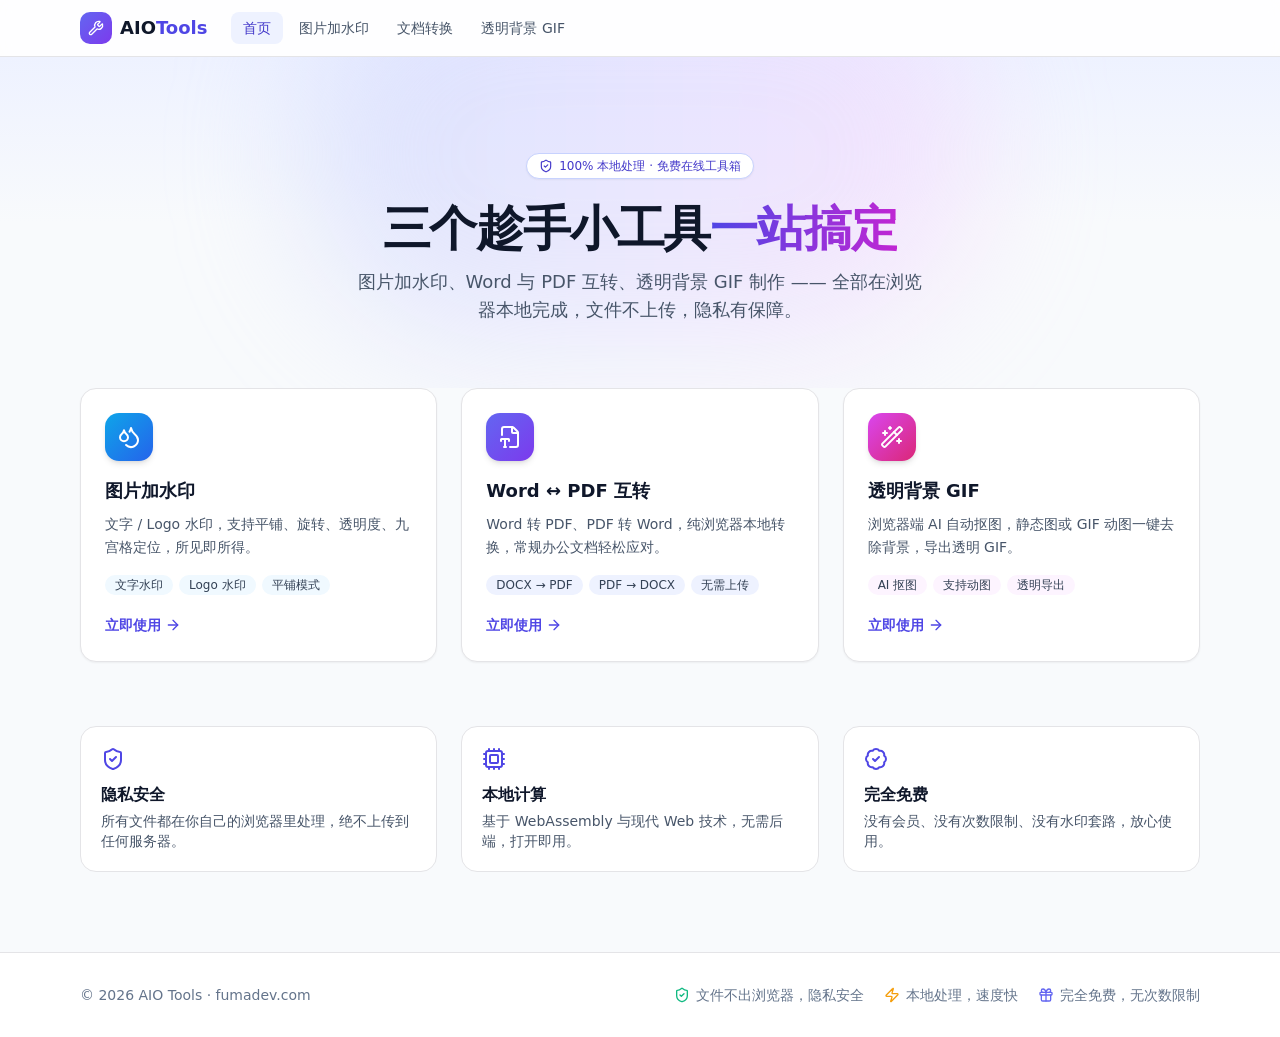
==== aio-tools/index.html @ 2b5b6613 "Add files via upload" ====
<!doctype html>
<html lang="zh-CN">
  <head>
    <meta charset="UTF-8" />
    <link rel="icon" href="data:image/svg+xml,<svg xmlns=%22http://www.w3.org/2000/svg%22 viewBox=%220 0 100 100%22><text y=%22.9em%22 font-size=%2290%22>🧰</text></svg>" />
    <meta name="viewport" content="width=device-width, initial-scale=1.0" />
    <meta name="description" content="AIO Tools 免费在线工具箱：图片加水印、Word 与 PDF 互转、透明背景 GIF 制作。全部浏览器本地处理，隐私安全。" />
    <title>AIO Tools · 免费在线工具箱</title>
    <script type="module" crossorigin src="./assets/index-DAiuye04.js"></script>
    <link rel="stylesheet" crossorigin href="./assets/index-CL8YTWqx.css">
  </head>
  <body>
    <div id="root"></div>
  </body>
</html>
---- aio-tools/assets/index-CL8YTWqx.css ----
*,:before,:after{--tw-border-spacing-x: 0;--tw-border-spacing-y: 0;--tw-translate-x: 0;--tw-translate-y: 0;--tw-rotate: 0;--tw-skew-x: 0;--tw-skew-y: 0;--tw-scale-x: 1;--tw-scale-y: 1;--tw-pan-x: ;--tw-pan-y: ;--tw-pinch-zoom: ;--tw-scroll-snap-strictness: proximity;--tw-gradient-from-position: ;--tw-gradient-via-position: ;--tw-gradient-to-position: ;--tw-ordinal: ;--tw-slashed-zero: ;--tw-numeric-figure: ;--tw-numeric-spacing: ;--tw-numeric-fraction: ;--tw-ring-inset: ;--tw-ring-offset-width: 0px;--tw-ring-offset-color: #fff;--tw-ring-color: rgb(59 130 246 / .5);--tw-ring-offset-shadow: 0 0 #0000;--tw-ring-shadow: 0 0 #0000;--tw-shadow: 0 0 #0000;--tw-shadow-colored: 0 0 #0000;--tw-blur: ;--tw-brightness: ;--tw-contrast: ;--tw-grayscale: ;--tw-hue-rotate: ;--tw-invert: ;--tw-saturate: ;--tw-sepia: ;--tw-drop-shadow: ;--tw-backdrop-blur: ;--tw-backdrop-brightness: ;--tw-backdrop-contrast: ;--tw-backdrop-grayscale: ;--tw-backdrop-hue-rotate: ;--tw-backdrop-invert: ;--tw-backdrop-opacity: ;--tw-backdrop-saturate: ;--tw-backdrop-sepia: ;--tw-contain-size: ;--tw-contain-layout: ;--tw-contain-paint: ;--tw-contain-style: }::backdrop{--tw-border-spacing-x: 0;--tw-border-spacing-y: 0;--tw-translate-x: 0;--tw-translate-y: 0;--tw-rotate: 0;--tw-skew-x: 0;--tw-skew-y: 0;--tw-scale-x: 1;--tw-scale-y: 1;--tw-pan-x: ;--tw-pan-y: ;--tw-pinch-zoom: ;--tw-scroll-snap-strictness: proximity;--tw-gradient-from-position: ;--tw-gradient-via-position: ;--tw-gradient-to-position: ;--tw-ordinal: ;--tw-slashed-zero: ;--tw-numeric-figure: ;--tw-numeric-spacing: ;--tw-numeric-fraction: ;--tw-ring-inset: ;--tw-ring-offset-width: 0px;--tw-ring-offset-color: #fff;--tw-ring-color: rgb(59 130 246 / .5);--tw-ring-offset-shadow: 0 0 #0000;--tw-ring-shadow: 0 0 #0000;--tw-shadow: 0 0 #0000;--tw-shadow-colored: 0 0 #0000;--tw-blur: ;--tw-brightness: ;--tw-contrast: ;--tw-grayscale: ;--tw-hue-rotate: ;--tw-invert: ;--tw-saturate: ;--tw-sepia: ;--tw-drop-shadow: ;--tw-backdrop-blur: ;--tw-backdrop-brightness: ;--tw-backdrop-contrast: ;--tw-backdrop-grayscale: ;--tw-backdrop-hue-rotate: ;--tw-backdrop-invert: ;--tw-backdrop-opacity: ;--tw-backdrop-saturate: ;--tw-backdrop-sepia: ;--tw-contain-size: ;--tw-contain-layout: ;--tw-contain-paint: ;--tw-contain-style: }*,:before,:after{box-sizing:border-box;border-width:0;border-style:solid;border-color:#e5e7eb}:before,:after{--tw-content: ""}html,:host{line-height:1.5;-webkit-text-size-adjust:100%;-moz-tab-size:4;-o-tab-size:4;tab-size:4;font-family:ui-sans-serif,system-ui,sans-serif,"Apple Color Emoji","Segoe UI Emoji",Segoe UI Symbol,"Noto Color Emoji";font-feature-settings:normal;font-variation-settings:normal;-webkit-tap-highlight-color:transparent}body{margin:0;line-height:inherit}hr{height:0;color:inherit;border-top-width:1px}abbr:where([title]){-webkit-text-decoration:underline dotted;text-decoration:underline dotted}h1,h2,h3,h4,h5,h6{font-size:inherit;font-weight:inherit}a{color:inherit;text-decoration:inherit}b,strong{font-weight:bolder}code,kbd,samp,pre{font-family:ui-monospace,SFMono-Regular,Menlo,Monaco,Consolas,Liberation Mono,Courier New,monospace;font-feature-settings:normal;font-variation-settings:normal;font-size:1em}small{font-size:80%}sub,sup{font-size:75%;line-height:0;position:relative;vertical-align:baseline}sub{bottom:-.25em}sup{top:-.5em}table{text-indent:0;border-color:inherit;border-collapse:collapse}button,input,optgroup,select,textarea{font-family:inherit;font-feature-settings:inherit;font-variation-settings:inherit;font-size:100%;font-weight:inherit;line-height:inherit;letter-spacing:inherit;color:inherit;margin:0;padding:0}button,select{text-transform:none}button,input:where([type=button]),input:where([type=reset]),input:where([type=submit]){-webkit-appearance:button;background-color:transparent;background-image:none}:-moz-focusring{outline:auto}:-moz-ui-invalid{box-shadow:none}progress{vertical-align:baseline}::-webkit-inner-spin-button,::-webkit-outer-spin-button{height:auto}[type=search]{-webkit-appearance:textfield;outline-offset:-2px}::-webkit-search-decoration{-webkit-appearance:none}::-webkit-file-upload-button{-webkit-appearance:button;font:inherit}summary{display:list-item}blockquote,dl,dd,h1,h2,h3,h4,h5,h6,hr,figure,p,pre{margin:0}fieldset{margin:0;padding:0}legend{padding:0}ol,ul,menu{list-style:none;margin:0;padding:0}dialog{padding:0}textarea{resize:vertical}input::-moz-placeholder,textarea::-moz-placeholder{opacity:1;color:#9ca3af}input::placeholder,textarea::placeholder{opacity:1;color:#9ca3af}button,[role=button]{cursor:pointer}:disabled{cursor:default}img,svg,video,canvas,audio,iframe,embed,object{display:block;vertical-align:middle}img,video{max-width:100%;height:auto}[hidden]:where(:not([hidden=until-found])){display:none}:root{--background: 0 0% 100%;--foreground: 240 10% 3.9%;--card: 0 0% 100%;--card-foreground: 240 10% 3.9%;--popover: 0 0% 100%;--popover-foreground: 240 10% 3.9%;--primary: 240 5.9% 10%;--primary-foreground: 0 0% 98%;--secondary: 240 4.8% 95.9%;--secondary-foreground: 240 5.9% 10%;--muted: 240 4.8% 95.9%;--muted-foreground: 240 3.8% 46.1%;--accent: 240 4.8% 95.9%;--accent-foreground: 240 5.9% 10%;--destructive: 0 84.2% 60.2%;--destructive-foreground: 0 0% 98%;--border: 240 5.9% 90%;--input: 240 5.9% 90%;--ring: 240 5.9% 10%;--radius: .625rem;--sidebar-background: 0 0% 98%;--sidebar-foreground: 240 5.3% 26.1%;--sidebar-primary: 240 5.9% 10%;--sidebar-primary-foreground: 0 0% 98%;--sidebar-accent: 240 4.8% 95.9%;--sidebar-accent-foreground: 240 5.9% 10%;--sidebar-border: 220 13% 91%;--sidebar-ring: 217.2 91.2% 59.8%}.dark{--background: 240 10% 3.9%;--foreground: 0 0% 98%;--card: 240 10% 3.9%;--card-foreground: 0 0% 98%;--popover: 240 10% 3.9%;--popover-foreground: 0 0% 98%;--primary: 0 0% 98%;--primary-foreground: 240 5.9% 10%;--secondary: 240 3.7% 15.9%;--secondary-foreground: 0 0% 98%;--muted: 240 3.7% 15.9%;--muted-foreground: 240 5% 64.9%;--accent: 240 3.7% 15.9%;--accent-foreground: 0 0% 98%;--destructive: 0 62.8% 30.6%;--destructive-foreground: 0 0% 98%;--border: 240 3.7% 15.9%;--input: 240 3.7% 15.9%;--ring: 240 4.9% 83.9%;--sidebar-background: 240 5.9% 10%;--sidebar-foreground: 240 4.8% 95.9%;--sidebar-primary: 224.3 76.3% 48%;--sidebar-primary-foreground: 0 0% 100%;--sidebar-accent: 240 3.7% 15.9%;--sidebar-accent-foreground: 240 4.8% 95.9%;--sidebar-border: 240 3.7% 15.9%;--sidebar-ring: 217.2 91.2% 59.8%}*{border-color:hsl(var(--border))}body{background-color:hsl(var(--background));color:hsl(var(--foreground))}.\!container{width:100%!important}.container{width:100%}@media(min-width:640px){.\!container{max-width:640px!important}.container{max-width:640px}}@media(min-width:768px){.\!container{max-width:768px!important}.container{max-width:768px}}@media(min-width:1024px){.\!container{max-width:1024px!important}.container{max-width:1024px}}@media(min-width:1280px){.\!container{max-width:1280px!important}.container{max-width:1280px}}@media(min-width:1536px){.\!container{max-width:1536px!important}.container{max-width:1536px}}.sr-only{position:absolute;width:1px;height:1px;padding:0;margin:-1px;overflow:hidden;clip:rect(0,0,0,0);white-space:nowrap;border-width:0}.pointer-events-none{pointer-events:none}.visible{visibility:visible}.invisible{visibility:hidden}.static{position:static}.fixed{position:fixed}.absolute{position:absolute}.relative{position:relative}.sticky{position:sticky}.inset-0{inset:0}.inset-x-0{left:0;right:0}.inset-y-0{top:0;bottom:0}.-bottom-12{bottom:-3rem}.-left-12{left:-3rem}.-right-12{right:-3rem}.-top-12{top:-3rem}.-top-24{top:-6rem}.bottom-0{bottom:0}.left-0{left:0}.left-1\/2{left:50%}.left-2{left:.5rem}.left-\[-99999px\]{left:-99999px}.left-\[50\%\]{left:50%}.right-0{right:0}.right-1{right:.25rem}.right-2{right:.5rem}.right-3{right:.75rem}.right-4{right:1rem}.top-0{top:0}.top-1\.5{top:.375rem}.top-1\/2{top:50%}.top-3\.5{top:.875rem}.top-4{top:1rem}.top-\[1px\]{top:1px}.top-\[50\%\]{top:50%}.top-\[60\%\]{top:60%}.top-full{top:100%}.isolate{isolation:isolate}.z-10{z-index:10}.z-20{z-index:20}.z-40{z-index:40}.z-50{z-index:50}.z-\[1\]{z-index:1}.order-first{order:-9999}.order-last{order:9999}.col-start-2{grid-column-start:2}.row-span-2{grid-row:span 2 / span 2}.row-start-1{grid-row-start:1}.\!m-0{margin:0!important}.-mx-1{margin-left:-.25rem;margin-right:-.25rem}.-my-2{margin-top:-.5rem;margin-bottom:-.5rem}.mx-2{margin-left:.5rem;margin-right:.5rem}.mx-3\.5{margin-left:.875rem;margin-right:.875rem}.mx-auto{margin-left:auto;margin-right:auto}.my-0{margin-top:0;margin-bottom:0}.my-0\.5{margin-top:.125rem;margin-bottom:.125rem}.my-1{margin-top:.25rem;margin-bottom:.25rem}.-ml-4{margin-left:-1rem}.-mt-4{margin-top:-1rem}.mb-2{margin-bottom:.5rem}.mb-3{margin-bottom:.75rem}.mb-6{margin-bottom:1.5rem}.ml-1{margin-left:.25rem}.ml-4{margin-left:1rem}.ml-auto{margin-left:auto}.mr-1\.5{margin-right:.375rem}.mr-2{margin-right:.5rem}.mt-0\.5{margin-top:.125rem}.mt-1{margin-top:.25rem}.mt-1\.5{margin-top:.375rem}.mt-16{margin-top:4rem}.mt-2{margin-top:.5rem}.mt-3{margin-top:.75rem}.mt-4{margin-top:1rem}.mt-5{margin-top:1.25rem}.mt-6{margin-top:1.5rem}.mt-auto{margin-top:auto}.line-clamp-1{overflow:hidden;display:-webkit-box;-webkit-box-orient:vertical;-webkit-line-clamp:1}.line-clamp-2{overflow:hidden;display:-webkit-box;-webkit-box-orient:vertical;-webkit-line-clamp:2}.block{display:block}.inline{display:inline}.flex{display:flex}.inline-flex{display:inline-flex}.table{display:table}.table-caption{display:table-caption}.table-cell{display:table-cell}.table-row{display:table-row}.grid{display:grid}.hidden{display:none}.aspect-square{aspect-ratio:1 / 1}.aspect-video{aspect-ratio:16 / 9}.size-10{width:2.5rem;height:2.5rem}.size-2{width:.5rem;height:.5rem}.size-2\.5{width:.625rem;height:.625rem}.size-3{width:.75rem;height:.75rem}.size-3\.5{width:.875rem;height:.875rem}.size-4{width:1rem;height:1rem}.size-6{width:1.5rem;height:1.5rem}.size-7{width:1.75rem;height:1.75rem}.size-8{width:2rem;height:2rem}.size-9{width:2.25rem;height:2.25rem}.size-auto{width:auto;height:auto}.size-full{width:100%;height:100%}.h-1\.5{height:.375rem}.h-10{height:2.5rem}.h-12{height:3rem}.h-14{height:3.5rem}.h-2{height:.5rem}.h-2\.5{height:.625rem}.h-3\.5{height:.875rem}.h-4{height:1rem}.h-5{height:1.25rem}.h-6{height:1.5rem}.h-7{height:1.75rem}.h-72{height:18rem}.h-8{height:2rem}.h-9{height:2.25rem}.h-96{height:24rem}.h-\[1\.15rem\]{height:1.15rem}.h-\[calc\(100\%-1px\)\]{height:calc(100% - 1px)}.h-\[var\(--radix-navigation-menu-viewport-height\)\]{height:var(--radix-navigation-menu-viewport-height)}.h-\[var\(--radix-select-trigger-height\)\]{height:var(--radix-select-trigger-height)}.h-auto{height:auto}.h-fit{height:-moz-fit-content;height:fit-content}.h-full{height:100%}.h-px{height:1px}.h-svh{height:100svh}.max-h-80{max-height:20rem}.max-h-\[300px\]{max-height:300px}.max-h-\[60vh\]{max-height:60vh}.min-h-0{min-height:0px}.min-h-16{min-height:4rem}.min-h-4{min-height:1rem}.min-h-64{min-height:16rem}.min-h-screen{min-height:100vh}.min-h-svh{min-height:100svh}.w-0{width:0px}.w-1{width:.25rem}.w-10{width:2.5rem}.w-12{width:3rem}.w-14{width:3.5rem}.w-2{width:.5rem}.w-2\.5{width:.625rem}.w-3{width:.75rem}.w-3\.5{width:.875rem}.w-3\/4{width:75%}.w-4{width:1rem}.w-5{width:1.25rem}.w-6{width:1.5rem}.w-64{width:16rem}.w-72{width:18rem}.w-8{width:2rem}.w-9{width:2.25rem}.w-\[100px\]{width:100px}.w-\[42rem\]{width:42rem}.w-auto{width:auto}.w-fit{width:-moz-fit-content;width:fit-content}.w-full{width:100%}.w-max{width:-moz-max-content;width:max-content}.w-px{width:1px}.min-w-0{min-width:0px}.min-w-10{min-width:2.5rem}.min-w-5{min-width:1.25rem}.min-w-8{min-width:2rem}.min-w-9{min-width:2.25rem}.min-w-\[12rem\]{min-width:12rem}.min-w-\[8rem\]{min-width:8rem}.min-w-\[var\(--radix-select-trigger-width\)\]{min-width:var(--radix-select-trigger-width)}.max-w-2xl{max-width:42rem}.max-w-4xl{max-width:56rem}.max-w-6xl{max-width:72rem}.max-w-\[calc\(100\%-2rem\)\]{max-width:calc(100% - 2rem)}.max-w-full{max-width:100%}.max-w-max{max-width:-moz-max-content;max-width:max-content}.max-w-sm{max-width:24rem}.max-w-xl{max-width:36rem}.flex-1{flex:1 1 0%}.shrink-0{flex-shrink:0}.grow{flex-grow:1}.grow-0{flex-grow:0}.basis-full{flex-basis:100%}.caption-bottom{caption-side:bottom}.border-collapse{border-collapse:collapse}.-translate-x-1\/2{--tw-translate-x: -50%;transform:translate(var(--tw-translate-x),var(--tw-translate-y)) rotate(var(--tw-rotate)) skew(var(--tw-skew-x)) skewY(var(--tw-skew-y)) scaleX(var(--tw-scale-x)) scaleY(var(--tw-scale-y))}.-translate-x-px{--tw-translate-x: -1px;transform:translate(var(--tw-translate-x),var(--tw-translate-y)) rotate(var(--tw-rotate)) skew(var(--tw-skew-x)) skewY(var(--tw-skew-y)) scaleX(var(--tw-scale-x)) scaleY(var(--tw-scale-y))}.-translate-y-1\/2{--tw-translate-y: -50%;transform:translate(var(--tw-translate-x),var(--tw-translate-y)) rotate(var(--tw-rotate)) skew(var(--tw-skew-x)) skewY(var(--tw-skew-y)) scaleX(var(--tw-scale-x)) scaleY(var(--tw-scale-y))}.translate-x-\[-50\%\]{--tw-translate-x: -50%;transform:translate(var(--tw-translate-x),var(--tw-translate-y)) rotate(var(--tw-rotate)) skew(var(--tw-skew-x)) skewY(var(--tw-skew-y)) scaleX(var(--tw-scale-x)) scaleY(var(--tw-scale-y))}.translate-x-px{--tw-translate-x: 1px;transform:translate(var(--tw-translate-x),var(--tw-translate-y)) rotate(var(--tw-rotate)) skew(var(--tw-skew-x)) skewY(var(--tw-skew-y)) scaleX(var(--tw-scale-x)) scaleY(var(--tw-scale-y))}.translate-y-0\.5{--tw-translate-y: .125rem;transform:translate(var(--tw-translate-x),var(--tw-translate-y)) rotate(var(--tw-rotate)) skew(var(--tw-skew-x)) skewY(var(--tw-skew-y)) scaleX(var(--tw-scale-x)) scaleY(var(--tw-scale-y))}.translate-y-\[-50\%\]{--tw-translate-y: -50%;transform:translate(var(--tw-translate-x),var(--tw-translate-y)) rotate(var(--tw-rotate)) skew(var(--tw-skew-x)) skewY(var(--tw-skew-y)) scaleX(var(--tw-scale-x)) scaleY(var(--tw-scale-y))}.translate-y-\[calc\(-50\%_-_2px\)\]{--tw-translate-y: calc(-50% - 2px) ;transform:translate(var(--tw-translate-x),var(--tw-translate-y)) rotate(var(--tw-rotate)) skew(var(--tw-skew-x)) skewY(var(--tw-skew-y)) scaleX(var(--tw-scale-x)) scaleY(var(--tw-scale-y))}.rotate-45{--tw-rotate: 45deg;transform:translate(var(--tw-translate-x),var(--tw-translate-y)) rotate(var(--tw-rotate)) skew(var(--tw-skew-x)) skewY(var(--tw-skew-y)) scaleX(var(--tw-scale-x)) scaleY(var(--tw-scale-y))}.rotate-90{--tw-rotate: 90deg;transform:translate(var(--tw-translate-x),var(--tw-translate-y)) rotate(var(--tw-rotate)) skew(var(--tw-skew-x)) skewY(var(--tw-skew-y)) scaleX(var(--tw-scale-x)) scaleY(var(--tw-scale-y))}.transform{transform:translate(var(--tw-translate-x),var(--tw-translate-y)) rotate(var(--tw-rotate)) skew(var(--tw-skew-x)) skewY(var(--tw-skew-y)) scaleX(var(--tw-scale-x)) scaleY(var(--tw-scale-y))}@keyframes caret-blink{0%,70%,to{opacity:1}20%,50%{opacity:0}}.animate-caret-blink{animation:caret-blink 1.25s ease-out infinite}@keyframes pulse{50%{opacity:.5}}.animate-pulse{animation:pulse 2s cubic-bezier(.4,0,.6,1) infinite}@keyframes spin{to{transform:rotate(360deg)}}.animate-spin{animation:spin 1s linear infinite}.cursor-default{cursor:default}.cursor-pointer{cursor:pointer}.cursor-text{cursor:text}.touch-none{touch-action:none}.select-none{-webkit-user-select:none;-moz-user-select:none;user-select:none}.resize-none{resize:none}.scroll-my-1{scroll-margin-top:.25rem;scroll-margin-bottom:.25rem}.scroll-py-1{scroll-padding-top:.25rem;scroll-padding-bottom:.25rem}.list-disc{list-style-type:disc}.list-none{list-style-type:none}.auto-rows-min{grid-auto-rows:min-content}.grid-cols-2{grid-template-columns:repeat(2,minmax(0,1fr))}.grid-cols-\[0_1fr\]{grid-template-columns:0 1fr}.grid-rows-\[auto_auto\]{grid-template-rows:auto auto}.flex-row{flex-direction:row}.flex-col{flex-direction:column}.flex-col-reverse{flex-direction:column-reverse}.flex-wrap{flex-wrap:wrap}.place-content-center{place-content:center}.items-start{align-items:flex-start}.items-end{align-items:flex-end}.items-center{align-items:center}.items-stretch{align-items:stretch}.justify-start{justify-content:flex-start}.justify-center{justify-content:center}.justify-between{justify-content:space-between}.justify-items-start{justify-items:start}.gap-0\.5{gap:.125rem}.gap-1{gap:.25rem}.gap-1\.5{gap:.375rem}.gap-2{gap:.5rem}.gap-2\.5{gap:.625rem}.gap-3{gap:.75rem}.gap-4{gap:1rem}.gap-6{gap:1.5rem}.gap-7{gap:1.75rem}.gap-\[--spacing\(var\(--gap\)\)\]{gap:var(--spacing(var(--gap)))}.gap-x-5{-moz-column-gap:1.25rem;column-gap:1.25rem}.gap-y-0\.5{row-gap:.125rem}.gap-y-1{row-gap:.25rem}.space-y-0>:not([hidden])~:not([hidden]){--tw-space-y-reverse: 0;margin-top:calc(0px * calc(1 - var(--tw-space-y-reverse)));margin-bottom:calc(0px * var(--tw-space-y-reverse))}.space-y-1\.5>:not([hidden])~:not([hidden]){--tw-space-y-reverse: 0;margin-top:calc(.375rem * calc(1 - var(--tw-space-y-reverse)));margin-bottom:calc(.375rem * var(--tw-space-y-reverse))}.space-y-2>:not([hidden])~:not([hidden]){--tw-space-y-reverse: 0;margin-top:calc(.5rem * calc(1 - var(--tw-space-y-reverse)));margin-bottom:calc(.5rem * var(--tw-space-y-reverse))}.space-y-4>:not([hidden])~:not([hidden]){--tw-space-y-reverse: 0;margin-top:calc(1rem * calc(1 - var(--tw-space-y-reverse)));margin-bottom:calc(1rem * var(--tw-space-y-reverse))}.space-y-5>:not([hidden])~:not([hidden]){--tw-space-y-reverse: 0;margin-top:calc(1.25rem * calc(1 - var(--tw-space-y-reverse)));margin-bottom:calc(1.25rem * var(--tw-space-y-reverse))}.self-start{align-self:flex-start}.self-stretch{align-self:stretch}.justify-self-end{justify-self:end}.overflow-auto{overflow:auto}.overflow-hidden{overflow:hidden}.overflow-x-auto{overflow-x:auto}.overflow-y-auto{overflow-y:auto}.overflow-x-hidden{overflow-x:hidden}.truncate{overflow:hidden;text-overflow:ellipsis;white-space:nowrap}.whitespace-nowrap{white-space:nowrap}.text-balance{text-wrap:balance}.break-words{overflow-wrap:break-word}.rounded{border-radius:.25rem}.rounded-2xl{border-radius:1rem}.rounded-\[2px\]{border-radius:2px}.rounded-\[4px\]{border-radius:4px}.rounded-\[calc\(var\(--radius\)-5px\)\]{border-radius:calc(var(--radius) - 5px)}.rounded-\[inherit\]{border-radius:inherit}.rounded-full{border-radius:9999px}.rounded-lg{border-radius:var(--radius)}.rounded-md{border-radius:calc(var(--radius) - 2px)}.rounded-none{border-radius:0}.rounded-sm{border-radius:calc(var(--radius) - 4px)}.rounded-xl{border-radius:calc(var(--radius) + 4px)}.rounded-xs{border-radius:calc(var(--radius) - 6px)}.rounded-l-md{border-top-left-radius:calc(var(--radius) - 2px);border-bottom-left-radius:calc(var(--radius) - 2px)}.rounded-r-md{border-top-right-radius:calc(var(--radius) - 2px);border-bottom-right-radius:calc(var(--radius) - 2px)}.rounded-tl-sm{border-top-left-radius:calc(var(--radius) - 4px)}.border{border-width:1px}.border-0{border-width:0px}.border-2{border-width:2px}.border-\[1\.5px\]{border-width:1.5px}.border-y{border-top-width:1px;border-bottom-width:1px}.border-b{border-bottom-width:1px}.border-l{border-left-width:1px}.border-r{border-right-width:1px}.border-t{border-top-width:1px}.border-dashed{border-style:dashed}.border-border{border-color:hsl(var(--border))}.border-border\/50{border-color:hsl(var(--border) / .5)}.border-indigo-200{--tw-border-opacity: 1;border-color:rgb(199 210 254 / var(--tw-border-opacity, 1))}.border-indigo-500{--tw-border-opacity: 1;border-color:rgb(99 102 241 / var(--tw-border-opacity, 1))}.border-input{border-color:hsl(var(--input))}.border-primary{border-color:hsl(var(--primary))}.border-red-200{--tw-border-opacity: 1;border-color:rgb(254 202 202 / var(--tw-border-opacity, 1))}.border-sidebar-border{border-color:hsl(var(--sidebar-border))}.border-slate-300{--tw-border-opacity: 1;border-color:rgb(203 213 225 / var(--tw-border-opacity, 1))}.border-transparent{border-color:transparent}.border-l-transparent{border-left-color:transparent}.border-t-transparent{border-top-color:transparent}.bg-accent{background-color:hsl(var(--accent))}.bg-background{background-color:hsl(var(--background))}.bg-black\/50{background-color:#00000080}.bg-border{background-color:hsl(var(--border))}.bg-card{background-color:hsl(var(--card))}.bg-destructive{--tw-bg-opacity: 1;background-color:hsl(var(--destructive) / var(--tw-bg-opacity, 1))}.bg-foreground{background-color:hsl(var(--foreground))}.bg-fuchsia-50{--tw-bg-opacity: 1;background-color:rgb(253 244 255 / var(--tw-bg-opacity, 1))}.bg-indigo-50{--tw-bg-opacity: 1;background-color:rgb(238 242 255 / var(--tw-bg-opacity, 1))}.bg-input{background-color:hsl(var(--input))}.bg-muted{background-color:hsl(var(--muted))}.bg-muted\/50{background-color:hsl(var(--muted) / .5)}.bg-popover{background-color:hsl(var(--popover))}.bg-primary{background-color:hsl(var(--primary))}.bg-primary\/20{background-color:hsl(var(--primary) / .2)}.bg-red-50{--tw-bg-opacity: 1;background-color:rgb(254 242 242 / var(--tw-bg-opacity, 1))}.bg-secondary{background-color:hsl(var(--secondary))}.bg-sidebar{background-color:hsl(var(--sidebar-background))}.bg-sidebar-border{background-color:hsl(var(--sidebar-border))}.bg-sky-50{--tw-bg-opacity: 1;background-color:rgb(240 249 255 / var(--tw-bg-opacity, 1))}.bg-slate-100{--tw-bg-opacity: 1;background-color:rgb(241 245 249 / var(--tw-bg-opacity, 1))}.bg-slate-50{--tw-bg-opacity: 1;background-color:rgb(248 250 252 / var(--tw-bg-opacity, 1))}.bg-transparent{background-color:transparent}.bg-white{--tw-bg-opacity: 1;background-color:rgb(255 255 255 / var(--tw-bg-opacity, 1))}.bg-white\/80{background-color:#fffc}.bg-gradient-to-b{background-image:linear-gradient(to bottom,var(--tw-gradient-stops))}.bg-gradient-to-br{background-image:linear-gradient(to bottom right,var(--tw-gradient-stops))}.bg-gradient-to-r{background-image:linear-gradient(to right,var(--tw-gradient-stops))}.from-fuchsia-500{--tw-gradient-from: #d946ef var(--tw-gradient-from-position);--tw-gradient-to: rgb(217 70 239 / 0) var(--tw-gradient-to-position);--tw-gradient-stops: var(--tw-gradient-from), var(--tw-gradient-to)}.from-indigo-200\/50{--tw-gradient-from: rgb(199 210 254 / .5) var(--tw-gradient-from-position);--tw-gradient-to: rgb(199 210 254 / 0) var(--tw-gradient-to-position);--tw-gradient-stops: var(--tw-gradient-from), var(--tw-gradient-to)}.from-indigo-50{--tw-gradient-from: #eef2ff var(--tw-gradient-from-position);--tw-gradient-to: rgb(238 242 255 / 0) var(--tw-gradient-to-position);--tw-gradient-stops: var(--tw-gradient-from), var(--tw-gradient-to)}.from-indigo-500{--tw-gradient-from: #6366f1 var(--tw-gradient-from-position);--tw-gradient-to: rgb(99 102 241 / 0) var(--tw-gradient-to-position);--tw-gradient-stops: var(--tw-gradient-from), var(--tw-gradient-to)}.from-indigo-600{--tw-gradient-from: #4f46e5 var(--tw-gradient-from-position);--tw-gradient-to: rgb(79 70 229 / 0) var(--tw-gradient-to-position);--tw-gradient-stops: var(--tw-gradient-from), var(--tw-gradient-to)}.from-sky-500{--tw-gradient-from: #0ea5e9 var(--tw-gradient-from-position);--tw-gradient-to: rgb(14 165 233 / 0) var(--tw-gradient-to-position);--tw-gradient-stops: var(--tw-gradient-from), var(--tw-gradient-to)}.via-slate-50{--tw-gradient-to: rgb(248 250 252 / 0) var(--tw-gradient-to-position);--tw-gradient-stops: var(--tw-gradient-from), #f8fafc var(--tw-gradient-via-position), var(--tw-gradient-to)}.via-violet-200\/50{--tw-gradient-to: rgb(221 214 254 / 0) var(--tw-gradient-to-position);--tw-gradient-stops: var(--tw-gradient-from), rgb(221 214 254 / .5) var(--tw-gradient-via-position), var(--tw-gradient-to)}.to-blue-600{--tw-gradient-to: #2563eb var(--tw-gradient-to-position)}.to-fuchsia-200\/50{--tw-gradient-to: rgb(245 208 254 / .5) var(--tw-gradient-to-position)}.to-fuchsia-600{--tw-gradient-to: #c026d3 var(--tw-gradient-to-position)}.to-pink-600{--tw-gradient-to: #db2777 var(--tw-gradient-to-position)}.to-slate-50{--tw-gradient-to: #f8fafc var(--tw-gradient-to-position)}.to-violet-600{--tw-gradient-to: #7c3aed var(--tw-gradient-to-position)}.bg-clip-text{-webkit-background-clip:text;background-clip:text}.fill-current{fill:currentColor}.fill-foreground{fill:hsl(var(--foreground))}.fill-primary{fill:hsl(var(--primary))}.object-contain{-o-object-fit:contain;object-fit:contain}.p-0{padding:0}.p-1{padding:.25rem}.p-2{padding:.5rem}.p-3{padding:.75rem}.p-4{padding:1rem}.p-5{padding:1.25rem}.p-6{padding:1.5rem}.p-\[3px\]{padding:3px}.p-px{padding:1px}.px-1{padding-left:.25rem;padding-right:.25rem}.px-1\.5{padding-left:.375rem;padding-right:.375rem}.px-2{padding-left:.5rem;padding-right:.5rem}.px-2\.5{padding-left:.625rem;padding-right:.625rem}.px-3{padding-left:.75rem;padding-right:.75rem}.px-4{padding-left:1rem;padding-right:1rem}.px-6{padding-left:1.5rem;padding-right:1.5rem}.py-0\.5{padding-top:.125rem;padding-bottom:.125rem}.py-1{padding-top:.25rem;padding-bottom:.25rem}.py-1\.5{padding-top:.375rem;padding-bottom:.375rem}.py-10{padding-top:2.5rem;padding-bottom:2.5rem}.py-2{padding-top:.5rem;padding-bottom:.5rem}.py-20{padding-top:5rem;padding-bottom:5rem}.py-3{padding-top:.75rem;padding-bottom:.75rem}.py-4{padding-top:1rem;padding-bottom:1rem}.py-6{padding-top:1.5rem;padding-bottom:1.5rem}.py-8{padding-top:2rem;padding-bottom:2rem}.pb-16{padding-bottom:4rem}.pb-20{padding-bottom:5rem}.pb-3{padding-bottom:.75rem}.pb-4{padding-bottom:1rem}.pl-2{padding-left:.5rem}.pl-3{padding-left:.75rem}.pl-4{padding-left:1rem}.pl-8{padding-left:2rem}.pr-1{padding-right:.25rem}.pr-2{padding-right:.5rem}.pr-2\.5{padding-right:.625rem}.pr-3{padding-right:.75rem}.pr-8{padding-right:2rem}.pt-0{padding-top:0}.pt-16{padding-top:4rem}.pt-2{padding-top:.5rem}.pt-3{padding-top:.75rem}.pt-4{padding-top:1rem}.text-left{text-align:left}.text-center{text-align:center}.align-middle{vertical-align:middle}.font-mono{font-family:ui-monospace,SFMono-Regular,Menlo,Monaco,Consolas,Liberation Mono,Courier New,monospace}.font-sans{font-family:ui-sans-serif,system-ui,sans-serif,"Apple Color Emoji","Segoe UI Emoji",Segoe UI Symbol,"Noto Color Emoji"}.text-2xl{font-size:1.5rem;line-height:2rem}.text-4xl{font-size:2.25rem;line-height:2.5rem}.text-\[0\.8rem\]{font-size:.8rem}.text-base{font-size:1rem;line-height:1.5rem}.text-lg{font-size:1.125rem;line-height:1.75rem}.text-sm{font-size:.875rem;line-height:1.25rem}.text-sm\/relaxed{font-size:.875rem;line-height:1.625}.text-xs{font-size:.75rem;line-height:1rem}.font-bold{font-weight:700}.font-extrabold{font-weight:800}.font-medium{font-weight:500}.font-normal{font-weight:400}.font-semibold{font-weight:600}.tabular-nums{--tw-numeric-spacing: tabular-nums;font-variant-numeric:var(--tw-ordinal) var(--tw-slashed-zero) var(--tw-numeric-figure) var(--tw-numeric-spacing) var(--tw-numeric-fraction)}.leading-none{line-height:1}.leading-normal{line-height:1.5}.leading-relaxed{line-height:1.625}.leading-snug{line-height:1.375}.tracking-tight{letter-spacing:-.025em}.tracking-widest{letter-spacing:.1em}.text-accent-foreground{color:hsl(var(--accent-foreground))}.text-amber-500{--tw-text-opacity: 1;color:rgb(245 158 11 / var(--tw-text-opacity, 1))}.text-amber-600{--tw-text-opacity: 1;color:rgb(217 119 6 / var(--tw-text-opacity, 1))}.text-background{color:hsl(var(--background))}.text-black{--tw-text-opacity: 1;color:rgb(0 0 0 / var(--tw-text-opacity, 1))}.text-card-foreground{color:hsl(var(--card-foreground))}.text-current{color:currentColor}.text-destructive{--tw-text-opacity: 1;color:hsl(var(--destructive) / var(--tw-text-opacity, 1))}.text-emerald-500{--tw-text-opacity: 1;color:rgb(16 185 129 / var(--tw-text-opacity, 1))}.text-emerald-600{--tw-text-opacity: 1;color:rgb(5 150 105 / var(--tw-text-opacity, 1))}.text-foreground{color:hsl(var(--foreground))}.text-indigo-500{--tw-text-opacity: 1;color:rgb(99 102 241 / var(--tw-text-opacity, 1))}.text-indigo-600{--tw-text-opacity: 1;color:rgb(79 70 229 / var(--tw-text-opacity, 1))}.text-indigo-700{--tw-text-opacity: 1;color:rgb(67 56 202 / var(--tw-text-opacity, 1))}.text-muted-foreground{color:hsl(var(--muted-foreground))}.text-popover-foreground{color:hsl(var(--popover-foreground))}.text-primary{color:hsl(var(--primary))}.text-primary-foreground{color:hsl(var(--primary-foreground))}.text-red-700{--tw-text-opacity: 1;color:rgb(185 28 28 / var(--tw-text-opacity, 1))}.text-secondary-foreground{color:hsl(var(--secondary-foreground))}.text-sidebar-foreground{color:hsl(var(--sidebar-foreground))}.text-sidebar-foreground\/70{color:hsl(var(--sidebar-foreground) / .7)}.text-slate-400{--tw-text-opacity: 1;color:rgb(148 163 184 / var(--tw-text-opacity, 1))}.text-slate-500{--tw-text-opacity: 1;color:rgb(100 116 139 / var(--tw-text-opacity, 1))}.text-slate-600{--tw-text-opacity: 1;color:rgb(71 85 105 / var(--tw-text-opacity, 1))}.text-slate-700{--tw-text-opacity: 1;color:rgb(51 65 85 / var(--tw-text-opacity, 1))}.text-slate-900{--tw-text-opacity: 1;color:rgb(15 23 42 / var(--tw-text-opacity, 1))}.text-transparent{color:transparent}.text-violet-600{--tw-text-opacity: 1;color:rgb(124 58 237 / var(--tw-text-opacity, 1))}.text-white{--tw-text-opacity: 1;color:rgb(255 255 255 / var(--tw-text-opacity, 1))}.underline-offset-4{text-underline-offset:4px}.opacity-0{opacity:0}.opacity-50{opacity:.5}.opacity-70{opacity:.7}.shadow{--tw-shadow: 0 1px 3px 0 rgb(0 0 0 / .1), 0 1px 2px -1px rgb(0 0 0 / .1);--tw-shadow-colored: 0 1px 3px 0 var(--tw-shadow-color), 0 1px 2px -1px var(--tw-shadow-color);box-shadow:var(--tw-ring-offset-shadow, 0 0 #0000),var(--tw-ring-shadow, 0 0 #0000),var(--tw-shadow)}.shadow-\[0_0_0_1px_hsl\(var\(--sidebar-border\)\)\]{--tw-shadow: 0 0 0 1px hsl(var(--sidebar-border));--tw-shadow-colored: 0 0 0 1px var(--tw-shadow-color);box-shadow:var(--tw-ring-offset-shadow, 0 0 #0000),var(--tw-ring-shadow, 0 0 #0000),var(--tw-shadow)}.shadow-lg{--tw-shadow: 0 10px 15px -3px rgb(0 0 0 / .1), 0 4px 6px -4px rgb(0 0 0 / .1);--tw-shadow-colored: 0 10px 15px -3px var(--tw-shadow-color), 0 4px 6px -4px var(--tw-shadow-color);box-shadow:var(--tw-ring-offset-shadow, 0 0 #0000),var(--tw-ring-shadow, 0 0 #0000),var(--tw-shadow)}.shadow-md{--tw-shadow: 0 4px 6px -1px rgb(0 0 0 / .1), 0 2px 4px -2px rgb(0 0 0 / .1);--tw-shadow-colored: 0 4px 6px -1px var(--tw-shadow-color), 0 2px 4px -2px var(--tw-shadow-color);box-shadow:var(--tw-ring-offset-shadow, 0 0 #0000),var(--tw-ring-shadow, 0 0 #0000),var(--tw-shadow)}.shadow-none{--tw-shadow: 0 0 #0000;--tw-shadow-colored: 0 0 #0000;box-shadow:var(--tw-ring-offset-shadow, 0 0 #0000),var(--tw-ring-shadow, 0 0 #0000),var(--tw-shadow)}.shadow-sm{--tw-shadow: 0 1px 2px 0 rgb(0 0 0 / .05);--tw-shadow-colored: 0 1px 2px 0 var(--tw-shadow-color);box-shadow:var(--tw-ring-offset-shadow, 0 0 #0000),var(--tw-ring-shadow, 0 0 #0000),var(--tw-shadow)}.shadow-xl{--tw-shadow: 0 20px 25px -5px rgb(0 0 0 / .1), 0 8px 10px -6px rgb(0 0 0 / .1);--tw-shadow-colored: 0 20px 25px -5px var(--tw-shadow-color), 0 8px 10px -6px var(--tw-shadow-color);box-shadow:var(--tw-ring-offset-shadow, 0 0 #0000),var(--tw-ring-shadow, 0 0 #0000),var(--tw-shadow)}.shadow-xs{--tw-shadow: 0 1px 2px 0 rgb(0 0 0 / .05);--tw-shadow-colored: 0 1px 2px 0 var(--tw-shadow-color);box-shadow:var(--tw-ring-offset-shadow, 0 0 #0000),var(--tw-ring-shadow, 0 0 #0000),var(--tw-shadow)}.outline-none{outline:2px solid transparent;outline-offset:2px}.outline{outline-style:solid}.ring-0{--tw-ring-offset-shadow: var(--tw-ring-inset) 0 0 0 var(--tw-ring-offset-width) var(--tw-ring-offset-color);--tw-ring-shadow: var(--tw-ring-inset) 0 0 0 calc(0px + var(--tw-ring-offset-width)) var(--tw-ring-color);box-shadow:var(--tw-ring-offset-shadow),var(--tw-ring-shadow),var(--tw-shadow, 0 0 #0000)}.ring-ring\/50{--tw-ring-color: hsl(var(--ring) / .5)}.ring-sidebar-ring{--tw-ring-color: hsl(var(--sidebar-ring))}.ring-offset-background{--tw-ring-offset-color: hsl(var(--background))}.blur-3xl{--tw-blur: blur(64px);filter:var(--tw-blur) var(--tw-brightness) var(--tw-contrast) var(--tw-grayscale) var(--tw-hue-rotate) var(--tw-invert) var(--tw-saturate) var(--tw-sepia) var(--tw-drop-shadow)}.filter{filter:var(--tw-blur) var(--tw-brightness) var(--tw-contrast) var(--tw-grayscale) var(--tw-hue-rotate) var(--tw-invert) var(--tw-saturate) var(--tw-sepia) var(--tw-drop-shadow)}.backdrop-blur{--tw-backdrop-blur: blur(8px);-webkit-backdrop-filter:var(--tw-backdrop-blur) var(--tw-backdrop-brightness) var(--tw-backdrop-contrast) var(--tw-backdrop-grayscale) var(--tw-backdrop-hue-rotate) var(--tw-backdrop-invert) var(--tw-backdrop-opacity) var(--tw-backdrop-saturate) var(--tw-backdrop-sepia);backdrop-filter:var(--tw-backdrop-blur) var(--tw-backdrop-brightness) var(--tw-backdrop-contrast) var(--tw-backdrop-grayscale) var(--tw-backdrop-hue-rotate) var(--tw-backdrop-invert) var(--tw-backdrop-opacity) var(--tw-backdrop-saturate) var(--tw-backdrop-sepia)}.transition{transition-property:color,background-color,border-color,text-decoration-color,fill,stroke,opacity,box-shadow,transform,filter,backdrop-filter;transition-timing-function:cubic-bezier(.4,0,.2,1);transition-duration:.15s}.transition-\[color\,box-shadow\]{transition-property:color,box-shadow;transition-timing-function:cubic-bezier(.4,0,.2,1);transition-duration:.15s}.transition-\[left\,right\,width\]{transition-property:left,right,width;transition-timing-function:cubic-bezier(.4,0,.2,1);transition-duration:.15s}.transition-\[margin\,opacity\]{transition-property:margin,opacity;transition-timing-function:cubic-bezier(.4,0,.2,1);transition-duration:.15s}.transition-\[width\,height\,padding\]{transition-property:width,height,padding;transition-timing-function:cubic-bezier(.4,0,.2,1);transition-duration:.15s}.transition-\[width\]{transition-property:width;transition-timing-function:cubic-bezier(.4,0,.2,1);transition-duration:.15s}.transition-all{transition-property:all;transition-timing-function:cubic-bezier(.4,0,.2,1);transition-duration:.15s}.transition-colors{transition-property:color,background-color,border-color,text-decoration-color,fill,stroke;transition-timing-function:cubic-bezier(.4,0,.2,1);transition-duration:.15s}.transition-none{transition-property:none}.transition-opacity{transition-property:opacity;transition-timing-function:cubic-bezier(.4,0,.2,1);transition-duration:.15s}.transition-shadow{transition-property:box-shadow;transition-timing-function:cubic-bezier(.4,0,.2,1);transition-duration:.15s}.transition-transform{transition-property:transform;transition-timing-function:cubic-bezier(.4,0,.2,1);transition-duration:.15s}.duration-100{transition-duration:.1s}.duration-1000{transition-duration:1s}.duration-200{transition-duration:.2s}.duration-300{transition-duration:.3s}.ease-in-out{transition-timing-function:cubic-bezier(.4,0,.2,1)}.ease-linear{transition-timing-function:linear}@keyframes enter{0%{opacity:var(--tw-enter-opacity, 1);transform:translate3d(var(--tw-enter-translate-x, 0),var(--tw-enter-translate-y, 0),0) scale3d(var(--tw-enter-scale, 1),var(--tw-enter-scale, 1),var(--tw-enter-scale, 1)) rotate(var(--tw-enter-rotate, 0))}}@keyframes exit{to{opacity:var(--tw-exit-opacity, 1);transform:translate3d(var(--tw-exit-translate-x, 0),var(--tw-exit-translate-y, 0),0) scale3d(var(--tw-exit-scale, 1),var(--tw-exit-scale, 1),var(--tw-exit-scale, 1)) rotate(var(--tw-exit-rotate, 0))}}.animate-in{animation-name:enter;animation-duration:.15s;--tw-enter-opacity: initial;--tw-enter-scale: initial;--tw-enter-rotate: initial;--tw-enter-translate-x: initial;--tw-enter-translate-y: initial}.fade-in-0{--tw-enter-opacity: 0}.zoom-in-95{--tw-enter-scale: .95}.duration-100{animation-duration:.1s}.duration-1000{animation-duration:1s}.duration-200{animation-duration:.2s}.duration-300{animation-duration:.3s}.ease-in-out{animation-timing-function:cubic-bezier(.4,0,.2,1)}.ease-linear{animation-timing-function:linear}.\[--cell-size\:--spacing\(8\)\]{--cell-size: var(--spacing(8))}.selection\:bg-primary *::-moz-selection{background-color:hsl(var(--primary))}.selection\:bg-primary *::selection{background-color:hsl(var(--primary))}.selection\:text-primary-foreground *::-moz-selection{color:hsl(var(--primary-foreground))}.selection\:text-primary-foreground *::selection{color:hsl(var(--primary-foreground))}.selection\:bg-primary::-moz-selection{background-color:hsl(var(--primary))}.selection\:bg-primary::selection{background-color:hsl(var(--primary))}.selection\:text-primary-foreground::-moz-selection{color:hsl(var(--primary-foreground))}.selection\:text-primary-foreground::selection{color:hsl(var(--primary-foreground))}.file\:inline-flex::file-selector-button{display:inline-flex}.file\:h-7::file-selector-button{height:1.75rem}.file\:border-0::file-selector-button{border-width:0px}.file\:bg-transparent::file-selector-button{background-color:transparent}.file\:text-sm::file-selector-button{font-size:.875rem;line-height:1.25rem}.file\:font-medium::file-selector-button{font-weight:500}.file\:text-foreground::file-selector-button{color:hsl(var(--foreground))}.placeholder\:text-muted-foreground::-moz-placeholder{color:hsl(var(--muted-foreground))}.placeholder\:text-muted-foreground::placeholder{color:hsl(var(--muted-foreground))}.after\:absolute:after{content:var(--tw-content);position:absolute}.after\:-inset-2:after{content:var(--tw-content);inset:-.5rem}.after\:inset-y-0:after{content:var(--tw-content);top:0;bottom:0}.after\:left-1\/2:after{content:var(--tw-content);left:50%}.after\:w-1:after{content:var(--tw-content);width:.25rem}.after\:w-\[2px\]:after{content:var(--tw-content);width:2px}.after\:-translate-x-1\/2:after{content:var(--tw-content);--tw-translate-x: -50%;transform:translate(var(--tw-translate-x),var(--tw-translate-y)) rotate(var(--tw-rotate)) skew(var(--tw-skew-x)) skewY(var(--tw-skew-y)) scaleX(var(--tw-scale-x)) scaleY(var(--tw-scale-y))}.first\:rounded-l-md:first-child{border-top-left-radius:calc(var(--radius) - 2px);border-bottom-left-radius:calc(var(--radius) - 2px)}.first\:border-l:first-child{border-left-width:1px}.last\:mt-0:last-child{margin-top:0}.last\:rounded-r-md:last-child{border-top-right-radius:calc(var(--radius) - 2px);border-bottom-right-radius:calc(var(--radius) - 2px)}.last\:border-b-0:last-child{border-bottom-width:0px}.hover\:-translate-y-1:hover{--tw-translate-y: -.25rem;transform:translate(var(--tw-translate-x),var(--tw-translate-y)) rotate(var(--tw-rotate)) skew(var(--tw-skew-x)) skewY(var(--tw-skew-y)) scaleX(var(--tw-scale-x)) scaleY(var(--tw-scale-y))}.hover\:border-indigo-400:hover{--tw-border-opacity: 1;border-color:rgb(129 140 248 / var(--tw-border-opacity, 1))}.hover\:bg-accent:hover{background-color:hsl(var(--accent))}.hover\:bg-destructive\/90:hover{background-color:hsl(var(--destructive) / .9)}.hover\:bg-muted:hover{background-color:hsl(var(--muted))}.hover\:bg-muted\/50:hover{background-color:hsl(var(--muted) / .5)}.hover\:bg-primary\/90:hover{background-color:hsl(var(--primary) / .9)}.hover\:bg-secondary\/80:hover{background-color:hsl(var(--secondary) / .8)}.hover\:bg-sidebar-accent:hover{background-color:hsl(var(--sidebar-accent))}.hover\:bg-slate-100:hover{--tw-bg-opacity: 1;background-color:rgb(241 245 249 / var(--tw-bg-opacity, 1))}.hover\:text-accent-foreground:hover{color:hsl(var(--accent-foreground))}.hover\:text-foreground:hover{color:hsl(var(--foreground))}.hover\:text-muted-foreground:hover{color:hsl(var(--muted-foreground))}.hover\:text-sidebar-accent-foreground:hover{color:hsl(var(--sidebar-accent-foreground))}.hover\:text-slate-900:hover{--tw-text-opacity: 1;color:rgb(15 23 42 / var(--tw-text-opacity, 1))}.hover\:underline:hover{text-decoration-line:underline}.hover\:opacity-100:hover{opacity:1}.hover\:shadow-\[0_0_0_1px_hsl\(var\(--sidebar-accent\)\)\]:hover{--tw-shadow: 0 0 0 1px hsl(var(--sidebar-accent));--tw-shadow-colored: 0 0 0 1px var(--tw-shadow-color);box-shadow:var(--tw-ring-offset-shadow, 0 0 #0000),var(--tw-ring-shadow, 0 0 #0000),var(--tw-shadow)}.hover\:shadow-lg:hover{--tw-shadow: 0 10px 15px -3px rgb(0 0 0 / .1), 0 4px 6px -4px rgb(0 0 0 / .1);--tw-shadow-colored: 0 10px 15px -3px var(--tw-shadow-color), 0 4px 6px -4px var(--tw-shadow-color);box-shadow:var(--tw-ring-offset-shadow, 0 0 #0000),var(--tw-ring-shadow, 0 0 #0000),var(--tw-shadow)}.hover\:ring-4:hover{--tw-ring-offset-shadow: var(--tw-ring-inset) 0 0 0 var(--tw-ring-offset-width) var(--tw-ring-offset-color);--tw-ring-shadow: var(--tw-ring-inset) 0 0 0 calc(4px + var(--tw-ring-offset-width)) var(--tw-ring-color);box-shadow:var(--tw-ring-offset-shadow),var(--tw-ring-shadow),var(--tw-shadow, 0 0 #0000)}.hover\:after\:bg-sidebar-border:hover:after{content:var(--tw-content);background-color:hsl(var(--sidebar-border))}.focus\:z-10:focus{z-index:10}.focus\:bg-accent:focus{background-color:hsl(var(--accent))}.focus\:text-accent-foreground:focus{color:hsl(var(--accent-foreground))}.focus\:ring-2:focus{--tw-ring-offset-shadow: var(--tw-ring-inset) 0 0 0 var(--tw-ring-offset-width) var(--tw-ring-offset-color);--tw-ring-shadow: var(--tw-ring-inset) 0 0 0 calc(2px + var(--tw-ring-offset-width)) var(--tw-ring-color);box-shadow:var(--tw-ring-offset-shadow),var(--tw-ring-shadow),var(--tw-shadow, 0 0 #0000)}.focus\:ring-ring:focus{--tw-ring-color: hsl(var(--ring))}.focus\:ring-offset-2:focus{--tw-ring-offset-width: 2px}.focus-visible\:z-10:focus-visible{z-index:10}.focus-visible\:border-ring:focus-visible{border-color:hsl(var(--ring))}.focus-visible\:outline-1:focus-visible{outline-width:1px}.focus-visible\:outline-ring:focus-visible{outline-color:hsl(var(--ring))}.focus-visible\:ring-0:focus-visible{--tw-ring-offset-shadow: var(--tw-ring-inset) 0 0 0 var(--tw-ring-offset-width) var(--tw-ring-offset-color);--tw-ring-shadow: var(--tw-ring-inset) 0 0 0 calc(0px + var(--tw-ring-offset-width)) var(--tw-ring-color);box-shadow:var(--tw-ring-offset-shadow),var(--tw-ring-shadow),var(--tw-shadow, 0 0 #0000)}.focus-visible\:ring-1:focus-visible{--tw-ring-offset-shadow: var(--tw-ring-inset) 0 0 0 var(--tw-ring-offset-width) var(--tw-ring-offset-color);--tw-ring-shadow: var(--tw-ring-inset) 0 0 0 calc(1px + var(--tw-ring-offset-width)) var(--tw-ring-color);box-shadow:var(--tw-ring-offset-shadow),var(--tw-ring-shadow),var(--tw-shadow, 0 0 #0000)}.focus-visible\:ring-2:focus-visible{--tw-ring-offset-shadow: var(--tw-ring-inset) 0 0 0 var(--tw-ring-offset-width) var(--tw-ring-offset-color);--tw-ring-shadow: var(--tw-ring-inset) 0 0 0 calc(2px + var(--tw-ring-offset-width)) var(--tw-ring-color);box-shadow:var(--tw-ring-offset-shadow),var(--tw-ring-shadow),var(--tw-shadow, 0 0 #0000)}.focus-visible\:ring-4:focus-visible{--tw-ring-offset-shadow: var(--tw-ring-inset) 0 0 0 var(--tw-ring-offset-width) var(--tw-ring-offset-color);--tw-ring-shadow: var(--tw-ring-inset) 0 0 0 calc(4px + var(--tw-ring-offset-width)) var(--tw-ring-color);box-shadow:var(--tw-ring-offset-shadow),var(--tw-ring-shadow),var(--tw-shadow, 0 0 #0000)}.focus-visible\:ring-\[3px\]:focus-visible{--tw-ring-offset-shadow: var(--tw-ring-inset) 0 0 0 var(--tw-ring-offset-width) var(--tw-ring-offset-color);--tw-ring-shadow: var(--tw-ring-inset) 0 0 0 calc(3px + var(--tw-ring-offset-width)) var(--tw-ring-color);box-shadow:var(--tw-ring-offset-shadow),var(--tw-ring-shadow),var(--tw-shadow, 0 0 #0000)}.focus-visible\:ring-destructive\/20:focus-visible{--tw-ring-color: hsl(var(--destructive) / .2)}.focus-visible\:ring-ring:focus-visible{--tw-ring-color: hsl(var(--ring))}.focus-visible\:ring-ring\/50:focus-visible{--tw-ring-color: hsl(var(--ring) / .5)}.focus-visible\:ring-offset-1:focus-visible{--tw-ring-offset-width: 1px}.active\:bg-sidebar-accent:active{background-color:hsl(var(--sidebar-accent))}.active\:text-sidebar-accent-foreground:active{color:hsl(var(--sidebar-accent-foreground))}.disabled\:pointer-events-none:disabled{pointer-events:none}.disabled\:cursor-not-allowed:disabled{cursor:not-allowed}.disabled\:opacity-50:disabled{opacity:.5}.group\/menu-item:focus-within .group-focus-within\/menu-item\:opacity-100{opacity:1}.group:hover .group-hover\:translate-x-1{--tw-translate-x: .25rem;transform:translate(var(--tw-translate-x),var(--tw-translate-y)) rotate(var(--tw-rotate)) skew(var(--tw-skew-x)) skewY(var(--tw-skew-y)) scaleX(var(--tw-scale-x)) scaleY(var(--tw-scale-y))}.group\/menu-item:hover .group-hover\/menu-item\:opacity-100{opacity:1}.peer\/menu-button:hover~.peer-hover\/menu-button\:text-sidebar-accent-foreground{color:hsl(var(--sidebar-accent-foreground))}.peer:disabled~.peer-disabled\:cursor-not-allowed{cursor:not-allowed}.peer:disabled~.peer-disabled\:opacity-50{opacity:.5}.has-\[\>button\]\:ml-\[-0\.45rem\]:has(>button){margin-left:-.45rem}.has-\[\>button\]\:mr-\[-0\.45rem\]:has(>button){margin-right:-.45rem}.has-\[\>kbd\]\:ml-\[-0\.35rem\]:has(>kbd){margin-left:-.35rem}.has-\[\>kbd\]\:mr-\[-0\.35rem\]:has(>kbd){margin-right:-.35rem}.has-\[\>\[data-align\=block-end\]\]\:h-auto:has(>[data-align=block-end]){height:auto}.has-\[\>\[data-align\=block-start\]\]\:h-auto:has(>[data-align=block-start]){height:auto}.has-\[\>textarea\]\:h-auto:has(>textarea){height:auto}.has-\[\>\[data-slot\=field\]\]\:w-full:has(>[data-slot=field]){width:100%}.has-\[\>svg\]\:grid-cols-\[calc\(var\(--spacing\)\*4\)_1fr\]:has(>svg){grid-template-columns:calc(var(--spacing) * 4) 1fr}.has-\[\>\[data-align\=block-end\]\]\:flex-col:has(>[data-align=block-end]){flex-direction:column}.has-\[\>\[data-align\=block-start\]\]\:flex-col:has(>[data-align=block-start]){flex-direction:column}.has-\[\>\[data-slot\=field\]\]\:flex-col:has(>[data-slot=field]){flex-direction:column}.has-\[\>\[data-slot\=field-content\]\]\:items-start:has(>[data-slot=field-content]){align-items:flex-start}.has-\[\>\[data-slot\=button-group\]\]\:gap-2:has(>[data-slot=button-group]){gap:.5rem}.has-\[\>\[data-slot\=checkbox-group\]\]\:gap-3:has(>[data-slot=checkbox-group]){gap:.75rem}.has-\[\>\[data-slot\=radio-group\]\]\:gap-3:has(>[data-slot=radio-group]){gap:.75rem}.has-\[\>svg\]\:gap-x-3:has(>svg){-moz-column-gap:.75rem;column-gap:.75rem}.has-\[\>\[data-slot\=field\]\]\:rounded-md:has(>[data-slot=field]){border-radius:calc(var(--radius) - 2px)}.has-\[\>\[data-slot\=field\]\]\:border:has(>[data-slot=field]){border-width:1px}.has-\[\[data-slot\=input-group-control\]\:focus-visible\]\:border-ring:has([data-slot=input-group-control]:focus-visible){border-color:hsl(var(--ring))}.has-\[\[data-slot\]\[aria-invalid\=true\]\]\:border-destructive:has([data-slot][aria-invalid=true]){--tw-border-opacity: 1;border-color:hsl(var(--destructive) / var(--tw-border-opacity, 1))}.has-\[\>svg\]\:p-0:has(>svg){padding:0}.has-\[\>svg\]\:px-2:has(>svg){padding-left:.5rem;padding-right:.5rem}.has-\[\>svg\]\:px-2\.5:has(>svg){padding-left:.625rem;padding-right:.625rem}.has-\[\>svg\]\:px-3:has(>svg){padding-left:.75rem;padding-right:.75rem}.has-\[\>svg\]\:px-4:has(>svg){padding-left:1rem;padding-right:1rem}.has-\[\[data-slot\=input-group-control\]\:focus-visible\]\:ring-\[3px\]:has([data-slot=input-group-control]:focus-visible){--tw-ring-offset-shadow: var(--tw-ring-inset) 0 0 0 var(--tw-ring-offset-width) var(--tw-ring-offset-color);--tw-ring-shadow: var(--tw-ring-inset) 0 0 0 calc(3px + var(--tw-ring-offset-width)) var(--tw-ring-color);box-shadow:var(--tw-ring-offset-shadow),var(--tw-ring-shadow),var(--tw-shadow, 0 0 #0000)}.has-\[\[data-slot\=input-group-control\]\:focus-visible\]\:ring-ring\/50:has([data-slot=input-group-control]:focus-visible){--tw-ring-color: hsl(var(--ring) / .5)}.has-\[\[data-slot\]\[aria-invalid\=true\]\]\:ring-destructive\/20:has([data-slot][aria-invalid=true]){--tw-ring-color: hsl(var(--destructive) / .2)}.group\/item:has([data-slot=item-description]) .group-has-\[\[data-slot\=item-description\]\]\/item\:translate-y-0\.5{--tw-translate-y: .125rem;transform:translate(var(--tw-translate-x),var(--tw-translate-y)) rotate(var(--tw-rotate)) skew(var(--tw-skew-x)) skewY(var(--tw-skew-y)) scaleX(var(--tw-scale-x)) scaleY(var(--tw-scale-y))}.group\/item:has([data-slot=item-description]) .group-has-\[\[data-slot\=item-description\]\]\/item\:self-start{align-self:flex-start}.group\/field:has([data-orientation=horizontal]) .group-has-\[\[data-orientation\=horizontal\]\]\/field\:text-balance{text-wrap:balance}.group\/input-group:has(>input) .group-has-\[\>input\]\/input-group\:pb-2\.5{padding-bottom:.625rem}.group\/input-group:has(>input) .group-has-\[\>input\]\/input-group\:pt-2\.5{padding-top:.625rem}.aria-disabled\:pointer-events-none[aria-disabled=true]{pointer-events:none}.aria-disabled\:opacity-50[aria-disabled=true]{opacity:.5}.aria-selected\:text-muted-foreground[aria-selected=true]{color:hsl(var(--muted-foreground))}.data-\[disabled\=true\]\:pointer-events-none[data-disabled=true],.data-\[disabled\]\:pointer-events-none[data-disabled]{pointer-events:none}.data-\[vaul-drawer-direction\=bottom\]\:inset-x-0[data-vaul-drawer-direction=bottom]{left:0;right:0}.data-\[vaul-drawer-direction\=left\]\:inset-y-0[data-vaul-drawer-direction=left],.data-\[vaul-drawer-direction\=right\]\:inset-y-0[data-vaul-drawer-direction=right]{top:0;bottom:0}.data-\[vaul-drawer-direction\=top\]\:inset-x-0[data-vaul-drawer-direction=top]{left:0;right:0}.data-\[vaul-drawer-direction\=bottom\]\:bottom-0[data-vaul-drawer-direction=bottom]{bottom:0}.data-\[vaul-drawer-direction\=left\]\:left-0[data-vaul-drawer-direction=left]{left:0}.data-\[vaul-drawer-direction\=right\]\:right-0[data-vaul-drawer-direction=right]{right:0}.data-\[vaul-drawer-direction\=top\]\:top-0[data-vaul-drawer-direction=top]{top:0}.data-\[active\=true\]\:z-10[data-active=true]{z-index:10}.data-\[vaul-drawer-direction\=bottom\]\:mt-24[data-vaul-drawer-direction=bottom]{margin-top:6rem}.data-\[vaul-drawer-direction\=top\]\:mb-24[data-vaul-drawer-direction=top]{margin-bottom:6rem}.data-\[orientation\=horizontal\]\:h-1\.5[data-orientation=horizontal]{height:.375rem}.data-\[orientation\=horizontal\]\:h-full[data-orientation=horizontal]{height:100%}.data-\[orientation\=horizontal\]\:h-px[data-orientation=horizontal]{height:1px}.data-\[orientation\=vertical\]\:h-auto[data-orientation=vertical]{height:auto}.data-\[orientation\=vertical\]\:h-full[data-orientation=vertical]{height:100%}.data-\[panel-group-direction\=vertical\]\:h-px[data-panel-group-direction=vertical]{height:1px}.data-\[size\=default\]\:h-9[data-size=default]{height:2.25rem}.data-\[size\=sm\]\:h-8[data-size=sm]{height:2rem}.data-\[vaul-drawer-direction\=bottom\]\:max-h-\[80vh\][data-vaul-drawer-direction=bottom],.data-\[vaul-drawer-direction\=top\]\:max-h-\[80vh\][data-vaul-drawer-direction=top]{max-height:80vh}.data-\[orientation\=vertical\]\:min-h-44[data-orientation=vertical]{min-height:11rem}.data-\[orientation\=horizontal\]\:w-full[data-orientation=horizontal]{width:100%}.data-\[orientation\=vertical\]\:w-1\.5[data-orientation=vertical]{width:.375rem}.data-\[orientation\=vertical\]\:w-auto[data-orientation=vertical]{width:auto}.data-\[orientation\=vertical\]\:w-full[data-orientation=vertical]{width:100%}.data-\[orientation\=vertical\]\:w-px[data-orientation=vertical]{width:1px}.data-\[panel-group-direction\=vertical\]\:w-full[data-panel-group-direction=vertical]{width:100%}.data-\[vaul-drawer-direction\=left\]\:w-3\/4[data-vaul-drawer-direction=left],.data-\[vaul-drawer-direction\=right\]\:w-3\/4[data-vaul-drawer-direction=right]{width:75%}.data-\[side\=bottom\]\:translate-y-1[data-side=bottom]{--tw-translate-y: .25rem;transform:translate(var(--tw-translate-x),var(--tw-translate-y)) rotate(var(--tw-rotate)) skew(var(--tw-skew-x)) skewY(var(--tw-skew-y)) scaleX(var(--tw-scale-x)) scaleY(var(--tw-scale-y))}.data-\[side\=left\]\:-translate-x-1[data-side=left]{--tw-translate-x: -.25rem;transform:translate(var(--tw-translate-x),var(--tw-translate-y)) rotate(var(--tw-rotate)) skew(var(--tw-skew-x)) skewY(var(--tw-skew-y)) scaleX(var(--tw-scale-x)) scaleY(var(--tw-scale-y))}.data-\[side\=right\]\:translate-x-1[data-side=right]{--tw-translate-x: .25rem;transform:translate(var(--tw-translate-x),var(--tw-translate-y)) rotate(var(--tw-rotate)) skew(var(--tw-skew-x)) skewY(var(--tw-skew-y)) scaleX(var(--tw-scale-x)) scaleY(var(--tw-scale-y))}.data-\[side\=top\]\:-translate-y-1[data-side=top]{--tw-translate-y: -.25rem;transform:translate(var(--tw-translate-x),var(--tw-translate-y)) rotate(var(--tw-rotate)) skew(var(--tw-skew-x)) skewY(var(--tw-skew-y)) scaleX(var(--tw-scale-x)) scaleY(var(--tw-scale-y))}.data-\[state\=checked\]\:translate-x-\[calc\(100\%-2px\)\][data-state=checked]{--tw-translate-x: calc(100% - 2px) ;transform:translate(var(--tw-translate-x),var(--tw-translate-y)) rotate(var(--tw-rotate)) skew(var(--tw-skew-x)) skewY(var(--tw-skew-y)) scaleX(var(--tw-scale-x)) scaleY(var(--tw-scale-y))}.data-\[state\=unchecked\]\:translate-x-0[data-state=unchecked]{--tw-translate-x: 0px;transform:translate(var(--tw-translate-x),var(--tw-translate-y)) rotate(var(--tw-rotate)) skew(var(--tw-skew-x)) skewY(var(--tw-skew-y)) scaleX(var(--tw-scale-x)) scaleY(var(--tw-scale-y))}@keyframes accordion-up{0%{height:var(--radix-accordion-content-height)}to{height:0}}.data-\[state\=closed\]\:animate-accordion-up[data-state=closed]{animation:accordion-up .2s ease-out}@keyframes accordion-down{0%{height:0}to{height:var(--radix-accordion-content-height)}}.data-\[state\=open\]\:animate-accordion-down[data-state=open]{animation:accordion-down .2s ease-out}.data-\[orientation\=vertical\]\:flex-col[data-orientation=vertical],.data-\[panel-group-direction\=vertical\]\:flex-col[data-panel-group-direction=vertical]{flex-direction:column}.data-\[slot\=checkbox-group\]\:gap-3[data-slot=checkbox-group]{gap:.75rem}.data-\[range-end\=true\]\:rounded-md[data-range-end=true]{border-radius:calc(var(--radius) - 2px)}.data-\[range-middle\=true\]\:rounded-none[data-range-middle=true]{border-radius:0}.data-\[range-start\=true\]\:rounded-md[data-range-start=true]{border-radius:calc(var(--radius) - 2px)}.data-\[selected\=true\]\:rounded-none[data-selected=true],.data-\[spacing\=0\]\:rounded-none[data-spacing="0"]{border-radius:0}.data-\[range-end\=true\]\:rounded-r-md[data-range-end=true]{border-top-right-radius:calc(var(--radius) - 2px);border-bottom-right-radius:calc(var(--radius) - 2px)}.data-\[range-start\=true\]\:rounded-l-md[data-range-start=true]{border-top-left-radius:calc(var(--radius) - 2px);border-bottom-left-radius:calc(var(--radius) - 2px)}.data-\[vaul-drawer-direction\=bottom\]\:rounded-t-lg[data-vaul-drawer-direction=bottom]{border-top-left-radius:var(--radius);border-top-right-radius:var(--radius)}.data-\[vaul-drawer-direction\=top\]\:rounded-b-lg[data-vaul-drawer-direction=top]{border-bottom-right-radius:var(--radius);border-bottom-left-radius:var(--radius)}.data-\[spacing\=0\]\:data-\[variant\=outline\]\:border-l-0[data-variant=outline][data-spacing="0"]{border-left-width:0px}.data-\[vaul-drawer-direction\=bottom\]\:border-t[data-vaul-drawer-direction=bottom]{border-top-width:1px}.data-\[vaul-drawer-direction\=left\]\:border-r[data-vaul-drawer-direction=left]{border-right-width:1px}.data-\[vaul-drawer-direction\=right\]\:border-l[data-vaul-drawer-direction=right]{border-left-width:1px}.data-\[vaul-drawer-direction\=top\]\:border-b[data-vaul-drawer-direction=top]{border-bottom-width:1px}.data-\[active\=true\]\:border-ring[data-active=true]{border-color:hsl(var(--ring))}.data-\[state\=checked\]\:border-primary[data-state=checked]{border-color:hsl(var(--primary))}.data-\[active\=true\]\:bg-accent\/50[data-active=true]{background-color:hsl(var(--accent) / .5)}.data-\[active\=true\]\:bg-sidebar-accent[data-active=true]{background-color:hsl(var(--sidebar-accent))}.data-\[range-end\=true\]\:bg-primary[data-range-end=true]{background-color:hsl(var(--primary))}.data-\[range-middle\=true\]\:bg-accent[data-range-middle=true]{background-color:hsl(var(--accent))}.data-\[range-start\=true\]\:bg-primary[data-range-start=true],.data-\[selected-single\=true\]\:bg-primary[data-selected-single=true]{background-color:hsl(var(--primary))}.data-\[selected\=true\]\:bg-accent[data-selected=true]{background-color:hsl(var(--accent))}.data-\[state\=active\]\:bg-background[data-state=active]{background-color:hsl(var(--background))}.data-\[state\=checked\]\:bg-primary[data-state=checked]{background-color:hsl(var(--primary))}.data-\[state\=on\]\:bg-accent[data-state=on],.data-\[state\=open\]\:bg-accent[data-state=open]{background-color:hsl(var(--accent))}.data-\[state\=open\]\:bg-accent\/50[data-state=open]{background-color:hsl(var(--accent) / .5)}.data-\[state\=open\]\:bg-secondary[data-state=open]{background-color:hsl(var(--secondary))}.data-\[state\=selected\]\:bg-muted[data-state=selected]{background-color:hsl(var(--muted))}.data-\[state\=unchecked\]\:bg-input[data-state=unchecked]{background-color:hsl(var(--input))}.data-\[inset\]\:pl-8[data-inset]{padding-left:2rem}.data-\[variant\=label\]\:text-sm[data-variant=label]{font-size:.875rem;line-height:1.25rem}.data-\[variant\=legend\]\:text-base[data-variant=legend]{font-size:1rem;line-height:1.5rem}.data-\[active\=true\]\:font-medium[data-active=true]{font-weight:500}.data-\[active\=true\]\:text-accent-foreground[data-active=true]{color:hsl(var(--accent-foreground))}.data-\[active\=true\]\:text-sidebar-accent-foreground[data-active=true]{color:hsl(var(--sidebar-accent-foreground))}.data-\[error\=true\]\:text-destructive[data-error=true],.data-\[invalid\=true\]\:text-destructive[data-invalid=true]{--tw-text-opacity: 1;color:hsl(var(--destructive) / var(--tw-text-opacity, 1))}.data-\[placeholder\]\:text-muted-foreground[data-placeholder]{color:hsl(var(--muted-foreground))}.data-\[range-end\=true\]\:text-primary-foreground[data-range-end=true]{color:hsl(var(--primary-foreground))}.data-\[range-middle\=true\]\:text-accent-foreground[data-range-middle=true]{color:hsl(var(--accent-foreground))}.data-\[range-start\=true\]\:text-primary-foreground[data-range-start=true],.data-\[selected-single\=true\]\:text-primary-foreground[data-selected-single=true]{color:hsl(var(--primary-foreground))}.data-\[selected\=true\]\:text-accent-foreground[data-selected=true]{color:hsl(var(--accent-foreground))}.data-\[state\=checked\]\:text-primary-foreground[data-state=checked]{color:hsl(var(--primary-foreground))}.data-\[state\=on\]\:text-accent-foreground[data-state=on],.data-\[state\=open\]\:text-accent-foreground[data-state=open]{color:hsl(var(--accent-foreground))}.data-\[state\=open\]\:text-muted-foreground[data-state=open]{color:hsl(var(--muted-foreground))}.data-\[variant\=destructive\]\:text-destructive[data-variant=destructive]{--tw-text-opacity: 1;color:hsl(var(--destructive) / var(--tw-text-opacity, 1))}.data-\[disabled\=true\]\:opacity-50[data-disabled=true],.data-\[disabled\]\:opacity-50[data-disabled]{opacity:.5}.data-\[state\=open\]\:opacity-100[data-state=open]{opacity:1}.data-\[spacing\=0\]\:shadow-none[data-spacing="0"]{--tw-shadow: 0 0 #0000;--tw-shadow-colored: 0 0 #0000;box-shadow:var(--tw-ring-offset-shadow, 0 0 #0000),var(--tw-ring-shadow, 0 0 #0000),var(--tw-shadow)}.data-\[spacing\=default\]\:data-\[variant\=outline\]\:shadow-xs[data-variant=outline][data-spacing=default],.data-\[state\=active\]\:shadow-sm[data-state=active]{--tw-shadow: 0 1px 2px 0 rgb(0 0 0 / .05);--tw-shadow-colored: 0 1px 2px 0 var(--tw-shadow-color);box-shadow:var(--tw-ring-offset-shadow, 0 0 #0000),var(--tw-ring-shadow, 0 0 #0000),var(--tw-shadow)}.data-\[active\=true\]\:ring-\[3px\][data-active=true]{--tw-ring-offset-shadow: var(--tw-ring-inset) 0 0 0 var(--tw-ring-offset-width) var(--tw-ring-offset-color);--tw-ring-shadow: var(--tw-ring-inset) 0 0 0 calc(3px + var(--tw-ring-offset-width)) var(--tw-ring-color);box-shadow:var(--tw-ring-offset-shadow),var(--tw-ring-shadow),var(--tw-shadow, 0 0 #0000)}.data-\[active\=true\]\:ring-ring\/50[data-active=true]{--tw-ring-color: hsl(var(--ring) / .5)}.data-\[state\=closed\]\:duration-300[data-state=closed]{transition-duration:.3s}.data-\[state\=open\]\:duration-500[data-state=open]{transition-duration:.5s}.data-\[motion\^\=from-\]\:animate-in[data-motion^=from-],.data-\[state\=open\]\:animate-in[data-state=open],.data-\[state\=visible\]\:animate-in[data-state=visible]{animation-name:enter;animation-duration:.15s;--tw-enter-opacity: initial;--tw-enter-scale: initial;--tw-enter-rotate: initial;--tw-enter-translate-x: initial;--tw-enter-translate-y: initial}.data-\[motion\^\=to-\]\:animate-out[data-motion^=to-],.data-\[state\=closed\]\:animate-out[data-state=closed],.data-\[state\=hidden\]\:animate-out[data-state=hidden]{animation-name:exit;animation-duration:.15s;--tw-exit-opacity: initial;--tw-exit-scale: initial;--tw-exit-rotate: initial;--tw-exit-translate-x: initial;--tw-exit-translate-y: initial}.data-\[motion\^\=from-\]\:fade-in[data-motion^=from-]{--tw-enter-opacity: 0}.data-\[motion\^\=to-\]\:fade-out[data-motion^=to-],.data-\[state\=closed\]\:fade-out-0[data-state=closed],.data-\[state\=hidden\]\:fade-out[data-state=hidden]{--tw-exit-opacity: 0}.data-\[state\=open\]\:fade-in-0[data-state=open],.data-\[state\=visible\]\:fade-in[data-state=visible]{--tw-enter-opacity: 0}.data-\[state\=closed\]\:zoom-out-95[data-state=closed]{--tw-exit-scale: .95}.data-\[state\=open\]\:zoom-in-90[data-state=open]{--tw-enter-scale: .9}.data-\[state\=open\]\:zoom-in-95[data-state=open]{--tw-enter-scale: .95}.data-\[motion\=from-end\]\:slide-in-from-right-52[data-motion=from-end]{--tw-enter-translate-x: 13rem}.data-\[motion\=from-start\]\:slide-in-from-left-52[data-motion=from-start]{--tw-enter-translate-x: -13rem}.data-\[motion\=to-end\]\:slide-out-to-right-52[data-motion=to-end]{--tw-exit-translate-x: 13rem}.data-\[motion\=to-start\]\:slide-out-to-left-52[data-motion=to-start]{--tw-exit-translate-x: -13rem}.data-\[side\=bottom\]\:slide-in-from-top-2[data-side=bottom]{--tw-enter-translate-y: -.5rem}.data-\[side\=left\]\:slide-in-from-right-2[data-side=left]{--tw-enter-translate-x: .5rem}.data-\[side\=right\]\:slide-in-from-left-2[data-side=right]{--tw-enter-translate-x: -.5rem}.data-\[side\=top\]\:slide-in-from-bottom-2[data-side=top]{--tw-enter-translate-y: .5rem}.data-\[state\=closed\]\:slide-out-to-bottom[data-state=closed]{--tw-exit-translate-y: 100%}.data-\[state\=closed\]\:slide-out-to-left[data-state=closed]{--tw-exit-translate-x: -100%}.data-\[state\=closed\]\:slide-out-to-right[data-state=closed]{--tw-exit-translate-x: 100%}.data-\[state\=closed\]\:slide-out-to-top[data-state=closed]{--tw-exit-translate-y: -100%}.data-\[state\=open\]\:slide-in-from-bottom[data-state=open]{--tw-enter-translate-y: 100%}.data-\[state\=open\]\:slide-in-from-left[data-state=open]{--tw-enter-translate-x: -100%}.data-\[state\=open\]\:slide-in-from-right[data-state=open]{--tw-enter-translate-x: 100%}.data-\[state\=open\]\:slide-in-from-top[data-state=open]{--tw-enter-translate-y: -100%}.data-\[state\=closed\]\:duration-300[data-state=closed]{animation-duration:.3s}.data-\[state\=open\]\:duration-500[data-state=open]{animation-duration:.5s}.\*\:data-\[slot\=select-value\]\:line-clamp-1[data-slot=select-value]>*{overflow:hidden;display:-webkit-box;-webkit-box-orient:vertical;-webkit-line-clamp:1}.\*\:data-\[slot\=select-value\]\:flex[data-slot=select-value]>*{display:flex}.\*\:data-\[slot\=select-value\]\:items-center[data-slot=select-value]>*{align-items:center}.\*\:data-\[slot\=select-value\]\:gap-2[data-slot=select-value]>*{gap:.5rem}.\*\:data-\[slot\=alert-description\]\:text-destructive\/90[data-slot=alert-description]>*{color:hsl(var(--destructive) / .9)}.data-\[panel-group-direction\=vertical\]\:after\:left-0[data-panel-group-direction=vertical]:after{content:var(--tw-content);left:0}.data-\[panel-group-direction\=vertical\]\:after\:h-1[data-panel-group-direction=vertical]:after{content:var(--tw-content);height:.25rem}.data-\[panel-group-direction\=vertical\]\:after\:w-full[data-panel-group-direction=vertical]:after{content:var(--tw-content);width:100%}.data-\[panel-group-direction\=vertical\]\:after\:-translate-y-1\/2[data-panel-group-direction=vertical]:after{content:var(--tw-content);--tw-translate-y: -50%;transform:translate(var(--tw-translate-x),var(--tw-translate-y)) rotate(var(--tw-rotate)) skew(var(--tw-skew-x)) skewY(var(--tw-skew-y)) scaleX(var(--tw-scale-x)) scaleY(var(--tw-scale-y))}.data-\[panel-group-direction\=vertical\]\:after\:translate-x-0[data-panel-group-direction=vertical]:after{content:var(--tw-content);--tw-translate-x: 0px;transform:translate(var(--tw-translate-x),var(--tw-translate-y)) rotate(var(--tw-rotate)) skew(var(--tw-skew-x)) skewY(var(--tw-skew-y)) scaleX(var(--tw-scale-x)) scaleY(var(--tw-scale-y))}.data-\[spacing\=0\]\:first\:rounded-l-md:first-child[data-spacing="0"]{border-top-left-radius:calc(var(--radius) - 2px);border-bottom-left-radius:calc(var(--radius) - 2px)}.data-\[spacing\=0\]\:data-\[variant\=outline\]\:first\:border-l:first-child[data-variant=outline][data-spacing="0"]{border-left-width:1px}.data-\[spacing\=0\]\:last\:rounded-r-md:last-child[data-spacing="0"]{border-top-right-radius:calc(var(--radius) - 2px);border-bottom-right-radius:calc(var(--radius) - 2px)}.data-\[active\=true\]\:hover\:bg-accent:hover[data-active=true],.data-\[state\=open\]\:hover\:bg-accent:hover[data-state=open]{background-color:hsl(var(--accent))}.data-\[state\=open\]\:hover\:bg-sidebar-accent:hover[data-state=open]{background-color:hsl(var(--sidebar-accent))}.data-\[state\=open\]\:hover\:text-sidebar-accent-foreground:hover[data-state=open]{color:hsl(var(--sidebar-accent-foreground))}.data-\[active\=true\]\:focus\:bg-accent:focus[data-active=true]{background-color:hsl(var(--accent))}.data-\[state\=open\]\:focus\:bg-accent:focus[data-state=open]{background-color:hsl(var(--accent))}.data-\[variant\=destructive\]\:focus\:bg-destructive\/10:focus[data-variant=destructive]{background-color:hsl(var(--destructive) / .1)}.data-\[variant\=destructive\]\:focus\:text-destructive:focus[data-variant=destructive]{--tw-text-opacity: 1;color:hsl(var(--destructive) / var(--tw-text-opacity, 1))}.group[data-disabled=true] .group-data-\[disabled\=true\]\:pointer-events-none{pointer-events:none}.group\/day[data-focused=true] .group-data-\[focused\=true\]\/day\:relative{position:relative}.group[data-collapsible=offcanvas] .group-data-\[collapsible\=offcanvas\]\:left-\[calc\(var\(--sidebar-width\)\*-1\)\]{left:calc(var(--sidebar-width) * -1)}.group[data-collapsible=offcanvas] .group-data-\[collapsible\=offcanvas\]\:right-\[calc\(var\(--sidebar-width\)\*-1\)\]{right:calc(var(--sidebar-width) * -1)}.group[data-side=left] .group-data-\[side\=left\]\:-right-4{right:-1rem}.group[data-side=right] .group-data-\[side\=right\]\:left-0{left:0}.group\/navigation-menu[data-viewport=false] .group-data-\[viewport\=false\]\/navigation-menu\:top-full{top:100%}.group\/day[data-focused=true] .group-data-\[focused\=true\]\/day\:z-10{z-index:10}.group[data-collapsible=icon] .group-data-\[collapsible\=icon\]\:-mt-8{margin-top:-2rem}.group\/field-group[data-variant=outline] .group-data-\[variant\=outline\]\/field-group\:-mb-2{margin-bottom:-.5rem}.group\/navigation-menu[data-viewport=false] .group-data-\[viewport\=false\]\/navigation-menu\:mt-1\.5{margin-top:.375rem}.group\/drawer-content[data-vaul-drawer-direction=bottom] .group-data-\[vaul-drawer-direction\=bottom\]\/drawer-content\:block{display:block}.group[data-collapsible=icon] .group-data-\[collapsible\=icon\]\:hidden{display:none}.group[data-collapsible=icon] .group-data-\[collapsible\=icon\]\:w-\[calc\(var\(--sidebar-width-icon\)\+\(--spacing\(4\)\)\)\]{width:calc(var(--sidebar-width-icon) + (--spacing(4)))}.group[data-collapsible=icon] .group-data-\[collapsible\=icon\]\:w-\[calc\(var\(--sidebar-width-icon\)\+\(--spacing\(4\)\)\+2px\)\]{width:calc(var(--sidebar-width-icon) + (--spacing(4)) + 2px)}.group[data-collapsible=offcanvas] .group-data-\[collapsible\=offcanvas\]\:w-0{width:0px}.group[data-collapsible=offcanvas] .group-data-\[collapsible\=offcanvas\]\:translate-x-0{--tw-translate-x: 0px;transform:translate(var(--tw-translate-x),var(--tw-translate-y)) rotate(var(--tw-rotate)) skew(var(--tw-skew-x)) skewY(var(--tw-skew-y)) scaleX(var(--tw-scale-x)) scaleY(var(--tw-scale-y))}.group[data-side=right] .group-data-\[side\=right\]\:rotate-180,.group[data-state=open] .group-data-\[state\=open\]\:rotate-180{--tw-rotate: 180deg;transform:translate(var(--tw-translate-x),var(--tw-translate-y)) rotate(var(--tw-rotate)) skew(var(--tw-skew-x)) skewY(var(--tw-skew-y)) scaleX(var(--tw-scale-x)) scaleY(var(--tw-scale-y))}.group[data-collapsible=icon] .group-data-\[collapsible\=icon\]\:overflow-hidden,.group\/navigation-menu[data-viewport=false] .group-data-\[viewport\=false\]\/navigation-menu\:overflow-hidden{overflow:hidden}.group[data-variant=floating] .group-data-\[variant\=floating\]\:rounded-lg{border-radius:var(--radius)}.group\/navigation-menu[data-viewport=false] .group-data-\[viewport\=false\]\/navigation-menu\:rounded-md{border-radius:calc(var(--radius) - 2px)}.group[data-variant=floating] .group-data-\[variant\=floating\]\:border,.group\/navigation-menu[data-viewport=false] .group-data-\[viewport\=false\]\/navigation-menu\:border{border-width:1px}.group[data-side=left] .group-data-\[side\=left\]\:border-r{border-right-width:1px}.group[data-side=right] .group-data-\[side\=right\]\:border-l{border-left-width:1px}.group\/day[data-focused=true] .group-data-\[focused\=true\]\/day\:border-ring{border-color:hsl(var(--ring))}.group[data-variant=floating] .group-data-\[variant\=floating\]\:border-sidebar-border{border-color:hsl(var(--sidebar-border))}.group\/navigation-menu[data-viewport=false] .group-data-\[viewport\=false\]\/navigation-menu\:bg-popover{background-color:hsl(var(--popover))}.group\/drawer-content[data-vaul-drawer-direction=bottom] .group-data-\[vaul-drawer-direction\=bottom\]\/drawer-content\:text-center,.group\/drawer-content[data-vaul-drawer-direction=top] .group-data-\[vaul-drawer-direction\=top\]\/drawer-content\:text-center{text-align:center}.group\/navigation-menu[data-viewport=false] .group-data-\[viewport\=false\]\/navigation-menu\:text-popover-foreground{color:hsl(var(--popover-foreground))}.group[data-collapsible=icon] .group-data-\[collapsible\=icon\]\:opacity-0{opacity:0}.group\/field[data-disabled=true] .group-data-\[disabled\=true\]\/field\:opacity-50,.group\/input-group[data-disabled=true] .group-data-\[disabled\=true\]\/input-group\:opacity-50,.group[data-disabled=true] .group-data-\[disabled\=true\]\:opacity-50{opacity:.5}.group[data-variant=floating] .group-data-\[variant\=floating\]\:shadow-sm{--tw-shadow: 0 1px 2px 0 rgb(0 0 0 / .05);--tw-shadow-colored: 0 1px 2px 0 var(--tw-shadow-color);box-shadow:var(--tw-ring-offset-shadow, 0 0 #0000),var(--tw-ring-shadow, 0 0 #0000),var(--tw-shadow)}.group\/navigation-menu[data-viewport=false] .group-data-\[viewport\=false\]\/navigation-menu\:shadow{--tw-shadow: 0 1px 3px 0 rgb(0 0 0 / .1), 0 1px 2px -1px rgb(0 0 0 / .1);--tw-shadow-colored: 0 1px 3px 0 var(--tw-shadow-color), 0 1px 2px -1px var(--tw-shadow-color);box-shadow:var(--tw-ring-offset-shadow, 0 0 #0000),var(--tw-ring-shadow, 0 0 #0000),var(--tw-shadow)}.group\/day[data-focused=true] .group-data-\[focused\=true\]\/day\:ring-\[3px\]{--tw-ring-offset-shadow: var(--tw-ring-inset) 0 0 0 var(--tw-ring-offset-width) var(--tw-ring-offset-color);--tw-ring-shadow: var(--tw-ring-inset) 0 0 0 calc(3px + var(--tw-ring-offset-width)) var(--tw-ring-color);box-shadow:var(--tw-ring-offset-shadow),var(--tw-ring-shadow),var(--tw-shadow, 0 0 #0000)}.group\/day[data-focused=true] .group-data-\[focused\=true\]\/day\:ring-ring\/50{--tw-ring-color: hsl(var(--ring) / .5)}.group\/navigation-menu[data-viewport=false] .group-data-\[viewport\=false\]\/navigation-menu\:duration-200{transition-duration:.2s;animation-duration:.2s}.group[data-collapsible=offcanvas] .group-data-\[collapsible\=offcanvas\]\:after\:left-full:after{content:var(--tw-content);left:100%}.group[data-collapsible=offcanvas] .hover\:group-data-\[collapsible\=offcanvas\]\:bg-sidebar:hover{background-color:hsl(var(--sidebar-background))}.group\/navigation-menu[data-viewport=false] .group-data-\[viewport\=false\]\/navigation-menu\:data-\[state\=open\]\:animate-in[data-state=open]{animation-name:enter;animation-duration:.15s;--tw-enter-opacity: initial;--tw-enter-scale: initial;--tw-enter-rotate: initial;--tw-enter-translate-x: initial;--tw-enter-translate-y: initial}.group\/navigation-menu[data-viewport=false] .group-data-\[viewport\=false\]\/navigation-menu\:data-\[state\=closed\]\:animate-out[data-state=closed]{animation-name:exit;animation-duration:.15s;--tw-exit-opacity: initial;--tw-exit-scale: initial;--tw-exit-rotate: initial;--tw-exit-translate-x: initial;--tw-exit-translate-y: initial}.group\/navigation-menu[data-viewport=false] .group-data-\[viewport\=false\]\/navigation-menu\:data-\[state\=closed\]\:fade-out-0[data-state=closed]{--tw-exit-opacity: 0}.group\/navigation-menu[data-viewport=false] .group-data-\[viewport\=false\]\/navigation-menu\:data-\[state\=open\]\:fade-in-0[data-state=open]{--tw-enter-opacity: 0}.group\/navigation-menu[data-viewport=false] .group-data-\[viewport\=false\]\/navigation-menu\:data-\[state\=closed\]\:zoom-out-95[data-state=closed]{--tw-exit-scale: .95}.group\/navigation-menu[data-viewport=false] .group-data-\[viewport\=false\]\/navigation-menu\:data-\[state\=open\]\:zoom-in-95[data-state=open]{--tw-enter-scale: .95}.peer\/menu-button[data-size=default]~.peer-data-\[size\=default\]\/menu-button\:top-1\.5{top:.375rem}.peer\/menu-button[data-size=lg]~.peer-data-\[size\=lg\]\/menu-button\:top-2\.5{top:.625rem}.peer\/menu-button[data-size=sm]~.peer-data-\[size\=sm\]\/menu-button\:top-1{top:.25rem}.peer\/menu-button[data-active=true]~.peer-data-\[active\=true\]\/menu-button\:text-sidebar-accent-foreground{color:hsl(var(--sidebar-accent-foreground))}.dark\:border-input:is(.dark *){border-color:hsl(var(--input))}.dark\:bg-destructive\/60:is(.dark *){background-color:hsl(var(--destructive) / .6)}.dark\:bg-input\/30:is(.dark *){background-color:hsl(var(--input) / .3)}.dark\:bg-transparent:is(.dark *){background-color:transparent}.dark\:text-muted-foreground:is(.dark *){color:hsl(var(--muted-foreground))}.dark\:hover\:bg-accent\/50:hover:is(.dark *){background-color:hsl(var(--accent) / .5)}.dark\:hover\:bg-input\/50:hover:is(.dark *){background-color:hsl(var(--input) / .5)}.dark\:hover\:text-accent-foreground:hover:is(.dark *){color:hsl(var(--accent-foreground))}.dark\:focus-visible\:ring-destructive\/40:focus-visible:is(.dark *){--tw-ring-color: hsl(var(--destructive) / .4)}.dark\:has-\[\[data-slot\]\[aria-invalid\=true\]\]\:ring-destructive\/40:has([data-slot][aria-invalid=true]):is(.dark *){--tw-ring-color: hsl(var(--destructive) / .4)}.dark\:data-\[state\=active\]\:border-input[data-state=active]:is(.dark *){border-color:hsl(var(--input))}.dark\:data-\[state\=active\]\:bg-input\/30[data-state=active]:is(.dark *){background-color:hsl(var(--input) / .3)}.dark\:data-\[state\=checked\]\:bg-primary[data-state=checked]:is(.dark *){background-color:hsl(var(--primary))}.dark\:data-\[state\=checked\]\:bg-primary-foreground[data-state=checked]:is(.dark *){background-color:hsl(var(--primary-foreground))}.dark\:data-\[state\=unchecked\]\:bg-foreground[data-state=unchecked]:is(.dark *){background-color:hsl(var(--foreground))}.dark\:data-\[state\=unchecked\]\:bg-input\/80[data-state=unchecked]:is(.dark *){background-color:hsl(var(--input) / .8)}.dark\:data-\[state\=active\]\:text-foreground[data-state=active]:is(.dark *){color:hsl(var(--foreground))}.dark\:data-\[variant\=destructive\]\:focus\:bg-destructive\/20:focus[data-variant=destructive]:is(.dark *){background-color:hsl(var(--destructive) / .2)}@media(min-width:640px){.sm\:block{display:block}.sm\:flex{display:flex}.sm\:max-w-lg{max-width:32rem}.sm\:max-w-sm{max-width:24rem}.sm\:grid-cols-3{grid-template-columns:repeat(3,minmax(0,1fr))}.sm\:flex-row{flex-direction:row}.sm\:justify-end{justify-content:flex-end}.sm\:justify-between{justify-content:space-between}.sm\:gap-2\.5{gap:.625rem}.sm\:pl-2\.5{padding-left:.625rem}.sm\:pr-2\.5{padding-right:.625rem}.sm\:pt-24{padding-top:6rem}.sm\:text-left{text-align:left}.sm\:text-5xl{font-size:3rem;line-height:1}.sm\:text-lg{font-size:1.125rem;line-height:1.75rem}.data-\[vaul-drawer-direction\=left\]\:sm\:max-w-sm[data-vaul-drawer-direction=left],.data-\[vaul-drawer-direction\=right\]\:sm\:max-w-sm[data-vaul-drawer-direction=right]{max-width:24rem}}@media(min-width:768px){.md\:absolute{position:absolute}.md\:block{display:block}.md\:flex{display:flex}.md\:w-\[var\(--radix-navigation-menu-viewport-width\)\]{width:var(--radix-navigation-menu-viewport-width)}.md\:w-auto{width:auto}.md\:grid-cols-3{grid-template-columns:repeat(3,minmax(0,1fr))}.md\:flex-row{flex-direction:row}.md\:gap-1\.5{gap:.375rem}.md\:p-12{padding:3rem}.md\:text-left{text-align:left}.md\:text-sm{font-size:.875rem;line-height:1.25rem}.md\:opacity-0{opacity:0}.md\:after\:hidden:after{content:var(--tw-content);display:none}.peer[data-variant=inset]~.md\:peer-data-\[variant\=inset\]\:m-2{margin:.5rem}.peer[data-variant=inset]~.md\:peer-data-\[variant\=inset\]\:ml-0{margin-left:0}.peer[data-variant=inset][data-state=collapsed]~.md\:peer-data-\[variant\=inset\]\:peer-data-\[state\=collapsed\]\:ml-2{margin-left:.5rem}.peer[data-variant=inset]~.md\:peer-data-\[variant\=inset\]\:rounded-xl{border-radius:calc(var(--radius) + 4px)}.peer[data-variant=inset]~.md\:peer-data-\[variant\=inset\]\:shadow-sm{--tw-shadow: 0 1px 2px 0 rgb(0 0 0 / .05);--tw-shadow-colored: 0 1px 2px 0 var(--tw-shadow-color);box-shadow:var(--tw-ring-offset-shadow, 0 0 #0000),var(--tw-ring-shadow, 0 0 #0000),var(--tw-shadow)}}@media(min-width:1024px){.lg\:grid-cols-2{grid-template-columns:repeat(2,minmax(0,1fr))}.lg\:grid-cols-\[1fr_360px\]{grid-template-columns:1fr 360px}}.\[\&\+\[data-slot\=item-content\]\]\:flex-none+[data-slot=item-content]{flex:none}.\[\&\:first-child\[data-selected\=true\]_button\]\:rounded-l-md:first-child[data-selected=true] button{border-top-left-radius:calc(var(--radius) - 2px);border-bottom-left-radius:calc(var(--radius) - 2px)}.\[\&\:has\(\[role\=checkbox\]\)\]\:pr-0:has([role=checkbox]){padding-right:0}.\[\&\:last-child\[data-selected\=true\]_button\]\:rounded-r-md:last-child[data-selected=true] button{border-top-right-radius:calc(var(--radius) - 2px);border-bottom-right-radius:calc(var(--radius) - 2px)}.\[\&\:nth-child\(2\)\[data-selected\=true\]_button\]\:rounded-l-md:nth-child(2)[data-selected=true] button{border-top-left-radius:calc(var(--radius) - 2px);border-bottom-left-radius:calc(var(--radius) - 2px)}.\[\&\>\*\:not\(\:first-child\)\]\:rounded-l-none>*:not(:first-child){border-top-left-radius:0;border-bottom-left-radius:0}.\[\&\>\*\:not\(\:first-child\)\]\:rounded-t-none>*:not(:first-child){border-top-left-radius:0;border-top-right-radius:0}.\[\&\>\*\:not\(\:first-child\)\]\:border-l-0>*:not(:first-child){border-left-width:0px}.\[\&\>\*\:not\(\:first-child\)\]\:border-t-0>*:not(:first-child){border-top-width:0px}.\[\&\>\*\:not\(\:last-child\)\]\:rounded-b-none>*:not(:last-child){border-bottom-right-radius:0;border-bottom-left-radius:0}.\[\&\>\*\:not\(\:last-child\)\]\:rounded-r-none>*:not(:last-child){border-top-right-radius:0;border-bottom-right-radius:0}.\[\&\>\*\]\:w-full>*{width:100%}.\[\&\>\*\]\:focus-visible\:relative:focus-visible>*{position:relative}.\[\&\>\*\]\:focus-visible\:z-10:focus-visible>*{z-index:10}.\[\&\>\*\]\:data-\[slot\=field\]\:p-4[data-slot=field]>*{padding:1rem}.\[\&\>\.sr-only\]\:w-auto>.sr-only{width:auto}.\[\&\>\[data-slot\=field-group\]\]\:gap-4>[data-slot=field-group]{gap:1rem}.\[\&\>\[data-slot\=field-label\]\]\:flex-auto>[data-slot=field-label]{flex:1 1 auto}.has-\[select\[aria-hidden\=true\]\:last-child\]\:\[\&\>\[data-slot\=select-trigger\]\:last-of-type\]\:rounded-r-md>[data-slot=select-trigger]:last-of-type:has(select[aria-hidden=true]:last-child){border-top-right-radius:calc(var(--radius) - 2px);border-bottom-right-radius:calc(var(--radius) - 2px)}.\[\&\>\[data-slot\=select-trigger\]\:not\(\[class\*\=\'w-\'\]\)\]\:w-fit>[data-slot=select-trigger]:not([class*=w-]){width:-moz-fit-content;width:fit-content}.\[\&\>\[role\=checkbox\]\]\:translate-y-\[2px\]>[role=checkbox]{--tw-translate-y: 2px;transform:translate(var(--tw-translate-x),var(--tw-translate-y)) rotate(var(--tw-rotate)) skew(var(--tw-skew-x)) skewY(var(--tw-skew-y)) scaleX(var(--tw-scale-x)) scaleY(var(--tw-scale-y))}.\[\&\>a\:hover\]\:text-primary>a:hover{color:hsl(var(--primary))}.\[\&\>a\]\:underline>a{text-decoration-line:underline}.\[\&\>a\]\:underline-offset-4>a{text-underline-offset:4px}.\[\&\>button\]\:hidden>button{display:none}.\[\&\>input\]\:flex-1>input{flex:1 1 0%}.has-\[\>\[data-align\=block-end\]\]\:\[\&\>input\]\:pt-3>input:has(>[data-align=block-end]){padding-top:.75rem}.has-\[\>\[data-align\=block-start\]\]\:\[\&\>input\]\:pb-3>input:has(>[data-align=block-start]){padding-bottom:.75rem}.has-\[\>\[data-align\=inline-end\]\]\:\[\&\>input\]\:pr-2>input:has(>[data-align=inline-end]){padding-right:.5rem}.has-\[\>\[data-align\=inline-start\]\]\:\[\&\>input\]\:pl-2>input:has(>[data-align=inline-start]){padding-left:.5rem}.\[\&\>kbd\]\:rounded-\[calc\(var\(--radius\)-5px\)\]>kbd{border-radius:calc(var(--radius) - 5px)}.\[\&\>span\:last-child\]\:truncate>span:last-child{overflow:hidden;text-overflow:ellipsis;white-space:nowrap}.\[\&\>span\]\:text-xs>span{font-size:.75rem;line-height:1rem}.\[\&\>span\]\:opacity-70>span{opacity:.7}.\[\&\>svg\:not\(\[class\*\=\'size-\'\]\)\]\:size-3\.5>svg:not([class*=size-]){width:.875rem;height:.875rem}.\[\&\>svg\:not\(\[class\*\=\'size-\'\]\)\]\:size-4>svg:not([class*=size-]){width:1rem;height:1rem}.\[\&\>svg\]\:pointer-events-none>svg{pointer-events:none}.\[\&\>svg\]\:size-3>svg{width:.75rem;height:.75rem}.\[\&\>svg\]\:size-3\.5>svg{width:.875rem;height:.875rem}.\[\&\>svg\]\:size-4>svg{width:1rem;height:1rem}.\[\&\>svg\]\:h-2\.5>svg{height:.625rem}.\[\&\>svg\]\:h-3>svg{height:.75rem}.\[\&\>svg\]\:w-2\.5>svg{width:.625rem}.\[\&\>svg\]\:w-3>svg{width:.75rem}.\[\&\>svg\]\:shrink-0>svg{flex-shrink:0}.\[\&\>svg\]\:translate-y-0\.5>svg{--tw-translate-y: .125rem;transform:translate(var(--tw-translate-x),var(--tw-translate-y)) rotate(var(--tw-rotate)) skew(var(--tw-skew-x)) skewY(var(--tw-skew-y)) scaleX(var(--tw-scale-x)) scaleY(var(--tw-scale-y))}.\[\&\>svg\]\:text-current>svg{color:currentColor}.\[\&\>svg\]\:text-muted-foreground>svg{color:hsl(var(--muted-foreground))}.\[\&\>svg\]\:text-sidebar-accent-foreground>svg{color:hsl(var(--sidebar-accent-foreground))}.\[\&\>tr\]\:last\:border-b-0:last-child>tr{border-bottom-width:0px}.\[\&\[data-panel-group-direction\=vertical\]\>div\]\:rotate-90[data-panel-group-direction=vertical]>div{--tw-rotate: 90deg;transform:translate(var(--tw-translate-x),var(--tw-translate-y)) rotate(var(--tw-rotate)) skew(var(--tw-skew-x)) skewY(var(--tw-skew-y)) scaleX(var(--tw-scale-x)) scaleY(var(--tw-scale-y))}.\[\&\[data-state\=open\]\>svg\]\:rotate-180[data-state=open]>svg{--tw-rotate: 180deg;transform:translate(var(--tw-translate-x),var(--tw-translate-y)) rotate(var(--tw-rotate)) skew(var(--tw-skew-x)) skewY(var(--tw-skew-y)) scaleX(var(--tw-scale-x)) scaleY(var(--tw-scale-y))}.\[\&_\.recharts-cartesian-axis-tick_text\]\:fill-muted-foreground .recharts-cartesian-axis-tick text{fill:hsl(var(--muted-foreground))}.\[\&_\.recharts-cartesian-grid_line\[stroke\=\'\#ccc\'\]\]\:stroke-border\/50 .recharts-cartesian-grid line[stroke="#ccc"]{stroke:hsl(var(--border) / .5)}.\[\&_\.recharts-curve\.recharts-tooltip-cursor\]\:stroke-border .recharts-curve.recharts-tooltip-cursor{stroke:hsl(var(--border))}.\[\&_\.recharts-dot\[stroke\=\'\#fff\'\]\]\:stroke-transparent .recharts-dot[stroke="#fff"]{stroke:transparent}.\[\&_\.recharts-polar-grid_\[stroke\=\'\#ccc\'\]\]\:stroke-border .recharts-polar-grid [stroke="#ccc"]{stroke:hsl(var(--border))}.\[\&_\.recharts-radial-bar-background-sector\]\:fill-muted .recharts-radial-bar-background-sector,.\[\&_\.recharts-rectangle\.recharts-tooltip-cursor\]\:fill-muted .recharts-rectangle.recharts-tooltip-cursor{fill:hsl(var(--muted))}.\[\&_\.recharts-reference-line_\[stroke\=\'\#ccc\'\]\]\:stroke-border .recharts-reference-line [stroke="#ccc"]{stroke:hsl(var(--border))}.\[\&_\.recharts-sector\[stroke\=\'\#fff\'\]\]\:stroke-transparent .recharts-sector[stroke="#fff"]{stroke:transparent}.\[\&_\[cmdk-group-heading\]\]\:px-2 [cmdk-group-heading]{padding-left:.5rem;padding-right:.5rem}.\[\&_\[cmdk-group-heading\]\]\:py-1\.5 [cmdk-group-heading]{padding-top:.375rem;padding-bottom:.375rem}.\[\&_\[cmdk-group-heading\]\]\:text-xs [cmdk-group-heading]{font-size:.75rem;line-height:1rem}.\[\&_\[cmdk-group-heading\]\]\:font-medium [cmdk-group-heading]{font-weight:500}.\[\&_\[cmdk-group-heading\]\]\:text-muted-foreground [cmdk-group-heading]{color:hsl(var(--muted-foreground))}.\[\&_\[cmdk-group\]\:not\(\[hidden\]\)_\~\[cmdk-group\]\]\:pt-0 [cmdk-group]:not([hidden])~[cmdk-group]{padding-top:0}.\[\&_\[cmdk-group\]\]\:px-2 [cmdk-group]{padding-left:.5rem;padding-right:.5rem}.\[\&_\[cmdk-input-wrapper\]_svg\]\:h-5 [cmdk-input-wrapper] svg{height:1.25rem}.\[\&_\[cmdk-input-wrapper\]_svg\]\:w-5 [cmdk-input-wrapper] svg{width:1.25rem}.\[\&_\[cmdk-input\]\]\:h-12 [cmdk-input]{height:3rem}.\[\&_\[cmdk-item\]\]\:px-2 [cmdk-item]{padding-left:.5rem;padding-right:.5rem}.\[\&_\[cmdk-item\]\]\:py-3 [cmdk-item]{padding-top:.75rem;padding-bottom:.75rem}.\[\&_\[cmdk-item\]_svg\]\:h-5 [cmdk-item] svg{height:1.25rem}.\[\&_\[cmdk-item\]_svg\]\:w-5 [cmdk-item] svg{width:1.25rem}.\[\&_img\]\:size-full img{width:100%;height:100%}.\[\&_img\]\:object-cover img{-o-object-fit:cover;object-fit:cover}.\[\&_p\]\:leading-relaxed p{line-height:1.625}.\[\&_svg\:not\(\[class\*\=\'size-\'\]\)\]\:size-3 svg:not([class*=size-]){width:.75rem;height:.75rem}.\[\&_svg\:not\(\[class\*\=\'size-\'\]\)\]\:size-4 svg:not([class*=size-]){width:1rem;height:1rem}.\[\&_svg\:not\(\[class\*\=\'size-\'\]\)\]\:size-6 svg:not([class*=size-]){width:1.5rem;height:1.5rem}.\[\&_svg\:not\(\[class\*\=\'text-\'\]\)\]\:text-muted-foreground svg:not([class*=text-]){color:hsl(var(--muted-foreground))}.\[\&_svg\]\:pointer-events-none svg{pointer-events:none}.\[\&_svg\]\:shrink-0 svg{flex-shrink:0}.\[\&_tr\:last-child\]\:border-0 tr:last-child{border-width:0px}.\[\&_tr\]\:border-b tr{border-bottom-width:1px}[data-side=left][data-collapsible=offcanvas] .\[\[data-side\=left\]\[data-collapsible\=offcanvas\]_\&\]\:-right-2{right:-.5rem}[data-side=left][data-state=collapsed] .\[\[data-side\=left\]\[data-state\=collapsed\]_\&\]\:cursor-e-resize{cursor:e-resize}[data-side=right][data-collapsible=offcanvas] .\[\[data-side\=right\]\[data-collapsible\=offcanvas\]_\&\]\:-left-2{left:-.5rem}[data-side=right][data-state=collapsed] .\[\[data-side\=right\]\[data-state\=collapsed\]_\&\]\:cursor-w-resize{cursor:w-resize}[data-slot=card-content] .\[\[data-slot\=card-content\]_\&\]\:bg-transparent,[data-slot=popover-content] .\[\[data-slot\=popover-content\]_\&\]\:bg-transparent{background-color:transparent}[data-slot=tooltip-content] .\[\[data-slot\=tooltip-content\]_\&\]\:bg-background\/20{background-color:hsl(var(--background) / .2)}[data-slot=tooltip-content] .\[\[data-slot\=tooltip-content\]_\&\]\:text-background{color:hsl(var(--background))}[data-slot=tooltip-content] .dark\:\[\[data-slot\=tooltip-content\]_\&\]\:bg-background\/10:is(.dark *){background-color:hsl(var(--background) / .1)}[data-variant=legend]+.\[\[data-variant\=legend\]\+\&\]\:-mt-1\.5{margin-top:-.375rem}a.\[a\&\]\:hover\:bg-accent:hover{background-color:hsl(var(--accent))}a.\[a\&\]\:hover\:bg-destructive\/90:hover{background-color:hsl(var(--destructive) / .9)}a.\[a\&\]\:hover\:bg-primary\/90:hover{background-color:hsl(var(--primary) / .9)}a.\[a\&\]\:hover\:bg-secondary\/90:hover{background-color:hsl(var(--secondary) / .9)}a.\[a\&\]\:hover\:text-accent-foreground:hover{color:hsl(var(--accent-foreground))}
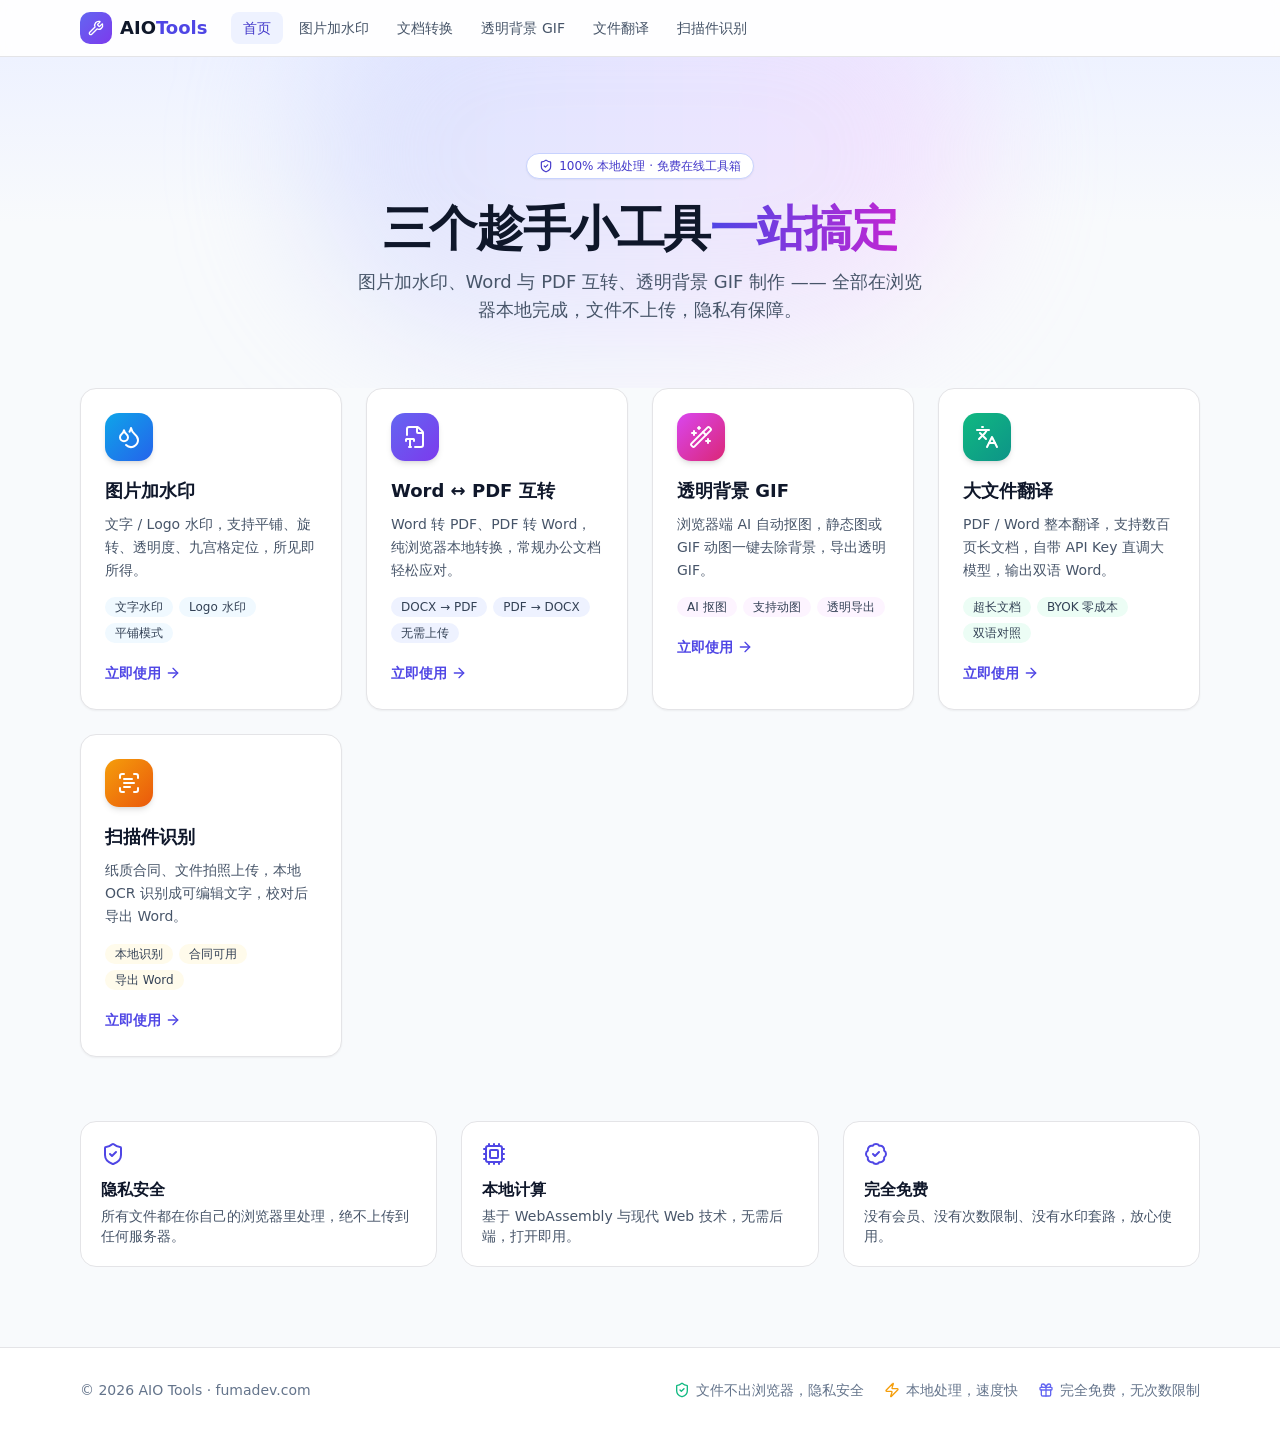
==== commit 7010cae1: "Add files via upload" ====
--- a/aio-tools/index.html
+++ b/aio-tools/index.html
@@ -6,8 +6,8 @@
     <meta name="viewport" content="width=device-width, initial-scale=1.0" />
     <meta name="description" content="AIO Tools 免费在线工具箱：图片加水印、Word 与 PDF 互转、透明背景 GIF 制作。全部浏览器本地处理，隐私安全。" />
     <title>AIO Tools · 免费在线工具箱</title>
-    <script type="module" crossorigin src="./assets/index-DAiuye04.js"></script>
-    <link rel="stylesheet" crossorigin href="./assets/index-CL8YTWqx.css">
+    <script type="module" crossorigin src="/aio-tools/assets/index-3BQN_mug.js"></script>
+    <link rel="stylesheet" crossorigin href="/aio-tools/assets/index-BnLZZxKl.css">
   </head>
   <body>
     <div id="root"></div>
--- a/aio-tools/assets/index-BnLZZxKl.css
+++ b/aio-tools/assets/index-BnLZZxKl.css
@@ -0,0 +1 @@
+*,:before,:after{--tw-border-spacing-x: 0;--tw-border-spacing-y: 0;--tw-translate-x: 0;--tw-translate-y: 0;--tw-rotate: 0;--tw-skew-x: 0;--tw-skew-y: 0;--tw-scale-x: 1;--tw-scale-y: 1;--tw-pan-x: ;--tw-pan-y: ;--tw-pinch-zoom: ;--tw-scroll-snap-strictness: proximity;--tw-gradient-from-position: ;--tw-gradient-via-position: ;--tw-gradient-to-position: ;--tw-ordinal: ;--tw-slashed-zero: ;--tw-numeric-figure: ;--tw-numeric-spacing: ;--tw-numeric-fraction: ;--tw-ring-inset: ;--tw-ring-offset-width: 0px;--tw-ring-offset-color: #fff;--tw-ring-color: rgb(59 130 246 / .5);--tw-ring-offset-shadow: 0 0 #0000;--tw-ring-shadow: 0 0 #0000;--tw-shadow: 0 0 #0000;--tw-shadow-colored: 0 0 #0000;--tw-blur: ;--tw-brightness: ;--tw-contrast: ;--tw-grayscale: ;--tw-hue-rotate: ;--tw-invert: ;--tw-saturate: ;--tw-sepia: ;--tw-drop-shadow: ;--tw-backdrop-blur: ;--tw-backdrop-brightness: ;--tw-backdrop-contrast: ;--tw-backdrop-grayscale: ;--tw-backdrop-hue-rotate: ;--tw-backdrop-invert: ;--tw-backdrop-opacity: ;--tw-backdrop-saturate: ;--tw-backdrop-sepia: ;--tw-contain-size: ;--tw-contain-layout: ;--tw-contain-paint: ;--tw-contain-style: }::backdrop{--tw-border-spacing-x: 0;--tw-border-spacing-y: 0;--tw-translate-x: 0;--tw-translate-y: 0;--tw-rotate: 0;--tw-skew-x: 0;--tw-skew-y: 0;--tw-scale-x: 1;--tw-scale-y: 1;--tw-pan-x: ;--tw-pan-y: ;--tw-pinch-zoom: ;--tw-scroll-snap-strictness: proximity;--tw-gradient-from-position: ;--tw-gradient-via-position: ;--tw-gradient-to-position: ;--tw-ordinal: ;--tw-slashed-zero: ;--tw-numeric-figure: ;--tw-numeric-spacing: ;--tw-numeric-fraction: ;--tw-ring-inset: ;--tw-ring-offset-width: 0px;--tw-ring-offset-color: #fff;--tw-ring-color: rgb(59 130 246 / .5);--tw-ring-offset-shadow: 0 0 #0000;--tw-ring-shadow: 0 0 #0000;--tw-shadow: 0 0 #0000;--tw-shadow-colored: 0 0 #0000;--tw-blur: ;--tw-brightness: ;--tw-contrast: ;--tw-grayscale: ;--tw-hue-rotate: ;--tw-invert: ;--tw-saturate: ;--tw-sepia: ;--tw-drop-shadow: ;--tw-backdrop-blur: ;--tw-backdrop-brightness: ;--tw-backdrop-contrast: ;--tw-backdrop-grayscale: ;--tw-backdrop-hue-rotate: ;--tw-backdrop-invert: ;--tw-backdrop-opacity: ;--tw-backdrop-saturate: ;--tw-backdrop-sepia: ;--tw-contain-size: ;--tw-contain-layout: ;--tw-contain-paint: ;--tw-contain-style: }*,:before,:after{box-sizing:border-box;border-width:0;border-style:solid;border-color:#e5e7eb}:before,:after{--tw-content: ""}html,:host{line-height:1.5;-webkit-text-size-adjust:100%;-moz-tab-size:4;-o-tab-size:4;tab-size:4;font-family:ui-sans-serif,system-ui,sans-serif,"Apple Color Emoji","Segoe UI Emoji",Segoe UI Symbol,"Noto Color Emoji";font-feature-settings:normal;font-variation-settings:normal;-webkit-tap-highlight-color:transparent}body{margin:0;line-height:inherit}hr{height:0;color:inherit;border-top-width:1px}abbr:where([title]){-webkit-text-decoration:underline dotted;text-decoration:underline dotted}h1,h2,h3,h4,h5,h6{font-size:inherit;font-weight:inherit}a{color:inherit;text-decoration:inherit}b,strong{font-weight:bolder}code,kbd,samp,pre{font-family:ui-monospace,SFMono-Regular,Menlo,Monaco,Consolas,Liberation Mono,Courier New,monospace;font-feature-settings:normal;font-variation-settings:normal;font-size:1em}small{font-size:80%}sub,sup{font-size:75%;line-height:0;position:relative;vertical-align:baseline}sub{bottom:-.25em}sup{top:-.5em}table{text-indent:0;border-color:inherit;border-collapse:collapse}button,input,optgroup,select,textarea{font-family:inherit;font-feature-settings:inherit;font-variation-settings:inherit;font-size:100%;font-weight:inherit;line-height:inherit;letter-spacing:inherit;color:inherit;margin:0;padding:0}button,select{text-transform:none}button,input:where([type=button]),input:where([type=reset]),input:where([type=submit]){-webkit-appearance:button;background-color:transparent;background-image:none}:-moz-focusring{outline:auto}:-moz-ui-invalid{box-shadow:none}progress{vertical-align:baseline}::-webkit-inner-spin-button,::-webkit-outer-spin-button{height:auto}[type=search]{-webkit-appearance:textfield;outline-offset:-2px}::-webkit-search-decoration{-webkit-appearance:none}::-webkit-file-upload-button{-webkit-appearance:button;font:inherit}summary{display:list-item}blockquote,dl,dd,h1,h2,h3,h4,h5,h6,hr,figure,p,pre{margin:0}fieldset{margin:0;padding:0}legend{padding:0}ol,ul,menu{list-style:none;margin:0;padding:0}dialog{padding:0}textarea{resize:vertical}input::-moz-placeholder,textarea::-moz-placeholder{opacity:1;color:#9ca3af}input::placeholder,textarea::placeholder{opacity:1;color:#9ca3af}button,[role=button]{cursor:pointer}:disabled{cursor:default}img,svg,video,canvas,audio,iframe,embed,object{display:block;vertical-align:middle}img,video{max-width:100%;height:auto}[hidden]:where(:not([hidden=until-found])){display:none}:root{--background: 0 0% 100%;--foreground: 240 10% 3.9%;--card: 0 0% 100%;--card-foreground: 240 10% 3.9%;--popover: 0 0% 100%;--popover-foreground: 240 10% 3.9%;--primary: 240 5.9% 10%;--primary-foreground: 0 0% 98%;--secondary: 240 4.8% 95.9%;--secondary-foreground: 240 5.9% 10%;--muted: 240 4.8% 95.9%;--muted-foreground: 240 3.8% 46.1%;--accent: 240 4.8% 95.9%;--accent-foreground: 240 5.9% 10%;--destructive: 0 84.2% 60.2%;--destructive-foreground: 0 0% 98%;--border: 240 5.9% 90%;--input: 240 5.9% 90%;--ring: 240 5.9% 10%;--radius: .625rem;--sidebar-background: 0 0% 98%;--sidebar-foreground: 240 5.3% 26.1%;--sidebar-primary: 240 5.9% 10%;--sidebar-primary-foreground: 0 0% 98%;--sidebar-accent: 240 4.8% 95.9%;--sidebar-accent-foreground: 240 5.9% 10%;--sidebar-border: 220 13% 91%;--sidebar-ring: 217.2 91.2% 59.8%}.dark{--background: 240 10% 3.9%;--foreground: 0 0% 98%;--card: 240 10% 3.9%;--card-foreground: 0 0% 98%;--popover: 240 10% 3.9%;--popover-foreground: 0 0% 98%;--primary: 0 0% 98%;--primary-foreground: 240 5.9% 10%;--secondary: 240 3.7% 15.9%;--secondary-foreground: 0 0% 98%;--muted: 240 3.7% 15.9%;--muted-foreground: 240 5% 64.9%;--accent: 240 3.7% 15.9%;--accent-foreground: 0 0% 98%;--destructive: 0 62.8% 30.6%;--destructive-foreground: 0 0% 98%;--border: 240 3.7% 15.9%;--input: 240 3.7% 15.9%;--ring: 240 4.9% 83.9%;--sidebar-background: 240 5.9% 10%;--sidebar-foreground: 240 4.8% 95.9%;--sidebar-primary: 224.3 76.3% 48%;--sidebar-primary-foreground: 0 0% 100%;--sidebar-accent: 240 3.7% 15.9%;--sidebar-accent-foreground: 240 4.8% 95.9%;--sidebar-border: 240 3.7% 15.9%;--sidebar-ring: 217.2 91.2% 59.8%}*{border-color:hsl(var(--border))}body{background-color:hsl(var(--background));color:hsl(var(--foreground))}.\!container{width:100%!important}.container{width:100%}@media(min-width:640px){.\!container{max-width:640px!important}.container{max-width:640px}}@media(min-width:768px){.\!container{max-width:768px!important}.container{max-width:768px}}@media(min-width:1024px){.\!container{max-width:1024px!important}.container{max-width:1024px}}@media(min-width:1280px){.\!container{max-width:1280px!important}.container{max-width:1280px}}@media(min-width:1536px){.\!container{max-width:1536px!important}.container{max-width:1536px}}.sr-only{position:absolute;width:1px;height:1px;padding:0;margin:-1px;overflow:hidden;clip:rect(0,0,0,0);white-space:nowrap;border-width:0}.pointer-events-none{pointer-events:none}.visible{visibility:visible}.invisible{visibility:hidden}.static{position:static}.fixed{position:fixed}.absolute{position:absolute}.relative{position:relative}.sticky{position:sticky}.inset-0{inset:0}.inset-x-0{left:0;right:0}.inset-y-0{top:0;bottom:0}.-bottom-12{bottom:-3rem}.-left-12{left:-3rem}.-right-12{right:-3rem}.-top-12{top:-3rem}.-top-24{top:-6rem}.bottom-0{bottom:0}.left-0{left:0}.left-1\/2{left:50%}.left-2{left:.5rem}.left-\[-99999px\]{left:-99999px}.left-\[50\%\]{left:50%}.right-0{right:0}.right-1{right:.25rem}.right-2{right:.5rem}.right-3{right:.75rem}.right-4{right:1rem}.top-0{top:0}.top-1\.5{top:.375rem}.top-1\/2{top:50%}.top-3\.5{top:.875rem}.top-4{top:1rem}.top-\[1px\]{top:1px}.top-\[50\%\]{top:50%}.top-\[60\%\]{top:60%}.top-full{top:100%}.isolate{isolation:isolate}.z-10{z-index:10}.z-20{z-index:20}.z-40{z-index:40}.z-50{z-index:50}.z-\[1\]{z-index:1}.order-first{order:-9999}.order-last{order:9999}.col-start-2{grid-column-start:2}.row-span-2{grid-row:span 2 / span 2}.row-start-1{grid-row-start:1}.\!m-0{margin:0!important}.-mx-1{margin-left:-.25rem;margin-right:-.25rem}.-my-2{margin-top:-.5rem;margin-bottom:-.5rem}.mx-2{margin-left:.5rem;margin-right:.5rem}.mx-3\.5{margin-left:.875rem;margin-right:.875rem}.mx-auto{margin-left:auto;margin-right:auto}.my-0{margin-top:0;margin-bottom:0}.my-0\.5{margin-top:.125rem;margin-bottom:.125rem}.my-1{margin-top:.25rem;margin-bottom:.25rem}.-ml-4{margin-left:-1rem}.-mt-4{margin-top:-1rem}.mb-2{margin-bottom:.5rem}.mb-3{margin-bottom:.75rem}.mb-6{margin-bottom:1.5rem}.ml-1{margin-left:.25rem}.ml-4{margin-left:1rem}.ml-auto{margin-left:auto}.mr-1\.5{margin-right:.375rem}.mr-2{margin-right:.5rem}.mt-0\.5{margin-top:.125rem}.mt-1{margin-top:.25rem}.mt-1\.5{margin-top:.375rem}.mt-16{margin-top:4rem}.mt-2{margin-top:.5rem}.mt-3{margin-top:.75rem}.mt-4{margin-top:1rem}.mt-5{margin-top:1.25rem}.mt-6{margin-top:1.5rem}.mt-auto{margin-top:auto}.line-clamp-1{overflow:hidden;display:-webkit-box;-webkit-box-orient:vertical;-webkit-line-clamp:1}.line-clamp-2{overflow:hidden;display:-webkit-box;-webkit-box-orient:vertical;-webkit-line-clamp:2}.block{display:block}.inline{display:inline}.flex{display:flex}.inline-flex{display:inline-flex}.table{display:table}.table-caption{display:table-caption}.table-cell{display:table-cell}.table-row{display:table-row}.grid{display:grid}.hidden{display:none}.aspect-square{aspect-ratio:1 / 1}.aspect-video{aspect-ratio:16 / 9}.size-10{width:2.5rem;height:2.5rem}.size-2{width:.5rem;height:.5rem}.size-2\.5{width:.625rem;height:.625rem}.size-3{width:.75rem;height:.75rem}.size-3\.5{width:.875rem;height:.875rem}.size-4{width:1rem;height:1rem}.size-6{width:1.5rem;height:1.5rem}.size-7{width:1.75rem;height:1.75rem}.size-8{width:2rem;height:2rem}.size-9{width:2.25rem;height:2.25rem}.size-auto{width:auto;height:auto}.size-full{width:100%;height:100%}.h-1\.5{height:.375rem}.h-10{height:2.5rem}.h-12{height:3rem}.h-14{height:3.5rem}.h-2{height:.5rem}.h-2\.5{height:.625rem}.h-3\.5{height:.875rem}.h-4{height:1rem}.h-5{height:1.25rem}.h-6{height:1.5rem}.h-7{height:1.75rem}.h-72{height:18rem}.h-8{height:2rem}.h-9{height:2.25rem}.h-96{height:24rem}.h-\[1\.15rem\]{height:1.15rem}.h-\[calc\(100\%-1px\)\]{height:calc(100% - 1px)}.h-\[var\(--radix-navigation-menu-viewport-height\)\]{height:var(--radix-navigation-menu-viewport-height)}.h-\[var\(--radix-select-trigger-height\)\]{height:var(--radix-select-trigger-height)}.h-auto{height:auto}.h-fit{height:-moz-fit-content;height:fit-content}.h-full{height:100%}.h-px{height:1px}.h-svh{height:100svh}.max-h-80{max-height:20rem}.max-h-\[300px\]{max-height:300px}.max-h-\[60vh\]{max-height:60vh}.min-h-0{min-height:0px}.min-h-16{min-height:4rem}.min-h-4{min-height:1rem}.min-h-64{min-height:16rem}.min-h-72{min-height:18rem}.min-h-screen{min-height:100vh}.min-h-svh{min-height:100svh}.w-0{width:0px}.w-1{width:.25rem}.w-10{width:2.5rem}.w-12{width:3rem}.w-14{width:3.5rem}.w-2{width:.5rem}.w-2\.5{width:.625rem}.w-3{width:.75rem}.w-3\.5{width:.875rem}.w-3\/4{width:75%}.w-4{width:1rem}.w-5{width:1.25rem}.w-6{width:1.5rem}.w-64{width:16rem}.w-72{width:18rem}.w-8{width:2rem}.w-9{width:2.25rem}.w-\[100px\]{width:100px}.w-\[42rem\]{width:42rem}.w-auto{width:auto}.w-fit{width:-moz-fit-content;width:fit-content}.w-full{width:100%}.w-max{width:-moz-max-content;width:max-content}.w-px{width:1px}.min-w-0{min-width:0px}.min-w-10{min-width:2.5rem}.min-w-5{min-width:1.25rem}.min-w-8{min-width:2rem}.min-w-9{min-width:2.25rem}.min-w-\[12rem\]{min-width:12rem}.min-w-\[8rem\]{min-width:8rem}.min-w-\[var\(--radix-select-trigger-width\)\]{min-width:var(--radix-select-trigger-width)}.max-w-2xl{max-width:42rem}.max-w-4xl{max-width:56rem}.max-w-6xl{max-width:72rem}.max-w-\[calc\(100\%-2rem\)\]{max-width:calc(100% - 2rem)}.max-w-full{max-width:100%}.max-w-max{max-width:-moz-max-content;max-width:max-content}.max-w-sm{max-width:24rem}.max-w-xl{max-width:36rem}.flex-1{flex:1 1 0%}.shrink-0{flex-shrink:0}.grow{flex-grow:1}.grow-0{flex-grow:0}.basis-full{flex-basis:100%}.caption-bottom{caption-side:bottom}.border-collapse{border-collapse:collapse}.-translate-x-1\/2{--tw-translate-x: -50%;transform:translate(var(--tw-translate-x),var(--tw-translate-y)) rotate(var(--tw-rotate)) skew(var(--tw-skew-x)) skewY(var(--tw-skew-y)) scaleX(var(--tw-scale-x)) scaleY(var(--tw-scale-y))}.-translate-x-px{--tw-translate-x: -1px;transform:translate(var(--tw-translate-x),var(--tw-translate-y)) rotate(var(--tw-rotate)) skew(var(--tw-skew-x)) skewY(var(--tw-skew-y)) scaleX(var(--tw-scale-x)) scaleY(var(--tw-scale-y))}.-translate-y-1\/2{--tw-translate-y: -50%;transform:translate(var(--tw-translate-x),var(--tw-translate-y)) rotate(var(--tw-rotate)) skew(var(--tw-skew-x)) skewY(var(--tw-skew-y)) scaleX(var(--tw-scale-x)) scaleY(var(--tw-scale-y))}.translate-x-\[-50\%\]{--tw-translate-x: -50%;transform:translate(var(--tw-translate-x),var(--tw-translate-y)) rotate(var(--tw-rotate)) skew(var(--tw-skew-x)) skewY(var(--tw-skew-y)) scaleX(var(--tw-scale-x)) scaleY(var(--tw-scale-y))}.translate-x-px{--tw-translate-x: 1px;transform:translate(var(--tw-translate-x),var(--tw-translate-y)) rotate(var(--tw-rotate)) skew(var(--tw-skew-x)) skewY(var(--tw-skew-y)) scaleX(var(--tw-scale-x)) scaleY(var(--tw-scale-y))}.translate-y-0\.5{--tw-translate-y: .125rem;transform:translate(var(--tw-translate-x),var(--tw-translate-y)) rotate(var(--tw-rotate)) skew(var(--tw-skew-x)) skewY(var(--tw-skew-y)) scaleX(var(--tw-scale-x)) scaleY(var(--tw-scale-y))}.translate-y-\[-50\%\]{--tw-translate-y: -50%;transform:translate(var(--tw-translate-x),var(--tw-translate-y)) rotate(var(--tw-rotate)) skew(var(--tw-skew-x)) skewY(var(--tw-skew-y)) scaleX(var(--tw-scale-x)) scaleY(var(--tw-scale-y))}.translate-y-\[calc\(-50\%_-_2px\)\]{--tw-translate-y: calc(-50% - 2px) ;transform:translate(var(--tw-translate-x),var(--tw-translate-y)) rotate(var(--tw-rotate)) skew(var(--tw-skew-x)) skewY(var(--tw-skew-y)) scaleX(var(--tw-scale-x)) scaleY(var(--tw-scale-y))}.rotate-45{--tw-rotate: 45deg;transform:translate(var(--tw-translate-x),var(--tw-translate-y)) rotate(var(--tw-rotate)) skew(var(--tw-skew-x)) skewY(var(--tw-skew-y)) scaleX(var(--tw-scale-x)) scaleY(var(--tw-scale-y))}.rotate-90{--tw-rotate: 90deg;transform:translate(var(--tw-translate-x),var(--tw-translate-y)) rotate(var(--tw-rotate)) skew(var(--tw-skew-x)) skewY(var(--tw-skew-y)) scaleX(var(--tw-scale-x)) scaleY(var(--tw-scale-y))}.transform{transform:translate(var(--tw-translate-x),var(--tw-translate-y)) rotate(var(--tw-rotate)) skew(var(--tw-skew-x)) skewY(var(--tw-skew-y)) scaleX(var(--tw-scale-x)) scaleY(var(--tw-scale-y))}@keyframes caret-blink{0%,70%,to{opacity:1}20%,50%{opacity:0}}.animate-caret-blink{animation:caret-blink 1.25s ease-out infinite}@keyframes pulse{50%{opacity:.5}}.animate-pulse{animation:pulse 2s cubic-bezier(.4,0,.6,1) infinite}@keyframes spin{to{transform:rotate(360deg)}}.animate-spin{animation:spin 1s linear infinite}.cursor-default{cursor:default}.cursor-pointer{cursor:pointer}.cursor-text{cursor:text}.touch-none{touch-action:none}.select-none{-webkit-user-select:none;-moz-user-select:none;user-select:none}.resize-none{resize:none}.scroll-my-1{scroll-margin-top:.25rem;scroll-margin-bottom:.25rem}.scroll-py-1{scroll-padding-top:.25rem;scroll-padding-bottom:.25rem}.list-disc{list-style-type:disc}.list-none{list-style-type:none}.auto-rows-min{grid-auto-rows:min-content}.grid-cols-2{grid-template-columns:repeat(2,minmax(0,1fr))}.grid-cols-\[0_1fr\]{grid-template-columns:0 1fr}.grid-rows-\[auto_auto\]{grid-template-rows:auto auto}.flex-row{flex-direction:row}.flex-col{flex-direction:column}.flex-col-reverse{flex-direction:column-reverse}.flex-wrap{flex-wrap:wrap}.place-content-center{place-content:center}.items-start{align-items:flex-start}.items-end{align-items:flex-end}.items-center{align-items:center}.items-stretch{align-items:stretch}.justify-start{justify-content:flex-start}.justify-center{justify-content:center}.justify-between{justify-content:space-between}.justify-items-start{justify-items:start}.gap-0\.5{gap:.125rem}.gap-1{gap:.25rem}.gap-1\.5{gap:.375rem}.gap-2{gap:.5rem}.gap-2\.5{gap:.625rem}.gap-3{gap:.75rem}.gap-4{gap:1rem}.gap-6{gap:1.5rem}.gap-7{gap:1.75rem}.gap-\[--spacing\(var\(--gap\)\)\]{gap:var(--spacing(var(--gap)))}.gap-x-5{-moz-column-gap:1.25rem;column-gap:1.25rem}.gap-y-0\.5{row-gap:.125rem}.gap-y-1{row-gap:.25rem}.space-y-0>:not([hidden])~:not([hidden]){--tw-space-y-reverse: 0;margin-top:calc(0px * calc(1 - var(--tw-space-y-reverse)));margin-bottom:calc(0px * var(--tw-space-y-reverse))}.space-y-1\.5>:not([hidden])~:not([hidden]){--tw-space-y-reverse: 0;margin-top:calc(.375rem * calc(1 - var(--tw-space-y-reverse)));margin-bottom:calc(.375rem * var(--tw-space-y-reverse))}.space-y-2>:not([hidden])~:not([hidden]){--tw-space-y-reverse: 0;margin-top:calc(.5rem * calc(1 - var(--tw-space-y-reverse)));margin-bottom:calc(.5rem * var(--tw-space-y-reverse))}.space-y-4>:not([hidden])~:not([hidden]){--tw-space-y-reverse: 0;margin-top:calc(1rem * calc(1 - var(--tw-space-y-reverse)));margin-bottom:calc(1rem * var(--tw-space-y-reverse))}.space-y-5>:not([hidden])~:not([hidden]){--tw-space-y-reverse: 0;margin-top:calc(1.25rem * calc(1 - var(--tw-space-y-reverse)));margin-bottom:calc(1.25rem * var(--tw-space-y-reverse))}.self-start{align-self:flex-start}.self-stretch{align-self:stretch}.justify-self-end{justify-self:end}.overflow-auto{overflow:auto}.overflow-hidden{overflow:hidden}.overflow-x-auto{overflow-x:auto}.overflow-y-auto{overflow-y:auto}.overflow-x-hidden{overflow-x:hidden}.truncate{overflow:hidden;text-overflow:ellipsis;white-space:nowrap}.whitespace-nowrap{white-space:nowrap}.text-balance{text-wrap:balance}.break-words{overflow-wrap:break-word}.rounded{border-radius:.25rem}.rounded-2xl{border-radius:1rem}.rounded-\[2px\]{border-radius:2px}.rounded-\[4px\]{border-radius:4px}.rounded-\[calc\(var\(--radius\)-5px\)\]{border-radius:calc(var(--radius) - 5px)}.rounded-\[inherit\]{border-radius:inherit}.rounded-full{border-radius:9999px}.rounded-lg{border-radius:var(--radius)}.rounded-md{border-radius:calc(var(--radius) - 2px)}.rounded-none{border-radius:0}.rounded-sm{border-radius:calc(var(--radius) - 4px)}.rounded-xl{border-radius:calc(var(--radius) + 4px)}.rounded-xs{border-radius:calc(var(--radius) - 6px)}.rounded-l-md{border-top-left-radius:calc(var(--radius) - 2px);border-bottom-left-radius:calc(var(--radius) - 2px)}.rounded-r-md{border-top-right-radius:calc(var(--radius) - 2px);border-bottom-right-radius:calc(var(--radius) - 2px)}.rounded-tl-sm{border-top-left-radius:calc(var(--radius) - 4px)}.border{border-width:1px}.border-0{border-width:0px}.border-2{border-width:2px}.border-\[1\.5px\]{border-width:1.5px}.border-y{border-top-width:1px;border-bottom-width:1px}.border-b{border-bottom-width:1px}.border-l{border-left-width:1px}.border-r{border-right-width:1px}.border-t{border-top-width:1px}.border-dashed{border-style:dashed}.border-border{border-color:hsl(var(--border))}.border-border\/50{border-color:hsl(var(--border) / .5)}.border-indigo-200{--tw-border-opacity: 1;border-color:rgb(199 210 254 / var(--tw-border-opacity, 1))}.border-indigo-500{--tw-border-opacity: 1;border-color:rgb(99 102 241 / var(--tw-border-opacity, 1))}.border-input{border-color:hsl(var(--input))}.border-primary{border-color:hsl(var(--primary))}.border-red-200{--tw-border-opacity: 1;border-color:rgb(254 202 202 / var(--tw-border-opacity, 1))}.border-sidebar-border{border-color:hsl(var(--sidebar-border))}.border-slate-300{--tw-border-opacity: 1;border-color:rgb(203 213 225 / var(--tw-border-opacity, 1))}.border-transparent{border-color:transparent}.border-l-transparent{border-left-color:transparent}.border-t-transparent{border-top-color:transparent}.bg-accent{background-color:hsl(var(--accent))}.bg-amber-50{--tw-bg-opacity: 1;background-color:rgb(255 251 235 / var(--tw-bg-opacity, 1))}.bg-background{background-color:hsl(var(--background))}.bg-black\/50{background-color:#00000080}.bg-border{background-color:hsl(var(--border))}.bg-card{background-color:hsl(var(--card))}.bg-destructive{--tw-bg-opacity: 1;background-color:hsl(var(--destructive) / var(--tw-bg-opacity, 1))}.bg-emerald-50{--tw-bg-opacity: 1;background-color:rgb(236 253 245 / var(--tw-bg-opacity, 1))}.bg-foreground{background-color:hsl(var(--foreground))}.bg-fuchsia-50{--tw-bg-opacity: 1;background-color:rgb(253 244 255 / var(--tw-bg-opacity, 1))}.bg-indigo-50{--tw-bg-opacity: 1;background-color:rgb(238 242 255 / var(--tw-bg-opacity, 1))}.bg-input{background-color:hsl(var(--input))}.bg-muted{background-color:hsl(var(--muted))}.bg-muted\/50{background-color:hsl(var(--muted) / .5)}.bg-popover{background-color:hsl(var(--popover))}.bg-primary{background-color:hsl(var(--primary))}.bg-primary\/20{background-color:hsl(var(--primary) / .2)}.bg-red-50{--tw-bg-opacity: 1;background-color:rgb(254 242 242 / var(--tw-bg-opacity, 1))}.bg-secondary{background-color:hsl(var(--secondary))}.bg-sidebar{background-color:hsl(var(--sidebar-background))}.bg-sidebar-border{background-color:hsl(var(--sidebar-border))}.bg-sky-50{--tw-bg-opacity: 1;background-color:rgb(240 249 255 / var(--tw-bg-opacity, 1))}.bg-slate-100{--tw-bg-opacity: 1;background-color:rgb(241 245 249 / var(--tw-bg-opacity, 1))}.bg-slate-50{--tw-bg-opacity: 1;background-color:rgb(248 250 252 / var(--tw-bg-opacity, 1))}.bg-transparent{background-color:transparent}.bg-white{--tw-bg-opacity: 1;background-color:rgb(255 255 255 / var(--tw-bg-opacity, 1))}.bg-white\/80{background-color:#fffc}.bg-gradient-to-b{background-image:linear-gradient(to bottom,var(--tw-gradient-stops))}.bg-gradient-to-br{background-image:linear-gradient(to bottom right,var(--tw-gradient-stops))}.bg-gradient-to-r{background-image:linear-gradient(to right,var(--tw-gradient-stops))}.from-amber-500{--tw-gradient-from: #f59e0b var(--tw-gradient-from-position);--tw-gradient-to: rgb(245 158 11 / 0) var(--tw-gradient-to-position);--tw-gradient-stops: var(--tw-gradient-from), var(--tw-gradient-to)}.from-emerald-500{--tw-gradient-from: #10b981 var(--tw-gradient-from-position);--tw-gradient-to: rgb(16 185 129 / 0) var(--tw-gradient-to-position);--tw-gradient-stops: var(--tw-gradient-from), var(--tw-gradient-to)}.from-fuchsia-500{--tw-gradient-from: #d946ef var(--tw-gradient-from-position);--tw-gradient-to: rgb(217 70 239 / 0) var(--tw-gradient-to-position);--tw-gradient-stops: var(--tw-gradient-from), var(--tw-gradient-to)}.from-indigo-200\/50{--tw-gradient-from: rgb(199 210 254 / .5) var(--tw-gradient-from-position);--tw-gradient-to: rgb(199 210 254 / 0) var(--tw-gradient-to-position);--tw-gradient-stops: var(--tw-gradient-from), var(--tw-gradient-to)}.from-indigo-50{--tw-gradient-from: #eef2ff var(--tw-gradient-from-position);--tw-gradient-to: rgb(238 242 255 / 0) var(--tw-gradient-to-position);--tw-gradient-stops: var(--tw-gradient-from), var(--tw-gradient-to)}.from-indigo-500{--tw-gradient-from: #6366f1 var(--tw-gradient-from-position);--tw-gradient-to: rgb(99 102 241 / 0) var(--tw-gradient-to-position);--tw-gradient-stops: var(--tw-gradient-from), var(--tw-gradient-to)}.from-indigo-600{--tw-gradient-from: #4f46e5 var(--tw-gradient-from-position);--tw-gradient-to: rgb(79 70 229 / 0) var(--tw-gradient-to-position);--tw-gradient-stops: var(--tw-gradient-from), var(--tw-gradient-to)}.from-sky-500{--tw-gradient-from: #0ea5e9 var(--tw-gradient-from-position);--tw-gradient-to: rgb(14 165 233 / 0) var(--tw-gradient-to-position);--tw-gradient-stops: var(--tw-gradient-from), var(--tw-gradient-to)}.via-slate-50{--tw-gradient-to: rgb(248 250 252 / 0) var(--tw-gradient-to-position);--tw-gradient-stops: var(--tw-gradient-from), #f8fafc var(--tw-gradient-via-position), var(--tw-gradient-to)}.via-violet-200\/50{--tw-gradient-to: rgb(221 214 254 / 0) var(--tw-gradient-to-position);--tw-gradient-stops: var(--tw-gradient-from), rgb(221 214 254 / .5) var(--tw-gradient-via-position), var(--tw-gradient-to)}.to-blue-600{--tw-gradient-to: #2563eb var(--tw-gradient-to-position)}.to-fuchsia-200\/50{--tw-gradient-to: rgb(245 208 254 / .5) var(--tw-gradient-to-position)}.to-fuchsia-600{--tw-gradient-to: #c026d3 var(--tw-gradient-to-position)}.to-orange-600{--tw-gradient-to: #ea580c var(--tw-gradient-to-position)}.to-pink-600{--tw-gradient-to: #db2777 var(--tw-gradient-to-position)}.to-slate-50{--tw-gradient-to: #f8fafc var(--tw-gradient-to-position)}.to-teal-600{--tw-gradient-to: #0d9488 var(--tw-gradient-to-position)}.to-violet-600{--tw-gradient-to: #7c3aed var(--tw-gradient-to-position)}.bg-clip-text{-webkit-background-clip:text;background-clip:text}.fill-current{fill:currentColor}.fill-foreground{fill:hsl(var(--foreground))}.fill-primary{fill:hsl(var(--primary))}.object-contain{-o-object-fit:contain;object-fit:contain}.p-0{padding:0}.p-1{padding:.25rem}.p-2{padding:.5rem}.p-3{padding:.75rem}.p-4{padding:1rem}.p-5{padding:1.25rem}.p-6{padding:1.5rem}.p-\[3px\]{padding:3px}.p-px{padding:1px}.px-1{padding-left:.25rem;padding-right:.25rem}.px-1\.5{padding-left:.375rem;padding-right:.375rem}.px-2{padding-left:.5rem;padding-right:.5rem}.px-2\.5{padding-left:.625rem;padding-right:.625rem}.px-3{padding-left:.75rem;padding-right:.75rem}.px-4{padding-left:1rem;padding-right:1rem}.px-6{padding-left:1.5rem;padding-right:1.5rem}.py-0\.5{padding-top:.125rem;padding-bottom:.125rem}.py-1{padding-top:.25rem;padding-bottom:.25rem}.py-1\.5{padding-top:.375rem;padding-bottom:.375rem}.py-10{padding-top:2.5rem;padding-bottom:2.5rem}.py-2{padding-top:.5rem;padding-bottom:.5rem}.py-20{padding-top:5rem;padding-bottom:5rem}.py-3{padding-top:.75rem;padding-bottom:.75rem}.py-4{padding-top:1rem;padding-bottom:1rem}.py-6{padding-top:1.5rem;padding-bottom:1.5rem}.py-8{padding-top:2rem;padding-bottom:2rem}.pb-16{padding-bottom:4rem}.pb-2{padding-bottom:.5rem}.pb-20{padding-bottom:5rem}.pb-3{padding-bottom:.75rem}.pb-4{padding-bottom:1rem}.pl-2{padding-left:.5rem}.pl-3{padding-left:.75rem}.pl-4{padding-left:1rem}.pl-8{padding-left:2rem}.pr-1{padding-right:.25rem}.pr-2{padding-right:.5rem}.pr-2\.5{padding-right:.625rem}.pr-3{padding-right:.75rem}.pr-8{padding-right:2rem}.pt-0{padding-top:0}.pt-1{padding-top:.25rem}.pt-16{padding-top:4rem}.pt-2{padding-top:.5rem}.pt-3{padding-top:.75rem}.pt-4{padding-top:1rem}.text-left{text-align:left}.text-center{text-align:center}.align-middle{vertical-align:middle}.font-mono{font-family:ui-monospace,SFMono-Regular,Menlo,Monaco,Consolas,Liberation Mono,Courier New,monospace}.font-sans{font-family:ui-sans-serif,system-ui,sans-serif,"Apple Color Emoji","Segoe UI Emoji",Segoe UI Symbol,"Noto Color Emoji"}.text-2xl{font-size:1.5rem;line-height:2rem}.text-4xl{font-size:2.25rem;line-height:2.5rem}.text-\[0\.8rem\]{font-size:.8rem}.text-base{font-size:1rem;line-height:1.5rem}.text-lg{font-size:1.125rem;line-height:1.75rem}.text-sm{font-size:.875rem;line-height:1.25rem}.text-sm\/relaxed{font-size:.875rem;line-height:1.625}.text-xs{font-size:.75rem;line-height:1rem}.font-bold{font-weight:700}.font-extrabold{font-weight:800}.font-medium{font-weight:500}.font-normal{font-weight:400}.font-semibold{font-weight:600}.tabular-nums{--tw-numeric-spacing: tabular-nums;font-variant-numeric:var(--tw-ordinal) var(--tw-slashed-zero) var(--tw-numeric-figure) var(--tw-numeric-spacing) var(--tw-numeric-fraction)}.leading-none{line-height:1}.leading-normal{line-height:1.5}.leading-relaxed{line-height:1.625}.leading-snug{line-height:1.375}.tracking-tight{letter-spacing:-.025em}.tracking-widest{letter-spacing:.1em}.text-accent-foreground{color:hsl(var(--accent-foreground))}.text-amber-500{--tw-text-opacity: 1;color:rgb(245 158 11 / var(--tw-text-opacity, 1))}.text-amber-600{--tw-text-opacity: 1;color:rgb(217 119 6 / var(--tw-text-opacity, 1))}.text-background{color:hsl(var(--background))}.text-black{--tw-text-opacity: 1;color:rgb(0 0 0 / var(--tw-text-opacity, 1))}.text-card-foreground{color:hsl(var(--card-foreground))}.text-current{color:currentColor}.text-destructive{--tw-text-opacity: 1;color:hsl(var(--destructive) / var(--tw-text-opacity, 1))}.text-emerald-500{--tw-text-opacity: 1;color:rgb(16 185 129 / var(--tw-text-opacity, 1))}.text-emerald-600{--tw-text-opacity: 1;color:rgb(5 150 105 / var(--tw-text-opacity, 1))}.text-foreground{color:hsl(var(--foreground))}.text-indigo-500{--tw-text-opacity: 1;color:rgb(99 102 241 / var(--tw-text-opacity, 1))}.text-indigo-600{--tw-text-opacity: 1;color:rgb(79 70 229 / var(--tw-text-opacity, 1))}.text-indigo-700{--tw-text-opacity: 1;color:rgb(67 56 202 / var(--tw-text-opacity, 1))}.text-muted-foreground{color:hsl(var(--muted-foreground))}.text-popover-foreground{color:hsl(var(--popover-foreground))}.text-primary{color:hsl(var(--primary))}.text-primary-foreground{color:hsl(var(--primary-foreground))}.text-red-700{--tw-text-opacity: 1;color:rgb(185 28 28 / var(--tw-text-opacity, 1))}.text-secondary-foreground{color:hsl(var(--secondary-foreground))}.text-sidebar-foreground{color:hsl(var(--sidebar-foreground))}.text-sidebar-foreground\/70{color:hsl(var(--sidebar-foreground) / .7)}.text-slate-400{--tw-text-opacity: 1;color:rgb(148 163 184 / var(--tw-text-opacity, 1))}.text-slate-500{--tw-text-opacity: 1;color:rgb(100 116 139 / var(--tw-text-opacity, 1))}.text-slate-600{--tw-text-opacity: 1;color:rgb(71 85 105 / var(--tw-text-opacity, 1))}.text-slate-700{--tw-text-opacity: 1;color:rgb(51 65 85 / var(--tw-text-opacity, 1))}.text-slate-900{--tw-text-opacity: 1;color:rgb(15 23 42 / var(--tw-text-opacity, 1))}.text-transparent{color:transparent}.text-violet-600{--tw-text-opacity: 1;color:rgb(124 58 237 / var(--tw-text-opacity, 1))}.text-white{--tw-text-opacity: 1;color:rgb(255 255 255 / var(--tw-text-opacity, 1))}.underline-offset-4{text-underline-offset:4px}.opacity-0{opacity:0}.opacity-50{opacity:.5}.opacity-70{opacity:.7}.shadow{--tw-shadow: 0 1px 3px 0 rgb(0 0 0 / .1), 0 1px 2px -1px rgb(0 0 0 / .1);--tw-shadow-colored: 0 1px 3px 0 var(--tw-shadow-color), 0 1px 2px -1px var(--tw-shadow-color);box-shadow:var(--tw-ring-offset-shadow, 0 0 #0000),var(--tw-ring-shadow, 0 0 #0000),var(--tw-shadow)}.shadow-\[0_0_0_1px_hsl\(var\(--sidebar-border\)\)\]{--tw-shadow: 0 0 0 1px hsl(var(--sidebar-border));--tw-shadow-colored: 0 0 0 1px var(--tw-shadow-color);box-shadow:var(--tw-ring-offset-shadow, 0 0 #0000),var(--tw-ring-shadow, 0 0 #0000),var(--tw-shadow)}.shadow-lg{--tw-shadow: 0 10px 15px -3px rgb(0 0 0 / .1), 0 4px 6px -4px rgb(0 0 0 / .1);--tw-shadow-colored: 0 10px 15px -3px var(--tw-shadow-color), 0 4px 6px -4px var(--tw-shadow-color);box-shadow:var(--tw-ring-offset-shadow, 0 0 #0000),var(--tw-ring-shadow, 0 0 #0000),var(--tw-shadow)}.shadow-md{--tw-shadow: 0 4px 6px -1px rgb(0 0 0 / .1), 0 2px 4px -2px rgb(0 0 0 / .1);--tw-shadow-colored: 0 4px 6px -1px var(--tw-shadow-color), 0 2px 4px -2px var(--tw-shadow-color);box-shadow:var(--tw-ring-offset-shadow, 0 0 #0000),var(--tw-ring-shadow, 0 0 #0000),var(--tw-shadow)}.shadow-none{--tw-shadow: 0 0 #0000;--tw-shadow-colored: 0 0 #0000;box-shadow:var(--tw-ring-offset-shadow, 0 0 #0000),var(--tw-ring-shadow, 0 0 #0000),var(--tw-shadow)}.shadow-sm{--tw-shadow: 0 1px 2px 0 rgb(0 0 0 / .05);--tw-shadow-colored: 0 1px 2px 0 var(--tw-shadow-color);box-shadow:var(--tw-ring-offset-shadow, 0 0 #0000),var(--tw-ring-shadow, 0 0 #0000),var(--tw-shadow)}.shadow-xl{--tw-shadow: 0 20px 25px -5px rgb(0 0 0 / .1), 0 8px 10px -6px rgb(0 0 0 / .1);--tw-shadow-colored: 0 20px 25px -5px var(--tw-shadow-color), 0 8px 10px -6px var(--tw-shadow-color);box-shadow:var(--tw-ring-offset-shadow, 0 0 #0000),var(--tw-ring-shadow, 0 0 #0000),var(--tw-shadow)}.shadow-xs{--tw-shadow: 0 1px 2px 0 rgb(0 0 0 / .05);--tw-shadow-colored: 0 1px 2px 0 var(--tw-shadow-color);box-shadow:var(--tw-ring-offset-shadow, 0 0 #0000),var(--tw-ring-shadow, 0 0 #0000),var(--tw-shadow)}.outline-none{outline:2px solid transparent;outline-offset:2px}.outline{outline-style:solid}.ring-0{--tw-ring-offset-shadow: var(--tw-ring-inset) 0 0 0 var(--tw-ring-offset-width) var(--tw-ring-offset-color);--tw-ring-shadow: var(--tw-ring-inset) 0 0 0 calc(0px + var(--tw-ring-offset-width)) var(--tw-ring-color);box-shadow:var(--tw-ring-offset-shadow),var(--tw-ring-shadow),var(--tw-shadow, 0 0 #0000)}.ring-ring\/50{--tw-ring-color: hsl(var(--ring) / .5)}.ring-sidebar-ring{--tw-ring-color: hsl(var(--sidebar-ring))}.ring-offset-background{--tw-ring-offset-color: hsl(var(--background))}.blur-3xl{--tw-blur: blur(64px);filter:var(--tw-blur) var(--tw-brightness) var(--tw-contrast) var(--tw-grayscale) var(--tw-hue-rotate) var(--tw-invert) var(--tw-saturate) var(--tw-sepia) var(--tw-drop-shadow)}.filter{filter:var(--tw-blur) var(--tw-brightness) var(--tw-contrast) var(--tw-grayscale) var(--tw-hue-rotate) var(--tw-invert) var(--tw-saturate) var(--tw-sepia) var(--tw-drop-shadow)}.backdrop-blur{--tw-backdrop-blur: blur(8px);-webkit-backdrop-filter:var(--tw-backdrop-blur) var(--tw-backdrop-brightness) var(--tw-backdrop-contrast) var(--tw-backdrop-grayscale) var(--tw-backdrop-hue-rotate) var(--tw-backdrop-invert) var(--tw-backdrop-opacity) var(--tw-backdrop-saturate) var(--tw-backdrop-sepia);backdrop-filter:var(--tw-backdrop-blur) var(--tw-backdrop-brightness) var(--tw-backdrop-contrast) var(--tw-backdrop-grayscale) var(--tw-backdrop-hue-rotate) var(--tw-backdrop-invert) var(--tw-backdrop-opacity) var(--tw-backdrop-saturate) var(--tw-backdrop-sepia)}.transition{transition-property:color,background-color,border-color,text-decoration-color,fill,stroke,opacity,box-shadow,transform,filter,backdrop-filter;transition-timing-function:cubic-bezier(.4,0,.2,1);transition-duration:.15s}.transition-\[color\,box-shadow\]{transition-property:color,box-shadow;transition-timing-function:cubic-bezier(.4,0,.2,1);transition-duration:.15s}.transition-\[left\,right\,width\]{transition-property:left,right,width;transition-timing-function:cubic-bezier(.4,0,.2,1);transition-duration:.15s}.transition-\[margin\,opacity\]{transition-property:margin,opacity;transition-timing-function:cubic-bezier(.4,0,.2,1);transition-duration:.15s}.transition-\[width\,height\,padding\]{transition-property:width,height,padding;transition-timing-function:cubic-bezier(.4,0,.2,1);transition-duration:.15s}.transition-\[width\]{transition-property:width;transition-timing-function:cubic-bezier(.4,0,.2,1);transition-duration:.15s}.transition-all{transition-property:all;transition-timing-function:cubic-bezier(.4,0,.2,1);transition-duration:.15s}.transition-colors{transition-property:color,background-color,border-color,text-decoration-color,fill,stroke;transition-timing-function:cubic-bezier(.4,0,.2,1);transition-duration:.15s}.transition-none{transition-property:none}.transition-opacity{transition-property:opacity;transition-timing-function:cubic-bezier(.4,0,.2,1);transition-duration:.15s}.transition-shadow{transition-property:box-shadow;transition-timing-function:cubic-bezier(.4,0,.2,1);transition-duration:.15s}.transition-transform{transition-property:transform;transition-timing-function:cubic-bezier(.4,0,.2,1);transition-duration:.15s}.duration-100{transition-duration:.1s}.duration-1000{transition-duration:1s}.duration-200{transition-duration:.2s}.duration-300{transition-duration:.3s}.ease-in-out{transition-timing-function:cubic-bezier(.4,0,.2,1)}.ease-linear{transition-timing-function:linear}@keyframes enter{0%{opacity:var(--tw-enter-opacity, 1);transform:translate3d(var(--tw-enter-translate-x, 0),var(--tw-enter-translate-y, 0),0) scale3d(var(--tw-enter-scale, 1),var(--tw-enter-scale, 1),var(--tw-enter-scale, 1)) rotate(var(--tw-enter-rotate, 0))}}@keyframes exit{to{opacity:var(--tw-exit-opacity, 1);transform:translate3d(var(--tw-exit-translate-x, 0),var(--tw-exit-translate-y, 0),0) scale3d(var(--tw-exit-scale, 1),var(--tw-exit-scale, 1),var(--tw-exit-scale, 1)) rotate(var(--tw-exit-rotate, 0))}}.animate-in{animation-name:enter;animation-duration:.15s;--tw-enter-opacity: initial;--tw-enter-scale: initial;--tw-enter-rotate: initial;--tw-enter-translate-x: initial;--tw-enter-translate-y: initial}.fade-in-0{--tw-enter-opacity: 0}.zoom-in-95{--tw-enter-scale: .95}.duration-100{animation-duration:.1s}.duration-1000{animation-duration:1s}.duration-200{animation-duration:.2s}.duration-300{animation-duration:.3s}.ease-in-out{animation-timing-function:cubic-bezier(.4,0,.2,1)}.ease-linear{animation-timing-function:linear}.\[--cell-size\:--spacing\(8\)\]{--cell-size: var(--spacing(8))}.selection\:bg-primary *::-moz-selection{background-color:hsl(var(--primary))}.selection\:bg-primary *::selection{background-color:hsl(var(--primary))}.selection\:text-primary-foreground *::-moz-selection{color:hsl(var(--primary-foreground))}.selection\:text-primary-foreground *::selection{color:hsl(var(--primary-foreground))}.selection\:bg-primary::-moz-selection{background-color:hsl(var(--primary))}.selection\:bg-primary::selection{background-color:hsl(var(--primary))}.selection\:text-primary-foreground::-moz-selection{color:hsl(var(--primary-foreground))}.selection\:text-primary-foreground::selection{color:hsl(var(--primary-foreground))}.file\:inline-flex::file-selector-button{display:inline-flex}.file\:h-7::file-selector-button{height:1.75rem}.file\:border-0::file-selector-button{border-width:0px}.file\:bg-transparent::file-selector-button{background-color:transparent}.file\:text-sm::file-selector-button{font-size:.875rem;line-height:1.25rem}.file\:font-medium::file-selector-button{font-weight:500}.file\:text-foreground::file-selector-button{color:hsl(var(--foreground))}.placeholder\:text-muted-foreground::-moz-placeholder{color:hsl(var(--muted-foreground))}.placeholder\:text-muted-foreground::placeholder{color:hsl(var(--muted-foreground))}.after\:absolute:after{content:var(--tw-content);position:absolute}.after\:-inset-2:after{content:var(--tw-content);inset:-.5rem}.after\:inset-y-0:after{content:var(--tw-content);top:0;bottom:0}.after\:left-1\/2:after{content:var(--tw-content);left:50%}.after\:w-1:after{content:var(--tw-content);width:.25rem}.after\:w-\[2px\]:after{content:var(--tw-content);width:2px}.after\:-translate-x-1\/2:after{content:var(--tw-content);--tw-translate-x: -50%;transform:translate(var(--tw-translate-x),var(--tw-translate-y)) rotate(var(--tw-rotate)) skew(var(--tw-skew-x)) skewY(var(--tw-skew-y)) scaleX(var(--tw-scale-x)) scaleY(var(--tw-scale-y))}.first\:rounded-l-md:first-child{border-top-left-radius:calc(var(--radius) - 2px);border-bottom-left-radius:calc(var(--radius) - 2px)}.first\:border-l:first-child{border-left-width:1px}.last\:mt-0:last-child{margin-top:0}.last\:rounded-r-md:last-child{border-top-right-radius:calc(var(--radius) - 2px);border-bottom-right-radius:calc(var(--radius) - 2px)}.last\:border-b-0:last-child{border-bottom-width:0px}.hover\:-translate-y-1:hover{--tw-translate-y: -.25rem;transform:translate(var(--tw-translate-x),var(--tw-translate-y)) rotate(var(--tw-rotate)) skew(var(--tw-skew-x)) skewY(var(--tw-skew-y)) scaleX(var(--tw-scale-x)) scaleY(var(--tw-scale-y))}.hover\:border-indigo-400:hover{--tw-border-opacity: 1;border-color:rgb(129 140 248 / var(--tw-border-opacity, 1))}.hover\:bg-accent:hover{background-color:hsl(var(--accent))}.hover\:bg-destructive\/90:hover{background-color:hsl(var(--destructive) / .9)}.hover\:bg-muted:hover{background-color:hsl(var(--muted))}.hover\:bg-muted\/50:hover{background-color:hsl(var(--muted) / .5)}.hover\:bg-primary\/90:hover{background-color:hsl(var(--primary) / .9)}.hover\:bg-secondary\/80:hover{background-color:hsl(var(--secondary) / .8)}.hover\:bg-sidebar-accent:hover{background-color:hsl(var(--sidebar-accent))}.hover\:bg-slate-100:hover{--tw-bg-opacity: 1;background-color:rgb(241 245 249 / var(--tw-bg-opacity, 1))}.hover\:text-accent-foreground:hover{color:hsl(var(--accent-foreground))}.hover\:text-foreground:hover{color:hsl(var(--foreground))}.hover\:text-muted-foreground:hover{color:hsl(var(--muted-foreground))}.hover\:text-sidebar-accent-foreground:hover{color:hsl(var(--sidebar-accent-foreground))}.hover\:text-slate-900:hover{--tw-text-opacity: 1;color:rgb(15 23 42 / var(--tw-text-opacity, 1))}.hover\:underline:hover{text-decoration-line:underline}.hover\:opacity-100:hover{opacity:1}.hover\:shadow-\[0_0_0_1px_hsl\(var\(--sidebar-accent\)\)\]:hover{--tw-shadow: 0 0 0 1px hsl(var(--sidebar-accent));--tw-shadow-colored: 0 0 0 1px var(--tw-shadow-color);box-shadow:var(--tw-ring-offset-shadow, 0 0 #0000),var(--tw-ring-shadow, 0 0 #0000),var(--tw-shadow)}.hover\:shadow-lg:hover{--tw-shadow: 0 10px 15px -3px rgb(0 0 0 / .1), 0 4px 6px -4px rgb(0 0 0 / .1);--tw-shadow-colored: 0 10px 15px -3px var(--tw-shadow-color), 0 4px 6px -4px var(--tw-shadow-color);box-shadow:var(--tw-ring-offset-shadow, 0 0 #0000),var(--tw-ring-shadow, 0 0 #0000),var(--tw-shadow)}.hover\:ring-4:hover{--tw-ring-offset-shadow: var(--tw-ring-inset) 0 0 0 var(--tw-ring-offset-width) var(--tw-ring-offset-color);--tw-ring-shadow: var(--tw-ring-inset) 0 0 0 calc(4px + var(--tw-ring-offset-width)) var(--tw-ring-color);box-shadow:var(--tw-ring-offset-shadow),var(--tw-ring-shadow),var(--tw-shadow, 0 0 #0000)}.hover\:after\:bg-sidebar-border:hover:after{content:var(--tw-content);background-color:hsl(var(--sidebar-border))}.focus\:z-10:focus{z-index:10}.focus\:bg-accent:focus{background-color:hsl(var(--accent))}.focus\:text-accent-foreground:focus{color:hsl(var(--accent-foreground))}.focus\:ring-2:focus{--tw-ring-offset-shadow: var(--tw-ring-inset) 0 0 0 var(--tw-ring-offset-width) var(--tw-ring-offset-color);--tw-ring-shadow: var(--tw-ring-inset) 0 0 0 calc(2px + var(--tw-ring-offset-width)) var(--tw-ring-color);box-shadow:var(--tw-ring-offset-shadow),var(--tw-ring-shadow),var(--tw-shadow, 0 0 #0000)}.focus\:ring-ring:focus{--tw-ring-color: hsl(var(--ring))}.focus\:ring-offset-2:focus{--tw-ring-offset-width: 2px}.focus-visible\:z-10:focus-visible{z-index:10}.focus-visible\:border-ring:focus-visible{border-color:hsl(var(--ring))}.focus-visible\:outline-1:focus-visible{outline-width:1px}.focus-visible\:outline-ring:focus-visible{outline-color:hsl(var(--ring))}.focus-visible\:ring-0:focus-visible{--tw-ring-offset-shadow: var(--tw-ring-inset) 0 0 0 var(--tw-ring-offset-width) var(--tw-ring-offset-color);--tw-ring-shadow: var(--tw-ring-inset) 0 0 0 calc(0px + var(--tw-ring-offset-width)) var(--tw-ring-color);box-shadow:var(--tw-ring-offset-shadow),var(--tw-ring-shadow),var(--tw-shadow, 0 0 #0000)}.focus-visible\:ring-1:focus-visible{--tw-ring-offset-shadow: var(--tw-ring-inset) 0 0 0 var(--tw-ring-offset-width) var(--tw-ring-offset-color);--tw-ring-shadow: var(--tw-ring-inset) 0 0 0 calc(1px + var(--tw-ring-offset-width)) var(--tw-ring-color);box-shadow:var(--tw-ring-offset-shadow),var(--tw-ring-shadow),var(--tw-shadow, 0 0 #0000)}.focus-visible\:ring-2:focus-visible{--tw-ring-offset-shadow: var(--tw-ring-inset) 0 0 0 var(--tw-ring-offset-width) var(--tw-ring-offset-color);--tw-ring-shadow: var(--tw-ring-inset) 0 0 0 calc(2px + var(--tw-ring-offset-width)) var(--tw-ring-color);box-shadow:var(--tw-ring-offset-shadow),var(--tw-ring-shadow),var(--tw-shadow, 0 0 #0000)}.focus-visible\:ring-4:focus-visible{--tw-ring-offset-shadow: var(--tw-ring-inset) 0 0 0 var(--tw-ring-offset-width) var(--tw-ring-offset-color);--tw-ring-shadow: var(--tw-ring-inset) 0 0 0 calc(4px + var(--tw-ring-offset-width)) var(--tw-ring-color);box-shadow:var(--tw-ring-offset-shadow),var(--tw-ring-shadow),var(--tw-shadow, 0 0 #0000)}.focus-visible\:ring-\[3px\]:focus-visible{--tw-ring-offset-shadow: var(--tw-ring-inset) 0 0 0 var(--tw-ring-offset-width) var(--tw-ring-offset-color);--tw-ring-shadow: var(--tw-ring-inset) 0 0 0 calc(3px + var(--tw-ring-offset-width)) var(--tw-ring-color);box-shadow:var(--tw-ring-offset-shadow),var(--tw-ring-shadow),var(--tw-shadow, 0 0 #0000)}.focus-visible\:ring-destructive\/20:focus-visible{--tw-ring-color: hsl(var(--destructive) / .2)}.focus-visible\:ring-ring:focus-visible{--tw-ring-color: hsl(var(--ring))}.focus-visible\:ring-ring\/50:focus-visible{--tw-ring-color: hsl(var(--ring) / .5)}.focus-visible\:ring-offset-1:focus-visible{--tw-ring-offset-width: 1px}.active\:bg-sidebar-accent:active{background-color:hsl(var(--sidebar-accent))}.active\:text-sidebar-accent-foreground:active{color:hsl(var(--sidebar-accent-foreground))}.disabled\:pointer-events-none:disabled{pointer-events:none}.disabled\:cursor-not-allowed:disabled{cursor:not-allowed}.disabled\:opacity-50:disabled{opacity:.5}.group\/menu-item:focus-within .group-focus-within\/menu-item\:opacity-100{opacity:1}.group:hover .group-hover\:translate-x-1{--tw-translate-x: .25rem;transform:translate(var(--tw-translate-x),var(--tw-translate-y)) rotate(var(--tw-rotate)) skew(var(--tw-skew-x)) skewY(var(--tw-skew-y)) scaleX(var(--tw-scale-x)) scaleY(var(--tw-scale-y))}.group\/menu-item:hover .group-hover\/menu-item\:opacity-100{opacity:1}.peer\/menu-button:hover~.peer-hover\/menu-button\:text-sidebar-accent-foreground{color:hsl(var(--sidebar-accent-foreground))}.peer:disabled~.peer-disabled\:cursor-not-allowed{cursor:not-allowed}.peer:disabled~.peer-disabled\:opacity-50{opacity:.5}.has-\[\>button\]\:ml-\[-0\.45rem\]:has(>button){margin-left:-.45rem}.has-\[\>button\]\:mr-\[-0\.45rem\]:has(>button){margin-right:-.45rem}.has-\[\>kbd\]\:ml-\[-0\.35rem\]:has(>kbd){margin-left:-.35rem}.has-\[\>kbd\]\:mr-\[-0\.35rem\]:has(>kbd){margin-right:-.35rem}.has-\[\>\[data-align\=block-end\]\]\:h-auto:has(>[data-align=block-end]){height:auto}.has-\[\>\[data-align\=block-start\]\]\:h-auto:has(>[data-align=block-start]){height:auto}.has-\[\>textarea\]\:h-auto:has(>textarea){height:auto}.has-\[\>\[data-slot\=field\]\]\:w-full:has(>[data-slot=field]){width:100%}.has-\[\>svg\]\:grid-cols-\[calc\(var\(--spacing\)\*4\)_1fr\]:has(>svg){grid-template-columns:calc(var(--spacing) * 4) 1fr}.has-\[\>\[data-align\=block-end\]\]\:flex-col:has(>[data-align=block-end]){flex-direction:column}.has-\[\>\[data-align\=block-start\]\]\:flex-col:has(>[data-align=block-start]){flex-direction:column}.has-\[\>\[data-slot\=field\]\]\:flex-col:has(>[data-slot=field]){flex-direction:column}.has-\[\>\[data-slot\=field-content\]\]\:items-start:has(>[data-slot=field-content]){align-items:flex-start}.has-\[\>\[data-slot\=button-group\]\]\:gap-2:has(>[data-slot=button-group]){gap:.5rem}.has-\[\>\[data-slot\=checkbox-group\]\]\:gap-3:has(>[data-slot=checkbox-group]){gap:.75rem}.has-\[\>\[data-slot\=radio-group\]\]\:gap-3:has(>[data-slot=radio-group]){gap:.75rem}.has-\[\>svg\]\:gap-x-3:has(>svg){-moz-column-gap:.75rem;column-gap:.75rem}.has-\[\>\[data-slot\=field\]\]\:rounded-md:has(>[data-slot=field]){border-radius:calc(var(--radius) - 2px)}.has-\[\>\[data-slot\=field\]\]\:border:has(>[data-slot=field]){border-width:1px}.has-\[\[data-slot\=input-group-control\]\:focus-visible\]\:border-ring:has([data-slot=input-group-control]:focus-visible){border-color:hsl(var(--ring))}.has-\[\[data-slot\]\[aria-invalid\=true\]\]\:border-destructive:has([data-slot][aria-invalid=true]){--tw-border-opacity: 1;border-color:hsl(var(--destructive) / var(--tw-border-opacity, 1))}.has-\[\>svg\]\:p-0:has(>svg){padding:0}.has-\[\>svg\]\:px-2:has(>svg){padding-left:.5rem;padding-right:.5rem}.has-\[\>svg\]\:px-2\.5:has(>svg){padding-left:.625rem;padding-right:.625rem}.has-\[\>svg\]\:px-3:has(>svg){padding-left:.75rem;padding-right:.75rem}.has-\[\>svg\]\:px-4:has(>svg){padding-left:1rem;padding-right:1rem}.has-\[\[data-slot\=input-group-control\]\:focus-visible\]\:ring-\[3px\]:has([data-slot=input-group-control]:focus-visible){--tw-ring-offset-shadow: var(--tw-ring-inset) 0 0 0 var(--tw-ring-offset-width) var(--tw-ring-offset-color);--tw-ring-shadow: var(--tw-ring-inset) 0 0 0 calc(3px + var(--tw-ring-offset-width)) var(--tw-ring-color);box-shadow:var(--tw-ring-offset-shadow),var(--tw-ring-shadow),var(--tw-shadow, 0 0 #0000)}.has-\[\[data-slot\=input-group-control\]\:focus-visible\]\:ring-ring\/50:has([data-slot=input-group-control]:focus-visible){--tw-ring-color: hsl(var(--ring) / .5)}.has-\[\[data-slot\]\[aria-invalid\=true\]\]\:ring-destructive\/20:has([data-slot][aria-invalid=true]){--tw-ring-color: hsl(var(--destructive) / .2)}.group\/item:has([data-slot=item-description]) .group-has-\[\[data-slot\=item-description\]\]\/item\:translate-y-0\.5{--tw-translate-y: .125rem;transform:translate(var(--tw-translate-x),var(--tw-translate-y)) rotate(var(--tw-rotate)) skew(var(--tw-skew-x)) skewY(var(--tw-skew-y)) scaleX(var(--tw-scale-x)) scaleY(var(--tw-scale-y))}.group\/item:has([data-slot=item-description]) .group-has-\[\[data-slot\=item-description\]\]\/item\:self-start{align-self:flex-start}.group\/field:has([data-orientation=horizontal]) .group-has-\[\[data-orientation\=horizontal\]\]\/field\:text-balance{text-wrap:balance}.group\/input-group:has(>input) .group-has-\[\>input\]\/input-group\:pb-2\.5{padding-bottom:.625rem}.group\/input-group:has(>input) .group-has-\[\>input\]\/input-group\:pt-2\.5{padding-top:.625rem}.aria-disabled\:pointer-events-none[aria-disabled=true]{pointer-events:none}.aria-disabled\:opacity-50[aria-disabled=true]{opacity:.5}.aria-selected\:text-muted-foreground[aria-selected=true]{color:hsl(var(--muted-foreground))}.data-\[disabled\=true\]\:pointer-events-none[data-disabled=true],.data-\[disabled\]\:pointer-events-none[data-disabled]{pointer-events:none}.data-\[vaul-drawer-direction\=bottom\]\:inset-x-0[data-vaul-drawer-direction=bottom]{left:0;right:0}.data-\[vaul-drawer-direction\=left\]\:inset-y-0[data-vaul-drawer-direction=left],.data-\[vaul-drawer-direction\=right\]\:inset-y-0[data-vaul-drawer-direction=right]{top:0;bottom:0}.data-\[vaul-drawer-direction\=top\]\:inset-x-0[data-vaul-drawer-direction=top]{left:0;right:0}.data-\[vaul-drawer-direction\=bottom\]\:bottom-0[data-vaul-drawer-direction=bottom]{bottom:0}.data-\[vaul-drawer-direction\=left\]\:left-0[data-vaul-drawer-direction=left]{left:0}.data-\[vaul-drawer-direction\=right\]\:right-0[data-vaul-drawer-direction=right]{right:0}.data-\[vaul-drawer-direction\=top\]\:top-0[data-vaul-drawer-direction=top]{top:0}.data-\[active\=true\]\:z-10[data-active=true]{z-index:10}.data-\[vaul-drawer-direction\=bottom\]\:mt-24[data-vaul-drawer-direction=bottom]{margin-top:6rem}.data-\[vaul-drawer-direction\=top\]\:mb-24[data-vaul-drawer-direction=top]{margin-bottom:6rem}.data-\[orientation\=horizontal\]\:h-1\.5[data-orientation=horizontal]{height:.375rem}.data-\[orientation\=horizontal\]\:h-full[data-orientation=horizontal]{height:100%}.data-\[orientation\=horizontal\]\:h-px[data-orientation=horizontal]{height:1px}.data-\[orientation\=vertical\]\:h-auto[data-orientation=vertical]{height:auto}.data-\[orientation\=vertical\]\:h-full[data-orientation=vertical]{height:100%}.data-\[panel-group-direction\=vertical\]\:h-px[data-panel-group-direction=vertical]{height:1px}.data-\[size\=default\]\:h-9[data-size=default]{height:2.25rem}.data-\[size\=sm\]\:h-8[data-size=sm]{height:2rem}.data-\[vaul-drawer-direction\=bottom\]\:max-h-\[80vh\][data-vaul-drawer-direction=bottom],.data-\[vaul-drawer-direction\=top\]\:max-h-\[80vh\][data-vaul-drawer-direction=top]{max-height:80vh}.data-\[orientation\=vertical\]\:min-h-44[data-orientation=vertical]{min-height:11rem}.data-\[orientation\=horizontal\]\:w-full[data-orientation=horizontal]{width:100%}.data-\[orientation\=vertical\]\:w-1\.5[data-orientation=vertical]{width:.375rem}.data-\[orientation\=vertical\]\:w-auto[data-orientation=vertical]{width:auto}.data-\[orientation\=vertical\]\:w-full[data-orientation=vertical]{width:100%}.data-\[orientation\=vertical\]\:w-px[data-orientation=vertical]{width:1px}.data-\[panel-group-direction\=vertical\]\:w-full[data-panel-group-direction=vertical]{width:100%}.data-\[vaul-drawer-direction\=left\]\:w-3\/4[data-vaul-drawer-direction=left],.data-\[vaul-drawer-direction\=right\]\:w-3\/4[data-vaul-drawer-direction=right]{width:75%}.data-\[side\=bottom\]\:translate-y-1[data-side=bottom]{--tw-translate-y: .25rem;transform:translate(var(--tw-translate-x),var(--tw-translate-y)) rotate(var(--tw-rotate)) skew(var(--tw-skew-x)) skewY(var(--tw-skew-y)) scaleX(var(--tw-scale-x)) scaleY(var(--tw-scale-y))}.data-\[side\=left\]\:-translate-x-1[data-side=left]{--tw-translate-x: -.25rem;transform:translate(var(--tw-translate-x),var(--tw-translate-y)) rotate(var(--tw-rotate)) skew(var(--tw-skew-x)) skewY(var(--tw-skew-y)) scaleX(var(--tw-scale-x)) scaleY(var(--tw-scale-y))}.data-\[side\=right\]\:translate-x-1[data-side=right]{--tw-translate-x: .25rem;transform:translate(var(--tw-translate-x),var(--tw-translate-y)) rotate(var(--tw-rotate)) skew(var(--tw-skew-x)) skewY(var(--tw-skew-y)) scaleX(var(--tw-scale-x)) scaleY(var(--tw-scale-y))}.data-\[side\=top\]\:-translate-y-1[data-side=top]{--tw-translate-y: -.25rem;transform:translate(var(--tw-translate-x),var(--tw-translate-y)) rotate(var(--tw-rotate)) skew(var(--tw-skew-x)) skewY(var(--tw-skew-y)) scaleX(var(--tw-scale-x)) scaleY(var(--tw-scale-y))}.data-\[state\=checked\]\:translate-x-\[calc\(100\%-2px\)\][data-state=checked]{--tw-translate-x: calc(100% - 2px) ;transform:translate(var(--tw-translate-x),var(--tw-translate-y)) rotate(var(--tw-rotate)) skew(var(--tw-skew-x)) skewY(var(--tw-skew-y)) scaleX(var(--tw-scale-x)) scaleY(var(--tw-scale-y))}.data-\[state\=unchecked\]\:translate-x-0[data-state=unchecked]{--tw-translate-x: 0px;transform:translate(var(--tw-translate-x),var(--tw-translate-y)) rotate(var(--tw-rotate)) skew(var(--tw-skew-x)) skewY(var(--tw-skew-y)) scaleX(var(--tw-scale-x)) scaleY(var(--tw-scale-y))}@keyframes accordion-up{0%{height:var(--radix-accordion-content-height)}to{height:0}}.data-\[state\=closed\]\:animate-accordion-up[data-state=closed]{animation:accordion-up .2s ease-out}@keyframes accordion-down{0%{height:0}to{height:var(--radix-accordion-content-height)}}.data-\[state\=open\]\:animate-accordion-down[data-state=open]{animation:accordion-down .2s ease-out}.data-\[orientation\=vertical\]\:flex-col[data-orientation=vertical],.data-\[panel-group-direction\=vertical\]\:flex-col[data-panel-group-direction=vertical]{flex-direction:column}.data-\[slot\=checkbox-group\]\:gap-3[data-slot=checkbox-group]{gap:.75rem}.data-\[range-end\=true\]\:rounded-md[data-range-end=true]{border-radius:calc(var(--radius) - 2px)}.data-\[range-middle\=true\]\:rounded-none[data-range-middle=true]{border-radius:0}.data-\[range-start\=true\]\:rounded-md[data-range-start=true]{border-radius:calc(var(--radius) - 2px)}.data-\[selected\=true\]\:rounded-none[data-selected=true],.data-\[spacing\=0\]\:rounded-none[data-spacing="0"]{border-radius:0}.data-\[range-end\=true\]\:rounded-r-md[data-range-end=true]{border-top-right-radius:calc(var(--radius) - 2px);border-bottom-right-radius:calc(var(--radius) - 2px)}.data-\[range-start\=true\]\:rounded-l-md[data-range-start=true]{border-top-left-radius:calc(var(--radius) - 2px);border-bottom-left-radius:calc(var(--radius) - 2px)}.data-\[vaul-drawer-direction\=bottom\]\:rounded-t-lg[data-vaul-drawer-direction=bottom]{border-top-left-radius:var(--radius);border-top-right-radius:var(--radius)}.data-\[vaul-drawer-direction\=top\]\:rounded-b-lg[data-vaul-drawer-direction=top]{border-bottom-right-radius:var(--radius);border-bottom-left-radius:var(--radius)}.data-\[spacing\=0\]\:data-\[variant\=outline\]\:border-l-0[data-variant=outline][data-spacing="0"]{border-left-width:0px}.data-\[vaul-drawer-direction\=bottom\]\:border-t[data-vaul-drawer-direction=bottom]{border-top-width:1px}.data-\[vaul-drawer-direction\=left\]\:border-r[data-vaul-drawer-direction=left]{border-right-width:1px}.data-\[vaul-drawer-direction\=right\]\:border-l[data-vaul-drawer-direction=right]{border-left-width:1px}.data-\[vaul-drawer-direction\=top\]\:border-b[data-vaul-drawer-direction=top]{border-bottom-width:1px}.data-\[active\=true\]\:border-ring[data-active=true]{border-color:hsl(var(--ring))}.data-\[state\=checked\]\:border-primary[data-state=checked]{border-color:hsl(var(--primary))}.data-\[active\=true\]\:bg-accent\/50[data-active=true]{background-color:hsl(var(--accent) / .5)}.data-\[active\=true\]\:bg-sidebar-accent[data-active=true]{background-color:hsl(var(--sidebar-accent))}.data-\[range-end\=true\]\:bg-primary[data-range-end=true]{background-color:hsl(var(--primary))}.data-\[range-middle\=true\]\:bg-accent[data-range-middle=true]{background-color:hsl(var(--accent))}.data-\[range-start\=true\]\:bg-primary[data-range-start=true],.data-\[selected-single\=true\]\:bg-primary[data-selected-single=true]{background-color:hsl(var(--primary))}.data-\[selected\=true\]\:bg-accent[data-selected=true]{background-color:hsl(var(--accent))}.data-\[state\=active\]\:bg-background[data-state=active]{background-color:hsl(var(--background))}.data-\[state\=checked\]\:bg-primary[data-state=checked]{background-color:hsl(var(--primary))}.data-\[state\=on\]\:bg-accent[data-state=on],.data-\[state\=open\]\:bg-accent[data-state=open]{background-color:hsl(var(--accent))}.data-\[state\=open\]\:bg-accent\/50[data-state=open]{background-color:hsl(var(--accent) / .5)}.data-\[state\=open\]\:bg-secondary[data-state=open]{background-color:hsl(var(--secondary))}.data-\[state\=selected\]\:bg-muted[data-state=selected]{background-color:hsl(var(--muted))}.data-\[state\=unchecked\]\:bg-input[data-state=unchecked]{background-color:hsl(var(--input))}.data-\[inset\]\:pl-8[data-inset]{padding-left:2rem}.data-\[variant\=label\]\:text-sm[data-variant=label]{font-size:.875rem;line-height:1.25rem}.data-\[variant\=legend\]\:text-base[data-variant=legend]{font-size:1rem;line-height:1.5rem}.data-\[active\=true\]\:font-medium[data-active=true]{font-weight:500}.data-\[active\=true\]\:text-accent-foreground[data-active=true]{color:hsl(var(--accent-foreground))}.data-\[active\=true\]\:text-sidebar-accent-foreground[data-active=true]{color:hsl(var(--sidebar-accent-foreground))}.data-\[error\=true\]\:text-destructive[data-error=true],.data-\[invalid\=true\]\:text-destructive[data-invalid=true]{--tw-text-opacity: 1;color:hsl(var(--destructive) / var(--tw-text-opacity, 1))}.data-\[placeholder\]\:text-muted-foreground[data-placeholder]{color:hsl(var(--muted-foreground))}.data-\[range-end\=true\]\:text-primary-foreground[data-range-end=true]{color:hsl(var(--primary-foreground))}.data-\[range-middle\=true\]\:text-accent-foreground[data-range-middle=true]{color:hsl(var(--accent-foreground))}.data-\[range-start\=true\]\:text-primary-foreground[data-range-start=true],.data-\[selected-single\=true\]\:text-primary-foreground[data-selected-single=true]{color:hsl(var(--primary-foreground))}.data-\[selected\=true\]\:text-accent-foreground[data-selected=true]{color:hsl(var(--accent-foreground))}.data-\[state\=checked\]\:text-primary-foreground[data-state=checked]{color:hsl(var(--primary-foreground))}.data-\[state\=on\]\:text-accent-foreground[data-state=on],.data-\[state\=open\]\:text-accent-foreground[data-state=open]{color:hsl(var(--accent-foreground))}.data-\[state\=open\]\:text-muted-foreground[data-state=open]{color:hsl(var(--muted-foreground))}.data-\[variant\=destructive\]\:text-destructive[data-variant=destructive]{--tw-text-opacity: 1;color:hsl(var(--destructive) / var(--tw-text-opacity, 1))}.data-\[disabled\=true\]\:opacity-50[data-disabled=true],.data-\[disabled\]\:opacity-50[data-disabled]{opacity:.5}.data-\[state\=open\]\:opacity-100[data-state=open]{opacity:1}.data-\[spacing\=0\]\:shadow-none[data-spacing="0"]{--tw-shadow: 0 0 #0000;--tw-shadow-colored: 0 0 #0000;box-shadow:var(--tw-ring-offset-shadow, 0 0 #0000),var(--tw-ring-shadow, 0 0 #0000),var(--tw-shadow)}.data-\[spacing\=default\]\:data-\[variant\=outline\]\:shadow-xs[data-variant=outline][data-spacing=default],.data-\[state\=active\]\:shadow-sm[data-state=active]{--tw-shadow: 0 1px 2px 0 rgb(0 0 0 / .05);--tw-shadow-colored: 0 1px 2px 0 var(--tw-shadow-color);box-shadow:var(--tw-ring-offset-shadow, 0 0 #0000),var(--tw-ring-shadow, 0 0 #0000),var(--tw-shadow)}.data-\[active\=true\]\:ring-\[3px\][data-active=true]{--tw-ring-offset-shadow: var(--tw-ring-inset) 0 0 0 var(--tw-ring-offset-width) var(--tw-ring-offset-color);--tw-ring-shadow: var(--tw-ring-inset) 0 0 0 calc(3px + var(--tw-ring-offset-width)) var(--tw-ring-color);box-shadow:var(--tw-ring-offset-shadow),var(--tw-ring-shadow),var(--tw-shadow, 0 0 #0000)}.data-\[active\=true\]\:ring-ring\/50[data-active=true]{--tw-ring-color: hsl(var(--ring) / .5)}.data-\[state\=closed\]\:duration-300[data-state=closed]{transition-duration:.3s}.data-\[state\=open\]\:duration-500[data-state=open]{transition-duration:.5s}.data-\[motion\^\=from-\]\:animate-in[data-motion^=from-],.data-\[state\=open\]\:animate-in[data-state=open],.data-\[state\=visible\]\:animate-in[data-state=visible]{animation-name:enter;animation-duration:.15s;--tw-enter-opacity: initial;--tw-enter-scale: initial;--tw-enter-rotate: initial;--tw-enter-translate-x: initial;--tw-enter-translate-y: initial}.data-\[motion\^\=to-\]\:animate-out[data-motion^=to-],.data-\[state\=closed\]\:animate-out[data-state=closed],.data-\[state\=hidden\]\:animate-out[data-state=hidden]{animation-name:exit;animation-duration:.15s;--tw-exit-opacity: initial;--tw-exit-scale: initial;--tw-exit-rotate: initial;--tw-exit-translate-x: initial;--tw-exit-translate-y: initial}.data-\[motion\^\=from-\]\:fade-in[data-motion^=from-]{--tw-enter-opacity: 0}.data-\[motion\^\=to-\]\:fade-out[data-motion^=to-],.data-\[state\=closed\]\:fade-out-0[data-state=closed],.data-\[state\=hidden\]\:fade-out[data-state=hidden]{--tw-exit-opacity: 0}.data-\[state\=open\]\:fade-in-0[data-state=open],.data-\[state\=visible\]\:fade-in[data-state=visible]{--tw-enter-opacity: 0}.data-\[state\=closed\]\:zoom-out-95[data-state=closed]{--tw-exit-scale: .95}.data-\[state\=open\]\:zoom-in-90[data-state=open]{--tw-enter-scale: .9}.data-\[state\=open\]\:zoom-in-95[data-state=open]{--tw-enter-scale: .95}.data-\[motion\=from-end\]\:slide-in-from-right-52[data-motion=from-end]{--tw-enter-translate-x: 13rem}.data-\[motion\=from-start\]\:slide-in-from-left-52[data-motion=from-start]{--tw-enter-translate-x: -13rem}.data-\[motion\=to-end\]\:slide-out-to-right-52[data-motion=to-end]{--tw-exit-translate-x: 13rem}.data-\[motion\=to-start\]\:slide-out-to-left-52[data-motion=to-start]{--tw-exit-translate-x: -13rem}.data-\[side\=bottom\]\:slide-in-from-top-2[data-side=bottom]{--tw-enter-translate-y: -.5rem}.data-\[side\=left\]\:slide-in-from-right-2[data-side=left]{--tw-enter-translate-x: .5rem}.data-\[side\=right\]\:slide-in-from-left-2[data-side=right]{--tw-enter-translate-x: -.5rem}.data-\[side\=top\]\:slide-in-from-bottom-2[data-side=top]{--tw-enter-translate-y: .5rem}.data-\[state\=closed\]\:slide-out-to-bottom[data-state=closed]{--tw-exit-translate-y: 100%}.data-\[state\=closed\]\:slide-out-to-left[data-state=closed]{--tw-exit-translate-x: -100%}.data-\[state\=closed\]\:slide-out-to-right[data-state=closed]{--tw-exit-translate-x: 100%}.data-\[state\=closed\]\:slide-out-to-top[data-state=closed]{--tw-exit-translate-y: -100%}.data-\[state\=open\]\:slide-in-from-bottom[data-state=open]{--tw-enter-translate-y: 100%}.data-\[state\=open\]\:slide-in-from-left[data-state=open]{--tw-enter-translate-x: -100%}.data-\[state\=open\]\:slide-in-from-right[data-state=open]{--tw-enter-translate-x: 100%}.data-\[state\=open\]\:slide-in-from-top[data-state=open]{--tw-enter-translate-y: -100%}.data-\[state\=closed\]\:duration-300[data-state=closed]{animation-duration:.3s}.data-\[state\=open\]\:duration-500[data-state=open]{animation-duration:.5s}.\*\:data-\[slot\=select-value\]\:line-clamp-1[data-slot=select-value]>*{overflow:hidden;display:-webkit-box;-webkit-box-orient:vertical;-webkit-line-clamp:1}.\*\:data-\[slot\=select-value\]\:flex[data-slot=select-value]>*{display:flex}.\*\:data-\[slot\=select-value\]\:items-center[data-slot=select-value]>*{align-items:center}.\*\:data-\[slot\=select-value\]\:gap-2[data-slot=select-value]>*{gap:.5rem}.\*\:data-\[slot\=alert-description\]\:text-destructive\/90[data-slot=alert-description]>*{color:hsl(var(--destructive) / .9)}.data-\[panel-group-direction\=vertical\]\:after\:left-0[data-panel-group-direction=vertical]:after{content:var(--tw-content);left:0}.data-\[panel-group-direction\=vertical\]\:after\:h-1[data-panel-group-direction=vertical]:after{content:var(--tw-content);height:.25rem}.data-\[panel-group-direction\=vertical\]\:after\:w-full[data-panel-group-direction=vertical]:after{content:var(--tw-content);width:100%}.data-\[panel-group-direction\=vertical\]\:after\:-translate-y-1\/2[data-panel-group-direction=vertical]:after{content:var(--tw-content);--tw-translate-y: -50%;transform:translate(var(--tw-translate-x),var(--tw-translate-y)) rotate(var(--tw-rotate)) skew(var(--tw-skew-x)) skewY(var(--tw-skew-y)) scaleX(var(--tw-scale-x)) scaleY(var(--tw-scale-y))}.data-\[panel-group-direction\=vertical\]\:after\:translate-x-0[data-panel-group-direction=vertical]:after{content:var(--tw-content);--tw-translate-x: 0px;transform:translate(var(--tw-translate-x),var(--tw-translate-y)) rotate(var(--tw-rotate)) skew(var(--tw-skew-x)) skewY(var(--tw-skew-y)) scaleX(var(--tw-scale-x)) scaleY(var(--tw-scale-y))}.data-\[spacing\=0\]\:first\:rounded-l-md:first-child[data-spacing="0"]{border-top-left-radius:calc(var(--radius) - 2px);border-bottom-left-radius:calc(var(--radius) - 2px)}.data-\[spacing\=0\]\:data-\[variant\=outline\]\:first\:border-l:first-child[data-variant=outline][data-spacing="0"]{border-left-width:1px}.data-\[spacing\=0\]\:last\:rounded-r-md:last-child[data-spacing="0"]{border-top-right-radius:calc(var(--radius) - 2px);border-bottom-right-radius:calc(var(--radius) - 2px)}.data-\[active\=true\]\:hover\:bg-accent:hover[data-active=true],.data-\[state\=open\]\:hover\:bg-accent:hover[data-state=open]{background-color:hsl(var(--accent))}.data-\[state\=open\]\:hover\:bg-sidebar-accent:hover[data-state=open]{background-color:hsl(var(--sidebar-accent))}.data-\[state\=open\]\:hover\:text-sidebar-accent-foreground:hover[data-state=open]{color:hsl(var(--sidebar-accent-foreground))}.data-\[active\=true\]\:focus\:bg-accent:focus[data-active=true]{background-color:hsl(var(--accent))}.data-\[state\=open\]\:focus\:bg-accent:focus[data-state=open]{background-color:hsl(var(--accent))}.data-\[variant\=destructive\]\:focus\:bg-destructive\/10:focus[data-variant=destructive]{background-color:hsl(var(--destructive) / .1)}.data-\[variant\=destructive\]\:focus\:text-destructive:focus[data-variant=destructive]{--tw-text-opacity: 1;color:hsl(var(--destructive) / var(--tw-text-opacity, 1))}.group[data-disabled=true] .group-data-\[disabled\=true\]\:pointer-events-none{pointer-events:none}.group\/day[data-focused=true] .group-data-\[focused\=true\]\/day\:relative{position:relative}.group[data-collapsible=offcanvas] .group-data-\[collapsible\=offcanvas\]\:left-\[calc\(var\(--sidebar-width\)\*-1\)\]{left:calc(var(--sidebar-width) * -1)}.group[data-collapsible=offcanvas] .group-data-\[collapsible\=offcanvas\]\:right-\[calc\(var\(--sidebar-width\)\*-1\)\]{right:calc(var(--sidebar-width) * -1)}.group[data-side=left] .group-data-\[side\=left\]\:-right-4{right:-1rem}.group[data-side=right] .group-data-\[side\=right\]\:left-0{left:0}.group\/navigation-menu[data-viewport=false] .group-data-\[viewport\=false\]\/navigation-menu\:top-full{top:100%}.group\/day[data-focused=true] .group-data-\[focused\=true\]\/day\:z-10{z-index:10}.group[data-collapsible=icon] .group-data-\[collapsible\=icon\]\:-mt-8{margin-top:-2rem}.group\/field-group[data-variant=outline] .group-data-\[variant\=outline\]\/field-group\:-mb-2{margin-bottom:-.5rem}.group\/navigation-menu[data-viewport=false] .group-data-\[viewport\=false\]\/navigation-menu\:mt-1\.5{margin-top:.375rem}.group\/drawer-content[data-vaul-drawer-direction=bottom] .group-data-\[vaul-drawer-direction\=bottom\]\/drawer-content\:block{display:block}.group[data-collapsible=icon] .group-data-\[collapsible\=icon\]\:hidden{display:none}.group[data-collapsible=icon] .group-data-\[collapsible\=icon\]\:w-\[calc\(var\(--sidebar-width-icon\)\+\(--spacing\(4\)\)\)\]{width:calc(var(--sidebar-width-icon) + (--spacing(4)))}.group[data-collapsible=icon] .group-data-\[collapsible\=icon\]\:w-\[calc\(var\(--sidebar-width-icon\)\+\(--spacing\(4\)\)\+2px\)\]{width:calc(var(--sidebar-width-icon) + (--spacing(4)) + 2px)}.group[data-collapsible=offcanvas] .group-data-\[collapsible\=offcanvas\]\:w-0{width:0px}.group[data-collapsible=offcanvas] .group-data-\[collapsible\=offcanvas\]\:translate-x-0{--tw-translate-x: 0px;transform:translate(var(--tw-translate-x),var(--tw-translate-y)) rotate(var(--tw-rotate)) skew(var(--tw-skew-x)) skewY(var(--tw-skew-y)) scaleX(var(--tw-scale-x)) scaleY(var(--tw-scale-y))}.group[data-side=right] .group-data-\[side\=right\]\:rotate-180,.group[data-state=open] .group-data-\[state\=open\]\:rotate-180{--tw-rotate: 180deg;transform:translate(var(--tw-translate-x),var(--tw-translate-y)) rotate(var(--tw-rotate)) skew(var(--tw-skew-x)) skewY(var(--tw-skew-y)) scaleX(var(--tw-scale-x)) scaleY(var(--tw-scale-y))}.group[data-collapsible=icon] .group-data-\[collapsible\=icon\]\:overflow-hidden,.group\/navigation-menu[data-viewport=false] .group-data-\[viewport\=false\]\/navigation-menu\:overflow-hidden{overflow:hidden}.group[data-variant=floating] .group-data-\[variant\=floating\]\:rounded-lg{border-radius:var(--radius)}.group\/navigation-menu[data-viewport=false] .group-data-\[viewport\=false\]\/navigation-menu\:rounded-md{border-radius:calc(var(--radius) - 2px)}.group[data-variant=floating] .group-data-\[variant\=floating\]\:border,.group\/navigation-menu[data-viewport=false] .group-data-\[viewport\=false\]\/navigation-menu\:border{border-width:1px}.group[data-side=left] .group-data-\[side\=left\]\:border-r{border-right-width:1px}.group[data-side=right] .group-data-\[side\=right\]\:border-l{border-left-width:1px}.group\/day[data-focused=true] .group-data-\[focused\=true\]\/day\:border-ring{border-color:hsl(var(--ring))}.group[data-variant=floating] .group-data-\[variant\=floating\]\:border-sidebar-border{border-color:hsl(var(--sidebar-border))}.group\/navigation-menu[data-viewport=false] .group-data-\[viewport\=false\]\/navigation-menu\:bg-popover{background-color:hsl(var(--popover))}.group\/drawer-content[data-vaul-drawer-direction=bottom] .group-data-\[vaul-drawer-direction\=bottom\]\/drawer-content\:text-center,.group\/drawer-content[data-vaul-drawer-direction=top] .group-data-\[vaul-drawer-direction\=top\]\/drawer-content\:text-center{text-align:center}.group\/navigation-menu[data-viewport=false] .group-data-\[viewport\=false\]\/navigation-menu\:text-popover-foreground{color:hsl(var(--popover-foreground))}.group[data-collapsible=icon] .group-data-\[collapsible\=icon\]\:opacity-0{opacity:0}.group\/field[data-disabled=true] .group-data-\[disabled\=true\]\/field\:opacity-50,.group\/input-group[data-disabled=true] .group-data-\[disabled\=true\]\/input-group\:opacity-50,.group[data-disabled=true] .group-data-\[disabled\=true\]\:opacity-50{opacity:.5}.group[data-variant=floating] .group-data-\[variant\=floating\]\:shadow-sm{--tw-shadow: 0 1px 2px 0 rgb(0 0 0 / .05);--tw-shadow-colored: 0 1px 2px 0 var(--tw-shadow-color);box-shadow:var(--tw-ring-offset-shadow, 0 0 #0000),var(--tw-ring-shadow, 0 0 #0000),var(--tw-shadow)}.group\/navigation-menu[data-viewport=false] .group-data-\[viewport\=false\]\/navigation-menu\:shadow{--tw-shadow: 0 1px 3px 0 rgb(0 0 0 / .1), 0 1px 2px -1px rgb(0 0 0 / .1);--tw-shadow-colored: 0 1px 3px 0 var(--tw-shadow-color), 0 1px 2px -1px var(--tw-shadow-color);box-shadow:var(--tw-ring-offset-shadow, 0 0 #0000),var(--tw-ring-shadow, 0 0 #0000),var(--tw-shadow)}.group\/day[data-focused=true] .group-data-\[focused\=true\]\/day\:ring-\[3px\]{--tw-ring-offset-shadow: var(--tw-ring-inset) 0 0 0 var(--tw-ring-offset-width) var(--tw-ring-offset-color);--tw-ring-shadow: var(--tw-ring-inset) 0 0 0 calc(3px + var(--tw-ring-offset-width)) var(--tw-ring-color);box-shadow:var(--tw-ring-offset-shadow),var(--tw-ring-shadow),var(--tw-shadow, 0 0 #0000)}.group\/day[data-focused=true] .group-data-\[focused\=true\]\/day\:ring-ring\/50{--tw-ring-color: hsl(var(--ring) / .5)}.group\/navigation-menu[data-viewport=false] .group-data-\[viewport\=false\]\/navigation-menu\:duration-200{transition-duration:.2s;animation-duration:.2s}.group[data-collapsible=offcanvas] .group-data-\[collapsible\=offcanvas\]\:after\:left-full:after{content:var(--tw-content);left:100%}.group[data-collapsible=offcanvas] .hover\:group-data-\[collapsible\=offcanvas\]\:bg-sidebar:hover{background-color:hsl(var(--sidebar-background))}.group\/navigation-menu[data-viewport=false] .group-data-\[viewport\=false\]\/navigation-menu\:data-\[state\=open\]\:animate-in[data-state=open]{animation-name:enter;animation-duration:.15s;--tw-enter-opacity: initial;--tw-enter-scale: initial;--tw-enter-rotate: initial;--tw-enter-translate-x: initial;--tw-enter-translate-y: initial}.group\/navigation-menu[data-viewport=false] .group-data-\[viewport\=false\]\/navigation-menu\:data-\[state\=closed\]\:animate-out[data-state=closed]{animation-name:exit;animation-duration:.15s;--tw-exit-opacity: initial;--tw-exit-scale: initial;--tw-exit-rotate: initial;--tw-exit-translate-x: initial;--tw-exit-translate-y: initial}.group\/navigation-menu[data-viewport=false] .group-data-\[viewport\=false\]\/navigation-menu\:data-\[state\=closed\]\:fade-out-0[data-state=closed]{--tw-exit-opacity: 0}.group\/navigation-menu[data-viewport=false] .group-data-\[viewport\=false\]\/navigation-menu\:data-\[state\=open\]\:fade-in-0[data-state=open]{--tw-enter-opacity: 0}.group\/navigation-menu[data-viewport=false] .group-data-\[viewport\=false\]\/navigation-menu\:data-\[state\=closed\]\:zoom-out-95[data-state=closed]{--tw-exit-scale: .95}.group\/navigation-menu[data-viewport=false] .group-data-\[viewport\=false\]\/navigation-menu\:data-\[state\=open\]\:zoom-in-95[data-state=open]{--tw-enter-scale: .95}.peer\/menu-button[data-size=default]~.peer-data-\[size\=default\]\/menu-button\:top-1\.5{top:.375rem}.peer\/menu-button[data-size=lg]~.peer-data-\[size\=lg\]\/menu-button\:top-2\.5{top:.625rem}.peer\/menu-button[data-size=sm]~.peer-data-\[size\=sm\]\/menu-button\:top-1{top:.25rem}.peer\/menu-button[data-active=true]~.peer-data-\[active\=true\]\/menu-button\:text-sidebar-accent-foreground{color:hsl(var(--sidebar-accent-foreground))}.dark\:border-input:is(.dark *){border-color:hsl(var(--input))}.dark\:bg-destructive\/60:is(.dark *){background-color:hsl(var(--destructive) / .6)}.dark\:bg-input\/30:is(.dark *){background-color:hsl(var(--input) / .3)}.dark\:bg-transparent:is(.dark *){background-color:transparent}.dark\:text-muted-foreground:is(.dark *){color:hsl(var(--muted-foreground))}.dark\:hover\:bg-accent\/50:hover:is(.dark *){background-color:hsl(var(--accent) / .5)}.dark\:hover\:bg-input\/50:hover:is(.dark *){background-color:hsl(var(--input) / .5)}.dark\:hover\:text-accent-foreground:hover:is(.dark *){color:hsl(var(--accent-foreground))}.dark\:focus-visible\:ring-destructive\/40:focus-visible:is(.dark *){--tw-ring-color: hsl(var(--destructive) / .4)}.dark\:has-\[\[data-slot\]\[aria-invalid\=true\]\]\:ring-destructive\/40:has([data-slot][aria-invalid=true]):is(.dark *){--tw-ring-color: hsl(var(--destructive) / .4)}.dark\:data-\[state\=active\]\:border-input[data-state=active]:is(.dark *){border-color:hsl(var(--input))}.dark\:data-\[state\=active\]\:bg-input\/30[data-state=active]:is(.dark *){background-color:hsl(var(--input) / .3)}.dark\:data-\[state\=checked\]\:bg-primary[data-state=checked]:is(.dark *){background-color:hsl(var(--primary))}.dark\:data-\[state\=checked\]\:bg-primary-foreground[data-state=checked]:is(.dark *){background-color:hsl(var(--primary-foreground))}.dark\:data-\[state\=unchecked\]\:bg-foreground[data-state=unchecked]:is(.dark *){background-color:hsl(var(--foreground))}.dark\:data-\[state\=unchecked\]\:bg-input\/80[data-state=unchecked]:is(.dark *){background-color:hsl(var(--input) / .8)}.dark\:data-\[state\=active\]\:text-foreground[data-state=active]:is(.dark *){color:hsl(var(--foreground))}.dark\:data-\[variant\=destructive\]\:focus\:bg-destructive\/20:focus[data-variant=destructive]:is(.dark *){background-color:hsl(var(--destructive) / .2)}@media(min-width:640px){.sm\:block{display:block}.sm\:flex{display:flex}.sm\:max-w-lg{max-width:32rem}.sm\:max-w-sm{max-width:24rem}.sm\:grid-cols-2{grid-template-columns:repeat(2,minmax(0,1fr))}.sm\:grid-cols-3{grid-template-columns:repeat(3,minmax(0,1fr))}.sm\:flex-row{flex-direction:row}.sm\:justify-end{justify-content:flex-end}.sm\:justify-between{justify-content:space-between}.sm\:gap-2\.5{gap:.625rem}.sm\:pl-2\.5{padding-left:.625rem}.sm\:pr-2\.5{padding-right:.625rem}.sm\:pt-24{padding-top:6rem}.sm\:text-left{text-align:left}.sm\:text-5xl{font-size:3rem;line-height:1}.sm\:text-lg{font-size:1.125rem;line-height:1.75rem}.data-\[vaul-drawer-direction\=left\]\:sm\:max-w-sm[data-vaul-drawer-direction=left],.data-\[vaul-drawer-direction\=right\]\:sm\:max-w-sm[data-vaul-drawer-direction=right]{max-width:24rem}}@media(min-width:768px){.md\:absolute{position:absolute}.md\:block{display:block}.md\:flex{display:flex}.md\:w-\[var\(--radix-navigation-menu-viewport-width\)\]{width:var(--radix-navigation-menu-viewport-width)}.md\:w-auto{width:auto}.md\:flex-row{flex-direction:row}.md\:gap-1\.5{gap:.375rem}.md\:p-12{padding:3rem}.md\:text-left{text-align:left}.md\:text-sm{font-size:.875rem;line-height:1.25rem}.md\:opacity-0{opacity:0}.md\:after\:hidden:after{content:var(--tw-content);display:none}.peer[data-variant=inset]~.md\:peer-data-\[variant\=inset\]\:m-2{margin:.5rem}.peer[data-variant=inset]~.md\:peer-data-\[variant\=inset\]\:ml-0{margin-left:0}.peer[data-variant=inset][data-state=collapsed]~.md\:peer-data-\[variant\=inset\]\:peer-data-\[state\=collapsed\]\:ml-2{margin-left:.5rem}.peer[data-variant=inset]~.md\:peer-data-\[variant\=inset\]\:rounded-xl{border-radius:calc(var(--radius) + 4px)}.peer[data-variant=inset]~.md\:peer-data-\[variant\=inset\]\:shadow-sm{--tw-shadow: 0 1px 2px 0 rgb(0 0 0 / .05);--tw-shadow-colored: 0 1px 2px 0 var(--tw-shadow-color);box-shadow:var(--tw-ring-offset-shadow, 0 0 #0000),var(--tw-ring-shadow, 0 0 #0000),var(--tw-shadow)}}@media(min-width:1024px){.lg\:grid-cols-2{grid-template-columns:repeat(2,minmax(0,1fr))}.lg\:grid-cols-4{grid-template-columns:repeat(4,minmax(0,1fr))}.lg\:grid-cols-\[1fr_360px\]{grid-template-columns:1fr 360px}}.\[\&\+\[data-slot\=item-content\]\]\:flex-none+[data-slot=item-content]{flex:none}.\[\&\:first-child\[data-selected\=true\]_button\]\:rounded-l-md:first-child[data-selected=true] button{border-top-left-radius:calc(var(--radius) - 2px);border-bottom-left-radius:calc(var(--radius) - 2px)}.\[\&\:has\(\[role\=checkbox\]\)\]\:pr-0:has([role=checkbox]){padding-right:0}.\[\&\:last-child\[data-selected\=true\]_button\]\:rounded-r-md:last-child[data-selected=true] button{border-top-right-radius:calc(var(--radius) - 2px);border-bottom-right-radius:calc(var(--radius) - 2px)}.\[\&\:nth-child\(2\)\[data-selected\=true\]_button\]\:rounded-l-md:nth-child(2)[data-selected=true] button{border-top-left-radius:calc(var(--radius) - 2px);border-bottom-left-radius:calc(var(--radius) - 2px)}.\[\&\>\*\:not\(\:first-child\)\]\:rounded-l-none>*:not(:first-child){border-top-left-radius:0;border-bottom-left-radius:0}.\[\&\>\*\:not\(\:first-child\)\]\:rounded-t-none>*:not(:first-child){border-top-left-radius:0;border-top-right-radius:0}.\[\&\>\*\:not\(\:first-child\)\]\:border-l-0>*:not(:first-child){border-left-width:0px}.\[\&\>\*\:not\(\:first-child\)\]\:border-t-0>*:not(:first-child){border-top-width:0px}.\[\&\>\*\:not\(\:last-child\)\]\:rounded-b-none>*:not(:last-child){border-bottom-right-radius:0;border-bottom-left-radius:0}.\[\&\>\*\:not\(\:last-child\)\]\:rounded-r-none>*:not(:last-child){border-top-right-radius:0;border-bottom-right-radius:0}.\[\&\>\*\]\:w-full>*{width:100%}.\[\&\>\*\]\:focus-visible\:relative:focus-visible>*{position:relative}.\[\&\>\*\]\:focus-visible\:z-10:focus-visible>*{z-index:10}.\[\&\>\*\]\:data-\[slot\=field\]\:p-4[data-slot=field]>*{padding:1rem}.\[\&\>\.sr-only\]\:w-auto>.sr-only{width:auto}.\[\&\>\[data-slot\=field-group\]\]\:gap-4>[data-slot=field-group]{gap:1rem}.\[\&\>\[data-slot\=field-label\]\]\:flex-auto>[data-slot=field-label]{flex:1 1 auto}.has-\[select\[aria-hidden\=true\]\:last-child\]\:\[\&\>\[data-slot\=select-trigger\]\:last-of-type\]\:rounded-r-md>[data-slot=select-trigger]:last-of-type:has(select[aria-hidden=true]:last-child){border-top-right-radius:calc(var(--radius) - 2px);border-bottom-right-radius:calc(var(--radius) - 2px)}.\[\&\>\[data-slot\=select-trigger\]\:not\(\[class\*\=\'w-\'\]\)\]\:w-fit>[data-slot=select-trigger]:not([class*=w-]){width:-moz-fit-content;width:fit-content}.\[\&\>\[role\=checkbox\]\]\:translate-y-\[2px\]>[role=checkbox]{--tw-translate-y: 2px;transform:translate(var(--tw-translate-x),var(--tw-translate-y)) rotate(var(--tw-rotate)) skew(var(--tw-skew-x)) skewY(var(--tw-skew-y)) scaleX(var(--tw-scale-x)) scaleY(var(--tw-scale-y))}.\[\&\>a\:hover\]\:text-primary>a:hover{color:hsl(var(--primary))}.\[\&\>a\]\:underline>a{text-decoration-line:underline}.\[\&\>a\]\:underline-offset-4>a{text-underline-offset:4px}.\[\&\>button\]\:hidden>button{display:none}.\[\&\>input\]\:flex-1>input{flex:1 1 0%}.has-\[\>\[data-align\=block-end\]\]\:\[\&\>input\]\:pt-3>input:has(>[data-align=block-end]){padding-top:.75rem}.has-\[\>\[data-align\=block-start\]\]\:\[\&\>input\]\:pb-3>input:has(>[data-align=block-start]){padding-bottom:.75rem}.has-\[\>\[data-align\=inline-end\]\]\:\[\&\>input\]\:pr-2>input:has(>[data-align=inline-end]){padding-right:.5rem}.has-\[\>\[data-align\=inline-start\]\]\:\[\&\>input\]\:pl-2>input:has(>[data-align=inline-start]){padding-left:.5rem}.\[\&\>kbd\]\:rounded-\[calc\(var\(--radius\)-5px\)\]>kbd{border-radius:calc(var(--radius) - 5px)}.\[\&\>span\:last-child\]\:truncate>span:last-child{overflow:hidden;text-overflow:ellipsis;white-space:nowrap}.\[\&\>span\]\:text-xs>span{font-size:.75rem;line-height:1rem}.\[\&\>span\]\:opacity-70>span{opacity:.7}.\[\&\>svg\:not\(\[class\*\=\'size-\'\]\)\]\:size-3\.5>svg:not([class*=size-]){width:.875rem;height:.875rem}.\[\&\>svg\:not\(\[class\*\=\'size-\'\]\)\]\:size-4>svg:not([class*=size-]){width:1rem;height:1rem}.\[\&\>svg\]\:pointer-events-none>svg{pointer-events:none}.\[\&\>svg\]\:size-3>svg{width:.75rem;height:.75rem}.\[\&\>svg\]\:size-3\.5>svg{width:.875rem;height:.875rem}.\[\&\>svg\]\:size-4>svg{width:1rem;height:1rem}.\[\&\>svg\]\:h-2\.5>svg{height:.625rem}.\[\&\>svg\]\:h-3>svg{height:.75rem}.\[\&\>svg\]\:w-2\.5>svg{width:.625rem}.\[\&\>svg\]\:w-3>svg{width:.75rem}.\[\&\>svg\]\:shrink-0>svg{flex-shrink:0}.\[\&\>svg\]\:translate-y-0\.5>svg{--tw-translate-y: .125rem;transform:translate(var(--tw-translate-x),var(--tw-translate-y)) rotate(var(--tw-rotate)) skew(var(--tw-skew-x)) skewY(var(--tw-skew-y)) scaleX(var(--tw-scale-x)) scaleY(var(--tw-scale-y))}.\[\&\>svg\]\:text-current>svg{color:currentColor}.\[\&\>svg\]\:text-muted-foreground>svg{color:hsl(var(--muted-foreground))}.\[\&\>svg\]\:text-sidebar-accent-foreground>svg{color:hsl(var(--sidebar-accent-foreground))}.\[\&\>tr\]\:last\:border-b-0:last-child>tr{border-bottom-width:0px}.\[\&\[data-panel-group-direction\=vertical\]\>div\]\:rotate-90[data-panel-group-direction=vertical]>div{--tw-rotate: 90deg;transform:translate(var(--tw-translate-x),var(--tw-translate-y)) rotate(var(--tw-rotate)) skew(var(--tw-skew-x)) skewY(var(--tw-skew-y)) scaleX(var(--tw-scale-x)) scaleY(var(--tw-scale-y))}.\[\&\[data-state\=open\]\>svg\]\:rotate-180[data-state=open]>svg{--tw-rotate: 180deg;transform:translate(var(--tw-translate-x),var(--tw-translate-y)) rotate(var(--tw-rotate)) skew(var(--tw-skew-x)) skewY(var(--tw-skew-y)) scaleX(var(--tw-scale-x)) scaleY(var(--tw-scale-y))}.\[\&_\.recharts-cartesian-axis-tick_text\]\:fill-muted-foreground .recharts-cartesian-axis-tick text{fill:hsl(var(--muted-foreground))}.\[\&_\.recharts-cartesian-grid_line\[stroke\=\'\#ccc\'\]\]\:stroke-border\/50 .recharts-cartesian-grid line[stroke="#ccc"]{stroke:hsl(var(--border) / .5)}.\[\&_\.recharts-curve\.recharts-tooltip-cursor\]\:stroke-border .recharts-curve.recharts-tooltip-cursor{stroke:hsl(var(--border))}.\[\&_\.recharts-dot\[stroke\=\'\#fff\'\]\]\:stroke-transparent .recharts-dot[stroke="#fff"]{stroke:transparent}.\[\&_\.recharts-polar-grid_\[stroke\=\'\#ccc\'\]\]\:stroke-border .recharts-polar-grid [stroke="#ccc"]{stroke:hsl(var(--border))}.\[\&_\.recharts-radial-bar-background-sector\]\:fill-muted .recharts-radial-bar-background-sector,.\[\&_\.recharts-rectangle\.recharts-tooltip-cursor\]\:fill-muted .recharts-rectangle.recharts-tooltip-cursor{fill:hsl(var(--muted))}.\[\&_\.recharts-reference-line_\[stroke\=\'\#ccc\'\]\]\:stroke-border .recharts-reference-line [stroke="#ccc"]{stroke:hsl(var(--border))}.\[\&_\.recharts-sector\[stroke\=\'\#fff\'\]\]\:stroke-transparent .recharts-sector[stroke="#fff"]{stroke:transparent}.\[\&_\[cmdk-group-heading\]\]\:px-2 [cmdk-group-heading]{padding-left:.5rem;padding-right:.5rem}.\[\&_\[cmdk-group-heading\]\]\:py-1\.5 [cmdk-group-heading]{padding-top:.375rem;padding-bottom:.375rem}.\[\&_\[cmdk-group-heading\]\]\:text-xs [cmdk-group-heading]{font-size:.75rem;line-height:1rem}.\[\&_\[cmdk-group-heading\]\]\:font-medium [cmdk-group-heading]{font-weight:500}.\[\&_\[cmdk-group-heading\]\]\:text-muted-foreground [cmdk-group-heading]{color:hsl(var(--muted-foreground))}.\[\&_\[cmdk-group\]\:not\(\[hidden\]\)_\~\[cmdk-group\]\]\:pt-0 [cmdk-group]:not([hidden])~[cmdk-group]{padding-top:0}.\[\&_\[cmdk-group\]\]\:px-2 [cmdk-group]{padding-left:.5rem;padding-right:.5rem}.\[\&_\[cmdk-input-wrapper\]_svg\]\:h-5 [cmdk-input-wrapper] svg{height:1.25rem}.\[\&_\[cmdk-input-wrapper\]_svg\]\:w-5 [cmdk-input-wrapper] svg{width:1.25rem}.\[\&_\[cmdk-input\]\]\:h-12 [cmdk-input]{height:3rem}.\[\&_\[cmdk-item\]\]\:px-2 [cmdk-item]{padding-left:.5rem;padding-right:.5rem}.\[\&_\[cmdk-item\]\]\:py-3 [cmdk-item]{padding-top:.75rem;padding-bottom:.75rem}.\[\&_\[cmdk-item\]_svg\]\:h-5 [cmdk-item] svg{height:1.25rem}.\[\&_\[cmdk-item\]_svg\]\:w-5 [cmdk-item] svg{width:1.25rem}.\[\&_img\]\:size-full img{width:100%;height:100%}.\[\&_img\]\:object-cover img{-o-object-fit:cover;object-fit:cover}.\[\&_p\]\:leading-relaxed p{line-height:1.625}.\[\&_svg\:not\(\[class\*\=\'size-\'\]\)\]\:size-3 svg:not([class*=size-]){width:.75rem;height:.75rem}.\[\&_svg\:not\(\[class\*\=\'size-\'\]\)\]\:size-4 svg:not([class*=size-]){width:1rem;height:1rem}.\[\&_svg\:not\(\[class\*\=\'size-\'\]\)\]\:size-6 svg:not([class*=size-]){width:1.5rem;height:1.5rem}.\[\&_svg\:not\(\[class\*\=\'text-\'\]\)\]\:text-muted-foreground svg:not([class*=text-]){color:hsl(var(--muted-foreground))}.\[\&_svg\]\:pointer-events-none svg{pointer-events:none}.\[\&_svg\]\:shrink-0 svg{flex-shrink:0}.\[\&_tr\:last-child\]\:border-0 tr:last-child{border-width:0px}.\[\&_tr\]\:border-b tr{border-bottom-width:1px}[data-side=left][data-collapsible=offcanvas] .\[\[data-side\=left\]\[data-collapsible\=offcanvas\]_\&\]\:-right-2{right:-.5rem}[data-side=left][data-state=collapsed] .\[\[data-side\=left\]\[data-state\=collapsed\]_\&\]\:cursor-e-resize{cursor:e-resize}[data-side=right][data-collapsible=offcanvas] .\[\[data-side\=right\]\[data-collapsible\=offcanvas\]_\&\]\:-left-2{left:-.5rem}[data-side=right][data-state=collapsed] .\[\[data-side\=right\]\[data-state\=collapsed\]_\&\]\:cursor-w-resize{cursor:w-resize}[data-slot=card-content] .\[\[data-slot\=card-content\]_\&\]\:bg-transparent,[data-slot=popover-content] .\[\[data-slot\=popover-content\]_\&\]\:bg-transparent{background-color:transparent}[data-slot=tooltip-content] .\[\[data-slot\=tooltip-content\]_\&\]\:bg-background\/20{background-color:hsl(var(--background) / .2)}[data-slot=tooltip-content] .\[\[data-slot\=tooltip-content\]_\&\]\:text-background{color:hsl(var(--background))}[data-slot=tooltip-content] .dark\:\[\[data-slot\=tooltip-content\]_\&\]\:bg-background\/10:is(.dark *){background-color:hsl(var(--background) / .1)}[data-variant=legend]+.\[\[data-variant\=legend\]\+\&\]\:-mt-1\.5{margin-top:-.375rem}a.\[a\&\]\:hover\:bg-accent:hover{background-color:hsl(var(--accent))}a.\[a\&\]\:hover\:bg-destructive\/90:hover{background-color:hsl(var(--destructive) / .9)}a.\[a\&\]\:hover\:bg-primary\/90:hover{background-color:hsl(var(--primary) / .9)}a.\[a\&\]\:hover\:bg-secondary\/90:hover{background-color:hsl(var(--secondary) / .9)}a.\[a\&\]\:hover\:text-accent-foreground:hover{color:hsl(var(--accent-foreground))}
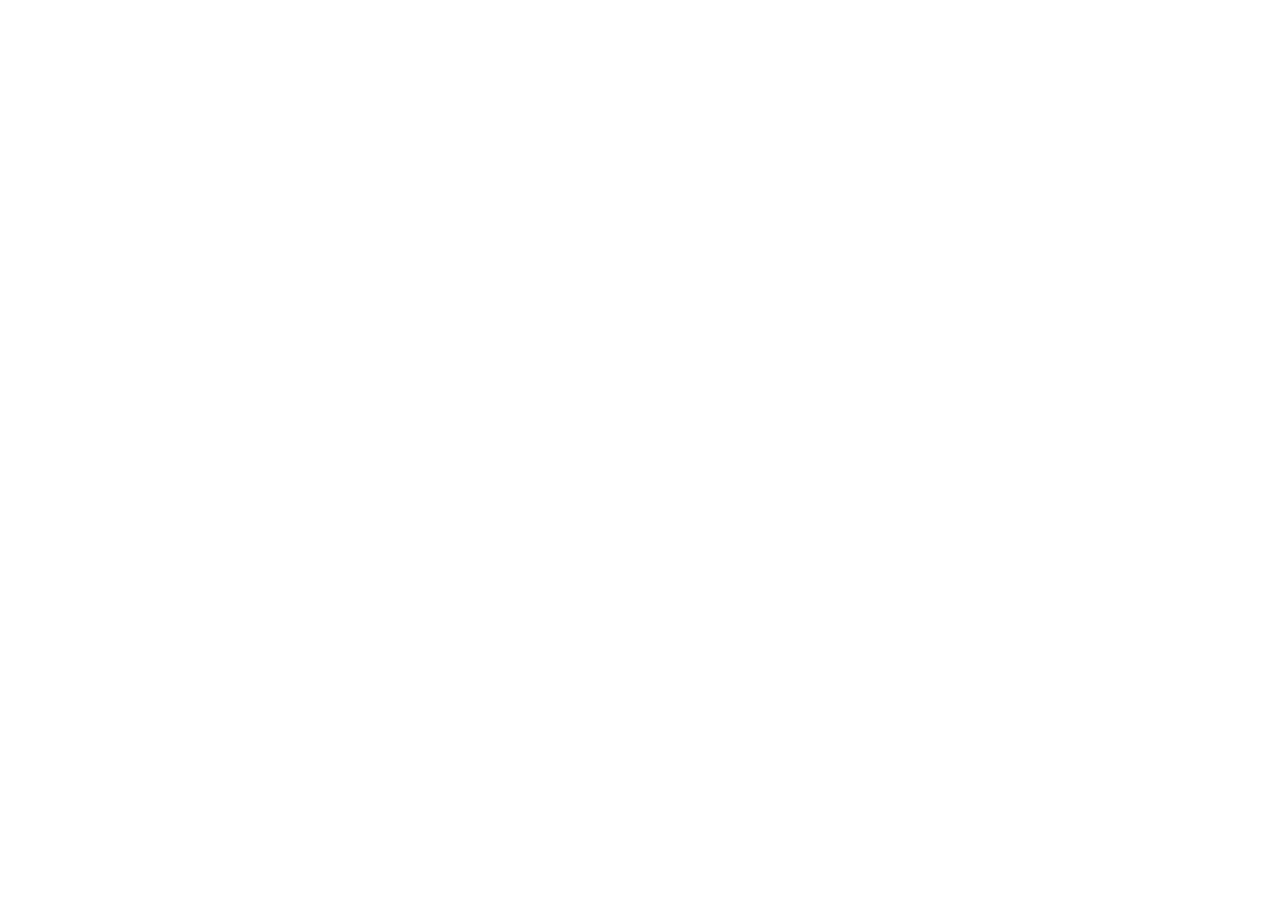
==== commit cf6563b5: "Add files via upload" ====
--- a/aio-tools/index.html
+++ b/aio-tools/index.html
@@ -6,8 +6,8 @@
     <meta name="viewport" content="width=device-width, initial-scale=1.0" />
     <meta name="description" content="AIO Tools 免费在线工具箱：图片加水印、Word 与 PDF 互转、透明背景 GIF 制作。全部浏览器本地处理，隐私安全。" />
     <title>AIO Tools · 免费在线工具箱</title>
-    <script type="module" crossorigin src="/aio-tools/assets/index-3BQN_mug.js"></script>
-    <link rel="stylesheet" crossorigin href="/aio-tools/assets/index-BnLZZxKl.css">
+    <script type="module" crossorigin src="/aio-tools/assets/index-DRvCYobi.js"></script>
+    <link rel="stylesheet" crossorigin href="/aio-tools/assets/index-TEBEslNw.css">
   </head>
   <body>
     <div id="root"></div>
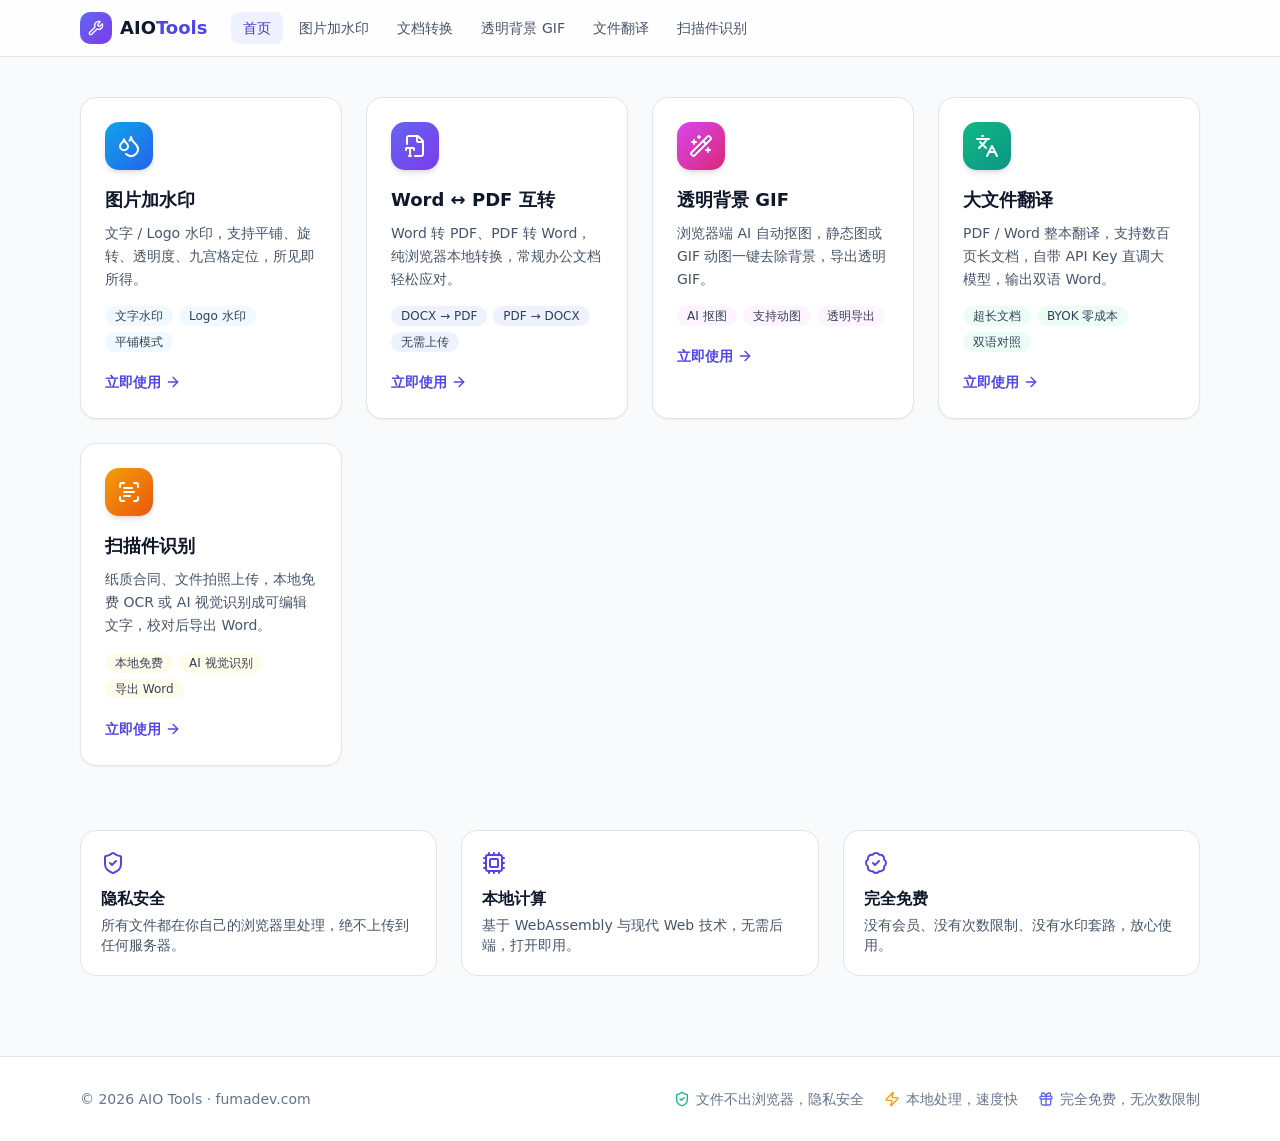
==== commit 3c953c5a: "Add files via upload" ====
--- a/aio-tools/index.html
+++ b/aio-tools/index.html
@@ -6,7 +6,7 @@
     <meta name="viewport" content="width=device-width, initial-scale=1.0" />
     <meta name="description" content="AIO Tools 免费在线工具箱：图片加水印、Word 与 PDF 互转、透明背景 GIF 制作。全部浏览器本地处理，隐私安全。" />
     <title>AIO Tools · 免费在线工具箱</title>
-    <script type="module" crossorigin src="/aio-tools/assets/index-DRvCYobi.js"></script>
+    <script type="module" crossorigin src="/aio-tools/assets/index-C27Ve3J8.js"></script>
     <link rel="stylesheet" crossorigin href="/aio-tools/assets/index-TEBEslNw.css">
   </head>
   <body>
--- a/aio-tools/assets/index-TEBEslNw.css
+++ b/aio-tools/assets/index-TEBEslNw.css
@@ -0,0 +1 @@
+*,:before,:after{--tw-border-spacing-x: 0;--tw-border-spacing-y: 0;--tw-translate-x: 0;--tw-translate-y: 0;--tw-rotate: 0;--tw-skew-x: 0;--tw-skew-y: 0;--tw-scale-x: 1;--tw-scale-y: 1;--tw-pan-x: ;--tw-pan-y: ;--tw-pinch-zoom: ;--tw-scroll-snap-strictness: proximity;--tw-gradient-from-position: ;--tw-gradient-via-position: ;--tw-gradient-to-position: ;--tw-ordinal: ;--tw-slashed-zero: ;--tw-numeric-figure: ;--tw-numeric-spacing: ;--tw-numeric-fraction: ;--tw-ring-inset: ;--tw-ring-offset-width: 0px;--tw-ring-offset-color: #fff;--tw-ring-color: rgb(59 130 246 / .5);--tw-ring-offset-shadow: 0 0 #0000;--tw-ring-shadow: 0 0 #0000;--tw-shadow: 0 0 #0000;--tw-shadow-colored: 0 0 #0000;--tw-blur: ;--tw-brightness: ;--tw-contrast: ;--tw-grayscale: ;--tw-hue-rotate: ;--tw-invert: ;--tw-saturate: ;--tw-sepia: ;--tw-drop-shadow: ;--tw-backdrop-blur: ;--tw-backdrop-brightness: ;--tw-backdrop-contrast: ;--tw-backdrop-grayscale: ;--tw-backdrop-hue-rotate: ;--tw-backdrop-invert: ;--tw-backdrop-opacity: ;--tw-backdrop-saturate: ;--tw-backdrop-sepia: ;--tw-contain-size: ;--tw-contain-layout: ;--tw-contain-paint: ;--tw-contain-style: }::backdrop{--tw-border-spacing-x: 0;--tw-border-spacing-y: 0;--tw-translate-x: 0;--tw-translate-y: 0;--tw-rotate: 0;--tw-skew-x: 0;--tw-skew-y: 0;--tw-scale-x: 1;--tw-scale-y: 1;--tw-pan-x: ;--tw-pan-y: ;--tw-pinch-zoom: ;--tw-scroll-snap-strictness: proximity;--tw-gradient-from-position: ;--tw-gradient-via-position: ;--tw-gradient-to-position: ;--tw-ordinal: ;--tw-slashed-zero: ;--tw-numeric-figure: ;--tw-numeric-spacing: ;--tw-numeric-fraction: ;--tw-ring-inset: ;--tw-ring-offset-width: 0px;--tw-ring-offset-color: #fff;--tw-ring-color: rgb(59 130 246 / .5);--tw-ring-offset-shadow: 0 0 #0000;--tw-ring-shadow: 0 0 #0000;--tw-shadow: 0 0 #0000;--tw-shadow-colored: 0 0 #0000;--tw-blur: ;--tw-brightness: ;--tw-contrast: ;--tw-grayscale: ;--tw-hue-rotate: ;--tw-invert: ;--tw-saturate: ;--tw-sepia: ;--tw-drop-shadow: ;--tw-backdrop-blur: ;--tw-backdrop-brightness: ;--tw-backdrop-contrast: ;--tw-backdrop-grayscale: ;--tw-backdrop-hue-rotate: ;--tw-backdrop-invert: ;--tw-backdrop-opacity: ;--tw-backdrop-saturate: ;--tw-backdrop-sepia: ;--tw-contain-size: ;--tw-contain-layout: ;--tw-contain-paint: ;--tw-contain-style: }*,:before,:after{box-sizing:border-box;border-width:0;border-style:solid;border-color:#e5e7eb}:before,:after{--tw-content: ""}html,:host{line-height:1.5;-webkit-text-size-adjust:100%;-moz-tab-size:4;-o-tab-size:4;tab-size:4;font-family:ui-sans-serif,system-ui,sans-serif,"Apple Color Emoji","Segoe UI Emoji",Segoe UI Symbol,"Noto Color Emoji";font-feature-settings:normal;font-variation-settings:normal;-webkit-tap-highlight-color:transparent}body{margin:0;line-height:inherit}hr{height:0;color:inherit;border-top-width:1px}abbr:where([title]){-webkit-text-decoration:underline dotted;text-decoration:underline dotted}h1,h2,h3,h4,h5,h6{font-size:inherit;font-weight:inherit}a{color:inherit;text-decoration:inherit}b,strong{font-weight:bolder}code,kbd,samp,pre{font-family:ui-monospace,SFMono-Regular,Menlo,Monaco,Consolas,Liberation Mono,Courier New,monospace;font-feature-settings:normal;font-variation-settings:normal;font-size:1em}small{font-size:80%}sub,sup{font-size:75%;line-height:0;position:relative;vertical-align:baseline}sub{bottom:-.25em}sup{top:-.5em}table{text-indent:0;border-color:inherit;border-collapse:collapse}button,input,optgroup,select,textarea{font-family:inherit;font-feature-settings:inherit;font-variation-settings:inherit;font-size:100%;font-weight:inherit;line-height:inherit;letter-spacing:inherit;color:inherit;margin:0;padding:0}button,select{text-transform:none}button,input:where([type=button]),input:where([type=reset]),input:where([type=submit]){-webkit-appearance:button;background-color:transparent;background-image:none}:-moz-focusring{outline:auto}:-moz-ui-invalid{box-shadow:none}progress{vertical-align:baseline}::-webkit-inner-spin-button,::-webkit-outer-spin-button{height:auto}[type=search]{-webkit-appearance:textfield;outline-offset:-2px}::-webkit-search-decoration{-webkit-appearance:none}::-webkit-file-upload-button{-webkit-appearance:button;font:inherit}summary{display:list-item}blockquote,dl,dd,h1,h2,h3,h4,h5,h6,hr,figure,p,pre{margin:0}fieldset{margin:0;padding:0}legend{padding:0}ol,ul,menu{list-style:none;margin:0;padding:0}dialog{padding:0}textarea{resize:vertical}input::-moz-placeholder,textarea::-moz-placeholder{opacity:1;color:#9ca3af}input::placeholder,textarea::placeholder{opacity:1;color:#9ca3af}button,[role=button]{cursor:pointer}:disabled{cursor:default}img,svg,video,canvas,audio,iframe,embed,object{display:block;vertical-align:middle}img,video{max-width:100%;height:auto}[hidden]:where(:not([hidden=until-found])){display:none}:root{--background: 0 0% 100%;--foreground: 240 10% 3.9%;--card: 0 0% 100%;--card-foreground: 240 10% 3.9%;--popover: 0 0% 100%;--popover-foreground: 240 10% 3.9%;--primary: 240 5.9% 10%;--primary-foreground: 0 0% 98%;--secondary: 240 4.8% 95.9%;--secondary-foreground: 240 5.9% 10%;--muted: 240 4.8% 95.9%;--muted-foreground: 240 3.8% 46.1%;--accent: 240 4.8% 95.9%;--accent-foreground: 240 5.9% 10%;--destructive: 0 84.2% 60.2%;--destructive-foreground: 0 0% 98%;--border: 240 5.9% 90%;--input: 240 5.9% 90%;--ring: 240 5.9% 10%;--radius: .625rem;--sidebar-background: 0 0% 98%;--sidebar-foreground: 240 5.3% 26.1%;--sidebar-primary: 240 5.9% 10%;--sidebar-primary-foreground: 0 0% 98%;--sidebar-accent: 240 4.8% 95.9%;--sidebar-accent-foreground: 240 5.9% 10%;--sidebar-border: 220 13% 91%;--sidebar-ring: 217.2 91.2% 59.8%}.dark{--background: 240 10% 3.9%;--foreground: 0 0% 98%;--card: 240 10% 3.9%;--card-foreground: 0 0% 98%;--popover: 240 10% 3.9%;--popover-foreground: 0 0% 98%;--primary: 0 0% 98%;--primary-foreground: 240 5.9% 10%;--secondary: 240 3.7% 15.9%;--secondary-foreground: 0 0% 98%;--muted: 240 3.7% 15.9%;--muted-foreground: 240 5% 64.9%;--accent: 240 3.7% 15.9%;--accent-foreground: 0 0% 98%;--destructive: 0 62.8% 30.6%;--destructive-foreground: 0 0% 98%;--border: 240 3.7% 15.9%;--input: 240 3.7% 15.9%;--ring: 240 4.9% 83.9%;--sidebar-background: 240 5.9% 10%;--sidebar-foreground: 240 4.8% 95.9%;--sidebar-primary: 224.3 76.3% 48%;--sidebar-primary-foreground: 0 0% 100%;--sidebar-accent: 240 3.7% 15.9%;--sidebar-accent-foreground: 240 4.8% 95.9%;--sidebar-border: 240 3.7% 15.9%;--sidebar-ring: 217.2 91.2% 59.8%}*{border-color:hsl(var(--border))}body{background-color:hsl(var(--background));color:hsl(var(--foreground))}.\!container{width:100%!important}.container{width:100%}@media(min-width:640px){.\!container{max-width:640px!important}.container{max-width:640px}}@media(min-width:768px){.\!container{max-width:768px!important}.container{max-width:768px}}@media(min-width:1024px){.\!container{max-width:1024px!important}.container{max-width:1024px}}@media(min-width:1280px){.\!container{max-width:1280px!important}.container{max-width:1280px}}@media(min-width:1536px){.\!container{max-width:1536px!important}.container{max-width:1536px}}.sr-only{position:absolute;width:1px;height:1px;padding:0;margin:-1px;overflow:hidden;clip:rect(0,0,0,0);white-space:nowrap;border-width:0}.pointer-events-none{pointer-events:none}.visible{visibility:visible}.invisible{visibility:hidden}.static{position:static}.fixed{position:fixed}.absolute{position:absolute}.relative{position:relative}.sticky{position:sticky}.inset-0{inset:0}.inset-x-0{left:0;right:0}.inset-y-0{top:0;bottom:0}.-bottom-12{bottom:-3rem}.-left-12{left:-3rem}.-right-12{right:-3rem}.-top-12{top:-3rem}.bottom-0{bottom:0}.left-0{left:0}.left-1\/2{left:50%}.left-2{left:.5rem}.left-\[-99999px\]{left:-99999px}.left-\[50\%\]{left:50%}.right-0{right:0}.right-1{right:.25rem}.right-2{right:.5rem}.right-3{right:.75rem}.right-4{right:1rem}.top-0{top:0}.top-1\.5{top:.375rem}.top-1\/2{top:50%}.top-3\.5{top:.875rem}.top-4{top:1rem}.top-\[1px\]{top:1px}.top-\[50\%\]{top:50%}.top-\[60\%\]{top:60%}.top-full{top:100%}.isolate{isolation:isolate}.z-10{z-index:10}.z-20{z-index:20}.z-40{z-index:40}.z-50{z-index:50}.z-\[1\]{z-index:1}.order-first{order:-9999}.order-last{order:9999}.col-start-2{grid-column-start:2}.row-span-2{grid-row:span 2 / span 2}.row-start-1{grid-row-start:1}.\!m-0{margin:0!important}.-mx-1{margin-left:-.25rem;margin-right:-.25rem}.-my-2{margin-top:-.5rem;margin-bottom:-.5rem}.mx-2{margin-left:.5rem;margin-right:.5rem}.mx-3\.5{margin-left:.875rem;margin-right:.875rem}.mx-auto{margin-left:auto;margin-right:auto}.my-0{margin-top:0;margin-bottom:0}.my-0\.5{margin-top:.125rem;margin-bottom:.125rem}.my-1{margin-top:.25rem;margin-bottom:.25rem}.-ml-4{margin-left:-1rem}.-mt-4{margin-top:-1rem}.mb-2{margin-bottom:.5rem}.mb-3{margin-bottom:.75rem}.mb-6{margin-bottom:1.5rem}.ml-1{margin-left:.25rem}.ml-4{margin-left:1rem}.ml-auto{margin-left:auto}.mr-0\.5{margin-right:.125rem}.mr-1\.5{margin-right:.375rem}.mr-2{margin-right:.5rem}.mt-0\.5{margin-top:.125rem}.mt-1{margin-top:.25rem}.mt-1\.5{margin-top:.375rem}.mt-16{margin-top:4rem}.mt-2{margin-top:.5rem}.mt-3{margin-top:.75rem}.mt-4{margin-top:1rem}.mt-5{margin-top:1.25rem}.mt-auto{margin-top:auto}.line-clamp-1{overflow:hidden;display:-webkit-box;-webkit-box-orient:vertical;-webkit-line-clamp:1}.line-clamp-2{overflow:hidden;display:-webkit-box;-webkit-box-orient:vertical;-webkit-line-clamp:2}.block{display:block}.inline{display:inline}.flex{display:flex}.inline-flex{display:inline-flex}.table{display:table}.table-caption{display:table-caption}.table-cell{display:table-cell}.table-row{display:table-row}.grid{display:grid}.hidden{display:none}.aspect-square{aspect-ratio:1 / 1}.aspect-video{aspect-ratio:16 / 9}.size-10{width:2.5rem;height:2.5rem}.size-2{width:.5rem;height:.5rem}.size-2\.5{width:.625rem;height:.625rem}.size-3{width:.75rem;height:.75rem}.size-3\.5{width:.875rem;height:.875rem}.size-4{width:1rem;height:1rem}.size-6{width:1.5rem;height:1.5rem}.size-7{width:1.75rem;height:1.75rem}.size-8{width:2rem;height:2rem}.size-9{width:2.25rem;height:2.25rem}.size-auto{width:auto;height:auto}.size-full{width:100%;height:100%}.h-1\.5{height:.375rem}.h-10{height:2.5rem}.h-12{height:3rem}.h-14{height:3.5rem}.h-2{height:.5rem}.h-2\.5{height:.625rem}.h-3{height:.75rem}.h-3\.5{height:.875rem}.h-4{height:1rem}.h-5{height:1.25rem}.h-6{height:1.5rem}.h-7{height:1.75rem}.h-72{height:18rem}.h-8{height:2rem}.h-9{height:2.25rem}.h-\[1\.15rem\]{height:1.15rem}.h-\[calc\(100\%-1px\)\]{height:calc(100% - 1px)}.h-\[var\(--radix-navigation-menu-viewport-height\)\]{height:var(--radix-navigation-menu-viewport-height)}.h-\[var\(--radix-select-trigger-height\)\]{height:var(--radix-select-trigger-height)}.h-auto{height:auto}.h-fit{height:-moz-fit-content;height:fit-content}.h-full{height:100%}.h-px{height:1px}.h-svh{height:100svh}.max-h-80{max-height:20rem}.max-h-\[300px\]{max-height:300px}.max-h-\[60vh\]{max-height:60vh}.min-h-0{min-height:0px}.min-h-16{min-height:4rem}.min-h-4{min-height:1rem}.min-h-64{min-height:16rem}.min-h-72{min-height:18rem}.min-h-screen{min-height:100vh}.min-h-svh{min-height:100svh}.w-0{width:0px}.w-1{width:.25rem}.w-10{width:2.5rem}.w-12{width:3rem}.w-14{width:3.5rem}.w-2{width:.5rem}.w-2\.5{width:.625rem}.w-3{width:.75rem}.w-3\.5{width:.875rem}.w-3\/4{width:75%}.w-4{width:1rem}.w-5{width:1.25rem}.w-6{width:1.5rem}.w-64{width:16rem}.w-72{width:18rem}.w-8{width:2rem}.w-9{width:2.25rem}.w-\[100px\]{width:100px}.w-auto{width:auto}.w-fit{width:-moz-fit-content;width:fit-content}.w-full{width:100%}.w-max{width:-moz-max-content;width:max-content}.w-px{width:1px}.min-w-0{min-width:0px}.min-w-10{min-width:2.5rem}.min-w-5{min-width:1.25rem}.min-w-8{min-width:2rem}.min-w-9{min-width:2.25rem}.min-w-\[12rem\]{min-width:12rem}.min-w-\[8rem\]{min-width:8rem}.min-w-\[var\(--radix-select-trigger-width\)\]{min-width:var(--radix-select-trigger-width)}.max-w-4xl{max-width:56rem}.max-w-6xl{max-width:72rem}.max-w-\[calc\(100\%-2rem\)\]{max-width:calc(100% - 2rem)}.max-w-full{max-width:100%}.max-w-max{max-width:-moz-max-content;max-width:max-content}.max-w-sm{max-width:24rem}.flex-1{flex:1 1 0%}.shrink-0{flex-shrink:0}.grow{flex-grow:1}.grow-0{flex-grow:0}.basis-full{flex-basis:100%}.caption-bottom{caption-side:bottom}.border-collapse{border-collapse:collapse}.-translate-x-1\/2{--tw-translate-x: -50%;transform:translate(var(--tw-translate-x),var(--tw-translate-y)) rotate(var(--tw-rotate)) skew(var(--tw-skew-x)) skewY(var(--tw-skew-y)) scaleX(var(--tw-scale-x)) scaleY(var(--tw-scale-y))}.-translate-x-px{--tw-translate-x: -1px;transform:translate(var(--tw-translate-x),var(--tw-translate-y)) rotate(var(--tw-rotate)) skew(var(--tw-skew-x)) skewY(var(--tw-skew-y)) scaleX(var(--tw-scale-x)) scaleY(var(--tw-scale-y))}.-translate-y-1\/2{--tw-translate-y: -50%;transform:translate(var(--tw-translate-x),var(--tw-translate-y)) rotate(var(--tw-rotate)) skew(var(--tw-skew-x)) skewY(var(--tw-skew-y)) scaleX(var(--tw-scale-x)) scaleY(var(--tw-scale-y))}.translate-x-\[-50\%\]{--tw-translate-x: -50%;transform:translate(var(--tw-translate-x),var(--tw-translate-y)) rotate(var(--tw-rotate)) skew(var(--tw-skew-x)) skewY(var(--tw-skew-y)) scaleX(var(--tw-scale-x)) scaleY(var(--tw-scale-y))}.translate-x-px{--tw-translate-x: 1px;transform:translate(var(--tw-translate-x),var(--tw-translate-y)) rotate(var(--tw-rotate)) skew(var(--tw-skew-x)) skewY(var(--tw-skew-y)) scaleX(var(--tw-scale-x)) scaleY(var(--tw-scale-y))}.translate-y-0\.5{--tw-translate-y: .125rem;transform:translate(var(--tw-translate-x),var(--tw-translate-y)) rotate(var(--tw-rotate)) skew(var(--tw-skew-x)) skewY(var(--tw-skew-y)) scaleX(var(--tw-scale-x)) scaleY(var(--tw-scale-y))}.translate-y-\[-50\%\]{--tw-translate-y: -50%;transform:translate(var(--tw-translate-x),var(--tw-translate-y)) rotate(var(--tw-rotate)) skew(var(--tw-skew-x)) skewY(var(--tw-skew-y)) scaleX(var(--tw-scale-x)) scaleY(var(--tw-scale-y))}.translate-y-\[calc\(-50\%_-_2px\)\]{--tw-translate-y: calc(-50% - 2px) ;transform:translate(var(--tw-translate-x),var(--tw-translate-y)) rotate(var(--tw-rotate)) skew(var(--tw-skew-x)) skewY(var(--tw-skew-y)) scaleX(var(--tw-scale-x)) scaleY(var(--tw-scale-y))}.rotate-45{--tw-rotate: 45deg;transform:translate(var(--tw-translate-x),var(--tw-translate-y)) rotate(var(--tw-rotate)) skew(var(--tw-skew-x)) skewY(var(--tw-skew-y)) scaleX(var(--tw-scale-x)) scaleY(var(--tw-scale-y))}.rotate-90{--tw-rotate: 90deg;transform:translate(var(--tw-translate-x),var(--tw-translate-y)) rotate(var(--tw-rotate)) skew(var(--tw-skew-x)) skewY(var(--tw-skew-y)) scaleX(var(--tw-scale-x)) scaleY(var(--tw-scale-y))}.transform{transform:translate(var(--tw-translate-x),var(--tw-translate-y)) rotate(var(--tw-rotate)) skew(var(--tw-skew-x)) skewY(var(--tw-skew-y)) scaleX(var(--tw-scale-x)) scaleY(var(--tw-scale-y))}@keyframes caret-blink{0%,70%,to{opacity:1}20%,50%{opacity:0}}.animate-caret-blink{animation:caret-blink 1.25s ease-out infinite}@keyframes pulse{50%{opacity:.5}}.animate-pulse{animation:pulse 2s cubic-bezier(.4,0,.6,1) infinite}@keyframes spin{to{transform:rotate(360deg)}}.animate-spin{animation:spin 1s linear infinite}.cursor-default{cursor:default}.cursor-pointer{cursor:pointer}.cursor-text{cursor:text}.touch-none{touch-action:none}.select-none{-webkit-user-select:none;-moz-user-select:none;user-select:none}.resize-none{resize:none}.scroll-my-1{scroll-margin-top:.25rem;scroll-margin-bottom:.25rem}.scroll-py-1{scroll-padding-top:.25rem;scroll-padding-bottom:.25rem}.list-disc{list-style-type:disc}.list-none{list-style-type:none}.auto-rows-min{grid-auto-rows:min-content}.grid-cols-2{grid-template-columns:repeat(2,minmax(0,1fr))}.grid-cols-\[0_1fr\]{grid-template-columns:0 1fr}.grid-rows-\[auto_auto\]{grid-template-rows:auto auto}.flex-row{flex-direction:row}.flex-col{flex-direction:column}.flex-col-reverse{flex-direction:column-reverse}.flex-wrap{flex-wrap:wrap}.place-content-center{place-content:center}.items-start{align-items:flex-start}.items-end{align-items:flex-end}.items-center{align-items:center}.items-stretch{align-items:stretch}.justify-start{justify-content:flex-start}.justify-center{justify-content:center}.justify-between{justify-content:space-between}.justify-items-start{justify-items:start}.gap-0\.5{gap:.125rem}.gap-1{gap:.25rem}.gap-1\.5{gap:.375rem}.gap-2{gap:.5rem}.gap-2\.5{gap:.625rem}.gap-3{gap:.75rem}.gap-4{gap:1rem}.gap-6{gap:1.5rem}.gap-7{gap:1.75rem}.gap-\[--spacing\(var\(--gap\)\)\]{gap:var(--spacing(var(--gap)))}.gap-x-5{-moz-column-gap:1.25rem;column-gap:1.25rem}.gap-y-0\.5{row-gap:.125rem}.gap-y-1{row-gap:.25rem}.space-y-0>:not([hidden])~:not([hidden]){--tw-space-y-reverse: 0;margin-top:calc(0px * calc(1 - var(--tw-space-y-reverse)));margin-bottom:calc(0px * var(--tw-space-y-reverse))}.space-y-1\.5>:not([hidden])~:not([hidden]){--tw-space-y-reverse: 0;margin-top:calc(.375rem * calc(1 - var(--tw-space-y-reverse)));margin-bottom:calc(.375rem * var(--tw-space-y-reverse))}.space-y-2>:not([hidden])~:not([hidden]){--tw-space-y-reverse: 0;margin-top:calc(.5rem * calc(1 - var(--tw-space-y-reverse)));margin-bottom:calc(.5rem * var(--tw-space-y-reverse))}.space-y-3>:not([hidden])~:not([hidden]){--tw-space-y-reverse: 0;margin-top:calc(.75rem * calc(1 - var(--tw-space-y-reverse)));margin-bottom:calc(.75rem * var(--tw-space-y-reverse))}.space-y-4>:not([hidden])~:not([hidden]){--tw-space-y-reverse: 0;margin-top:calc(1rem * calc(1 - var(--tw-space-y-reverse)));margin-bottom:calc(1rem * var(--tw-space-y-reverse))}.space-y-5>:not([hidden])~:not([hidden]){--tw-space-y-reverse: 0;margin-top:calc(1.25rem * calc(1 - var(--tw-space-y-reverse)));margin-bottom:calc(1.25rem * var(--tw-space-y-reverse))}.self-start{align-self:flex-start}.self-stretch{align-self:stretch}.justify-self-end{justify-self:end}.overflow-auto{overflow:auto}.overflow-hidden{overflow:hidden}.overflow-x-auto{overflow-x:auto}.overflow-y-auto{overflow-y:auto}.overflow-x-hidden{overflow-x:hidden}.truncate{overflow:hidden;text-overflow:ellipsis;white-space:nowrap}.whitespace-nowrap{white-space:nowrap}.text-balance{text-wrap:balance}.break-words{overflow-wrap:break-word}.rounded{border-radius:.25rem}.rounded-2xl{border-radius:1rem}.rounded-\[2px\]{border-radius:2px}.rounded-\[4px\]{border-radius:4px}.rounded-\[calc\(var\(--radius\)-5px\)\]{border-radius:calc(var(--radius) - 5px)}.rounded-\[inherit\]{border-radius:inherit}.rounded-full{border-radius:9999px}.rounded-lg{border-radius:var(--radius)}.rounded-md{border-radius:calc(var(--radius) - 2px)}.rounded-none{border-radius:0}.rounded-sm{border-radius:calc(var(--radius) - 4px)}.rounded-xl{border-radius:calc(var(--radius) + 4px)}.rounded-xs{border-radius:calc(var(--radius) - 6px)}.rounded-l-md{border-top-left-radius:calc(var(--radius) - 2px);border-bottom-left-radius:calc(var(--radius) - 2px)}.rounded-r-md{border-top-right-radius:calc(var(--radius) - 2px);border-bottom-right-radius:calc(var(--radius) - 2px)}.rounded-tl-sm{border-top-left-radius:calc(var(--radius) - 4px)}.border{border-width:1px}.border-0{border-width:0px}.border-2{border-width:2px}.border-\[1\.5px\]{border-width:1.5px}.border-y{border-top-width:1px;border-bottom-width:1px}.border-b{border-bottom-width:1px}.border-l{border-left-width:1px}.border-r{border-right-width:1px}.border-t{border-top-width:1px}.border-dashed{border-style:dashed}.border-border{border-color:hsl(var(--border))}.border-border\/50{border-color:hsl(var(--border) / .5)}.border-indigo-100{--tw-border-opacity: 1;border-color:rgb(224 231 255 / var(--tw-border-opacity, 1))}.border-indigo-500{--tw-border-opacity: 1;border-color:rgb(99 102 241 / var(--tw-border-opacity, 1))}.border-input{border-color:hsl(var(--input))}.border-primary{border-color:hsl(var(--primary))}.border-red-200{--tw-border-opacity: 1;border-color:rgb(254 202 202 / var(--tw-border-opacity, 1))}.border-sidebar-border{border-color:hsl(var(--sidebar-border))}.border-slate-300{--tw-border-opacity: 1;border-color:rgb(203 213 225 / var(--tw-border-opacity, 1))}.border-transparent{border-color:transparent}.border-l-transparent{border-left-color:transparent}.border-t-transparent{border-top-color:transparent}.bg-accent{background-color:hsl(var(--accent))}.bg-amber-50{--tw-bg-opacity: 1;background-color:rgb(255 251 235 / var(--tw-bg-opacity, 1))}.bg-background{background-color:hsl(var(--background))}.bg-black\/50{background-color:#00000080}.bg-border{background-color:hsl(var(--border))}.bg-card{background-color:hsl(var(--card))}.bg-destructive{--tw-bg-opacity: 1;background-color:hsl(var(--destructive) / var(--tw-bg-opacity, 1))}.bg-emerald-50{--tw-bg-opacity: 1;background-color:rgb(236 253 245 / var(--tw-bg-opacity, 1))}.bg-foreground{background-color:hsl(var(--foreground))}.bg-fuchsia-50{--tw-bg-opacity: 1;background-color:rgb(253 244 255 / var(--tw-bg-opacity, 1))}.bg-indigo-50{--tw-bg-opacity: 1;background-color:rgb(238 242 255 / var(--tw-bg-opacity, 1))}.bg-indigo-50\/50{background-color:#eef2ff80}.bg-input{background-color:hsl(var(--input))}.bg-muted{background-color:hsl(var(--muted))}.bg-muted\/50{background-color:hsl(var(--muted) / .5)}.bg-popover{background-color:hsl(var(--popover))}.bg-primary{background-color:hsl(var(--primary))}.bg-primary\/20{background-color:hsl(var(--primary) / .2)}.bg-red-50{--tw-bg-opacity: 1;background-color:rgb(254 242 242 / var(--tw-bg-opacity, 1))}.bg-secondary{background-color:hsl(var(--secondary))}.bg-sidebar{background-color:hsl(var(--sidebar-background))}.bg-sidebar-border{background-color:hsl(var(--sidebar-border))}.bg-sky-50{--tw-bg-opacity: 1;background-color:rgb(240 249 255 / var(--tw-bg-opacity, 1))}.bg-slate-100{--tw-bg-opacity: 1;background-color:rgb(241 245 249 / var(--tw-bg-opacity, 1))}.bg-slate-50{--tw-bg-opacity: 1;background-color:rgb(248 250 252 / var(--tw-bg-opacity, 1))}.bg-transparent{background-color:transparent}.bg-white{--tw-bg-opacity: 1;background-color:rgb(255 255 255 / var(--tw-bg-opacity, 1))}.bg-white\/80{background-color:#fffc}.bg-gradient-to-br{background-image:linear-gradient(to bottom right,var(--tw-gradient-stops))}.from-amber-500{--tw-gradient-from: #f59e0b var(--tw-gradient-from-position);--tw-gradient-to: rgb(245 158 11 / 0) var(--tw-gradient-to-position);--tw-gradient-stops: var(--tw-gradient-from), var(--tw-gradient-to)}.from-emerald-500{--tw-gradient-from: #10b981 var(--tw-gradient-from-position);--tw-gradient-to: rgb(16 185 129 / 0) var(--tw-gradient-to-position);--tw-gradient-stops: var(--tw-gradient-from), var(--tw-gradient-to)}.from-fuchsia-500{--tw-gradient-from: #d946ef var(--tw-gradient-from-position);--tw-gradient-to: rgb(217 70 239 / 0) var(--tw-gradient-to-position);--tw-gradient-stops: var(--tw-gradient-from), var(--tw-gradient-to)}.from-indigo-500{--tw-gradient-from: #6366f1 var(--tw-gradient-from-position);--tw-gradient-to: rgb(99 102 241 / 0) var(--tw-gradient-to-position);--tw-gradient-stops: var(--tw-gradient-from), var(--tw-gradient-to)}.from-sky-500{--tw-gradient-from: #0ea5e9 var(--tw-gradient-from-position);--tw-gradient-to: rgb(14 165 233 / 0) var(--tw-gradient-to-position);--tw-gradient-stops: var(--tw-gradient-from), var(--tw-gradient-to)}.to-blue-600{--tw-gradient-to: #2563eb var(--tw-gradient-to-position)}.to-orange-600{--tw-gradient-to: #ea580c var(--tw-gradient-to-position)}.to-pink-600{--tw-gradient-to: #db2777 var(--tw-gradient-to-position)}.to-teal-600{--tw-gradient-to: #0d9488 var(--tw-gradient-to-position)}.to-violet-600{--tw-gradient-to: #7c3aed var(--tw-gradient-to-position)}.fill-current{fill:currentColor}.fill-foreground{fill:hsl(var(--foreground))}.fill-primary{fill:hsl(var(--primary))}.object-contain{-o-object-fit:contain;object-fit:contain}.p-0{padding:0}.p-1{padding:.25rem}.p-2{padding:.5rem}.p-3{padding:.75rem}.p-4{padding:1rem}.p-5{padding:1.25rem}.p-6{padding:1.5rem}.p-\[3px\]{padding:3px}.p-px{padding:1px}.px-1{padding-left:.25rem;padding-right:.25rem}.px-1\.5{padding-left:.375rem;padding-right:.375rem}.px-2{padding-left:.5rem;padding-right:.5rem}.px-2\.5{padding-left:.625rem;padding-right:.625rem}.px-3{padding-left:.75rem;padding-right:.75rem}.px-4{padding-left:1rem;padding-right:1rem}.px-6{padding-left:1.5rem;padding-right:1.5rem}.py-0\.5{padding-top:.125rem;padding-bottom:.125rem}.py-1{padding-top:.25rem;padding-bottom:.25rem}.py-1\.5{padding-top:.375rem;padding-bottom:.375rem}.py-10{padding-top:2.5rem;padding-bottom:2.5rem}.py-2{padding-top:.5rem;padding-bottom:.5rem}.py-20{padding-top:5rem;padding-bottom:5rem}.py-3{padding-top:.75rem;padding-bottom:.75rem}.py-4{padding-top:1rem;padding-bottom:1rem}.py-6{padding-top:1.5rem;padding-bottom:1.5rem}.py-8{padding-top:2rem;padding-bottom:2rem}.pb-2{padding-bottom:.5rem}.pb-20{padding-bottom:5rem}.pb-3{padding-bottom:.75rem}.pb-4{padding-bottom:1rem}.pl-2{padding-left:.5rem}.pl-3{padding-left:.75rem}.pl-4{padding-left:1rem}.pl-8{padding-left:2rem}.pr-1{padding-right:.25rem}.pr-2{padding-right:.5rem}.pr-2\.5{padding-right:.625rem}.pr-3{padding-right:.75rem}.pr-8{padding-right:2rem}.pt-0{padding-top:0}.pt-1{padding-top:.25rem}.pt-10{padding-top:2.5rem}.pt-2{padding-top:.5rem}.pt-3{padding-top:.75rem}.pt-4{padding-top:1rem}.text-left{text-align:left}.text-center{text-align:center}.align-middle{vertical-align:middle}.font-mono{font-family:ui-monospace,SFMono-Regular,Menlo,Monaco,Consolas,Liberation Mono,Courier New,monospace}.font-sans{font-family:ui-sans-serif,system-ui,sans-serif,"Apple Color Emoji","Segoe UI Emoji",Segoe UI Symbol,"Noto Color Emoji"}.text-2xl{font-size:1.5rem;line-height:2rem}.text-\[0\.8rem\]{font-size:.8rem}.text-base{font-size:1rem;line-height:1.5rem}.text-lg{font-size:1.125rem;line-height:1.75rem}.text-sm{font-size:.875rem;line-height:1.25rem}.text-sm\/relaxed{font-size:.875rem;line-height:1.625}.text-xs{font-size:.75rem;line-height:1rem}.font-bold{font-weight:700}.font-medium{font-weight:500}.font-normal{font-weight:400}.font-semibold{font-weight:600}.tabular-nums{--tw-numeric-spacing: tabular-nums;font-variant-numeric:var(--tw-ordinal) var(--tw-slashed-zero) var(--tw-numeric-figure) var(--tw-numeric-spacing) var(--tw-numeric-fraction)}.leading-none{line-height:1}.leading-normal{line-height:1.5}.leading-relaxed{line-height:1.625}.leading-snug{line-height:1.375}.tracking-tight{letter-spacing:-.025em}.tracking-widest{letter-spacing:.1em}.text-accent-foreground{color:hsl(var(--accent-foreground))}.text-amber-500{--tw-text-opacity: 1;color:rgb(245 158 11 / var(--tw-text-opacity, 1))}.text-amber-600{--tw-text-opacity: 1;color:rgb(217 119 6 / var(--tw-text-opacity, 1))}.text-background{color:hsl(var(--background))}.text-black{--tw-text-opacity: 1;color:rgb(0 0 0 / var(--tw-text-opacity, 1))}.text-card-foreground{color:hsl(var(--card-foreground))}.text-current{color:currentColor}.text-destructive{--tw-text-opacity: 1;color:hsl(var(--destructive) / var(--tw-text-opacity, 1))}.text-emerald-500{--tw-text-opacity: 1;color:rgb(16 185 129 / var(--tw-text-opacity, 1))}.text-emerald-600{--tw-text-opacity: 1;color:rgb(5 150 105 / var(--tw-text-opacity, 1))}.text-foreground{color:hsl(var(--foreground))}.text-indigo-500{--tw-text-opacity: 1;color:rgb(99 102 241 / var(--tw-text-opacity, 1))}.text-indigo-600{--tw-text-opacity: 1;color:rgb(79 70 229 / var(--tw-text-opacity, 1))}.text-indigo-700{--tw-text-opacity: 1;color:rgb(67 56 202 / var(--tw-text-opacity, 1))}.text-muted-foreground{color:hsl(var(--muted-foreground))}.text-popover-foreground{color:hsl(var(--popover-foreground))}.text-primary{color:hsl(var(--primary))}.text-primary-foreground{color:hsl(var(--primary-foreground))}.text-red-700{--tw-text-opacity: 1;color:rgb(185 28 28 / var(--tw-text-opacity, 1))}.text-secondary-foreground{color:hsl(var(--secondary-foreground))}.text-sidebar-foreground{color:hsl(var(--sidebar-foreground))}.text-sidebar-foreground\/70{color:hsl(var(--sidebar-foreground) / .7)}.text-slate-400{--tw-text-opacity: 1;color:rgb(148 163 184 / var(--tw-text-opacity, 1))}.text-slate-500{--tw-text-opacity: 1;color:rgb(100 116 139 / var(--tw-text-opacity, 1))}.text-slate-600{--tw-text-opacity: 1;color:rgb(71 85 105 / var(--tw-text-opacity, 1))}.text-slate-700{--tw-text-opacity: 1;color:rgb(51 65 85 / var(--tw-text-opacity, 1))}.text-slate-900{--tw-text-opacity: 1;color:rgb(15 23 42 / var(--tw-text-opacity, 1))}.text-violet-600{--tw-text-opacity: 1;color:rgb(124 58 237 / var(--tw-text-opacity, 1))}.text-white{--tw-text-opacity: 1;color:rgb(255 255 255 / var(--tw-text-opacity, 1))}.underline-offset-4{text-underline-offset:4px}.opacity-0{opacity:0}.opacity-50{opacity:.5}.opacity-70{opacity:.7}.shadow{--tw-shadow: 0 1px 3px 0 rgb(0 0 0 / .1), 0 1px 2px -1px rgb(0 0 0 / .1);--tw-shadow-colored: 0 1px 3px 0 var(--tw-shadow-color), 0 1px 2px -1px var(--tw-shadow-color);box-shadow:var(--tw-ring-offset-shadow, 0 0 #0000),var(--tw-ring-shadow, 0 0 #0000),var(--tw-shadow)}.shadow-\[0_0_0_1px_hsl\(var\(--sidebar-border\)\)\]{--tw-shadow: 0 0 0 1px hsl(var(--sidebar-border));--tw-shadow-colored: 0 0 0 1px var(--tw-shadow-color);box-shadow:var(--tw-ring-offset-shadow, 0 0 #0000),var(--tw-ring-shadow, 0 0 #0000),var(--tw-shadow)}.shadow-lg{--tw-shadow: 0 10px 15px -3px rgb(0 0 0 / .1), 0 4px 6px -4px rgb(0 0 0 / .1);--tw-shadow-colored: 0 10px 15px -3px var(--tw-shadow-color), 0 4px 6px -4px var(--tw-shadow-color);box-shadow:var(--tw-ring-offset-shadow, 0 0 #0000),var(--tw-ring-shadow, 0 0 #0000),var(--tw-shadow)}.shadow-md{--tw-shadow: 0 4px 6px -1px rgb(0 0 0 / .1), 0 2px 4px -2px rgb(0 0 0 / .1);--tw-shadow-colored: 0 4px 6px -1px var(--tw-shadow-color), 0 2px 4px -2px var(--tw-shadow-color);box-shadow:var(--tw-ring-offset-shadow, 0 0 #0000),var(--tw-ring-shadow, 0 0 #0000),var(--tw-shadow)}.shadow-none{--tw-shadow: 0 0 #0000;--tw-shadow-colored: 0 0 #0000;box-shadow:var(--tw-ring-offset-shadow, 0 0 #0000),var(--tw-ring-shadow, 0 0 #0000),var(--tw-shadow)}.shadow-sm{--tw-shadow: 0 1px 2px 0 rgb(0 0 0 / .05);--tw-shadow-colored: 0 1px 2px 0 var(--tw-shadow-color);box-shadow:var(--tw-ring-offset-shadow, 0 0 #0000),var(--tw-ring-shadow, 0 0 #0000),var(--tw-shadow)}.shadow-xl{--tw-shadow: 0 20px 25px -5px rgb(0 0 0 / .1), 0 8px 10px -6px rgb(0 0 0 / .1);--tw-shadow-colored: 0 20px 25px -5px var(--tw-shadow-color), 0 8px 10px -6px var(--tw-shadow-color);box-shadow:var(--tw-ring-offset-shadow, 0 0 #0000),var(--tw-ring-shadow, 0 0 #0000),var(--tw-shadow)}.shadow-xs{--tw-shadow: 0 1px 2px 0 rgb(0 0 0 / .05);--tw-shadow-colored: 0 1px 2px 0 var(--tw-shadow-color);box-shadow:var(--tw-ring-offset-shadow, 0 0 #0000),var(--tw-ring-shadow, 0 0 #0000),var(--tw-shadow)}.outline-none{outline:2px solid transparent;outline-offset:2px}.outline{outline-style:solid}.outline-2{outline-width:2px}.outline-indigo-500{outline-color:#6366f1}.ring-0{--tw-ring-offset-shadow: var(--tw-ring-inset) 0 0 0 var(--tw-ring-offset-width) var(--tw-ring-offset-color);--tw-ring-shadow: var(--tw-ring-inset) 0 0 0 calc(0px + var(--tw-ring-offset-width)) var(--tw-ring-color);box-shadow:var(--tw-ring-offset-shadow),var(--tw-ring-shadow),var(--tw-shadow, 0 0 #0000)}.ring-ring\/50{--tw-ring-color: hsl(var(--ring) / .5)}.ring-sidebar-ring{--tw-ring-color: hsl(var(--sidebar-ring))}.ring-offset-background{--tw-ring-offset-color: hsl(var(--background))}.filter{filter:var(--tw-blur) var(--tw-brightness) var(--tw-contrast) var(--tw-grayscale) var(--tw-hue-rotate) var(--tw-invert) var(--tw-saturate) var(--tw-sepia) var(--tw-drop-shadow)}.backdrop-blur{--tw-backdrop-blur: blur(8px);-webkit-backdrop-filter:var(--tw-backdrop-blur) var(--tw-backdrop-brightness) var(--tw-backdrop-contrast) var(--tw-backdrop-grayscale) var(--tw-backdrop-hue-rotate) var(--tw-backdrop-invert) var(--tw-backdrop-opacity) var(--tw-backdrop-saturate) var(--tw-backdrop-sepia);backdrop-filter:var(--tw-backdrop-blur) var(--tw-backdrop-brightness) var(--tw-backdrop-contrast) var(--tw-backdrop-grayscale) var(--tw-backdrop-hue-rotate) var(--tw-backdrop-invert) var(--tw-backdrop-opacity) var(--tw-backdrop-saturate) var(--tw-backdrop-sepia)}.transition{transition-property:color,background-color,border-color,text-decoration-color,fill,stroke,opacity,box-shadow,transform,filter,backdrop-filter;transition-timing-function:cubic-bezier(.4,0,.2,1);transition-duration:.15s}.transition-\[color\,box-shadow\]{transition-property:color,box-shadow;transition-timing-function:cubic-bezier(.4,0,.2,1);transition-duration:.15s}.transition-\[left\,right\,width\]{transition-property:left,right,width;transition-timing-function:cubic-bezier(.4,0,.2,1);transition-duration:.15s}.transition-\[margin\,opacity\]{transition-property:margin,opacity;transition-timing-function:cubic-bezier(.4,0,.2,1);transition-duration:.15s}.transition-\[width\,height\,padding\]{transition-property:width,height,padding;transition-timing-function:cubic-bezier(.4,0,.2,1);transition-duration:.15s}.transition-\[width\]{transition-property:width;transition-timing-function:cubic-bezier(.4,0,.2,1);transition-duration:.15s}.transition-all{transition-property:all;transition-timing-function:cubic-bezier(.4,0,.2,1);transition-duration:.15s}.transition-colors{transition-property:color,background-color,border-color,text-decoration-color,fill,stroke;transition-timing-function:cubic-bezier(.4,0,.2,1);transition-duration:.15s}.transition-none{transition-property:none}.transition-opacity{transition-property:opacity;transition-timing-function:cubic-bezier(.4,0,.2,1);transition-duration:.15s}.transition-shadow{transition-property:box-shadow;transition-timing-function:cubic-bezier(.4,0,.2,1);transition-duration:.15s}.transition-transform{transition-property:transform;transition-timing-function:cubic-bezier(.4,0,.2,1);transition-duration:.15s}.duration-100{transition-duration:.1s}.duration-1000{transition-duration:1s}.duration-200{transition-duration:.2s}.duration-300{transition-duration:.3s}.ease-in-out{transition-timing-function:cubic-bezier(.4,0,.2,1)}.ease-linear{transition-timing-function:linear}@keyframes enter{0%{opacity:var(--tw-enter-opacity, 1);transform:translate3d(var(--tw-enter-translate-x, 0),var(--tw-enter-translate-y, 0),0) scale3d(var(--tw-enter-scale, 1),var(--tw-enter-scale, 1),var(--tw-enter-scale, 1)) rotate(var(--tw-enter-rotate, 0))}}@keyframes exit{to{opacity:var(--tw-exit-opacity, 1);transform:translate3d(var(--tw-exit-translate-x, 0),var(--tw-exit-translate-y, 0),0) scale3d(var(--tw-exit-scale, 1),var(--tw-exit-scale, 1),var(--tw-exit-scale, 1)) rotate(var(--tw-exit-rotate, 0))}}.animate-in{animation-name:enter;animation-duration:.15s;--tw-enter-opacity: initial;--tw-enter-scale: initial;--tw-enter-rotate: initial;--tw-enter-translate-x: initial;--tw-enter-translate-y: initial}.fade-in-0{--tw-enter-opacity: 0}.zoom-in-95{--tw-enter-scale: .95}.duration-100{animation-duration:.1s}.duration-1000{animation-duration:1s}.duration-200{animation-duration:.2s}.duration-300{animation-duration:.3s}.ease-in-out{animation-timing-function:cubic-bezier(.4,0,.2,1)}.ease-linear{animation-timing-function:linear}.\[--cell-size\:--spacing\(8\)\]{--cell-size: var(--spacing(8))}.selection\:bg-primary *::-moz-selection{background-color:hsl(var(--primary))}.selection\:bg-primary *::selection{background-color:hsl(var(--primary))}.selection\:text-primary-foreground *::-moz-selection{color:hsl(var(--primary-foreground))}.selection\:text-primary-foreground *::selection{color:hsl(var(--primary-foreground))}.selection\:bg-primary::-moz-selection{background-color:hsl(var(--primary))}.selection\:bg-primary::selection{background-color:hsl(var(--primary))}.selection\:text-primary-foreground::-moz-selection{color:hsl(var(--primary-foreground))}.selection\:text-primary-foreground::selection{color:hsl(var(--primary-foreground))}.file\:inline-flex::file-selector-button{display:inline-flex}.file\:h-7::file-selector-button{height:1.75rem}.file\:border-0::file-selector-button{border-width:0px}.file\:bg-transparent::file-selector-button{background-color:transparent}.file\:text-sm::file-selector-button{font-size:.875rem;line-height:1.25rem}.file\:font-medium::file-selector-button{font-weight:500}.file\:text-foreground::file-selector-button{color:hsl(var(--foreground))}.placeholder\:text-muted-foreground::-moz-placeholder{color:hsl(var(--muted-foreground))}.placeholder\:text-muted-foreground::placeholder{color:hsl(var(--muted-foreground))}.after\:absolute:after{content:var(--tw-content);position:absolute}.after\:-inset-2:after{content:var(--tw-content);inset:-.5rem}.after\:inset-y-0:after{content:var(--tw-content);top:0;bottom:0}.after\:left-1\/2:after{content:var(--tw-content);left:50%}.after\:w-1:after{content:var(--tw-content);width:.25rem}.after\:w-\[2px\]:after{content:var(--tw-content);width:2px}.after\:-translate-x-1\/2:after{content:var(--tw-content);--tw-translate-x: -50%;transform:translate(var(--tw-translate-x),var(--tw-translate-y)) rotate(var(--tw-rotate)) skew(var(--tw-skew-x)) skewY(var(--tw-skew-y)) scaleX(var(--tw-scale-x)) scaleY(var(--tw-scale-y))}.first\:rounded-l-md:first-child{border-top-left-radius:calc(var(--radius) - 2px);border-bottom-left-radius:calc(var(--radius) - 2px)}.first\:border-l:first-child{border-left-width:1px}.last\:mt-0:last-child{margin-top:0}.last\:rounded-r-md:last-child{border-top-right-radius:calc(var(--radius) - 2px);border-bottom-right-radius:calc(var(--radius) - 2px)}.last\:border-b-0:last-child{border-bottom-width:0px}.hover\:-translate-y-1:hover{--tw-translate-y: -.25rem;transform:translate(var(--tw-translate-x),var(--tw-translate-y)) rotate(var(--tw-rotate)) skew(var(--tw-skew-x)) skewY(var(--tw-skew-y)) scaleX(var(--tw-scale-x)) scaleY(var(--tw-scale-y))}.hover\:border-indigo-400:hover{--tw-border-opacity: 1;border-color:rgb(129 140 248 / var(--tw-border-opacity, 1))}.hover\:bg-accent:hover{background-color:hsl(var(--accent))}.hover\:bg-destructive\/90:hover{background-color:hsl(var(--destructive) / .9)}.hover\:bg-muted:hover{background-color:hsl(var(--muted))}.hover\:bg-muted\/50:hover{background-color:hsl(var(--muted) / .5)}.hover\:bg-primary\/90:hover{background-color:hsl(var(--primary) / .9)}.hover\:bg-secondary\/80:hover{background-color:hsl(var(--secondary) / .8)}.hover\:bg-sidebar-accent:hover{background-color:hsl(var(--sidebar-accent))}.hover\:bg-slate-100:hover{--tw-bg-opacity: 1;background-color:rgb(241 245 249 / var(--tw-bg-opacity, 1))}.hover\:text-accent-foreground:hover{color:hsl(var(--accent-foreground))}.hover\:text-foreground:hover{color:hsl(var(--foreground))}.hover\:text-muted-foreground:hover{color:hsl(var(--muted-foreground))}.hover\:text-sidebar-accent-foreground:hover{color:hsl(var(--sidebar-accent-foreground))}.hover\:text-slate-900:hover{--tw-text-opacity: 1;color:rgb(15 23 42 / var(--tw-text-opacity, 1))}.hover\:underline:hover{text-decoration-line:underline}.hover\:opacity-100:hover{opacity:1}.hover\:shadow-\[0_0_0_1px_hsl\(var\(--sidebar-accent\)\)\]:hover{--tw-shadow: 0 0 0 1px hsl(var(--sidebar-accent));--tw-shadow-colored: 0 0 0 1px var(--tw-shadow-color);box-shadow:var(--tw-ring-offset-shadow, 0 0 #0000),var(--tw-ring-shadow, 0 0 #0000),var(--tw-shadow)}.hover\:shadow-lg:hover{--tw-shadow: 0 10px 15px -3px rgb(0 0 0 / .1), 0 4px 6px -4px rgb(0 0 0 / .1);--tw-shadow-colored: 0 10px 15px -3px var(--tw-shadow-color), 0 4px 6px -4px var(--tw-shadow-color);box-shadow:var(--tw-ring-offset-shadow, 0 0 #0000),var(--tw-ring-shadow, 0 0 #0000),var(--tw-shadow)}.hover\:ring-4:hover{--tw-ring-offset-shadow: var(--tw-ring-inset) 0 0 0 var(--tw-ring-offset-width) var(--tw-ring-offset-color);--tw-ring-shadow: var(--tw-ring-inset) 0 0 0 calc(4px + var(--tw-ring-offset-width)) var(--tw-ring-color);box-shadow:var(--tw-ring-offset-shadow),var(--tw-ring-shadow),var(--tw-shadow, 0 0 #0000)}.hover\:after\:bg-sidebar-border:hover:after{content:var(--tw-content);background-color:hsl(var(--sidebar-border))}.focus\:z-10:focus{z-index:10}.focus\:bg-accent:focus{background-color:hsl(var(--accent))}.focus\:text-accent-foreground:focus{color:hsl(var(--accent-foreground))}.focus\:ring-2:focus{--tw-ring-offset-shadow: var(--tw-ring-inset) 0 0 0 var(--tw-ring-offset-width) var(--tw-ring-offset-color);--tw-ring-shadow: var(--tw-ring-inset) 0 0 0 calc(2px + var(--tw-ring-offset-width)) var(--tw-ring-color);box-shadow:var(--tw-ring-offset-shadow),var(--tw-ring-shadow),var(--tw-shadow, 0 0 #0000)}.focus\:ring-ring:focus{--tw-ring-color: hsl(var(--ring))}.focus\:ring-offset-2:focus{--tw-ring-offset-width: 2px}.focus-visible\:z-10:focus-visible{z-index:10}.focus-visible\:border-ring:focus-visible{border-color:hsl(var(--ring))}.focus-visible\:outline-1:focus-visible{outline-width:1px}.focus-visible\:outline-ring:focus-visible{outline-color:hsl(var(--ring))}.focus-visible\:ring-0:focus-visible{--tw-ring-offset-shadow: var(--tw-ring-inset) 0 0 0 var(--tw-ring-offset-width) var(--tw-ring-offset-color);--tw-ring-shadow: var(--tw-ring-inset) 0 0 0 calc(0px + var(--tw-ring-offset-width)) var(--tw-ring-color);box-shadow:var(--tw-ring-offset-shadow),var(--tw-ring-shadow),var(--tw-shadow, 0 0 #0000)}.focus-visible\:ring-1:focus-visible{--tw-ring-offset-shadow: var(--tw-ring-inset) 0 0 0 var(--tw-ring-offset-width) var(--tw-ring-offset-color);--tw-ring-shadow: var(--tw-ring-inset) 0 0 0 calc(1px + var(--tw-ring-offset-width)) var(--tw-ring-color);box-shadow:var(--tw-ring-offset-shadow),var(--tw-ring-shadow),var(--tw-shadow, 0 0 #0000)}.focus-visible\:ring-2:focus-visible{--tw-ring-offset-shadow: var(--tw-ring-inset) 0 0 0 var(--tw-ring-offset-width) var(--tw-ring-offset-color);--tw-ring-shadow: var(--tw-ring-inset) 0 0 0 calc(2px + var(--tw-ring-offset-width)) var(--tw-ring-color);box-shadow:var(--tw-ring-offset-shadow),var(--tw-ring-shadow),var(--tw-shadow, 0 0 #0000)}.focus-visible\:ring-4:focus-visible{--tw-ring-offset-shadow: var(--tw-ring-inset) 0 0 0 var(--tw-ring-offset-width) var(--tw-ring-offset-color);--tw-ring-shadow: var(--tw-ring-inset) 0 0 0 calc(4px + var(--tw-ring-offset-width)) var(--tw-ring-color);box-shadow:var(--tw-ring-offset-shadow),var(--tw-ring-shadow),var(--tw-shadow, 0 0 #0000)}.focus-visible\:ring-\[3px\]:focus-visible{--tw-ring-offset-shadow: var(--tw-ring-inset) 0 0 0 var(--tw-ring-offset-width) var(--tw-ring-offset-color);--tw-ring-shadow: var(--tw-ring-inset) 0 0 0 calc(3px + var(--tw-ring-offset-width)) var(--tw-ring-color);box-shadow:var(--tw-ring-offset-shadow),var(--tw-ring-shadow),var(--tw-shadow, 0 0 #0000)}.focus-visible\:ring-destructive\/20:focus-visible{--tw-ring-color: hsl(var(--destructive) / .2)}.focus-visible\:ring-ring:focus-visible{--tw-ring-color: hsl(var(--ring))}.focus-visible\:ring-ring\/50:focus-visible{--tw-ring-color: hsl(var(--ring) / .5)}.focus-visible\:ring-offset-1:focus-visible{--tw-ring-offset-width: 1px}.active\:bg-sidebar-accent:active{background-color:hsl(var(--sidebar-accent))}.active\:text-sidebar-accent-foreground:active{color:hsl(var(--sidebar-accent-foreground))}.disabled\:pointer-events-none:disabled{pointer-events:none}.disabled\:cursor-not-allowed:disabled{cursor:not-allowed}.disabled\:opacity-50:disabled{opacity:.5}.group\/menu-item:focus-within .group-focus-within\/menu-item\:opacity-100{opacity:1}.group:hover .group-hover\:translate-x-1{--tw-translate-x: .25rem;transform:translate(var(--tw-translate-x),var(--tw-translate-y)) rotate(var(--tw-rotate)) skew(var(--tw-skew-x)) skewY(var(--tw-skew-y)) scaleX(var(--tw-scale-x)) scaleY(var(--tw-scale-y))}.group\/menu-item:hover .group-hover\/menu-item\:opacity-100{opacity:1}.peer\/menu-button:hover~.peer-hover\/menu-button\:text-sidebar-accent-foreground{color:hsl(var(--sidebar-accent-foreground))}.peer:disabled~.peer-disabled\:cursor-not-allowed{cursor:not-allowed}.peer:disabled~.peer-disabled\:opacity-50{opacity:.5}.has-\[\>button\]\:ml-\[-0\.45rem\]:has(>button){margin-left:-.45rem}.has-\[\>button\]\:mr-\[-0\.45rem\]:has(>button){margin-right:-.45rem}.has-\[\>kbd\]\:ml-\[-0\.35rem\]:has(>kbd){margin-left:-.35rem}.has-\[\>kbd\]\:mr-\[-0\.35rem\]:has(>kbd){margin-right:-.35rem}.has-\[\>\[data-align\=block-end\]\]\:h-auto:has(>[data-align=block-end]){height:auto}.has-\[\>\[data-align\=block-start\]\]\:h-auto:has(>[data-align=block-start]){height:auto}.has-\[\>textarea\]\:h-auto:has(>textarea){height:auto}.has-\[\>\[data-slot\=field\]\]\:w-full:has(>[data-slot=field]){width:100%}.has-\[\>svg\]\:grid-cols-\[calc\(var\(--spacing\)\*4\)_1fr\]:has(>svg){grid-template-columns:calc(var(--spacing) * 4) 1fr}.has-\[\>\[data-align\=block-end\]\]\:flex-col:has(>[data-align=block-end]){flex-direction:column}.has-\[\>\[data-align\=block-start\]\]\:flex-col:has(>[data-align=block-start]){flex-direction:column}.has-\[\>\[data-slot\=field\]\]\:flex-col:has(>[data-slot=field]){flex-direction:column}.has-\[\>\[data-slot\=field-content\]\]\:items-start:has(>[data-slot=field-content]){align-items:flex-start}.has-\[\>\[data-slot\=button-group\]\]\:gap-2:has(>[data-slot=button-group]){gap:.5rem}.has-\[\>\[data-slot\=checkbox-group\]\]\:gap-3:has(>[data-slot=checkbox-group]){gap:.75rem}.has-\[\>\[data-slot\=radio-group\]\]\:gap-3:has(>[data-slot=radio-group]){gap:.75rem}.has-\[\>svg\]\:gap-x-3:has(>svg){-moz-column-gap:.75rem;column-gap:.75rem}.has-\[\>\[data-slot\=field\]\]\:rounded-md:has(>[data-slot=field]){border-radius:calc(var(--radius) - 2px)}.has-\[\>\[data-slot\=field\]\]\:border:has(>[data-slot=field]){border-width:1px}.has-\[\[data-slot\=input-group-control\]\:focus-visible\]\:border-ring:has([data-slot=input-group-control]:focus-visible){border-color:hsl(var(--ring))}.has-\[\[data-slot\]\[aria-invalid\=true\]\]\:border-destructive:has([data-slot][aria-invalid=true]){--tw-border-opacity: 1;border-color:hsl(var(--destructive) / var(--tw-border-opacity, 1))}.has-\[\>svg\]\:p-0:has(>svg){padding:0}.has-\[\>svg\]\:px-2:has(>svg){padding-left:.5rem;padding-right:.5rem}.has-\[\>svg\]\:px-2\.5:has(>svg){padding-left:.625rem;padding-right:.625rem}.has-\[\>svg\]\:px-3:has(>svg){padding-left:.75rem;padding-right:.75rem}.has-\[\>svg\]\:px-4:has(>svg){padding-left:1rem;padding-right:1rem}.has-\[\[data-slot\=input-group-control\]\:focus-visible\]\:ring-\[3px\]:has([data-slot=input-group-control]:focus-visible){--tw-ring-offset-shadow: var(--tw-ring-inset) 0 0 0 var(--tw-ring-offset-width) var(--tw-ring-offset-color);--tw-ring-shadow: var(--tw-ring-inset) 0 0 0 calc(3px + var(--tw-ring-offset-width)) var(--tw-ring-color);box-shadow:var(--tw-ring-offset-shadow),var(--tw-ring-shadow),var(--tw-shadow, 0 0 #0000)}.has-\[\[data-slot\=input-group-control\]\:focus-visible\]\:ring-ring\/50:has([data-slot=input-group-control]:focus-visible){--tw-ring-color: hsl(var(--ring) / .5)}.has-\[\[data-slot\]\[aria-invalid\=true\]\]\:ring-destructive\/20:has([data-slot][aria-invalid=true]){--tw-ring-color: hsl(var(--destructive) / .2)}.group\/item:has([data-slot=item-description]) .group-has-\[\[data-slot\=item-description\]\]\/item\:translate-y-0\.5{--tw-translate-y: .125rem;transform:translate(var(--tw-translate-x),var(--tw-translate-y)) rotate(var(--tw-rotate)) skew(var(--tw-skew-x)) skewY(var(--tw-skew-y)) scaleX(var(--tw-scale-x)) scaleY(var(--tw-scale-y))}.group\/item:has([data-slot=item-description]) .group-has-\[\[data-slot\=item-description\]\]\/item\:self-start{align-self:flex-start}.group\/field:has([data-orientation=horizontal]) .group-has-\[\[data-orientation\=horizontal\]\]\/field\:text-balance{text-wrap:balance}.group\/input-group:has(>input) .group-has-\[\>input\]\/input-group\:pb-2\.5{padding-bottom:.625rem}.group\/input-group:has(>input) .group-has-\[\>input\]\/input-group\:pt-2\.5{padding-top:.625rem}.aria-disabled\:pointer-events-none[aria-disabled=true]{pointer-events:none}.aria-disabled\:opacity-50[aria-disabled=true]{opacity:.5}.aria-selected\:text-muted-foreground[aria-selected=true]{color:hsl(var(--muted-foreground))}.data-\[disabled\=true\]\:pointer-events-none[data-disabled=true],.data-\[disabled\]\:pointer-events-none[data-disabled]{pointer-events:none}.data-\[vaul-drawer-direction\=bottom\]\:inset-x-0[data-vaul-drawer-direction=bottom]{left:0;right:0}.data-\[vaul-drawer-direction\=left\]\:inset-y-0[data-vaul-drawer-direction=left],.data-\[vaul-drawer-direction\=right\]\:inset-y-0[data-vaul-drawer-direction=right]{top:0;bottom:0}.data-\[vaul-drawer-direction\=top\]\:inset-x-0[data-vaul-drawer-direction=top]{left:0;right:0}.data-\[vaul-drawer-direction\=bottom\]\:bottom-0[data-vaul-drawer-direction=bottom]{bottom:0}.data-\[vaul-drawer-direction\=left\]\:left-0[data-vaul-drawer-direction=left]{left:0}.data-\[vaul-drawer-direction\=right\]\:right-0[data-vaul-drawer-direction=right]{right:0}.data-\[vaul-drawer-direction\=top\]\:top-0[data-vaul-drawer-direction=top]{top:0}.data-\[active\=true\]\:z-10[data-active=true]{z-index:10}.data-\[vaul-drawer-direction\=bottom\]\:mt-24[data-vaul-drawer-direction=bottom]{margin-top:6rem}.data-\[vaul-drawer-direction\=top\]\:mb-24[data-vaul-drawer-direction=top]{margin-bottom:6rem}.data-\[orientation\=horizontal\]\:h-1\.5[data-orientation=horizontal]{height:.375rem}.data-\[orientation\=horizontal\]\:h-full[data-orientation=horizontal]{height:100%}.data-\[orientation\=horizontal\]\:h-px[data-orientation=horizontal]{height:1px}.data-\[orientation\=vertical\]\:h-auto[data-orientation=vertical]{height:auto}.data-\[orientation\=vertical\]\:h-full[data-orientation=vertical]{height:100%}.data-\[panel-group-direction\=vertical\]\:h-px[data-panel-group-direction=vertical]{height:1px}.data-\[size\=default\]\:h-9[data-size=default]{height:2.25rem}.data-\[size\=sm\]\:h-8[data-size=sm]{height:2rem}.data-\[vaul-drawer-direction\=bottom\]\:max-h-\[80vh\][data-vaul-drawer-direction=bottom],.data-\[vaul-drawer-direction\=top\]\:max-h-\[80vh\][data-vaul-drawer-direction=top]{max-height:80vh}.data-\[orientation\=vertical\]\:min-h-44[data-orientation=vertical]{min-height:11rem}.data-\[orientation\=horizontal\]\:w-full[data-orientation=horizontal]{width:100%}.data-\[orientation\=vertical\]\:w-1\.5[data-orientation=vertical]{width:.375rem}.data-\[orientation\=vertical\]\:w-auto[data-orientation=vertical]{width:auto}.data-\[orientation\=vertical\]\:w-full[data-orientation=vertical]{width:100%}.data-\[orientation\=vertical\]\:w-px[data-orientation=vertical]{width:1px}.data-\[panel-group-direction\=vertical\]\:w-full[data-panel-group-direction=vertical]{width:100%}.data-\[vaul-drawer-direction\=left\]\:w-3\/4[data-vaul-drawer-direction=left],.data-\[vaul-drawer-direction\=right\]\:w-3\/4[data-vaul-drawer-direction=right]{width:75%}.data-\[side\=bottom\]\:translate-y-1[data-side=bottom]{--tw-translate-y: .25rem;transform:translate(var(--tw-translate-x),var(--tw-translate-y)) rotate(var(--tw-rotate)) skew(var(--tw-skew-x)) skewY(var(--tw-skew-y)) scaleX(var(--tw-scale-x)) scaleY(var(--tw-scale-y))}.data-\[side\=left\]\:-translate-x-1[data-side=left]{--tw-translate-x: -.25rem;transform:translate(var(--tw-translate-x),var(--tw-translate-y)) rotate(var(--tw-rotate)) skew(var(--tw-skew-x)) skewY(var(--tw-skew-y)) scaleX(var(--tw-scale-x)) scaleY(var(--tw-scale-y))}.data-\[side\=right\]\:translate-x-1[data-side=right]{--tw-translate-x: .25rem;transform:translate(var(--tw-translate-x),var(--tw-translate-y)) rotate(var(--tw-rotate)) skew(var(--tw-skew-x)) skewY(var(--tw-skew-y)) scaleX(var(--tw-scale-x)) scaleY(var(--tw-scale-y))}.data-\[side\=top\]\:-translate-y-1[data-side=top]{--tw-translate-y: -.25rem;transform:translate(var(--tw-translate-x),var(--tw-translate-y)) rotate(var(--tw-rotate)) skew(var(--tw-skew-x)) skewY(var(--tw-skew-y)) scaleX(var(--tw-scale-x)) scaleY(var(--tw-scale-y))}.data-\[state\=checked\]\:translate-x-\[calc\(100\%-2px\)\][data-state=checked]{--tw-translate-x: calc(100% - 2px) ;transform:translate(var(--tw-translate-x),var(--tw-translate-y)) rotate(var(--tw-rotate)) skew(var(--tw-skew-x)) skewY(var(--tw-skew-y)) scaleX(var(--tw-scale-x)) scaleY(var(--tw-scale-y))}.data-\[state\=unchecked\]\:translate-x-0[data-state=unchecked]{--tw-translate-x: 0px;transform:translate(var(--tw-translate-x),var(--tw-translate-y)) rotate(var(--tw-rotate)) skew(var(--tw-skew-x)) skewY(var(--tw-skew-y)) scaleX(var(--tw-scale-x)) scaleY(var(--tw-scale-y))}@keyframes accordion-up{0%{height:var(--radix-accordion-content-height)}to{height:0}}.data-\[state\=closed\]\:animate-accordion-up[data-state=closed]{animation:accordion-up .2s ease-out}@keyframes accordion-down{0%{height:0}to{height:var(--radix-accordion-content-height)}}.data-\[state\=open\]\:animate-accordion-down[data-state=open]{animation:accordion-down .2s ease-out}.data-\[orientation\=vertical\]\:flex-col[data-orientation=vertical],.data-\[panel-group-direction\=vertical\]\:flex-col[data-panel-group-direction=vertical]{flex-direction:column}.data-\[slot\=checkbox-group\]\:gap-3[data-slot=checkbox-group]{gap:.75rem}.data-\[range-end\=true\]\:rounded-md[data-range-end=true]{border-radius:calc(var(--radius) - 2px)}.data-\[range-middle\=true\]\:rounded-none[data-range-middle=true]{border-radius:0}.data-\[range-start\=true\]\:rounded-md[data-range-start=true]{border-radius:calc(var(--radius) - 2px)}.data-\[selected\=true\]\:rounded-none[data-selected=true],.data-\[spacing\=0\]\:rounded-none[data-spacing="0"]{border-radius:0}.data-\[range-end\=true\]\:rounded-r-md[data-range-end=true]{border-top-right-radius:calc(var(--radius) - 2px);border-bottom-right-radius:calc(var(--radius) - 2px)}.data-\[range-start\=true\]\:rounded-l-md[data-range-start=true]{border-top-left-radius:calc(var(--radius) - 2px);border-bottom-left-radius:calc(var(--radius) - 2px)}.data-\[vaul-drawer-direction\=bottom\]\:rounded-t-lg[data-vaul-drawer-direction=bottom]{border-top-left-radius:var(--radius);border-top-right-radius:var(--radius)}.data-\[vaul-drawer-direction\=top\]\:rounded-b-lg[data-vaul-drawer-direction=top]{border-bottom-right-radius:var(--radius);border-bottom-left-radius:var(--radius)}.data-\[spacing\=0\]\:data-\[variant\=outline\]\:border-l-0[data-variant=outline][data-spacing="0"]{border-left-width:0px}.data-\[vaul-drawer-direction\=bottom\]\:border-t[data-vaul-drawer-direction=bottom]{border-top-width:1px}.data-\[vaul-drawer-direction\=left\]\:border-r[data-vaul-drawer-direction=left]{border-right-width:1px}.data-\[vaul-drawer-direction\=right\]\:border-l[data-vaul-drawer-direction=right]{border-left-width:1px}.data-\[vaul-drawer-direction\=top\]\:border-b[data-vaul-drawer-direction=top]{border-bottom-width:1px}.data-\[active\=true\]\:border-ring[data-active=true]{border-color:hsl(var(--ring))}.data-\[state\=checked\]\:border-primary[data-state=checked]{border-color:hsl(var(--primary))}.data-\[active\=true\]\:bg-accent\/50[data-active=true]{background-color:hsl(var(--accent) / .5)}.data-\[active\=true\]\:bg-sidebar-accent[data-active=true]{background-color:hsl(var(--sidebar-accent))}.data-\[range-end\=true\]\:bg-primary[data-range-end=true]{background-color:hsl(var(--primary))}.data-\[range-middle\=true\]\:bg-accent[data-range-middle=true]{background-color:hsl(var(--accent))}.data-\[range-start\=true\]\:bg-primary[data-range-start=true],.data-\[selected-single\=true\]\:bg-primary[data-selected-single=true]{background-color:hsl(var(--primary))}.data-\[selected\=true\]\:bg-accent[data-selected=true]{background-color:hsl(var(--accent))}.data-\[state\=active\]\:bg-background[data-state=active]{background-color:hsl(var(--background))}.data-\[state\=checked\]\:bg-primary[data-state=checked]{background-color:hsl(var(--primary))}.data-\[state\=on\]\:bg-accent[data-state=on],.data-\[state\=open\]\:bg-accent[data-state=open]{background-color:hsl(var(--accent))}.data-\[state\=open\]\:bg-accent\/50[data-state=open]{background-color:hsl(var(--accent) / .5)}.data-\[state\=open\]\:bg-secondary[data-state=open]{background-color:hsl(var(--secondary))}.data-\[state\=selected\]\:bg-muted[data-state=selected]{background-color:hsl(var(--muted))}.data-\[state\=unchecked\]\:bg-input[data-state=unchecked]{background-color:hsl(var(--input))}.data-\[inset\]\:pl-8[data-inset]{padding-left:2rem}.data-\[variant\=label\]\:text-sm[data-variant=label]{font-size:.875rem;line-height:1.25rem}.data-\[variant\=legend\]\:text-base[data-variant=legend]{font-size:1rem;line-height:1.5rem}.data-\[active\=true\]\:font-medium[data-active=true]{font-weight:500}.data-\[active\=true\]\:text-accent-foreground[data-active=true]{color:hsl(var(--accent-foreground))}.data-\[active\=true\]\:text-sidebar-accent-foreground[data-active=true]{color:hsl(var(--sidebar-accent-foreground))}.data-\[error\=true\]\:text-destructive[data-error=true],.data-\[invalid\=true\]\:text-destructive[data-invalid=true]{--tw-text-opacity: 1;color:hsl(var(--destructive) / var(--tw-text-opacity, 1))}.data-\[placeholder\]\:text-muted-foreground[data-placeholder]{color:hsl(var(--muted-foreground))}.data-\[range-end\=true\]\:text-primary-foreground[data-range-end=true]{color:hsl(var(--primary-foreground))}.data-\[range-middle\=true\]\:text-accent-foreground[data-range-middle=true]{color:hsl(var(--accent-foreground))}.data-\[range-start\=true\]\:text-primary-foreground[data-range-start=true],.data-\[selected-single\=true\]\:text-primary-foreground[data-selected-single=true]{color:hsl(var(--primary-foreground))}.data-\[selected\=true\]\:text-accent-foreground[data-selected=true]{color:hsl(var(--accent-foreground))}.data-\[state\=checked\]\:text-primary-foreground[data-state=checked]{color:hsl(var(--primary-foreground))}.data-\[state\=on\]\:text-accent-foreground[data-state=on],.data-\[state\=open\]\:text-accent-foreground[data-state=open]{color:hsl(var(--accent-foreground))}.data-\[state\=open\]\:text-muted-foreground[data-state=open]{color:hsl(var(--muted-foreground))}.data-\[variant\=destructive\]\:text-destructive[data-variant=destructive]{--tw-text-opacity: 1;color:hsl(var(--destructive) / var(--tw-text-opacity, 1))}.data-\[disabled\=true\]\:opacity-50[data-disabled=true],.data-\[disabled\]\:opacity-50[data-disabled]{opacity:.5}.data-\[state\=open\]\:opacity-100[data-state=open]{opacity:1}.data-\[spacing\=0\]\:shadow-none[data-spacing="0"]{--tw-shadow: 0 0 #0000;--tw-shadow-colored: 0 0 #0000;box-shadow:var(--tw-ring-offset-shadow, 0 0 #0000),var(--tw-ring-shadow, 0 0 #0000),var(--tw-shadow)}.data-\[spacing\=default\]\:data-\[variant\=outline\]\:shadow-xs[data-variant=outline][data-spacing=default],.data-\[state\=active\]\:shadow-sm[data-state=active]{--tw-shadow: 0 1px 2px 0 rgb(0 0 0 / .05);--tw-shadow-colored: 0 1px 2px 0 var(--tw-shadow-color);box-shadow:var(--tw-ring-offset-shadow, 0 0 #0000),var(--tw-ring-shadow, 0 0 #0000),var(--tw-shadow)}.data-\[active\=true\]\:ring-\[3px\][data-active=true]{--tw-ring-offset-shadow: var(--tw-ring-inset) 0 0 0 var(--tw-ring-offset-width) var(--tw-ring-offset-color);--tw-ring-shadow: var(--tw-ring-inset) 0 0 0 calc(3px + var(--tw-ring-offset-width)) var(--tw-ring-color);box-shadow:var(--tw-ring-offset-shadow),var(--tw-ring-shadow),var(--tw-shadow, 0 0 #0000)}.data-\[active\=true\]\:ring-ring\/50[data-active=true]{--tw-ring-color: hsl(var(--ring) / .5)}.data-\[state\=closed\]\:duration-300[data-state=closed]{transition-duration:.3s}.data-\[state\=open\]\:duration-500[data-state=open]{transition-duration:.5s}.data-\[motion\^\=from-\]\:animate-in[data-motion^=from-],.data-\[state\=open\]\:animate-in[data-state=open],.data-\[state\=visible\]\:animate-in[data-state=visible]{animation-name:enter;animation-duration:.15s;--tw-enter-opacity: initial;--tw-enter-scale: initial;--tw-enter-rotate: initial;--tw-enter-translate-x: initial;--tw-enter-translate-y: initial}.data-\[motion\^\=to-\]\:animate-out[data-motion^=to-],.data-\[state\=closed\]\:animate-out[data-state=closed],.data-\[state\=hidden\]\:animate-out[data-state=hidden]{animation-name:exit;animation-duration:.15s;--tw-exit-opacity: initial;--tw-exit-scale: initial;--tw-exit-rotate: initial;--tw-exit-translate-x: initial;--tw-exit-translate-y: initial}.data-\[motion\^\=from-\]\:fade-in[data-motion^=from-]{--tw-enter-opacity: 0}.data-\[motion\^\=to-\]\:fade-out[data-motion^=to-],.data-\[state\=closed\]\:fade-out-0[data-state=closed],.data-\[state\=hidden\]\:fade-out[data-state=hidden]{--tw-exit-opacity: 0}.data-\[state\=open\]\:fade-in-0[data-state=open],.data-\[state\=visible\]\:fade-in[data-state=visible]{--tw-enter-opacity: 0}.data-\[state\=closed\]\:zoom-out-95[data-state=closed]{--tw-exit-scale: .95}.data-\[state\=open\]\:zoom-in-90[data-state=open]{--tw-enter-scale: .9}.data-\[state\=open\]\:zoom-in-95[data-state=open]{--tw-enter-scale: .95}.data-\[motion\=from-end\]\:slide-in-from-right-52[data-motion=from-end]{--tw-enter-translate-x: 13rem}.data-\[motion\=from-start\]\:slide-in-from-left-52[data-motion=from-start]{--tw-enter-translate-x: -13rem}.data-\[motion\=to-end\]\:slide-out-to-right-52[data-motion=to-end]{--tw-exit-translate-x: 13rem}.data-\[motion\=to-start\]\:slide-out-to-left-52[data-motion=to-start]{--tw-exit-translate-x: -13rem}.data-\[side\=bottom\]\:slide-in-from-top-2[data-side=bottom]{--tw-enter-translate-y: -.5rem}.data-\[side\=left\]\:slide-in-from-right-2[data-side=left]{--tw-enter-translate-x: .5rem}.data-\[side\=right\]\:slide-in-from-left-2[data-side=right]{--tw-enter-translate-x: -.5rem}.data-\[side\=top\]\:slide-in-from-bottom-2[data-side=top]{--tw-enter-translate-y: .5rem}.data-\[state\=closed\]\:slide-out-to-bottom[data-state=closed]{--tw-exit-translate-y: 100%}.data-\[state\=closed\]\:slide-out-to-left[data-state=closed]{--tw-exit-translate-x: -100%}.data-\[state\=closed\]\:slide-out-to-right[data-state=closed]{--tw-exit-translate-x: 100%}.data-\[state\=closed\]\:slide-out-to-top[data-state=closed]{--tw-exit-translate-y: -100%}.data-\[state\=open\]\:slide-in-from-bottom[data-state=open]{--tw-enter-translate-y: 100%}.data-\[state\=open\]\:slide-in-from-left[data-state=open]{--tw-enter-translate-x: -100%}.data-\[state\=open\]\:slide-in-from-right[data-state=open]{--tw-enter-translate-x: 100%}.data-\[state\=open\]\:slide-in-from-top[data-state=open]{--tw-enter-translate-y: -100%}.data-\[state\=closed\]\:duration-300[data-state=closed]{animation-duration:.3s}.data-\[state\=open\]\:duration-500[data-state=open]{animation-duration:.5s}.\*\:data-\[slot\=select-value\]\:line-clamp-1[data-slot=select-value]>*{overflow:hidden;display:-webkit-box;-webkit-box-orient:vertical;-webkit-line-clamp:1}.\*\:data-\[slot\=select-value\]\:flex[data-slot=select-value]>*{display:flex}.\*\:data-\[slot\=select-value\]\:items-center[data-slot=select-value]>*{align-items:center}.\*\:data-\[slot\=select-value\]\:gap-2[data-slot=select-value]>*{gap:.5rem}.\*\:data-\[slot\=alert-description\]\:text-destructive\/90[data-slot=alert-description]>*{color:hsl(var(--destructive) / .9)}.data-\[panel-group-direction\=vertical\]\:after\:left-0[data-panel-group-direction=vertical]:after{content:var(--tw-content);left:0}.data-\[panel-group-direction\=vertical\]\:after\:h-1[data-panel-group-direction=vertical]:after{content:var(--tw-content);height:.25rem}.data-\[panel-group-direction\=vertical\]\:after\:w-full[data-panel-group-direction=vertical]:after{content:var(--tw-content);width:100%}.data-\[panel-group-direction\=vertical\]\:after\:-translate-y-1\/2[data-panel-group-direction=vertical]:after{content:var(--tw-content);--tw-translate-y: -50%;transform:translate(var(--tw-translate-x),var(--tw-translate-y)) rotate(var(--tw-rotate)) skew(var(--tw-skew-x)) skewY(var(--tw-skew-y)) scaleX(var(--tw-scale-x)) scaleY(var(--tw-scale-y))}.data-\[panel-group-direction\=vertical\]\:after\:translate-x-0[data-panel-group-direction=vertical]:after{content:var(--tw-content);--tw-translate-x: 0px;transform:translate(var(--tw-translate-x),var(--tw-translate-y)) rotate(var(--tw-rotate)) skew(var(--tw-skew-x)) skewY(var(--tw-skew-y)) scaleX(var(--tw-scale-x)) scaleY(var(--tw-scale-y))}.data-\[spacing\=0\]\:first\:rounded-l-md:first-child[data-spacing="0"]{border-top-left-radius:calc(var(--radius) - 2px);border-bottom-left-radius:calc(var(--radius) - 2px)}.data-\[spacing\=0\]\:data-\[variant\=outline\]\:first\:border-l:first-child[data-variant=outline][data-spacing="0"]{border-left-width:1px}.data-\[spacing\=0\]\:last\:rounded-r-md:last-child[data-spacing="0"]{border-top-right-radius:calc(var(--radius) - 2px);border-bottom-right-radius:calc(var(--radius) - 2px)}.data-\[active\=true\]\:hover\:bg-accent:hover[data-active=true],.data-\[state\=open\]\:hover\:bg-accent:hover[data-state=open]{background-color:hsl(var(--accent))}.data-\[state\=open\]\:hover\:bg-sidebar-accent:hover[data-state=open]{background-color:hsl(var(--sidebar-accent))}.data-\[state\=open\]\:hover\:text-sidebar-accent-foreground:hover[data-state=open]{color:hsl(var(--sidebar-accent-foreground))}.data-\[active\=true\]\:focus\:bg-accent:focus[data-active=true]{background-color:hsl(var(--accent))}.data-\[state\=open\]\:focus\:bg-accent:focus[data-state=open]{background-color:hsl(var(--accent))}.data-\[variant\=destructive\]\:focus\:bg-destructive\/10:focus[data-variant=destructive]{background-color:hsl(var(--destructive) / .1)}.data-\[variant\=destructive\]\:focus\:text-destructive:focus[data-variant=destructive]{--tw-text-opacity: 1;color:hsl(var(--destructive) / var(--tw-text-opacity, 1))}.group[data-disabled=true] .group-data-\[disabled\=true\]\:pointer-events-none{pointer-events:none}.group\/day[data-focused=true] .group-data-\[focused\=true\]\/day\:relative{position:relative}.group[data-collapsible=offcanvas] .group-data-\[collapsible\=offcanvas\]\:left-\[calc\(var\(--sidebar-width\)\*-1\)\]{left:calc(var(--sidebar-width) * -1)}.group[data-collapsible=offcanvas] .group-data-\[collapsible\=offcanvas\]\:right-\[calc\(var\(--sidebar-width\)\*-1\)\]{right:calc(var(--sidebar-width) * -1)}.group[data-side=left] .group-data-\[side\=left\]\:-right-4{right:-1rem}.group[data-side=right] .group-data-\[side\=right\]\:left-0{left:0}.group\/navigation-menu[data-viewport=false] .group-data-\[viewport\=false\]\/navigation-menu\:top-full{top:100%}.group\/day[data-focused=true] .group-data-\[focused\=true\]\/day\:z-10{z-index:10}.group[data-collapsible=icon] .group-data-\[collapsible\=icon\]\:-mt-8{margin-top:-2rem}.group\/field-group[data-variant=outline] .group-data-\[variant\=outline\]\/field-group\:-mb-2{margin-bottom:-.5rem}.group\/navigation-menu[data-viewport=false] .group-data-\[viewport\=false\]\/navigation-menu\:mt-1\.5{margin-top:.375rem}.group\/drawer-content[data-vaul-drawer-direction=bottom] .group-data-\[vaul-drawer-direction\=bottom\]\/drawer-content\:block{display:block}.group[data-collapsible=icon] .group-data-\[collapsible\=icon\]\:hidden{display:none}.group[data-collapsible=icon] .group-data-\[collapsible\=icon\]\:w-\[calc\(var\(--sidebar-width-icon\)\+\(--spacing\(4\)\)\)\]{width:calc(var(--sidebar-width-icon) + (--spacing(4)))}.group[data-collapsible=icon] .group-data-\[collapsible\=icon\]\:w-\[calc\(var\(--sidebar-width-icon\)\+\(--spacing\(4\)\)\+2px\)\]{width:calc(var(--sidebar-width-icon) + (--spacing(4)) + 2px)}.group[data-collapsible=offcanvas] .group-data-\[collapsible\=offcanvas\]\:w-0{width:0px}.group[data-collapsible=offcanvas] .group-data-\[collapsible\=offcanvas\]\:translate-x-0{--tw-translate-x: 0px;transform:translate(var(--tw-translate-x),var(--tw-translate-y)) rotate(var(--tw-rotate)) skew(var(--tw-skew-x)) skewY(var(--tw-skew-y)) scaleX(var(--tw-scale-x)) scaleY(var(--tw-scale-y))}.group[data-side=right] .group-data-\[side\=right\]\:rotate-180,.group[data-state=open] .group-data-\[state\=open\]\:rotate-180{--tw-rotate: 180deg;transform:translate(var(--tw-translate-x),var(--tw-translate-y)) rotate(var(--tw-rotate)) skew(var(--tw-skew-x)) skewY(var(--tw-skew-y)) scaleX(var(--tw-scale-x)) scaleY(var(--tw-scale-y))}.group[data-collapsible=icon] .group-data-\[collapsible\=icon\]\:overflow-hidden,.group\/navigation-menu[data-viewport=false] .group-data-\[viewport\=false\]\/navigation-menu\:overflow-hidden{overflow:hidden}.group[data-variant=floating] .group-data-\[variant\=floating\]\:rounded-lg{border-radius:var(--radius)}.group\/navigation-menu[data-viewport=false] .group-data-\[viewport\=false\]\/navigation-menu\:rounded-md{border-radius:calc(var(--radius) - 2px)}.group[data-variant=floating] .group-data-\[variant\=floating\]\:border,.group\/navigation-menu[data-viewport=false] .group-data-\[viewport\=false\]\/navigation-menu\:border{border-width:1px}.group[data-side=left] .group-data-\[side\=left\]\:border-r{border-right-width:1px}.group[data-side=right] .group-data-\[side\=right\]\:border-l{border-left-width:1px}.group\/day[data-focused=true] .group-data-\[focused\=true\]\/day\:border-ring{border-color:hsl(var(--ring))}.group[data-variant=floating] .group-data-\[variant\=floating\]\:border-sidebar-border{border-color:hsl(var(--sidebar-border))}.group\/navigation-menu[data-viewport=false] .group-data-\[viewport\=false\]\/navigation-menu\:bg-popover{background-color:hsl(var(--popover))}.group\/drawer-content[data-vaul-drawer-direction=bottom] .group-data-\[vaul-drawer-direction\=bottom\]\/drawer-content\:text-center,.group\/drawer-content[data-vaul-drawer-direction=top] .group-data-\[vaul-drawer-direction\=top\]\/drawer-content\:text-center{text-align:center}.group\/navigation-menu[data-viewport=false] .group-data-\[viewport\=false\]\/navigation-menu\:text-popover-foreground{color:hsl(var(--popover-foreground))}.group[data-collapsible=icon] .group-data-\[collapsible\=icon\]\:opacity-0{opacity:0}.group\/field[data-disabled=true] .group-data-\[disabled\=true\]\/field\:opacity-50,.group\/input-group[data-disabled=true] .group-data-\[disabled\=true\]\/input-group\:opacity-50,.group[data-disabled=true] .group-data-\[disabled\=true\]\:opacity-50{opacity:.5}.group[data-variant=floating] .group-data-\[variant\=floating\]\:shadow-sm{--tw-shadow: 0 1px 2px 0 rgb(0 0 0 / .05);--tw-shadow-colored: 0 1px 2px 0 var(--tw-shadow-color);box-shadow:var(--tw-ring-offset-shadow, 0 0 #0000),var(--tw-ring-shadow, 0 0 #0000),var(--tw-shadow)}.group\/navigation-menu[data-viewport=false] .group-data-\[viewport\=false\]\/navigation-menu\:shadow{--tw-shadow: 0 1px 3px 0 rgb(0 0 0 / .1), 0 1px 2px -1px rgb(0 0 0 / .1);--tw-shadow-colored: 0 1px 3px 0 var(--tw-shadow-color), 0 1px 2px -1px var(--tw-shadow-color);box-shadow:var(--tw-ring-offset-shadow, 0 0 #0000),var(--tw-ring-shadow, 0 0 #0000),var(--tw-shadow)}.group\/day[data-focused=true] .group-data-\[focused\=true\]\/day\:ring-\[3px\]{--tw-ring-offset-shadow: var(--tw-ring-inset) 0 0 0 var(--tw-ring-offset-width) var(--tw-ring-offset-color);--tw-ring-shadow: var(--tw-ring-inset) 0 0 0 calc(3px + var(--tw-ring-offset-width)) var(--tw-ring-color);box-shadow:var(--tw-ring-offset-shadow),var(--tw-ring-shadow),var(--tw-shadow, 0 0 #0000)}.group\/day[data-focused=true] .group-data-\[focused\=true\]\/day\:ring-ring\/50{--tw-ring-color: hsl(var(--ring) / .5)}.group\/navigation-menu[data-viewport=false] .group-data-\[viewport\=false\]\/navigation-menu\:duration-200{transition-duration:.2s;animation-duration:.2s}.group[data-collapsible=offcanvas] .group-data-\[collapsible\=offcanvas\]\:after\:left-full:after{content:var(--tw-content);left:100%}.group[data-collapsible=offcanvas] .hover\:group-data-\[collapsible\=offcanvas\]\:bg-sidebar:hover{background-color:hsl(var(--sidebar-background))}.group\/navigation-menu[data-viewport=false] .group-data-\[viewport\=false\]\/navigation-menu\:data-\[state\=open\]\:animate-in[data-state=open]{animation-name:enter;animation-duration:.15s;--tw-enter-opacity: initial;--tw-enter-scale: initial;--tw-enter-rotate: initial;--tw-enter-translate-x: initial;--tw-enter-translate-y: initial}.group\/navigation-menu[data-viewport=false] .group-data-\[viewport\=false\]\/navigation-menu\:data-\[state\=closed\]\:animate-out[data-state=closed]{animation-name:exit;animation-duration:.15s;--tw-exit-opacity: initial;--tw-exit-scale: initial;--tw-exit-rotate: initial;--tw-exit-translate-x: initial;--tw-exit-translate-y: initial}.group\/navigation-menu[data-viewport=false] .group-data-\[viewport\=false\]\/navigation-menu\:data-\[state\=closed\]\:fade-out-0[data-state=closed]{--tw-exit-opacity: 0}.group\/navigation-menu[data-viewport=false] .group-data-\[viewport\=false\]\/navigation-menu\:data-\[state\=open\]\:fade-in-0[data-state=open]{--tw-enter-opacity: 0}.group\/navigation-menu[data-viewport=false] .group-data-\[viewport\=false\]\/navigation-menu\:data-\[state\=closed\]\:zoom-out-95[data-state=closed]{--tw-exit-scale: .95}.group\/navigation-menu[data-viewport=false] .group-data-\[viewport\=false\]\/navigation-menu\:data-\[state\=open\]\:zoom-in-95[data-state=open]{--tw-enter-scale: .95}.peer\/menu-button[data-size=default]~.peer-data-\[size\=default\]\/menu-button\:top-1\.5{top:.375rem}.peer\/menu-button[data-size=lg]~.peer-data-\[size\=lg\]\/menu-button\:top-2\.5{top:.625rem}.peer\/menu-button[data-size=sm]~.peer-data-\[size\=sm\]\/menu-button\:top-1{top:.25rem}.peer\/menu-button[data-active=true]~.peer-data-\[active\=true\]\/menu-button\:text-sidebar-accent-foreground{color:hsl(var(--sidebar-accent-foreground))}.dark\:border-input:is(.dark *){border-color:hsl(var(--input))}.dark\:bg-destructive\/60:is(.dark *){background-color:hsl(var(--destructive) / .6)}.dark\:bg-input\/30:is(.dark *){background-color:hsl(var(--input) / .3)}.dark\:bg-transparent:is(.dark *){background-color:transparent}.dark\:text-muted-foreground:is(.dark *){color:hsl(var(--muted-foreground))}.dark\:hover\:bg-accent\/50:hover:is(.dark *){background-color:hsl(var(--accent) / .5)}.dark\:hover\:bg-input\/50:hover:is(.dark *){background-color:hsl(var(--input) / .5)}.dark\:hover\:text-accent-foreground:hover:is(.dark *){color:hsl(var(--accent-foreground))}.dark\:focus-visible\:ring-destructive\/40:focus-visible:is(.dark *){--tw-ring-color: hsl(var(--destructive) / .4)}.dark\:has-\[\[data-slot\]\[aria-invalid\=true\]\]\:ring-destructive\/40:has([data-slot][aria-invalid=true]):is(.dark *){--tw-ring-color: hsl(var(--destructive) / .4)}.dark\:data-\[state\=active\]\:border-input[data-state=active]:is(.dark *){border-color:hsl(var(--input))}.dark\:data-\[state\=active\]\:bg-input\/30[data-state=active]:is(.dark *){background-color:hsl(var(--input) / .3)}.dark\:data-\[state\=checked\]\:bg-primary[data-state=checked]:is(.dark *){background-color:hsl(var(--primary))}.dark\:data-\[state\=checked\]\:bg-primary-foreground[data-state=checked]:is(.dark *){background-color:hsl(var(--primary-foreground))}.dark\:data-\[state\=unchecked\]\:bg-foreground[data-state=unchecked]:is(.dark *){background-color:hsl(var(--foreground))}.dark\:data-\[state\=unchecked\]\:bg-input\/80[data-state=unchecked]:is(.dark *){background-color:hsl(var(--input) / .8)}.dark\:data-\[state\=active\]\:text-foreground[data-state=active]:is(.dark *){color:hsl(var(--foreground))}.dark\:data-\[variant\=destructive\]\:focus\:bg-destructive\/20:focus[data-variant=destructive]:is(.dark *){background-color:hsl(var(--destructive) / .2)}@media(min-width:640px){.sm\:block{display:block}.sm\:flex{display:flex}.sm\:max-w-lg{max-width:32rem}.sm\:max-w-sm{max-width:24rem}.sm\:grid-cols-2{grid-template-columns:repeat(2,minmax(0,1fr))}.sm\:grid-cols-3{grid-template-columns:repeat(3,minmax(0,1fr))}.sm\:flex-row{flex-direction:row}.sm\:justify-end{justify-content:flex-end}.sm\:justify-between{justify-content:space-between}.sm\:gap-2\.5{gap:.625rem}.sm\:pl-2\.5{padding-left:.625rem}.sm\:pr-2\.5{padding-right:.625rem}.sm\:text-left{text-align:left}.data-\[vaul-drawer-direction\=left\]\:sm\:max-w-sm[data-vaul-drawer-direction=left],.data-\[vaul-drawer-direction\=right\]\:sm\:max-w-sm[data-vaul-drawer-direction=right]{max-width:24rem}}@media(min-width:768px){.md\:absolute{position:absolute}.md\:block{display:block}.md\:flex{display:flex}.md\:w-\[var\(--radix-navigation-menu-viewport-width\)\]{width:var(--radix-navigation-menu-viewport-width)}.md\:w-auto{width:auto}.md\:flex-row{flex-direction:row}.md\:gap-1\.5{gap:.375rem}.md\:p-12{padding:3rem}.md\:text-left{text-align:left}.md\:text-sm{font-size:.875rem;line-height:1.25rem}.md\:opacity-0{opacity:0}.md\:after\:hidden:after{content:var(--tw-content);display:none}.peer[data-variant=inset]~.md\:peer-data-\[variant\=inset\]\:m-2{margin:.5rem}.peer[data-variant=inset]~.md\:peer-data-\[variant\=inset\]\:ml-0{margin-left:0}.peer[data-variant=inset][data-state=collapsed]~.md\:peer-data-\[variant\=inset\]\:peer-data-\[state\=collapsed\]\:ml-2{margin-left:.5rem}.peer[data-variant=inset]~.md\:peer-data-\[variant\=inset\]\:rounded-xl{border-radius:calc(var(--radius) + 4px)}.peer[data-variant=inset]~.md\:peer-data-\[variant\=inset\]\:shadow-sm{--tw-shadow: 0 1px 2px 0 rgb(0 0 0 / .05);--tw-shadow-colored: 0 1px 2px 0 var(--tw-shadow-color);box-shadow:var(--tw-ring-offset-shadow, 0 0 #0000),var(--tw-ring-shadow, 0 0 #0000),var(--tw-shadow)}}@media(min-width:1024px){.lg\:grid-cols-2{grid-template-columns:repeat(2,minmax(0,1fr))}.lg\:grid-cols-4{grid-template-columns:repeat(4,minmax(0,1fr))}.lg\:grid-cols-\[1fr_360px\]{grid-template-columns:1fr 360px}}.\[\&\+\[data-slot\=item-content\]\]\:flex-none+[data-slot=item-content]{flex:none}.\[\&\:first-child\[data-selected\=true\]_button\]\:rounded-l-md:first-child[data-selected=true] button{border-top-left-radius:calc(var(--radius) - 2px);border-bottom-left-radius:calc(var(--radius) - 2px)}.\[\&\:has\(\[role\=checkbox\]\)\]\:pr-0:has([role=checkbox]){padding-right:0}.\[\&\:last-child\[data-selected\=true\]_button\]\:rounded-r-md:last-child[data-selected=true] button{border-top-right-radius:calc(var(--radius) - 2px);border-bottom-right-radius:calc(var(--radius) - 2px)}.\[\&\:nth-child\(2\)\[data-selected\=true\]_button\]\:rounded-l-md:nth-child(2)[data-selected=true] button{border-top-left-radius:calc(var(--radius) - 2px);border-bottom-left-radius:calc(var(--radius) - 2px)}.\[\&\>\*\:not\(\:first-child\)\]\:rounded-l-none>*:not(:first-child){border-top-left-radius:0;border-bottom-left-radius:0}.\[\&\>\*\:not\(\:first-child\)\]\:rounded-t-none>*:not(:first-child){border-top-left-radius:0;border-top-right-radius:0}.\[\&\>\*\:not\(\:first-child\)\]\:border-l-0>*:not(:first-child){border-left-width:0px}.\[\&\>\*\:not\(\:first-child\)\]\:border-t-0>*:not(:first-child){border-top-width:0px}.\[\&\>\*\:not\(\:last-child\)\]\:rounded-b-none>*:not(:last-child){border-bottom-right-radius:0;border-bottom-left-radius:0}.\[\&\>\*\:not\(\:last-child\)\]\:rounded-r-none>*:not(:last-child){border-top-right-radius:0;border-bottom-right-radius:0}.\[\&\>\*\]\:w-full>*{width:100%}.\[\&\>\*\]\:focus-visible\:relative:focus-visible>*{position:relative}.\[\&\>\*\]\:focus-visible\:z-10:focus-visible>*{z-index:10}.\[\&\>\*\]\:data-\[slot\=field\]\:p-4[data-slot=field]>*{padding:1rem}.\[\&\>\.sr-only\]\:w-auto>.sr-only{width:auto}.\[\&\>\[data-slot\=field-group\]\]\:gap-4>[data-slot=field-group]{gap:1rem}.\[\&\>\[data-slot\=field-label\]\]\:flex-auto>[data-slot=field-label]{flex:1 1 auto}.has-\[select\[aria-hidden\=true\]\:last-child\]\:\[\&\>\[data-slot\=select-trigger\]\:last-of-type\]\:rounded-r-md>[data-slot=select-trigger]:last-of-type:has(select[aria-hidden=true]:last-child){border-top-right-radius:calc(var(--radius) - 2px);border-bottom-right-radius:calc(var(--radius) - 2px)}.\[\&\>\[data-slot\=select-trigger\]\:not\(\[class\*\=\'w-\'\]\)\]\:w-fit>[data-slot=select-trigger]:not([class*=w-]){width:-moz-fit-content;width:fit-content}.\[\&\>\[role\=checkbox\]\]\:translate-y-\[2px\]>[role=checkbox]{--tw-translate-y: 2px;transform:translate(var(--tw-translate-x),var(--tw-translate-y)) rotate(var(--tw-rotate)) skew(var(--tw-skew-x)) skewY(var(--tw-skew-y)) scaleX(var(--tw-scale-x)) scaleY(var(--tw-scale-y))}.\[\&\>a\:hover\]\:text-primary>a:hover{color:hsl(var(--primary))}.\[\&\>a\]\:underline>a{text-decoration-line:underline}.\[\&\>a\]\:underline-offset-4>a{text-underline-offset:4px}.\[\&\>button\]\:hidden>button{display:none}.\[\&\>input\]\:flex-1>input{flex:1 1 0%}.has-\[\>\[data-align\=block-end\]\]\:\[\&\>input\]\:pt-3>input:has(>[data-align=block-end]){padding-top:.75rem}.has-\[\>\[data-align\=block-start\]\]\:\[\&\>input\]\:pb-3>input:has(>[data-align=block-start]){padding-bottom:.75rem}.has-\[\>\[data-align\=inline-end\]\]\:\[\&\>input\]\:pr-2>input:has(>[data-align=inline-end]){padding-right:.5rem}.has-\[\>\[data-align\=inline-start\]\]\:\[\&\>input\]\:pl-2>input:has(>[data-align=inline-start]){padding-left:.5rem}.\[\&\>kbd\]\:rounded-\[calc\(var\(--radius\)-5px\)\]>kbd{border-radius:calc(var(--radius) - 5px)}.\[\&\>span\:last-child\]\:truncate>span:last-child{overflow:hidden;text-overflow:ellipsis;white-space:nowrap}.\[\&\>span\]\:text-xs>span{font-size:.75rem;line-height:1rem}.\[\&\>span\]\:opacity-70>span{opacity:.7}.\[\&\>svg\:not\(\[class\*\=\'size-\'\]\)\]\:size-3\.5>svg:not([class*=size-]){width:.875rem;height:.875rem}.\[\&\>svg\:not\(\[class\*\=\'size-\'\]\)\]\:size-4>svg:not([class*=size-]){width:1rem;height:1rem}.\[\&\>svg\]\:pointer-events-none>svg{pointer-events:none}.\[\&\>svg\]\:size-3>svg{width:.75rem;height:.75rem}.\[\&\>svg\]\:size-3\.5>svg{width:.875rem;height:.875rem}.\[\&\>svg\]\:size-4>svg{width:1rem;height:1rem}.\[\&\>svg\]\:h-2\.5>svg{height:.625rem}.\[\&\>svg\]\:h-3>svg{height:.75rem}.\[\&\>svg\]\:w-2\.5>svg{width:.625rem}.\[\&\>svg\]\:w-3>svg{width:.75rem}.\[\&\>svg\]\:shrink-0>svg{flex-shrink:0}.\[\&\>svg\]\:translate-y-0\.5>svg{--tw-translate-y: .125rem;transform:translate(var(--tw-translate-x),var(--tw-translate-y)) rotate(var(--tw-rotate)) skew(var(--tw-skew-x)) skewY(var(--tw-skew-y)) scaleX(var(--tw-scale-x)) scaleY(var(--tw-scale-y))}.\[\&\>svg\]\:text-current>svg{color:currentColor}.\[\&\>svg\]\:text-muted-foreground>svg{color:hsl(var(--muted-foreground))}.\[\&\>svg\]\:text-sidebar-accent-foreground>svg{color:hsl(var(--sidebar-accent-foreground))}.\[\&\>tr\]\:last\:border-b-0:last-child>tr{border-bottom-width:0px}.\[\&\[data-panel-group-direction\=vertical\]\>div\]\:rotate-90[data-panel-group-direction=vertical]>div{--tw-rotate: 90deg;transform:translate(var(--tw-translate-x),var(--tw-translate-y)) rotate(var(--tw-rotate)) skew(var(--tw-skew-x)) skewY(var(--tw-skew-y)) scaleX(var(--tw-scale-x)) scaleY(var(--tw-scale-y))}.\[\&\[data-state\=open\]\>svg\]\:rotate-180[data-state=open]>svg{--tw-rotate: 180deg;transform:translate(var(--tw-translate-x),var(--tw-translate-y)) rotate(var(--tw-rotate)) skew(var(--tw-skew-x)) skewY(var(--tw-skew-y)) scaleX(var(--tw-scale-x)) scaleY(var(--tw-scale-y))}.\[\&_\.recharts-cartesian-axis-tick_text\]\:fill-muted-foreground .recharts-cartesian-axis-tick text{fill:hsl(var(--muted-foreground))}.\[\&_\.recharts-cartesian-grid_line\[stroke\=\'\#ccc\'\]\]\:stroke-border\/50 .recharts-cartesian-grid line[stroke="#ccc"]{stroke:hsl(var(--border) / .5)}.\[\&_\.recharts-curve\.recharts-tooltip-cursor\]\:stroke-border .recharts-curve.recharts-tooltip-cursor{stroke:hsl(var(--border))}.\[\&_\.recharts-dot\[stroke\=\'\#fff\'\]\]\:stroke-transparent .recharts-dot[stroke="#fff"]{stroke:transparent}.\[\&_\.recharts-polar-grid_\[stroke\=\'\#ccc\'\]\]\:stroke-border .recharts-polar-grid [stroke="#ccc"]{stroke:hsl(var(--border))}.\[\&_\.recharts-radial-bar-background-sector\]\:fill-muted .recharts-radial-bar-background-sector,.\[\&_\.recharts-rectangle\.recharts-tooltip-cursor\]\:fill-muted .recharts-rectangle.recharts-tooltip-cursor{fill:hsl(var(--muted))}.\[\&_\.recharts-reference-line_\[stroke\=\'\#ccc\'\]\]\:stroke-border .recharts-reference-line [stroke="#ccc"]{stroke:hsl(var(--border))}.\[\&_\.recharts-sector\[stroke\=\'\#fff\'\]\]\:stroke-transparent .recharts-sector[stroke="#fff"]{stroke:transparent}.\[\&_\[cmdk-group-heading\]\]\:px-2 [cmdk-group-heading]{padding-left:.5rem;padding-right:.5rem}.\[\&_\[cmdk-group-heading\]\]\:py-1\.5 [cmdk-group-heading]{padding-top:.375rem;padding-bottom:.375rem}.\[\&_\[cmdk-group-heading\]\]\:text-xs [cmdk-group-heading]{font-size:.75rem;line-height:1rem}.\[\&_\[cmdk-group-heading\]\]\:font-medium [cmdk-group-heading]{font-weight:500}.\[\&_\[cmdk-group-heading\]\]\:text-muted-foreground [cmdk-group-heading]{color:hsl(var(--muted-foreground))}.\[\&_\[cmdk-group\]\:not\(\[hidden\]\)_\~\[cmdk-group\]\]\:pt-0 [cmdk-group]:not([hidden])~[cmdk-group]{padding-top:0}.\[\&_\[cmdk-group\]\]\:px-2 [cmdk-group]{padding-left:.5rem;padding-right:.5rem}.\[\&_\[cmdk-input-wrapper\]_svg\]\:h-5 [cmdk-input-wrapper] svg{height:1.25rem}.\[\&_\[cmdk-input-wrapper\]_svg\]\:w-5 [cmdk-input-wrapper] svg{width:1.25rem}.\[\&_\[cmdk-input\]\]\:h-12 [cmdk-input]{height:3rem}.\[\&_\[cmdk-item\]\]\:px-2 [cmdk-item]{padding-left:.5rem;padding-right:.5rem}.\[\&_\[cmdk-item\]\]\:py-3 [cmdk-item]{padding-top:.75rem;padding-bottom:.75rem}.\[\&_\[cmdk-item\]_svg\]\:h-5 [cmdk-item] svg{height:1.25rem}.\[\&_\[cmdk-item\]_svg\]\:w-5 [cmdk-item] svg{width:1.25rem}.\[\&_img\]\:size-full img{width:100%;height:100%}.\[\&_img\]\:object-cover img{-o-object-fit:cover;object-fit:cover}.\[\&_p\]\:leading-relaxed p{line-height:1.625}.\[\&_svg\:not\(\[class\*\=\'size-\'\]\)\]\:size-3 svg:not([class*=size-]){width:.75rem;height:.75rem}.\[\&_svg\:not\(\[class\*\=\'size-\'\]\)\]\:size-4 svg:not([class*=size-]){width:1rem;height:1rem}.\[\&_svg\:not\(\[class\*\=\'size-\'\]\)\]\:size-6 svg:not([class*=size-]){width:1.5rem;height:1.5rem}.\[\&_svg\:not\(\[class\*\=\'text-\'\]\)\]\:text-muted-foreground svg:not([class*=text-]){color:hsl(var(--muted-foreground))}.\[\&_svg\]\:pointer-events-none svg{pointer-events:none}.\[\&_svg\]\:shrink-0 svg{flex-shrink:0}.\[\&_tr\:last-child\]\:border-0 tr:last-child{border-width:0px}.\[\&_tr\]\:border-b tr{border-bottom-width:1px}[data-side=left][data-collapsible=offcanvas] .\[\[data-side\=left\]\[data-collapsible\=offcanvas\]_\&\]\:-right-2{right:-.5rem}[data-side=left][data-state=collapsed] .\[\[data-side\=left\]\[data-state\=collapsed\]_\&\]\:cursor-e-resize{cursor:e-resize}[data-side=right][data-collapsible=offcanvas] .\[\[data-side\=right\]\[data-collapsible\=offcanvas\]_\&\]\:-left-2{left:-.5rem}[data-side=right][data-state=collapsed] .\[\[data-side\=right\]\[data-state\=collapsed\]_\&\]\:cursor-w-resize{cursor:w-resize}[data-slot=card-content] .\[\[data-slot\=card-content\]_\&\]\:bg-transparent,[data-slot=popover-content] .\[\[data-slot\=popover-content\]_\&\]\:bg-transparent{background-color:transparent}[data-slot=tooltip-content] .\[\[data-slot\=tooltip-content\]_\&\]\:bg-background\/20{background-color:hsl(var(--background) / .2)}[data-slot=tooltip-content] .\[\[data-slot\=tooltip-content\]_\&\]\:text-background{color:hsl(var(--background))}[data-slot=tooltip-content] .dark\:\[\[data-slot\=tooltip-content\]_\&\]\:bg-background\/10:is(.dark *){background-color:hsl(var(--background) / .1)}[data-variant=legend]+.\[\[data-variant\=legend\]\+\&\]\:-mt-1\.5{margin-top:-.375rem}a.\[a\&\]\:hover\:bg-accent:hover{background-color:hsl(var(--accent))}a.\[a\&\]\:hover\:bg-destructive\/90:hover{background-color:hsl(var(--destructive) / .9)}a.\[a\&\]\:hover\:bg-primary\/90:hover{background-color:hsl(var(--primary) / .9)}a.\[a\&\]\:hover\:bg-secondary\/90:hover{background-color:hsl(var(--secondary) / .9)}a.\[a\&\]\:hover\:text-accent-foreground:hover{color:hsl(var(--accent-foreground))}
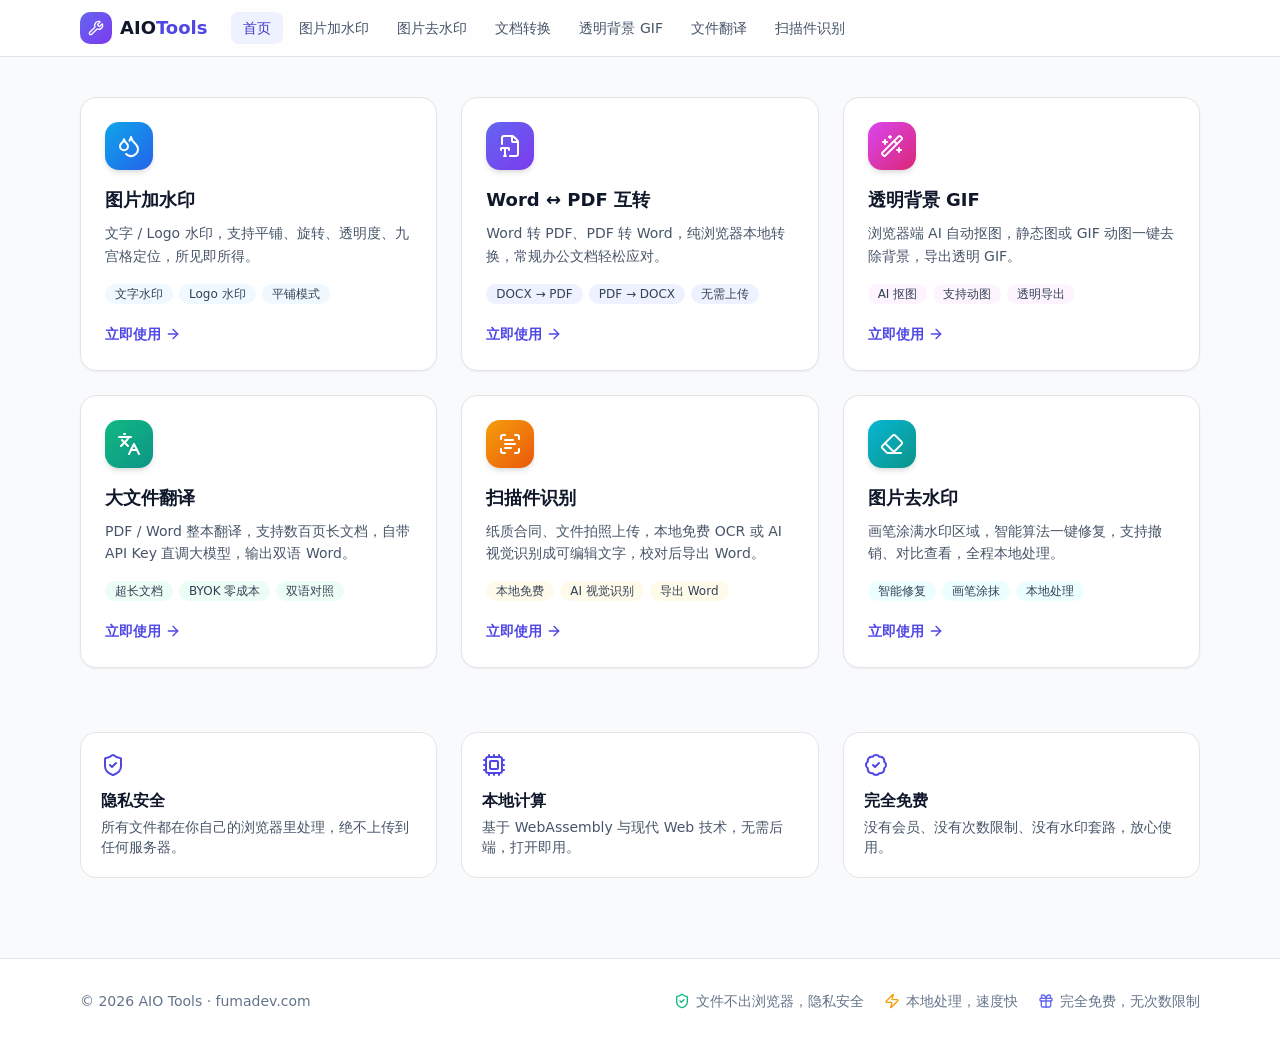
==== commit 1f31d6b9: "Add files via upload" ====
--- a/aio-tools/index.html
+++ b/aio-tools/index.html
@@ -6,8 +6,8 @@
     <meta name="viewport" content="width=device-width, initial-scale=1.0" />
     <meta name="description" content="AIO Tools 免费在线工具箱：图片加水印、Word 与 PDF 互转、透明背景 GIF 制作。全部浏览器本地处理，隐私安全。" />
     <title>AIO Tools · 免费在线工具箱</title>
-    <script type="module" crossorigin src="/aio-tools/assets/index-C27Ve3J8.js"></script>
-    <link rel="stylesheet" crossorigin href="/aio-tools/assets/index-TEBEslNw.css">
+    <script type="module" crossorigin src="/aio-tools/assets/index-CNzz5Gpb.js"></script>
+    <link rel="stylesheet" crossorigin href="/aio-tools/assets/index-DEbl0iW_.css">
   </head>
   <body>
     <div id="root"></div>
--- a/aio-tools/assets/index-DEbl0iW_.css
+++ b/aio-tools/assets/index-DEbl0iW_.css
@@ -0,0 +1 @@
+*,:before,:after{--tw-border-spacing-x: 0;--tw-border-spacing-y: 0;--tw-translate-x: 0;--tw-translate-y: 0;--tw-rotate: 0;--tw-skew-x: 0;--tw-skew-y: 0;--tw-scale-x: 1;--tw-scale-y: 1;--tw-pan-x: ;--tw-pan-y: ;--tw-pinch-zoom: ;--tw-scroll-snap-strictness: proximity;--tw-gradient-from-position: ;--tw-gradient-via-position: ;--tw-gradient-to-position: ;--tw-ordinal: ;--tw-slashed-zero: ;--tw-numeric-figure: ;--tw-numeric-spacing: ;--tw-numeric-fraction: ;--tw-ring-inset: ;--tw-ring-offset-width: 0px;--tw-ring-offset-color: #fff;--tw-ring-color: rgb(59 130 246 / .5);--tw-ring-offset-shadow: 0 0 #0000;--tw-ring-shadow: 0 0 #0000;--tw-shadow: 0 0 #0000;--tw-shadow-colored: 0 0 #0000;--tw-blur: ;--tw-brightness: ;--tw-contrast: ;--tw-grayscale: ;--tw-hue-rotate: ;--tw-invert: ;--tw-saturate: ;--tw-sepia: ;--tw-drop-shadow: ;--tw-backdrop-blur: ;--tw-backdrop-brightness: ;--tw-backdrop-contrast: ;--tw-backdrop-grayscale: ;--tw-backdrop-hue-rotate: ;--tw-backdrop-invert: ;--tw-backdrop-opacity: ;--tw-backdrop-saturate: ;--tw-backdrop-sepia: ;--tw-contain-size: ;--tw-contain-layout: ;--tw-contain-paint: ;--tw-contain-style: }::backdrop{--tw-border-spacing-x: 0;--tw-border-spacing-y: 0;--tw-translate-x: 0;--tw-translate-y: 0;--tw-rotate: 0;--tw-skew-x: 0;--tw-skew-y: 0;--tw-scale-x: 1;--tw-scale-y: 1;--tw-pan-x: ;--tw-pan-y: ;--tw-pinch-zoom: ;--tw-scroll-snap-strictness: proximity;--tw-gradient-from-position: ;--tw-gradient-via-position: ;--tw-gradient-to-position: ;--tw-ordinal: ;--tw-slashed-zero: ;--tw-numeric-figure: ;--tw-numeric-spacing: ;--tw-numeric-fraction: ;--tw-ring-inset: ;--tw-ring-offset-width: 0px;--tw-ring-offset-color: #fff;--tw-ring-color: rgb(59 130 246 / .5);--tw-ring-offset-shadow: 0 0 #0000;--tw-ring-shadow: 0 0 #0000;--tw-shadow: 0 0 #0000;--tw-shadow-colored: 0 0 #0000;--tw-blur: ;--tw-brightness: ;--tw-contrast: ;--tw-grayscale: ;--tw-hue-rotate: ;--tw-invert: ;--tw-saturate: ;--tw-sepia: ;--tw-drop-shadow: ;--tw-backdrop-blur: ;--tw-backdrop-brightness: ;--tw-backdrop-contrast: ;--tw-backdrop-grayscale: ;--tw-backdrop-hue-rotate: ;--tw-backdrop-invert: ;--tw-backdrop-opacity: ;--tw-backdrop-saturate: ;--tw-backdrop-sepia: ;--tw-contain-size: ;--tw-contain-layout: ;--tw-contain-paint: ;--tw-contain-style: }*,:before,:after{box-sizing:border-box;border-width:0;border-style:solid;border-color:#e5e7eb}:before,:after{--tw-content: ""}html,:host{line-height:1.5;-webkit-text-size-adjust:100%;-moz-tab-size:4;-o-tab-size:4;tab-size:4;font-family:ui-sans-serif,system-ui,sans-serif,"Apple Color Emoji","Segoe UI Emoji",Segoe UI Symbol,"Noto Color Emoji";font-feature-settings:normal;font-variation-settings:normal;-webkit-tap-highlight-color:transparent}body{margin:0;line-height:inherit}hr{height:0;color:inherit;border-top-width:1px}abbr:where([title]){-webkit-text-decoration:underline dotted;text-decoration:underline dotted}h1,h2,h3,h4,h5,h6{font-size:inherit;font-weight:inherit}a{color:inherit;text-decoration:inherit}b,strong{font-weight:bolder}code,kbd,samp,pre{font-family:ui-monospace,SFMono-Regular,Menlo,Monaco,Consolas,Liberation Mono,Courier New,monospace;font-feature-settings:normal;font-variation-settings:normal;font-size:1em}small{font-size:80%}sub,sup{font-size:75%;line-height:0;position:relative;vertical-align:baseline}sub{bottom:-.25em}sup{top:-.5em}table{text-indent:0;border-color:inherit;border-collapse:collapse}button,input,optgroup,select,textarea{font-family:inherit;font-feature-settings:inherit;font-variation-settings:inherit;font-size:100%;font-weight:inherit;line-height:inherit;letter-spacing:inherit;color:inherit;margin:0;padding:0}button,select{text-transform:none}button,input:where([type=button]),input:where([type=reset]),input:where([type=submit]){-webkit-appearance:button;background-color:transparent;background-image:none}:-moz-focusring{outline:auto}:-moz-ui-invalid{box-shadow:none}progress{vertical-align:baseline}::-webkit-inner-spin-button,::-webkit-outer-spin-button{height:auto}[type=search]{-webkit-appearance:textfield;outline-offset:-2px}::-webkit-search-decoration{-webkit-appearance:none}::-webkit-file-upload-button{-webkit-appearance:button;font:inherit}summary{display:list-item}blockquote,dl,dd,h1,h2,h3,h4,h5,h6,hr,figure,p,pre{margin:0}fieldset{margin:0;padding:0}legend{padding:0}ol,ul,menu{list-style:none;margin:0;padding:0}dialog{padding:0}textarea{resize:vertical}input::-moz-placeholder,textarea::-moz-placeholder{opacity:1;color:#9ca3af}input::placeholder,textarea::placeholder{opacity:1;color:#9ca3af}button,[role=button]{cursor:pointer}:disabled{cursor:default}img,svg,video,canvas,audio,iframe,embed,object{display:block;vertical-align:middle}img,video{max-width:100%;height:auto}[hidden]:where(:not([hidden=until-found])){display:none}:root{--background: 0 0% 100%;--foreground: 240 10% 3.9%;--card: 0 0% 100%;--card-foreground: 240 10% 3.9%;--popover: 0 0% 100%;--popover-foreground: 240 10% 3.9%;--primary: 240 5.9% 10%;--primary-foreground: 0 0% 98%;--secondary: 240 4.8% 95.9%;--secondary-foreground: 240 5.9% 10%;--muted: 240 4.8% 95.9%;--muted-foreground: 240 3.8% 46.1%;--accent: 240 4.8% 95.9%;--accent-foreground: 240 5.9% 10%;--destructive: 0 84.2% 60.2%;--destructive-foreground: 0 0% 98%;--border: 240 5.9% 90%;--input: 240 5.9% 90%;--ring: 240 5.9% 10%;--radius: .625rem;--sidebar-background: 0 0% 98%;--sidebar-foreground: 240 5.3% 26.1%;--sidebar-primary: 240 5.9% 10%;--sidebar-primary-foreground: 0 0% 98%;--sidebar-accent: 240 4.8% 95.9%;--sidebar-accent-foreground: 240 5.9% 10%;--sidebar-border: 220 13% 91%;--sidebar-ring: 217.2 91.2% 59.8%}.dark{--background: 240 10% 3.9%;--foreground: 0 0% 98%;--card: 240 10% 3.9%;--card-foreground: 0 0% 98%;--popover: 240 10% 3.9%;--popover-foreground: 0 0% 98%;--primary: 0 0% 98%;--primary-foreground: 240 5.9% 10%;--secondary: 240 3.7% 15.9%;--secondary-foreground: 0 0% 98%;--muted: 240 3.7% 15.9%;--muted-foreground: 240 5% 64.9%;--accent: 240 3.7% 15.9%;--accent-foreground: 0 0% 98%;--destructive: 0 62.8% 30.6%;--destructive-foreground: 0 0% 98%;--border: 240 3.7% 15.9%;--input: 240 3.7% 15.9%;--ring: 240 4.9% 83.9%;--sidebar-background: 240 5.9% 10%;--sidebar-foreground: 240 4.8% 95.9%;--sidebar-primary: 224.3 76.3% 48%;--sidebar-primary-foreground: 0 0% 100%;--sidebar-accent: 240 3.7% 15.9%;--sidebar-accent-foreground: 240 4.8% 95.9%;--sidebar-border: 240 3.7% 15.9%;--sidebar-ring: 217.2 91.2% 59.8%}*{border-color:hsl(var(--border))}body{background-color:hsl(var(--background));color:hsl(var(--foreground))}.\!container{width:100%!important}.container{width:100%}@media(min-width:640px){.\!container{max-width:640px!important}.container{max-width:640px}}@media(min-width:768px){.\!container{max-width:768px!important}.container{max-width:768px}}@media(min-width:1024px){.\!container{max-width:1024px!important}.container{max-width:1024px}}@media(min-width:1280px){.\!container{max-width:1280px!important}.container{max-width:1280px}}@media(min-width:1536px){.\!container{max-width:1536px!important}.container{max-width:1536px}}.sr-only{position:absolute;width:1px;height:1px;padding:0;margin:-1px;overflow:hidden;clip:rect(0,0,0,0);white-space:nowrap;border-width:0}.pointer-events-none{pointer-events:none}.visible{visibility:visible}.invisible{visibility:hidden}.static{position:static}.fixed{position:fixed}.absolute{position:absolute}.relative{position:relative}.sticky{position:sticky}.inset-0{inset:0}.inset-x-0{left:0;right:0}.inset-y-0{top:0;bottom:0}.-bottom-12{bottom:-3rem}.-left-12{left:-3rem}.-right-12{right:-3rem}.-top-12{top:-3rem}.bottom-0{bottom:0}.left-0{left:0}.left-1\/2{left:50%}.left-2{left:.5rem}.left-\[-99999px\]{left:-99999px}.left-\[50\%\]{left:50%}.right-0{right:0}.right-1{right:.25rem}.right-2{right:.5rem}.right-3{right:.75rem}.right-4{right:1rem}.top-0{top:0}.top-1\.5{top:.375rem}.top-1\/2{top:50%}.top-3\.5{top:.875rem}.top-4{top:1rem}.top-\[1px\]{top:1px}.top-\[50\%\]{top:50%}.top-\[60\%\]{top:60%}.top-full{top:100%}.isolate{isolation:isolate}.z-10{z-index:10}.z-20{z-index:20}.z-40{z-index:40}.z-50{z-index:50}.z-\[1\]{z-index:1}.order-first{order:-9999}.order-last{order:9999}.col-start-2{grid-column-start:2}.row-span-2{grid-row:span 2 / span 2}.row-start-1{grid-row-start:1}.\!m-0{margin:0!important}.-mx-1{margin-left:-.25rem;margin-right:-.25rem}.-my-2{margin-top:-.5rem;margin-bottom:-.5rem}.mx-2{margin-left:.5rem;margin-right:.5rem}.mx-3\.5{margin-left:.875rem;margin-right:.875rem}.mx-auto{margin-left:auto;margin-right:auto}.my-0{margin-top:0;margin-bottom:0}.my-0\.5{margin-top:.125rem;margin-bottom:.125rem}.my-1{margin-top:.25rem;margin-bottom:.25rem}.-ml-4{margin-left:-1rem}.-mt-4{margin-top:-1rem}.mb-2{margin-bottom:.5rem}.mb-3{margin-bottom:.75rem}.mb-6{margin-bottom:1.5rem}.ml-1{margin-left:.25rem}.ml-4{margin-left:1rem}.ml-auto{margin-left:auto}.mr-0\.5{margin-right:.125rem}.mr-1\.5{margin-right:.375rem}.mr-2{margin-right:.5rem}.mt-0\.5{margin-top:.125rem}.mt-1{margin-top:.25rem}.mt-1\.5{margin-top:.375rem}.mt-16{margin-top:4rem}.mt-2{margin-top:.5rem}.mt-3{margin-top:.75rem}.mt-4{margin-top:1rem}.mt-5{margin-top:1.25rem}.mt-auto{margin-top:auto}.line-clamp-1{overflow:hidden;display:-webkit-box;-webkit-box-orient:vertical;-webkit-line-clamp:1}.line-clamp-2{overflow:hidden;display:-webkit-box;-webkit-box-orient:vertical;-webkit-line-clamp:2}.block{display:block}.inline{display:inline}.flex{display:flex}.inline-flex{display:inline-flex}.table{display:table}.table-caption{display:table-caption}.table-cell{display:table-cell}.table-row{display:table-row}.grid{display:grid}.hidden{display:none}.aspect-square{aspect-ratio:1 / 1}.aspect-video{aspect-ratio:16 / 9}.size-10{width:2.5rem;height:2.5rem}.size-2{width:.5rem;height:.5rem}.size-2\.5{width:.625rem;height:.625rem}.size-3{width:.75rem;height:.75rem}.size-3\.5{width:.875rem;height:.875rem}.size-4{width:1rem;height:1rem}.size-6{width:1.5rem;height:1.5rem}.size-7{width:1.75rem;height:1.75rem}.size-8{width:2rem;height:2rem}.size-9{width:2.25rem;height:2.25rem}.size-auto{width:auto;height:auto}.size-full{width:100%;height:100%}.h-1\.5{height:.375rem}.h-10{height:2.5rem}.h-12{height:3rem}.h-14{height:3.5rem}.h-2{height:.5rem}.h-2\.5{height:.625rem}.h-3{height:.75rem}.h-3\.5{height:.875rem}.h-4{height:1rem}.h-5{height:1.25rem}.h-6{height:1.5rem}.h-7{height:1.75rem}.h-72{height:18rem}.h-8{height:2rem}.h-9{height:2.25rem}.h-\[1\.15rem\]{height:1.15rem}.h-\[calc\(100\%-1px\)\]{height:calc(100% - 1px)}.h-\[var\(--radix-navigation-menu-viewport-height\)\]{height:var(--radix-navigation-menu-viewport-height)}.h-\[var\(--radix-select-trigger-height\)\]{height:var(--radix-select-trigger-height)}.h-auto{height:auto}.h-fit{height:-moz-fit-content;height:fit-content}.h-full{height:100%}.h-px{height:1px}.h-svh{height:100svh}.max-h-80{max-height:20rem}.max-h-\[300px\]{max-height:300px}.max-h-\[60vh\]{max-height:60vh}.max-h-\[65vh\]{max-height:65vh}.min-h-0{min-height:0px}.min-h-16{min-height:4rem}.min-h-4{min-height:1rem}.min-h-64{min-height:16rem}.min-h-72{min-height:18rem}.min-h-screen{min-height:100vh}.min-h-svh{min-height:100svh}.w-0{width:0px}.w-1{width:.25rem}.w-10{width:2.5rem}.w-12{width:3rem}.w-14{width:3.5rem}.w-2{width:.5rem}.w-2\.5{width:.625rem}.w-3{width:.75rem}.w-3\.5{width:.875rem}.w-3\/4{width:75%}.w-4{width:1rem}.w-5{width:1.25rem}.w-6{width:1.5rem}.w-64{width:16rem}.w-72{width:18rem}.w-8{width:2rem}.w-9{width:2.25rem}.w-\[100px\]{width:100px}.w-auto{width:auto}.w-fit{width:-moz-fit-content;width:fit-content}.w-full{width:100%}.w-max{width:-moz-max-content;width:max-content}.w-px{width:1px}.min-w-0{min-width:0px}.min-w-10{min-width:2.5rem}.min-w-5{min-width:1.25rem}.min-w-8{min-width:2rem}.min-w-9{min-width:2.25rem}.min-w-\[12rem\]{min-width:12rem}.min-w-\[8rem\]{min-width:8rem}.min-w-\[var\(--radix-select-trigger-width\)\]{min-width:var(--radix-select-trigger-width)}.max-w-4xl{max-width:56rem}.max-w-5xl{max-width:64rem}.max-w-6xl{max-width:72rem}.max-w-\[calc\(100\%-2rem\)\]{max-width:calc(100% - 2rem)}.max-w-full{max-width:100%}.max-w-max{max-width:-moz-max-content;max-width:max-content}.max-w-sm{max-width:24rem}.flex-1{flex:1 1 0%}.shrink-0{flex-shrink:0}.grow{flex-grow:1}.grow-0{flex-grow:0}.basis-full{flex-basis:100%}.caption-bottom{caption-side:bottom}.border-collapse{border-collapse:collapse}.-translate-x-1\/2{--tw-translate-x: -50%;transform:translate(var(--tw-translate-x),var(--tw-translate-y)) rotate(var(--tw-rotate)) skew(var(--tw-skew-x)) skewY(var(--tw-skew-y)) scaleX(var(--tw-scale-x)) scaleY(var(--tw-scale-y))}.-translate-x-px{--tw-translate-x: -1px;transform:translate(var(--tw-translate-x),var(--tw-translate-y)) rotate(var(--tw-rotate)) skew(var(--tw-skew-x)) skewY(var(--tw-skew-y)) scaleX(var(--tw-scale-x)) scaleY(var(--tw-scale-y))}.-translate-y-1\/2{--tw-translate-y: -50%;transform:translate(var(--tw-translate-x),var(--tw-translate-y)) rotate(var(--tw-rotate)) skew(var(--tw-skew-x)) skewY(var(--tw-skew-y)) scaleX(var(--tw-scale-x)) scaleY(var(--tw-scale-y))}.translate-x-\[-50\%\]{--tw-translate-x: -50%;transform:translate(var(--tw-translate-x),var(--tw-translate-y)) rotate(var(--tw-rotate)) skew(var(--tw-skew-x)) skewY(var(--tw-skew-y)) scaleX(var(--tw-scale-x)) scaleY(var(--tw-scale-y))}.translate-x-px{--tw-translate-x: 1px;transform:translate(var(--tw-translate-x),var(--tw-translate-y)) rotate(var(--tw-rotate)) skew(var(--tw-skew-x)) skewY(var(--tw-skew-y)) scaleX(var(--tw-scale-x)) scaleY(var(--tw-scale-y))}.translate-y-0\.5{--tw-translate-y: .125rem;transform:translate(var(--tw-translate-x),var(--tw-translate-y)) rotate(var(--tw-rotate)) skew(var(--tw-skew-x)) skewY(var(--tw-skew-y)) scaleX(var(--tw-scale-x)) scaleY(var(--tw-scale-y))}.translate-y-\[-50\%\]{--tw-translate-y: -50%;transform:translate(var(--tw-translate-x),var(--tw-translate-y)) rotate(var(--tw-rotate)) skew(var(--tw-skew-x)) skewY(var(--tw-skew-y)) scaleX(var(--tw-scale-x)) scaleY(var(--tw-scale-y))}.translate-y-\[calc\(-50\%_-_2px\)\]{--tw-translate-y: calc(-50% - 2px) ;transform:translate(var(--tw-translate-x),var(--tw-translate-y)) rotate(var(--tw-rotate)) skew(var(--tw-skew-x)) skewY(var(--tw-skew-y)) scaleX(var(--tw-scale-x)) scaleY(var(--tw-scale-y))}.rotate-45{--tw-rotate: 45deg;transform:translate(var(--tw-translate-x),var(--tw-translate-y)) rotate(var(--tw-rotate)) skew(var(--tw-skew-x)) skewY(var(--tw-skew-y)) scaleX(var(--tw-scale-x)) scaleY(var(--tw-scale-y))}.rotate-90{--tw-rotate: 90deg;transform:translate(var(--tw-translate-x),var(--tw-translate-y)) rotate(var(--tw-rotate)) skew(var(--tw-skew-x)) skewY(var(--tw-skew-y)) scaleX(var(--tw-scale-x)) scaleY(var(--tw-scale-y))}.transform{transform:translate(var(--tw-translate-x),var(--tw-translate-y)) rotate(var(--tw-rotate)) skew(var(--tw-skew-x)) skewY(var(--tw-skew-y)) scaleX(var(--tw-scale-x)) scaleY(var(--tw-scale-y))}@keyframes caret-blink{0%,70%,to{opacity:1}20%,50%{opacity:0}}.animate-caret-blink{animation:caret-blink 1.25s ease-out infinite}@keyframes pulse{50%{opacity:.5}}.animate-pulse{animation:pulse 2s cubic-bezier(.4,0,.6,1) infinite}@keyframes spin{to{transform:rotate(360deg)}}.animate-spin{animation:spin 1s linear infinite}.cursor-default{cursor:default}.cursor-pointer{cursor:pointer}.cursor-text{cursor:text}.touch-none{touch-action:none}.select-none{-webkit-user-select:none;-moz-user-select:none;user-select:none}.resize-none{resize:none}.scroll-my-1{scroll-margin-top:.25rem;scroll-margin-bottom:.25rem}.scroll-py-1{scroll-padding-top:.25rem;scroll-padding-bottom:.25rem}.list-disc{list-style-type:disc}.list-none{list-style-type:none}.auto-rows-min{grid-auto-rows:min-content}.grid-cols-2{grid-template-columns:repeat(2,minmax(0,1fr))}.grid-cols-\[0_1fr\]{grid-template-columns:0 1fr}.grid-rows-\[auto_auto\]{grid-template-rows:auto auto}.flex-row{flex-direction:row}.flex-col{flex-direction:column}.flex-col-reverse{flex-direction:column-reverse}.flex-wrap{flex-wrap:wrap}.place-content-center{place-content:center}.items-start{align-items:flex-start}.items-end{align-items:flex-end}.items-center{align-items:center}.items-stretch{align-items:stretch}.justify-start{justify-content:flex-start}.justify-center{justify-content:center}.justify-between{justify-content:space-between}.justify-items-start{justify-items:start}.gap-0\.5{gap:.125rem}.gap-1{gap:.25rem}.gap-1\.5{gap:.375rem}.gap-2{gap:.5rem}.gap-2\.5{gap:.625rem}.gap-3{gap:.75rem}.gap-4{gap:1rem}.gap-6{gap:1.5rem}.gap-7{gap:1.75rem}.gap-\[--spacing\(var\(--gap\)\)\]{gap:var(--spacing(var(--gap)))}.gap-x-5{-moz-column-gap:1.25rem;column-gap:1.25rem}.gap-y-0\.5{row-gap:.125rem}.gap-y-1{row-gap:.25rem}.space-y-0>:not([hidden])~:not([hidden]){--tw-space-y-reverse: 0;margin-top:calc(0px * calc(1 - var(--tw-space-y-reverse)));margin-bottom:calc(0px * var(--tw-space-y-reverse))}.space-y-1\.5>:not([hidden])~:not([hidden]){--tw-space-y-reverse: 0;margin-top:calc(.375rem * calc(1 - var(--tw-space-y-reverse)));margin-bottom:calc(.375rem * var(--tw-space-y-reverse))}.space-y-2>:not([hidden])~:not([hidden]){--tw-space-y-reverse: 0;margin-top:calc(.5rem * calc(1 - var(--tw-space-y-reverse)));margin-bottom:calc(.5rem * var(--tw-space-y-reverse))}.space-y-3>:not([hidden])~:not([hidden]){--tw-space-y-reverse: 0;margin-top:calc(.75rem * calc(1 - var(--tw-space-y-reverse)));margin-bottom:calc(.75rem * var(--tw-space-y-reverse))}.space-y-4>:not([hidden])~:not([hidden]){--tw-space-y-reverse: 0;margin-top:calc(1rem * calc(1 - var(--tw-space-y-reverse)));margin-bottom:calc(1rem * var(--tw-space-y-reverse))}.space-y-5>:not([hidden])~:not([hidden]){--tw-space-y-reverse: 0;margin-top:calc(1.25rem * calc(1 - var(--tw-space-y-reverse)));margin-bottom:calc(1.25rem * var(--tw-space-y-reverse))}.self-start{align-self:flex-start}.self-stretch{align-self:stretch}.justify-self-end{justify-self:end}.overflow-auto{overflow:auto}.overflow-hidden{overflow:hidden}.overflow-x-auto{overflow-x:auto}.overflow-y-auto{overflow-y:auto}.overflow-x-hidden{overflow-x:hidden}.truncate{overflow:hidden;text-overflow:ellipsis;white-space:nowrap}.whitespace-nowrap{white-space:nowrap}.text-balance{text-wrap:balance}.break-words{overflow-wrap:break-word}.rounded{border-radius:.25rem}.rounded-2xl{border-radius:1rem}.rounded-\[2px\]{border-radius:2px}.rounded-\[4px\]{border-radius:4px}.rounded-\[calc\(var\(--radius\)-5px\)\]{border-radius:calc(var(--radius) - 5px)}.rounded-\[inherit\]{border-radius:inherit}.rounded-full{border-radius:9999px}.rounded-lg{border-radius:var(--radius)}.rounded-md{border-radius:calc(var(--radius) - 2px)}.rounded-none{border-radius:0}.rounded-sm{border-radius:calc(var(--radius) - 4px)}.rounded-xl{border-radius:calc(var(--radius) + 4px)}.rounded-xs{border-radius:calc(var(--radius) - 6px)}.rounded-l-md{border-top-left-radius:calc(var(--radius) - 2px);border-bottom-left-radius:calc(var(--radius) - 2px)}.rounded-r-md{border-top-right-radius:calc(var(--radius) - 2px);border-bottom-right-radius:calc(var(--radius) - 2px)}.rounded-tl-sm{border-top-left-radius:calc(var(--radius) - 4px)}.border{border-width:1px}.border-0{border-width:0px}.border-2{border-width:2px}.border-\[1\.5px\]{border-width:1.5px}.border-y{border-top-width:1px;border-bottom-width:1px}.border-b{border-bottom-width:1px}.border-l{border-left-width:1px}.border-r{border-right-width:1px}.border-t{border-top-width:1px}.border-dashed{border-style:dashed}.border-border{border-color:hsl(var(--border))}.border-border\/50{border-color:hsl(var(--border) / .5)}.border-indigo-100{--tw-border-opacity: 1;border-color:rgb(224 231 255 / var(--tw-border-opacity, 1))}.border-indigo-500{--tw-border-opacity: 1;border-color:rgb(99 102 241 / var(--tw-border-opacity, 1))}.border-input{border-color:hsl(var(--input))}.border-primary{border-color:hsl(var(--primary))}.border-red-200{--tw-border-opacity: 1;border-color:rgb(254 202 202 / var(--tw-border-opacity, 1))}.border-red-400\/80{border-color:#f87171cc}.border-sidebar-border{border-color:hsl(var(--sidebar-border))}.border-slate-300{--tw-border-opacity: 1;border-color:rgb(203 213 225 / var(--tw-border-opacity, 1))}.border-transparent{border-color:transparent}.border-l-transparent{border-left-color:transparent}.border-t-transparent{border-top-color:transparent}.bg-accent{background-color:hsl(var(--accent))}.bg-amber-50{--tw-bg-opacity: 1;background-color:rgb(255 251 235 / var(--tw-bg-opacity, 1))}.bg-background{background-color:hsl(var(--background))}.bg-black\/50{background-color:#00000080}.bg-border{background-color:hsl(var(--border))}.bg-card{background-color:hsl(var(--card))}.bg-cyan-50{--tw-bg-opacity: 1;background-color:rgb(236 254 255 / var(--tw-bg-opacity, 1))}.bg-destructive{--tw-bg-opacity: 1;background-color:hsl(var(--destructive) / var(--tw-bg-opacity, 1))}.bg-emerald-50{--tw-bg-opacity: 1;background-color:rgb(236 253 245 / var(--tw-bg-opacity, 1))}.bg-foreground{background-color:hsl(var(--foreground))}.bg-fuchsia-50{--tw-bg-opacity: 1;background-color:rgb(253 244 255 / var(--tw-bg-opacity, 1))}.bg-indigo-50{--tw-bg-opacity: 1;background-color:rgb(238 242 255 / var(--tw-bg-opacity, 1))}.bg-indigo-50\/50{background-color:#eef2ff80}.bg-input{background-color:hsl(var(--input))}.bg-muted{background-color:hsl(var(--muted))}.bg-muted\/50{background-color:hsl(var(--muted) / .5)}.bg-popover{background-color:hsl(var(--popover))}.bg-primary{background-color:hsl(var(--primary))}.bg-primary\/20{background-color:hsl(var(--primary) / .2)}.bg-red-400\/10{background-color:#f871711a}.bg-red-50{--tw-bg-opacity: 1;background-color:rgb(254 242 242 / var(--tw-bg-opacity, 1))}.bg-secondary{background-color:hsl(var(--secondary))}.bg-sidebar{background-color:hsl(var(--sidebar-background))}.bg-sidebar-border{background-color:hsl(var(--sidebar-border))}.bg-sky-50{--tw-bg-opacity: 1;background-color:rgb(240 249 255 / var(--tw-bg-opacity, 1))}.bg-slate-100{--tw-bg-opacity: 1;background-color:rgb(241 245 249 / var(--tw-bg-opacity, 1))}.bg-slate-50{--tw-bg-opacity: 1;background-color:rgb(248 250 252 / var(--tw-bg-opacity, 1))}.bg-transparent{background-color:transparent}.bg-white{--tw-bg-opacity: 1;background-color:rgb(255 255 255 / var(--tw-bg-opacity, 1))}.bg-white\/80{background-color:#fffc}.bg-gradient-to-br{background-image:linear-gradient(to bottom right,var(--tw-gradient-stops))}.from-amber-500{--tw-gradient-from: #f59e0b var(--tw-gradient-from-position);--tw-gradient-to: rgb(245 158 11 / 0) var(--tw-gradient-to-position);--tw-gradient-stops: var(--tw-gradient-from), var(--tw-gradient-to)}.from-cyan-500{--tw-gradient-from: #06b6d4 var(--tw-gradient-from-position);--tw-gradient-to: rgb(6 182 212 / 0) var(--tw-gradient-to-position);--tw-gradient-stops: var(--tw-gradient-from), var(--tw-gradient-to)}.from-emerald-500{--tw-gradient-from: #10b981 var(--tw-gradient-from-position);--tw-gradient-to: rgb(16 185 129 / 0) var(--tw-gradient-to-position);--tw-gradient-stops: var(--tw-gradient-from), var(--tw-gradient-to)}.from-fuchsia-500{--tw-gradient-from: #d946ef var(--tw-gradient-from-position);--tw-gradient-to: rgb(217 70 239 / 0) var(--tw-gradient-to-position);--tw-gradient-stops: var(--tw-gradient-from), var(--tw-gradient-to)}.from-indigo-500{--tw-gradient-from: #6366f1 var(--tw-gradient-from-position);--tw-gradient-to: rgb(99 102 241 / 0) var(--tw-gradient-to-position);--tw-gradient-stops: var(--tw-gradient-from), var(--tw-gradient-to)}.from-sky-500{--tw-gradient-from: #0ea5e9 var(--tw-gradient-from-position);--tw-gradient-to: rgb(14 165 233 / 0) var(--tw-gradient-to-position);--tw-gradient-stops: var(--tw-gradient-from), var(--tw-gradient-to)}.to-blue-600{--tw-gradient-to: #2563eb var(--tw-gradient-to-position)}.to-orange-600{--tw-gradient-to: #ea580c var(--tw-gradient-to-position)}.to-pink-600{--tw-gradient-to: #db2777 var(--tw-gradient-to-position)}.to-teal-600{--tw-gradient-to: #0d9488 var(--tw-gradient-to-position)}.to-violet-600{--tw-gradient-to: #7c3aed var(--tw-gradient-to-position)}.fill-current{fill:currentColor}.fill-foreground{fill:hsl(var(--foreground))}.fill-primary{fill:hsl(var(--primary))}.object-contain{-o-object-fit:contain;object-fit:contain}.p-0{padding:0}.p-1{padding:.25rem}.p-2{padding:.5rem}.p-3{padding:.75rem}.p-4{padding:1rem}.p-5{padding:1.25rem}.p-6{padding:1.5rem}.p-\[3px\]{padding:3px}.p-px{padding:1px}.px-1{padding-left:.25rem;padding-right:.25rem}.px-1\.5{padding-left:.375rem;padding-right:.375rem}.px-2{padding-left:.5rem;padding-right:.5rem}.px-2\.5{padding-left:.625rem;padding-right:.625rem}.px-3{padding-left:.75rem;padding-right:.75rem}.px-4{padding-left:1rem;padding-right:1rem}.px-6{padding-left:1.5rem;padding-right:1.5rem}.py-0\.5{padding-top:.125rem;padding-bottom:.125rem}.py-1{padding-top:.25rem;padding-bottom:.25rem}.py-1\.5{padding-top:.375rem;padding-bottom:.375rem}.py-10{padding-top:2.5rem;padding-bottom:2.5rem}.py-2{padding-top:.5rem;padding-bottom:.5rem}.py-20{padding-top:5rem;padding-bottom:5rem}.py-3{padding-top:.75rem;padding-bottom:.75rem}.py-4{padding-top:1rem;padding-bottom:1rem}.py-6{padding-top:1.5rem;padding-bottom:1.5rem}.py-8{padding-top:2rem;padding-bottom:2rem}.pb-2{padding-bottom:.5rem}.pb-20{padding-bottom:5rem}.pb-3{padding-bottom:.75rem}.pb-4{padding-bottom:1rem}.pl-2{padding-left:.5rem}.pl-3{padding-left:.75rem}.pl-4{padding-left:1rem}.pl-8{padding-left:2rem}.pr-1{padding-right:.25rem}.pr-2{padding-right:.5rem}.pr-2\.5{padding-right:.625rem}.pr-3{padding-right:.75rem}.pr-8{padding-right:2rem}.pt-0{padding-top:0}.pt-1{padding-top:.25rem}.pt-10{padding-top:2.5rem}.pt-2{padding-top:.5rem}.pt-3{padding-top:.75rem}.pt-4{padding-top:1rem}.text-left{text-align:left}.text-center{text-align:center}.align-middle{vertical-align:middle}.font-mono{font-family:ui-monospace,SFMono-Regular,Menlo,Monaco,Consolas,Liberation Mono,Courier New,monospace}.font-sans{font-family:ui-sans-serif,system-ui,sans-serif,"Apple Color Emoji","Segoe UI Emoji",Segoe UI Symbol,"Noto Color Emoji"}.text-2xl{font-size:1.5rem;line-height:2rem}.text-\[0\.8rem\]{font-size:.8rem}.text-base{font-size:1rem;line-height:1.5rem}.text-lg{font-size:1.125rem;line-height:1.75rem}.text-sm{font-size:.875rem;line-height:1.25rem}.text-sm\/relaxed{font-size:.875rem;line-height:1.625}.text-xs{font-size:.75rem;line-height:1rem}.font-bold{font-weight:700}.font-medium{font-weight:500}.font-normal{font-weight:400}.font-semibold{font-weight:600}.tabular-nums{--tw-numeric-spacing: tabular-nums;font-variant-numeric:var(--tw-ordinal) var(--tw-slashed-zero) var(--tw-numeric-figure) var(--tw-numeric-spacing) var(--tw-numeric-fraction)}.leading-none{line-height:1}.leading-normal{line-height:1.5}.leading-relaxed{line-height:1.625}.leading-snug{line-height:1.375}.tracking-tight{letter-spacing:-.025em}.tracking-widest{letter-spacing:.1em}.text-accent-foreground{color:hsl(var(--accent-foreground))}.text-amber-500{--tw-text-opacity: 1;color:rgb(245 158 11 / var(--tw-text-opacity, 1))}.text-amber-600{--tw-text-opacity: 1;color:rgb(217 119 6 / var(--tw-text-opacity, 1))}.text-background{color:hsl(var(--background))}.text-black{--tw-text-opacity: 1;color:rgb(0 0 0 / var(--tw-text-opacity, 1))}.text-card-foreground{color:hsl(var(--card-foreground))}.text-current{color:currentColor}.text-destructive{--tw-text-opacity: 1;color:hsl(var(--destructive) / var(--tw-text-opacity, 1))}.text-emerald-500{--tw-text-opacity: 1;color:rgb(16 185 129 / var(--tw-text-opacity, 1))}.text-emerald-600{--tw-text-opacity: 1;color:rgb(5 150 105 / var(--tw-text-opacity, 1))}.text-foreground{color:hsl(var(--foreground))}.text-indigo-500{--tw-text-opacity: 1;color:rgb(99 102 241 / var(--tw-text-opacity, 1))}.text-indigo-600{--tw-text-opacity: 1;color:rgb(79 70 229 / var(--tw-text-opacity, 1))}.text-indigo-700{--tw-text-opacity: 1;color:rgb(67 56 202 / var(--tw-text-opacity, 1))}.text-muted-foreground{color:hsl(var(--muted-foreground))}.text-popover-foreground{color:hsl(var(--popover-foreground))}.text-primary{color:hsl(var(--primary))}.text-primary-foreground{color:hsl(var(--primary-foreground))}.text-red-700{--tw-text-opacity: 1;color:rgb(185 28 28 / var(--tw-text-opacity, 1))}.text-secondary-foreground{color:hsl(var(--secondary-foreground))}.text-sidebar-foreground{color:hsl(var(--sidebar-foreground))}.text-sidebar-foreground\/70{color:hsl(var(--sidebar-foreground) / .7)}.text-slate-400{--tw-text-opacity: 1;color:rgb(148 163 184 / var(--tw-text-opacity, 1))}.text-slate-500{--tw-text-opacity: 1;color:rgb(100 116 139 / var(--tw-text-opacity, 1))}.text-slate-600{--tw-text-opacity: 1;color:rgb(71 85 105 / var(--tw-text-opacity, 1))}.text-slate-700{--tw-text-opacity: 1;color:rgb(51 65 85 / var(--tw-text-opacity, 1))}.text-slate-900{--tw-text-opacity: 1;color:rgb(15 23 42 / var(--tw-text-opacity, 1))}.text-violet-600{--tw-text-opacity: 1;color:rgb(124 58 237 / var(--tw-text-opacity, 1))}.text-white{--tw-text-opacity: 1;color:rgb(255 255 255 / var(--tw-text-opacity, 1))}.underline-offset-4{text-underline-offset:4px}.opacity-0{opacity:0}.opacity-50{opacity:.5}.opacity-70{opacity:.7}.shadow{--tw-shadow: 0 1px 3px 0 rgb(0 0 0 / .1), 0 1px 2px -1px rgb(0 0 0 / .1);--tw-shadow-colored: 0 1px 3px 0 var(--tw-shadow-color), 0 1px 2px -1px var(--tw-shadow-color);box-shadow:var(--tw-ring-offset-shadow, 0 0 #0000),var(--tw-ring-shadow, 0 0 #0000),var(--tw-shadow)}.shadow-\[0_0_0_1px_hsl\(var\(--sidebar-border\)\)\]{--tw-shadow: 0 0 0 1px hsl(var(--sidebar-border));--tw-shadow-colored: 0 0 0 1px var(--tw-shadow-color);box-shadow:var(--tw-ring-offset-shadow, 0 0 #0000),var(--tw-ring-shadow, 0 0 #0000),var(--tw-shadow)}.shadow-lg{--tw-shadow: 0 10px 15px -3px rgb(0 0 0 / .1), 0 4px 6px -4px rgb(0 0 0 / .1);--tw-shadow-colored: 0 10px 15px -3px var(--tw-shadow-color), 0 4px 6px -4px var(--tw-shadow-color);box-shadow:var(--tw-ring-offset-shadow, 0 0 #0000),var(--tw-ring-shadow, 0 0 #0000),var(--tw-shadow)}.shadow-md{--tw-shadow: 0 4px 6px -1px rgb(0 0 0 / .1), 0 2px 4px -2px rgb(0 0 0 / .1);--tw-shadow-colored: 0 4px 6px -1px var(--tw-shadow-color), 0 2px 4px -2px var(--tw-shadow-color);box-shadow:var(--tw-ring-offset-shadow, 0 0 #0000),var(--tw-ring-shadow, 0 0 #0000),var(--tw-shadow)}.shadow-none{--tw-shadow: 0 0 #0000;--tw-shadow-colored: 0 0 #0000;box-shadow:var(--tw-ring-offset-shadow, 0 0 #0000),var(--tw-ring-shadow, 0 0 #0000),var(--tw-shadow)}.shadow-sm{--tw-shadow: 0 1px 2px 0 rgb(0 0 0 / .05);--tw-shadow-colored: 0 1px 2px 0 var(--tw-shadow-color);box-shadow:var(--tw-ring-offset-shadow, 0 0 #0000),var(--tw-ring-shadow, 0 0 #0000),var(--tw-shadow)}.shadow-xl{--tw-shadow: 0 20px 25px -5px rgb(0 0 0 / .1), 0 8px 10px -6px rgb(0 0 0 / .1);--tw-shadow-colored: 0 20px 25px -5px var(--tw-shadow-color), 0 8px 10px -6px var(--tw-shadow-color);box-shadow:var(--tw-ring-offset-shadow, 0 0 #0000),var(--tw-ring-shadow, 0 0 #0000),var(--tw-shadow)}.shadow-xs{--tw-shadow: 0 1px 2px 0 rgb(0 0 0 / .05);--tw-shadow-colored: 0 1px 2px 0 var(--tw-shadow-color);box-shadow:var(--tw-ring-offset-shadow, 0 0 #0000),var(--tw-ring-shadow, 0 0 #0000),var(--tw-shadow)}.outline-none{outline:2px solid transparent;outline-offset:2px}.outline{outline-style:solid}.outline-2{outline-width:2px}.outline-indigo-500{outline-color:#6366f1}.ring-0{--tw-ring-offset-shadow: var(--tw-ring-inset) 0 0 0 var(--tw-ring-offset-width) var(--tw-ring-offset-color);--tw-ring-shadow: var(--tw-ring-inset) 0 0 0 calc(0px + var(--tw-ring-offset-width)) var(--tw-ring-color);box-shadow:var(--tw-ring-offset-shadow),var(--tw-ring-shadow),var(--tw-shadow, 0 0 #0000)}.ring-ring\/50{--tw-ring-color: hsl(var(--ring) / .5)}.ring-sidebar-ring{--tw-ring-color: hsl(var(--sidebar-ring))}.ring-offset-background{--tw-ring-offset-color: hsl(var(--background))}.filter{filter:var(--tw-blur) var(--tw-brightness) var(--tw-contrast) var(--tw-grayscale) var(--tw-hue-rotate) var(--tw-invert) var(--tw-saturate) var(--tw-sepia) var(--tw-drop-shadow)}.backdrop-blur{--tw-backdrop-blur: blur(8px);-webkit-backdrop-filter:var(--tw-backdrop-blur) var(--tw-backdrop-brightness) var(--tw-backdrop-contrast) var(--tw-backdrop-grayscale) var(--tw-backdrop-hue-rotate) var(--tw-backdrop-invert) var(--tw-backdrop-opacity) var(--tw-backdrop-saturate) var(--tw-backdrop-sepia);backdrop-filter:var(--tw-backdrop-blur) var(--tw-backdrop-brightness) var(--tw-backdrop-contrast) var(--tw-backdrop-grayscale) var(--tw-backdrop-hue-rotate) var(--tw-backdrop-invert) var(--tw-backdrop-opacity) var(--tw-backdrop-saturate) var(--tw-backdrop-sepia)}.transition{transition-property:color,background-color,border-color,text-decoration-color,fill,stroke,opacity,box-shadow,transform,filter,backdrop-filter;transition-timing-function:cubic-bezier(.4,0,.2,1);transition-duration:.15s}.transition-\[color\,box-shadow\]{transition-property:color,box-shadow;transition-timing-function:cubic-bezier(.4,0,.2,1);transition-duration:.15s}.transition-\[left\,right\,width\]{transition-property:left,right,width;transition-timing-function:cubic-bezier(.4,0,.2,1);transition-duration:.15s}.transition-\[margin\,opacity\]{transition-property:margin,opacity;transition-timing-function:cubic-bezier(.4,0,.2,1);transition-duration:.15s}.transition-\[width\,height\,padding\]{transition-property:width,height,padding;transition-timing-function:cubic-bezier(.4,0,.2,1);transition-duration:.15s}.transition-\[width\]{transition-property:width;transition-timing-function:cubic-bezier(.4,0,.2,1);transition-duration:.15s}.transition-all{transition-property:all;transition-timing-function:cubic-bezier(.4,0,.2,1);transition-duration:.15s}.transition-colors{transition-property:color,background-color,border-color,text-decoration-color,fill,stroke;transition-timing-function:cubic-bezier(.4,0,.2,1);transition-duration:.15s}.transition-none{transition-property:none}.transition-opacity{transition-property:opacity;transition-timing-function:cubic-bezier(.4,0,.2,1);transition-duration:.15s}.transition-shadow{transition-property:box-shadow;transition-timing-function:cubic-bezier(.4,0,.2,1);transition-duration:.15s}.transition-transform{transition-property:transform;transition-timing-function:cubic-bezier(.4,0,.2,1);transition-duration:.15s}.duration-100{transition-duration:.1s}.duration-1000{transition-duration:1s}.duration-200{transition-duration:.2s}.duration-300{transition-duration:.3s}.ease-in-out{transition-timing-function:cubic-bezier(.4,0,.2,1)}.ease-linear{transition-timing-function:linear}@keyframes enter{0%{opacity:var(--tw-enter-opacity, 1);transform:translate3d(var(--tw-enter-translate-x, 0),var(--tw-enter-translate-y, 0),0) scale3d(var(--tw-enter-scale, 1),var(--tw-enter-scale, 1),var(--tw-enter-scale, 1)) rotate(var(--tw-enter-rotate, 0))}}@keyframes exit{to{opacity:var(--tw-exit-opacity, 1);transform:translate3d(var(--tw-exit-translate-x, 0),var(--tw-exit-translate-y, 0),0) scale3d(var(--tw-exit-scale, 1),var(--tw-exit-scale, 1),var(--tw-exit-scale, 1)) rotate(var(--tw-exit-rotate, 0))}}.animate-in{animation-name:enter;animation-duration:.15s;--tw-enter-opacity: initial;--tw-enter-scale: initial;--tw-enter-rotate: initial;--tw-enter-translate-x: initial;--tw-enter-translate-y: initial}.fade-in-0{--tw-enter-opacity: 0}.zoom-in-95{--tw-enter-scale: .95}.duration-100{animation-duration:.1s}.duration-1000{animation-duration:1s}.duration-200{animation-duration:.2s}.duration-300{animation-duration:.3s}.ease-in-out{animation-timing-function:cubic-bezier(.4,0,.2,1)}.ease-linear{animation-timing-function:linear}.\[--cell-size\:--spacing\(8\)\]{--cell-size: var(--spacing(8))}.selection\:bg-primary *::-moz-selection{background-color:hsl(var(--primary))}.selection\:bg-primary *::selection{background-color:hsl(var(--primary))}.selection\:text-primary-foreground *::-moz-selection{color:hsl(var(--primary-foreground))}.selection\:text-primary-foreground *::selection{color:hsl(var(--primary-foreground))}.selection\:bg-primary::-moz-selection{background-color:hsl(var(--primary))}.selection\:bg-primary::selection{background-color:hsl(var(--primary))}.selection\:text-primary-foreground::-moz-selection{color:hsl(var(--primary-foreground))}.selection\:text-primary-foreground::selection{color:hsl(var(--primary-foreground))}.file\:inline-flex::file-selector-button{display:inline-flex}.file\:h-7::file-selector-button{height:1.75rem}.file\:border-0::file-selector-button{border-width:0px}.file\:bg-transparent::file-selector-button{background-color:transparent}.file\:text-sm::file-selector-button{font-size:.875rem;line-height:1.25rem}.file\:font-medium::file-selector-button{font-weight:500}.file\:text-foreground::file-selector-button{color:hsl(var(--foreground))}.placeholder\:text-muted-foreground::-moz-placeholder{color:hsl(var(--muted-foreground))}.placeholder\:text-muted-foreground::placeholder{color:hsl(var(--muted-foreground))}.after\:absolute:after{content:var(--tw-content);position:absolute}.after\:-inset-2:after{content:var(--tw-content);inset:-.5rem}.after\:inset-y-0:after{content:var(--tw-content);top:0;bottom:0}.after\:left-1\/2:after{content:var(--tw-content);left:50%}.after\:w-1:after{content:var(--tw-content);width:.25rem}.after\:w-\[2px\]:after{content:var(--tw-content);width:2px}.after\:-translate-x-1\/2:after{content:var(--tw-content);--tw-translate-x: -50%;transform:translate(var(--tw-translate-x),var(--tw-translate-y)) rotate(var(--tw-rotate)) skew(var(--tw-skew-x)) skewY(var(--tw-skew-y)) scaleX(var(--tw-scale-x)) scaleY(var(--tw-scale-y))}.first\:rounded-l-md:first-child{border-top-left-radius:calc(var(--radius) - 2px);border-bottom-left-radius:calc(var(--radius) - 2px)}.first\:border-l:first-child{border-left-width:1px}.last\:mt-0:last-child{margin-top:0}.last\:rounded-r-md:last-child{border-top-right-radius:calc(var(--radius) - 2px);border-bottom-right-radius:calc(var(--radius) - 2px)}.last\:border-b-0:last-child{border-bottom-width:0px}.hover\:-translate-y-1:hover{--tw-translate-y: -.25rem;transform:translate(var(--tw-translate-x),var(--tw-translate-y)) rotate(var(--tw-rotate)) skew(var(--tw-skew-x)) skewY(var(--tw-skew-y)) scaleX(var(--tw-scale-x)) scaleY(var(--tw-scale-y))}.hover\:border-indigo-400:hover{--tw-border-opacity: 1;border-color:rgb(129 140 248 / var(--tw-border-opacity, 1))}.hover\:bg-accent:hover{background-color:hsl(var(--accent))}.hover\:bg-destructive\/90:hover{background-color:hsl(var(--destructive) / .9)}.hover\:bg-muted:hover{background-color:hsl(var(--muted))}.hover\:bg-muted\/50:hover{background-color:hsl(var(--muted) / .5)}.hover\:bg-primary\/90:hover{background-color:hsl(var(--primary) / .9)}.hover\:bg-secondary\/80:hover{background-color:hsl(var(--secondary) / .8)}.hover\:bg-sidebar-accent:hover{background-color:hsl(var(--sidebar-accent))}.hover\:bg-slate-100:hover{--tw-bg-opacity: 1;background-color:rgb(241 245 249 / var(--tw-bg-opacity, 1))}.hover\:text-accent-foreground:hover{color:hsl(var(--accent-foreground))}.hover\:text-foreground:hover{color:hsl(var(--foreground))}.hover\:text-muted-foreground:hover{color:hsl(var(--muted-foreground))}.hover\:text-sidebar-accent-foreground:hover{color:hsl(var(--sidebar-accent-foreground))}.hover\:text-slate-900:hover{--tw-text-opacity: 1;color:rgb(15 23 42 / var(--tw-text-opacity, 1))}.hover\:underline:hover{text-decoration-line:underline}.hover\:opacity-100:hover{opacity:1}.hover\:shadow-\[0_0_0_1px_hsl\(var\(--sidebar-accent\)\)\]:hover{--tw-shadow: 0 0 0 1px hsl(var(--sidebar-accent));--tw-shadow-colored: 0 0 0 1px var(--tw-shadow-color);box-shadow:var(--tw-ring-offset-shadow, 0 0 #0000),var(--tw-ring-shadow, 0 0 #0000),var(--tw-shadow)}.hover\:shadow-lg:hover{--tw-shadow: 0 10px 15px -3px rgb(0 0 0 / .1), 0 4px 6px -4px rgb(0 0 0 / .1);--tw-shadow-colored: 0 10px 15px -3px var(--tw-shadow-color), 0 4px 6px -4px var(--tw-shadow-color);box-shadow:var(--tw-ring-offset-shadow, 0 0 #0000),var(--tw-ring-shadow, 0 0 #0000),var(--tw-shadow)}.hover\:ring-4:hover{--tw-ring-offset-shadow: var(--tw-ring-inset) 0 0 0 var(--tw-ring-offset-width) var(--tw-ring-offset-color);--tw-ring-shadow: var(--tw-ring-inset) 0 0 0 calc(4px + var(--tw-ring-offset-width)) var(--tw-ring-color);box-shadow:var(--tw-ring-offset-shadow),var(--tw-ring-shadow),var(--tw-shadow, 0 0 #0000)}.hover\:after\:bg-sidebar-border:hover:after{content:var(--tw-content);background-color:hsl(var(--sidebar-border))}.focus\:z-10:focus{z-index:10}.focus\:bg-accent:focus{background-color:hsl(var(--accent))}.focus\:text-accent-foreground:focus{color:hsl(var(--accent-foreground))}.focus\:ring-2:focus{--tw-ring-offset-shadow: var(--tw-ring-inset) 0 0 0 var(--tw-ring-offset-width) var(--tw-ring-offset-color);--tw-ring-shadow: var(--tw-ring-inset) 0 0 0 calc(2px + var(--tw-ring-offset-width)) var(--tw-ring-color);box-shadow:var(--tw-ring-offset-shadow),var(--tw-ring-shadow),var(--tw-shadow, 0 0 #0000)}.focus\:ring-ring:focus{--tw-ring-color: hsl(var(--ring))}.focus\:ring-offset-2:focus{--tw-ring-offset-width: 2px}.focus-visible\:z-10:focus-visible{z-index:10}.focus-visible\:border-ring:focus-visible{border-color:hsl(var(--ring))}.focus-visible\:outline-1:focus-visible{outline-width:1px}.focus-visible\:outline-ring:focus-visible{outline-color:hsl(var(--ring))}.focus-visible\:ring-0:focus-visible{--tw-ring-offset-shadow: var(--tw-ring-inset) 0 0 0 var(--tw-ring-offset-width) var(--tw-ring-offset-color);--tw-ring-shadow: var(--tw-ring-inset) 0 0 0 calc(0px + var(--tw-ring-offset-width)) var(--tw-ring-color);box-shadow:var(--tw-ring-offset-shadow),var(--tw-ring-shadow),var(--tw-shadow, 0 0 #0000)}.focus-visible\:ring-1:focus-visible{--tw-ring-offset-shadow: var(--tw-ring-inset) 0 0 0 var(--tw-ring-offset-width) var(--tw-ring-offset-color);--tw-ring-shadow: var(--tw-ring-inset) 0 0 0 calc(1px + var(--tw-ring-offset-width)) var(--tw-ring-color);box-shadow:var(--tw-ring-offset-shadow),var(--tw-ring-shadow),var(--tw-shadow, 0 0 #0000)}.focus-visible\:ring-2:focus-visible{--tw-ring-offset-shadow: var(--tw-ring-inset) 0 0 0 var(--tw-ring-offset-width) var(--tw-ring-offset-color);--tw-ring-shadow: var(--tw-ring-inset) 0 0 0 calc(2px + var(--tw-ring-offset-width)) var(--tw-ring-color);box-shadow:var(--tw-ring-offset-shadow),var(--tw-ring-shadow),var(--tw-shadow, 0 0 #0000)}.focus-visible\:ring-4:focus-visible{--tw-ring-offset-shadow: var(--tw-ring-inset) 0 0 0 var(--tw-ring-offset-width) var(--tw-ring-offset-color);--tw-ring-shadow: var(--tw-ring-inset) 0 0 0 calc(4px + var(--tw-ring-offset-width)) var(--tw-ring-color);box-shadow:var(--tw-ring-offset-shadow),var(--tw-ring-shadow),var(--tw-shadow, 0 0 #0000)}.focus-visible\:ring-\[3px\]:focus-visible{--tw-ring-offset-shadow: var(--tw-ring-inset) 0 0 0 var(--tw-ring-offset-width) var(--tw-ring-offset-color);--tw-ring-shadow: var(--tw-ring-inset) 0 0 0 calc(3px + var(--tw-ring-offset-width)) var(--tw-ring-color);box-shadow:var(--tw-ring-offset-shadow),var(--tw-ring-shadow),var(--tw-shadow, 0 0 #0000)}.focus-visible\:ring-destructive\/20:focus-visible{--tw-ring-color: hsl(var(--destructive) / .2)}.focus-visible\:ring-ring:focus-visible{--tw-ring-color: hsl(var(--ring))}.focus-visible\:ring-ring\/50:focus-visible{--tw-ring-color: hsl(var(--ring) / .5)}.focus-visible\:ring-offset-1:focus-visible{--tw-ring-offset-width: 1px}.active\:bg-sidebar-accent:active{background-color:hsl(var(--sidebar-accent))}.active\:text-sidebar-accent-foreground:active{color:hsl(var(--sidebar-accent-foreground))}.disabled\:pointer-events-none:disabled{pointer-events:none}.disabled\:cursor-not-allowed:disabled{cursor:not-allowed}.disabled\:opacity-50:disabled{opacity:.5}.group\/menu-item:focus-within .group-focus-within\/menu-item\:opacity-100{opacity:1}.group:hover .group-hover\:translate-x-1{--tw-translate-x: .25rem;transform:translate(var(--tw-translate-x),var(--tw-translate-y)) rotate(var(--tw-rotate)) skew(var(--tw-skew-x)) skewY(var(--tw-skew-y)) scaleX(var(--tw-scale-x)) scaleY(var(--tw-scale-y))}.group\/menu-item:hover .group-hover\/menu-item\:opacity-100{opacity:1}.peer\/menu-button:hover~.peer-hover\/menu-button\:text-sidebar-accent-foreground{color:hsl(var(--sidebar-accent-foreground))}.peer:disabled~.peer-disabled\:cursor-not-allowed{cursor:not-allowed}.peer:disabled~.peer-disabled\:opacity-50{opacity:.5}.has-\[\>button\]\:ml-\[-0\.45rem\]:has(>button){margin-left:-.45rem}.has-\[\>button\]\:mr-\[-0\.45rem\]:has(>button){margin-right:-.45rem}.has-\[\>kbd\]\:ml-\[-0\.35rem\]:has(>kbd){margin-left:-.35rem}.has-\[\>kbd\]\:mr-\[-0\.35rem\]:has(>kbd){margin-right:-.35rem}.has-\[\>\[data-align\=block-end\]\]\:h-auto:has(>[data-align=block-end]){height:auto}.has-\[\>\[data-align\=block-start\]\]\:h-auto:has(>[data-align=block-start]){height:auto}.has-\[\>textarea\]\:h-auto:has(>textarea){height:auto}.has-\[\>\[data-slot\=field\]\]\:w-full:has(>[data-slot=field]){width:100%}.has-\[\>svg\]\:grid-cols-\[calc\(var\(--spacing\)\*4\)_1fr\]:has(>svg){grid-template-columns:calc(var(--spacing) * 4) 1fr}.has-\[\>\[data-align\=block-end\]\]\:flex-col:has(>[data-align=block-end]){flex-direction:column}.has-\[\>\[data-align\=block-start\]\]\:flex-col:has(>[data-align=block-start]){flex-direction:column}.has-\[\>\[data-slot\=field\]\]\:flex-col:has(>[data-slot=field]){flex-direction:column}.has-\[\>\[data-slot\=field-content\]\]\:items-start:has(>[data-slot=field-content]){align-items:flex-start}.has-\[\>\[data-slot\=button-group\]\]\:gap-2:has(>[data-slot=button-group]){gap:.5rem}.has-\[\>\[data-slot\=checkbox-group\]\]\:gap-3:has(>[data-slot=checkbox-group]){gap:.75rem}.has-\[\>\[data-slot\=radio-group\]\]\:gap-3:has(>[data-slot=radio-group]){gap:.75rem}.has-\[\>svg\]\:gap-x-3:has(>svg){-moz-column-gap:.75rem;column-gap:.75rem}.has-\[\>\[data-slot\=field\]\]\:rounded-md:has(>[data-slot=field]){border-radius:calc(var(--radius) - 2px)}.has-\[\>\[data-slot\=field\]\]\:border:has(>[data-slot=field]){border-width:1px}.has-\[\[data-slot\=input-group-control\]\:focus-visible\]\:border-ring:has([data-slot=input-group-control]:focus-visible){border-color:hsl(var(--ring))}.has-\[\[data-slot\]\[aria-invalid\=true\]\]\:border-destructive:has([data-slot][aria-invalid=true]){--tw-border-opacity: 1;border-color:hsl(var(--destructive) / var(--tw-border-opacity, 1))}.has-\[\>svg\]\:p-0:has(>svg){padding:0}.has-\[\>svg\]\:px-2:has(>svg){padding-left:.5rem;padding-right:.5rem}.has-\[\>svg\]\:px-2\.5:has(>svg){padding-left:.625rem;padding-right:.625rem}.has-\[\>svg\]\:px-3:has(>svg){padding-left:.75rem;padding-right:.75rem}.has-\[\>svg\]\:px-4:has(>svg){padding-left:1rem;padding-right:1rem}.has-\[\[data-slot\=input-group-control\]\:focus-visible\]\:ring-\[3px\]:has([data-slot=input-group-control]:focus-visible){--tw-ring-offset-shadow: var(--tw-ring-inset) 0 0 0 var(--tw-ring-offset-width) var(--tw-ring-offset-color);--tw-ring-shadow: var(--tw-ring-inset) 0 0 0 calc(3px + var(--tw-ring-offset-width)) var(--tw-ring-color);box-shadow:var(--tw-ring-offset-shadow),var(--tw-ring-shadow),var(--tw-shadow, 0 0 #0000)}.has-\[\[data-slot\=input-group-control\]\:focus-visible\]\:ring-ring\/50:has([data-slot=input-group-control]:focus-visible){--tw-ring-color: hsl(var(--ring) / .5)}.has-\[\[data-slot\]\[aria-invalid\=true\]\]\:ring-destructive\/20:has([data-slot][aria-invalid=true]){--tw-ring-color: hsl(var(--destructive) / .2)}.group\/item:has([data-slot=item-description]) .group-has-\[\[data-slot\=item-description\]\]\/item\:translate-y-0\.5{--tw-translate-y: .125rem;transform:translate(var(--tw-translate-x),var(--tw-translate-y)) rotate(var(--tw-rotate)) skew(var(--tw-skew-x)) skewY(var(--tw-skew-y)) scaleX(var(--tw-scale-x)) scaleY(var(--tw-scale-y))}.group\/item:has([data-slot=item-description]) .group-has-\[\[data-slot\=item-description\]\]\/item\:self-start{align-self:flex-start}.group\/field:has([data-orientation=horizontal]) .group-has-\[\[data-orientation\=horizontal\]\]\/field\:text-balance{text-wrap:balance}.group\/input-group:has(>input) .group-has-\[\>input\]\/input-group\:pb-2\.5{padding-bottom:.625rem}.group\/input-group:has(>input) .group-has-\[\>input\]\/input-group\:pt-2\.5{padding-top:.625rem}.aria-disabled\:pointer-events-none[aria-disabled=true]{pointer-events:none}.aria-disabled\:opacity-50[aria-disabled=true]{opacity:.5}.aria-selected\:text-muted-foreground[aria-selected=true]{color:hsl(var(--muted-foreground))}.data-\[disabled\=true\]\:pointer-events-none[data-disabled=true],.data-\[disabled\]\:pointer-events-none[data-disabled]{pointer-events:none}.data-\[vaul-drawer-direction\=bottom\]\:inset-x-0[data-vaul-drawer-direction=bottom]{left:0;right:0}.data-\[vaul-drawer-direction\=left\]\:inset-y-0[data-vaul-drawer-direction=left],.data-\[vaul-drawer-direction\=right\]\:inset-y-0[data-vaul-drawer-direction=right]{top:0;bottom:0}.data-\[vaul-drawer-direction\=top\]\:inset-x-0[data-vaul-drawer-direction=top]{left:0;right:0}.data-\[vaul-drawer-direction\=bottom\]\:bottom-0[data-vaul-drawer-direction=bottom]{bottom:0}.data-\[vaul-drawer-direction\=left\]\:left-0[data-vaul-drawer-direction=left]{left:0}.data-\[vaul-drawer-direction\=right\]\:right-0[data-vaul-drawer-direction=right]{right:0}.data-\[vaul-drawer-direction\=top\]\:top-0[data-vaul-drawer-direction=top]{top:0}.data-\[active\=true\]\:z-10[data-active=true]{z-index:10}.data-\[vaul-drawer-direction\=bottom\]\:mt-24[data-vaul-drawer-direction=bottom]{margin-top:6rem}.data-\[vaul-drawer-direction\=top\]\:mb-24[data-vaul-drawer-direction=top]{margin-bottom:6rem}.data-\[orientation\=horizontal\]\:h-1\.5[data-orientation=horizontal]{height:.375rem}.data-\[orientation\=horizontal\]\:h-full[data-orientation=horizontal]{height:100%}.data-\[orientation\=horizontal\]\:h-px[data-orientation=horizontal]{height:1px}.data-\[orientation\=vertical\]\:h-auto[data-orientation=vertical]{height:auto}.data-\[orientation\=vertical\]\:h-full[data-orientation=vertical]{height:100%}.data-\[panel-group-direction\=vertical\]\:h-px[data-panel-group-direction=vertical]{height:1px}.data-\[size\=default\]\:h-9[data-size=default]{height:2.25rem}.data-\[size\=sm\]\:h-8[data-size=sm]{height:2rem}.data-\[vaul-drawer-direction\=bottom\]\:max-h-\[80vh\][data-vaul-drawer-direction=bottom],.data-\[vaul-drawer-direction\=top\]\:max-h-\[80vh\][data-vaul-drawer-direction=top]{max-height:80vh}.data-\[orientation\=vertical\]\:min-h-44[data-orientation=vertical]{min-height:11rem}.data-\[orientation\=horizontal\]\:w-full[data-orientation=horizontal]{width:100%}.data-\[orientation\=vertical\]\:w-1\.5[data-orientation=vertical]{width:.375rem}.data-\[orientation\=vertical\]\:w-auto[data-orientation=vertical]{width:auto}.data-\[orientation\=vertical\]\:w-full[data-orientation=vertical]{width:100%}.data-\[orientation\=vertical\]\:w-px[data-orientation=vertical]{width:1px}.data-\[panel-group-direction\=vertical\]\:w-full[data-panel-group-direction=vertical]{width:100%}.data-\[vaul-drawer-direction\=left\]\:w-3\/4[data-vaul-drawer-direction=left],.data-\[vaul-drawer-direction\=right\]\:w-3\/4[data-vaul-drawer-direction=right]{width:75%}.data-\[side\=bottom\]\:translate-y-1[data-side=bottom]{--tw-translate-y: .25rem;transform:translate(var(--tw-translate-x),var(--tw-translate-y)) rotate(var(--tw-rotate)) skew(var(--tw-skew-x)) skewY(var(--tw-skew-y)) scaleX(var(--tw-scale-x)) scaleY(var(--tw-scale-y))}.data-\[side\=left\]\:-translate-x-1[data-side=left]{--tw-translate-x: -.25rem;transform:translate(var(--tw-translate-x),var(--tw-translate-y)) rotate(var(--tw-rotate)) skew(var(--tw-skew-x)) skewY(var(--tw-skew-y)) scaleX(var(--tw-scale-x)) scaleY(var(--tw-scale-y))}.data-\[side\=right\]\:translate-x-1[data-side=right]{--tw-translate-x: .25rem;transform:translate(var(--tw-translate-x),var(--tw-translate-y)) rotate(var(--tw-rotate)) skew(var(--tw-skew-x)) skewY(var(--tw-skew-y)) scaleX(var(--tw-scale-x)) scaleY(var(--tw-scale-y))}.data-\[side\=top\]\:-translate-y-1[data-side=top]{--tw-translate-y: -.25rem;transform:translate(var(--tw-translate-x),var(--tw-translate-y)) rotate(var(--tw-rotate)) skew(var(--tw-skew-x)) skewY(var(--tw-skew-y)) scaleX(var(--tw-scale-x)) scaleY(var(--tw-scale-y))}.data-\[state\=checked\]\:translate-x-\[calc\(100\%-2px\)\][data-state=checked]{--tw-translate-x: calc(100% - 2px) ;transform:translate(var(--tw-translate-x),var(--tw-translate-y)) rotate(var(--tw-rotate)) skew(var(--tw-skew-x)) skewY(var(--tw-skew-y)) scaleX(var(--tw-scale-x)) scaleY(var(--tw-scale-y))}.data-\[state\=unchecked\]\:translate-x-0[data-state=unchecked]{--tw-translate-x: 0px;transform:translate(var(--tw-translate-x),var(--tw-translate-y)) rotate(var(--tw-rotate)) skew(var(--tw-skew-x)) skewY(var(--tw-skew-y)) scaleX(var(--tw-scale-x)) scaleY(var(--tw-scale-y))}@keyframes accordion-up{0%{height:var(--radix-accordion-content-height)}to{height:0}}.data-\[state\=closed\]\:animate-accordion-up[data-state=closed]{animation:accordion-up .2s ease-out}@keyframes accordion-down{0%{height:0}to{height:var(--radix-accordion-content-height)}}.data-\[state\=open\]\:animate-accordion-down[data-state=open]{animation:accordion-down .2s ease-out}.data-\[orientation\=vertical\]\:flex-col[data-orientation=vertical],.data-\[panel-group-direction\=vertical\]\:flex-col[data-panel-group-direction=vertical]{flex-direction:column}.data-\[slot\=checkbox-group\]\:gap-3[data-slot=checkbox-group]{gap:.75rem}.data-\[range-end\=true\]\:rounded-md[data-range-end=true]{border-radius:calc(var(--radius) - 2px)}.data-\[range-middle\=true\]\:rounded-none[data-range-middle=true]{border-radius:0}.data-\[range-start\=true\]\:rounded-md[data-range-start=true]{border-radius:calc(var(--radius) - 2px)}.data-\[selected\=true\]\:rounded-none[data-selected=true],.data-\[spacing\=0\]\:rounded-none[data-spacing="0"]{border-radius:0}.data-\[range-end\=true\]\:rounded-r-md[data-range-end=true]{border-top-right-radius:calc(var(--radius) - 2px);border-bottom-right-radius:calc(var(--radius) - 2px)}.data-\[range-start\=true\]\:rounded-l-md[data-range-start=true]{border-top-left-radius:calc(var(--radius) - 2px);border-bottom-left-radius:calc(var(--radius) - 2px)}.data-\[vaul-drawer-direction\=bottom\]\:rounded-t-lg[data-vaul-drawer-direction=bottom]{border-top-left-radius:var(--radius);border-top-right-radius:var(--radius)}.data-\[vaul-drawer-direction\=top\]\:rounded-b-lg[data-vaul-drawer-direction=top]{border-bottom-right-radius:var(--radius);border-bottom-left-radius:var(--radius)}.data-\[spacing\=0\]\:data-\[variant\=outline\]\:border-l-0[data-variant=outline][data-spacing="0"]{border-left-width:0px}.data-\[vaul-drawer-direction\=bottom\]\:border-t[data-vaul-drawer-direction=bottom]{border-top-width:1px}.data-\[vaul-drawer-direction\=left\]\:border-r[data-vaul-drawer-direction=left]{border-right-width:1px}.data-\[vaul-drawer-direction\=right\]\:border-l[data-vaul-drawer-direction=right]{border-left-width:1px}.data-\[vaul-drawer-direction\=top\]\:border-b[data-vaul-drawer-direction=top]{border-bottom-width:1px}.data-\[active\=true\]\:border-ring[data-active=true]{border-color:hsl(var(--ring))}.data-\[state\=checked\]\:border-primary[data-state=checked]{border-color:hsl(var(--primary))}.data-\[active\=true\]\:bg-accent\/50[data-active=true]{background-color:hsl(var(--accent) / .5)}.data-\[active\=true\]\:bg-sidebar-accent[data-active=true]{background-color:hsl(var(--sidebar-accent))}.data-\[range-end\=true\]\:bg-primary[data-range-end=true]{background-color:hsl(var(--primary))}.data-\[range-middle\=true\]\:bg-accent[data-range-middle=true]{background-color:hsl(var(--accent))}.data-\[range-start\=true\]\:bg-primary[data-range-start=true],.data-\[selected-single\=true\]\:bg-primary[data-selected-single=true]{background-color:hsl(var(--primary))}.data-\[selected\=true\]\:bg-accent[data-selected=true]{background-color:hsl(var(--accent))}.data-\[state\=active\]\:bg-background[data-state=active]{background-color:hsl(var(--background))}.data-\[state\=checked\]\:bg-primary[data-state=checked]{background-color:hsl(var(--primary))}.data-\[state\=on\]\:bg-accent[data-state=on],.data-\[state\=open\]\:bg-accent[data-state=open]{background-color:hsl(var(--accent))}.data-\[state\=open\]\:bg-accent\/50[data-state=open]{background-color:hsl(var(--accent) / .5)}.data-\[state\=open\]\:bg-secondary[data-state=open]{background-color:hsl(var(--secondary))}.data-\[state\=selected\]\:bg-muted[data-state=selected]{background-color:hsl(var(--muted))}.data-\[state\=unchecked\]\:bg-input[data-state=unchecked]{background-color:hsl(var(--input))}.data-\[inset\]\:pl-8[data-inset]{padding-left:2rem}.data-\[variant\=label\]\:text-sm[data-variant=label]{font-size:.875rem;line-height:1.25rem}.data-\[variant\=legend\]\:text-base[data-variant=legend]{font-size:1rem;line-height:1.5rem}.data-\[active\=true\]\:font-medium[data-active=true]{font-weight:500}.data-\[active\=true\]\:text-accent-foreground[data-active=true]{color:hsl(var(--accent-foreground))}.data-\[active\=true\]\:text-sidebar-accent-foreground[data-active=true]{color:hsl(var(--sidebar-accent-foreground))}.data-\[error\=true\]\:text-destructive[data-error=true],.data-\[invalid\=true\]\:text-destructive[data-invalid=true]{--tw-text-opacity: 1;color:hsl(var(--destructive) / var(--tw-text-opacity, 1))}.data-\[placeholder\]\:text-muted-foreground[data-placeholder]{color:hsl(var(--muted-foreground))}.data-\[range-end\=true\]\:text-primary-foreground[data-range-end=true]{color:hsl(var(--primary-foreground))}.data-\[range-middle\=true\]\:text-accent-foreground[data-range-middle=true]{color:hsl(var(--accent-foreground))}.data-\[range-start\=true\]\:text-primary-foreground[data-range-start=true],.data-\[selected-single\=true\]\:text-primary-foreground[data-selected-single=true]{color:hsl(var(--primary-foreground))}.data-\[selected\=true\]\:text-accent-foreground[data-selected=true]{color:hsl(var(--accent-foreground))}.data-\[state\=checked\]\:text-primary-foreground[data-state=checked]{color:hsl(var(--primary-foreground))}.data-\[state\=on\]\:text-accent-foreground[data-state=on],.data-\[state\=open\]\:text-accent-foreground[data-state=open]{color:hsl(var(--accent-foreground))}.data-\[state\=open\]\:text-muted-foreground[data-state=open]{color:hsl(var(--muted-foreground))}.data-\[variant\=destructive\]\:text-destructive[data-variant=destructive]{--tw-text-opacity: 1;color:hsl(var(--destructive) / var(--tw-text-opacity, 1))}.data-\[disabled\=true\]\:opacity-50[data-disabled=true],.data-\[disabled\]\:opacity-50[data-disabled]{opacity:.5}.data-\[state\=open\]\:opacity-100[data-state=open]{opacity:1}.data-\[spacing\=0\]\:shadow-none[data-spacing="0"]{--tw-shadow: 0 0 #0000;--tw-shadow-colored: 0 0 #0000;box-shadow:var(--tw-ring-offset-shadow, 0 0 #0000),var(--tw-ring-shadow, 0 0 #0000),var(--tw-shadow)}.data-\[spacing\=default\]\:data-\[variant\=outline\]\:shadow-xs[data-variant=outline][data-spacing=default],.data-\[state\=active\]\:shadow-sm[data-state=active]{--tw-shadow: 0 1px 2px 0 rgb(0 0 0 / .05);--tw-shadow-colored: 0 1px 2px 0 var(--tw-shadow-color);box-shadow:var(--tw-ring-offset-shadow, 0 0 #0000),var(--tw-ring-shadow, 0 0 #0000),var(--tw-shadow)}.data-\[active\=true\]\:ring-\[3px\][data-active=true]{--tw-ring-offset-shadow: var(--tw-ring-inset) 0 0 0 var(--tw-ring-offset-width) var(--tw-ring-offset-color);--tw-ring-shadow: var(--tw-ring-inset) 0 0 0 calc(3px + var(--tw-ring-offset-width)) var(--tw-ring-color);box-shadow:var(--tw-ring-offset-shadow),var(--tw-ring-shadow),var(--tw-shadow, 0 0 #0000)}.data-\[active\=true\]\:ring-ring\/50[data-active=true]{--tw-ring-color: hsl(var(--ring) / .5)}.data-\[state\=closed\]\:duration-300[data-state=closed]{transition-duration:.3s}.data-\[state\=open\]\:duration-500[data-state=open]{transition-duration:.5s}.data-\[motion\^\=from-\]\:animate-in[data-motion^=from-],.data-\[state\=open\]\:animate-in[data-state=open],.data-\[state\=visible\]\:animate-in[data-state=visible]{animation-name:enter;animation-duration:.15s;--tw-enter-opacity: initial;--tw-enter-scale: initial;--tw-enter-rotate: initial;--tw-enter-translate-x: initial;--tw-enter-translate-y: initial}.data-\[motion\^\=to-\]\:animate-out[data-motion^=to-],.data-\[state\=closed\]\:animate-out[data-state=closed],.data-\[state\=hidden\]\:animate-out[data-state=hidden]{animation-name:exit;animation-duration:.15s;--tw-exit-opacity: initial;--tw-exit-scale: initial;--tw-exit-rotate: initial;--tw-exit-translate-x: initial;--tw-exit-translate-y: initial}.data-\[motion\^\=from-\]\:fade-in[data-motion^=from-]{--tw-enter-opacity: 0}.data-\[motion\^\=to-\]\:fade-out[data-motion^=to-],.data-\[state\=closed\]\:fade-out-0[data-state=closed],.data-\[state\=hidden\]\:fade-out[data-state=hidden]{--tw-exit-opacity: 0}.data-\[state\=open\]\:fade-in-0[data-state=open],.data-\[state\=visible\]\:fade-in[data-state=visible]{--tw-enter-opacity: 0}.data-\[state\=closed\]\:zoom-out-95[data-state=closed]{--tw-exit-scale: .95}.data-\[state\=open\]\:zoom-in-90[data-state=open]{--tw-enter-scale: .9}.data-\[state\=open\]\:zoom-in-95[data-state=open]{--tw-enter-scale: .95}.data-\[motion\=from-end\]\:slide-in-from-right-52[data-motion=from-end]{--tw-enter-translate-x: 13rem}.data-\[motion\=from-start\]\:slide-in-from-left-52[data-motion=from-start]{--tw-enter-translate-x: -13rem}.data-\[motion\=to-end\]\:slide-out-to-right-52[data-motion=to-end]{--tw-exit-translate-x: 13rem}.data-\[motion\=to-start\]\:slide-out-to-left-52[data-motion=to-start]{--tw-exit-translate-x: -13rem}.data-\[side\=bottom\]\:slide-in-from-top-2[data-side=bottom]{--tw-enter-translate-y: -.5rem}.data-\[side\=left\]\:slide-in-from-right-2[data-side=left]{--tw-enter-translate-x: .5rem}.data-\[side\=right\]\:slide-in-from-left-2[data-side=right]{--tw-enter-translate-x: -.5rem}.data-\[side\=top\]\:slide-in-from-bottom-2[data-side=top]{--tw-enter-translate-y: .5rem}.data-\[state\=closed\]\:slide-out-to-bottom[data-state=closed]{--tw-exit-translate-y: 100%}.data-\[state\=closed\]\:slide-out-to-left[data-state=closed]{--tw-exit-translate-x: -100%}.data-\[state\=closed\]\:slide-out-to-right[data-state=closed]{--tw-exit-translate-x: 100%}.data-\[state\=closed\]\:slide-out-to-top[data-state=closed]{--tw-exit-translate-y: -100%}.data-\[state\=open\]\:slide-in-from-bottom[data-state=open]{--tw-enter-translate-y: 100%}.data-\[state\=open\]\:slide-in-from-left[data-state=open]{--tw-enter-translate-x: -100%}.data-\[state\=open\]\:slide-in-from-right[data-state=open]{--tw-enter-translate-x: 100%}.data-\[state\=open\]\:slide-in-from-top[data-state=open]{--tw-enter-translate-y: -100%}.data-\[state\=closed\]\:duration-300[data-state=closed]{animation-duration:.3s}.data-\[state\=open\]\:duration-500[data-state=open]{animation-duration:.5s}.\*\:data-\[slot\=select-value\]\:line-clamp-1[data-slot=select-value]>*{overflow:hidden;display:-webkit-box;-webkit-box-orient:vertical;-webkit-line-clamp:1}.\*\:data-\[slot\=select-value\]\:flex[data-slot=select-value]>*{display:flex}.\*\:data-\[slot\=select-value\]\:items-center[data-slot=select-value]>*{align-items:center}.\*\:data-\[slot\=select-value\]\:gap-2[data-slot=select-value]>*{gap:.5rem}.\*\:data-\[slot\=alert-description\]\:text-destructive\/90[data-slot=alert-description]>*{color:hsl(var(--destructive) / .9)}.data-\[panel-group-direction\=vertical\]\:after\:left-0[data-panel-group-direction=vertical]:after{content:var(--tw-content);left:0}.data-\[panel-group-direction\=vertical\]\:after\:h-1[data-panel-group-direction=vertical]:after{content:var(--tw-content);height:.25rem}.data-\[panel-group-direction\=vertical\]\:after\:w-full[data-panel-group-direction=vertical]:after{content:var(--tw-content);width:100%}.data-\[panel-group-direction\=vertical\]\:after\:-translate-y-1\/2[data-panel-group-direction=vertical]:after{content:var(--tw-content);--tw-translate-y: -50%;transform:translate(var(--tw-translate-x),var(--tw-translate-y)) rotate(var(--tw-rotate)) skew(var(--tw-skew-x)) skewY(var(--tw-skew-y)) scaleX(var(--tw-scale-x)) scaleY(var(--tw-scale-y))}.data-\[panel-group-direction\=vertical\]\:after\:translate-x-0[data-panel-group-direction=vertical]:after{content:var(--tw-content);--tw-translate-x: 0px;transform:translate(var(--tw-translate-x),var(--tw-translate-y)) rotate(var(--tw-rotate)) skew(var(--tw-skew-x)) skewY(var(--tw-skew-y)) scaleX(var(--tw-scale-x)) scaleY(var(--tw-scale-y))}.data-\[spacing\=0\]\:first\:rounded-l-md:first-child[data-spacing="0"]{border-top-left-radius:calc(var(--radius) - 2px);border-bottom-left-radius:calc(var(--radius) - 2px)}.data-\[spacing\=0\]\:data-\[variant\=outline\]\:first\:border-l:first-child[data-variant=outline][data-spacing="0"]{border-left-width:1px}.data-\[spacing\=0\]\:last\:rounded-r-md:last-child[data-spacing="0"]{border-top-right-radius:calc(var(--radius) - 2px);border-bottom-right-radius:calc(var(--radius) - 2px)}.data-\[active\=true\]\:hover\:bg-accent:hover[data-active=true],.data-\[state\=open\]\:hover\:bg-accent:hover[data-state=open]{background-color:hsl(var(--accent))}.data-\[state\=open\]\:hover\:bg-sidebar-accent:hover[data-state=open]{background-color:hsl(var(--sidebar-accent))}.data-\[state\=open\]\:hover\:text-sidebar-accent-foreground:hover[data-state=open]{color:hsl(var(--sidebar-accent-foreground))}.data-\[active\=true\]\:focus\:bg-accent:focus[data-active=true]{background-color:hsl(var(--accent))}.data-\[state\=open\]\:focus\:bg-accent:focus[data-state=open]{background-color:hsl(var(--accent))}.data-\[variant\=destructive\]\:focus\:bg-destructive\/10:focus[data-variant=destructive]{background-color:hsl(var(--destructive) / .1)}.data-\[variant\=destructive\]\:focus\:text-destructive:focus[data-variant=destructive]{--tw-text-opacity: 1;color:hsl(var(--destructive) / var(--tw-text-opacity, 1))}.group[data-disabled=true] .group-data-\[disabled\=true\]\:pointer-events-none{pointer-events:none}.group\/day[data-focused=true] .group-data-\[focused\=true\]\/day\:relative{position:relative}.group[data-collapsible=offcanvas] .group-data-\[collapsible\=offcanvas\]\:left-\[calc\(var\(--sidebar-width\)\*-1\)\]{left:calc(var(--sidebar-width) * -1)}.group[data-collapsible=offcanvas] .group-data-\[collapsible\=offcanvas\]\:right-\[calc\(var\(--sidebar-width\)\*-1\)\]{right:calc(var(--sidebar-width) * -1)}.group[data-side=left] .group-data-\[side\=left\]\:-right-4{right:-1rem}.group[data-side=right] .group-data-\[side\=right\]\:left-0{left:0}.group\/navigation-menu[data-viewport=false] .group-data-\[viewport\=false\]\/navigation-menu\:top-full{top:100%}.group\/day[data-focused=true] .group-data-\[focused\=true\]\/day\:z-10{z-index:10}.group[data-collapsible=icon] .group-data-\[collapsible\=icon\]\:-mt-8{margin-top:-2rem}.group\/field-group[data-variant=outline] .group-data-\[variant\=outline\]\/field-group\:-mb-2{margin-bottom:-.5rem}.group\/navigation-menu[data-viewport=false] .group-data-\[viewport\=false\]\/navigation-menu\:mt-1\.5{margin-top:.375rem}.group\/drawer-content[data-vaul-drawer-direction=bottom] .group-data-\[vaul-drawer-direction\=bottom\]\/drawer-content\:block{display:block}.group[data-collapsible=icon] .group-data-\[collapsible\=icon\]\:hidden{display:none}.group[data-collapsible=icon] .group-data-\[collapsible\=icon\]\:w-\[calc\(var\(--sidebar-width-icon\)\+\(--spacing\(4\)\)\)\]{width:calc(var(--sidebar-width-icon) + (--spacing(4)))}.group[data-collapsible=icon] .group-data-\[collapsible\=icon\]\:w-\[calc\(var\(--sidebar-width-icon\)\+\(--spacing\(4\)\)\+2px\)\]{width:calc(var(--sidebar-width-icon) + (--spacing(4)) + 2px)}.group[data-collapsible=offcanvas] .group-data-\[collapsible\=offcanvas\]\:w-0{width:0px}.group[data-collapsible=offcanvas] .group-data-\[collapsible\=offcanvas\]\:translate-x-0{--tw-translate-x: 0px;transform:translate(var(--tw-translate-x),var(--tw-translate-y)) rotate(var(--tw-rotate)) skew(var(--tw-skew-x)) skewY(var(--tw-skew-y)) scaleX(var(--tw-scale-x)) scaleY(var(--tw-scale-y))}.group[data-side=right] .group-data-\[side\=right\]\:rotate-180,.group[data-state=open] .group-data-\[state\=open\]\:rotate-180{--tw-rotate: 180deg;transform:translate(var(--tw-translate-x),var(--tw-translate-y)) rotate(var(--tw-rotate)) skew(var(--tw-skew-x)) skewY(var(--tw-skew-y)) scaleX(var(--tw-scale-x)) scaleY(var(--tw-scale-y))}.group[data-collapsible=icon] .group-data-\[collapsible\=icon\]\:overflow-hidden,.group\/navigation-menu[data-viewport=false] .group-data-\[viewport\=false\]\/navigation-menu\:overflow-hidden{overflow:hidden}.group[data-variant=floating] .group-data-\[variant\=floating\]\:rounded-lg{border-radius:var(--radius)}.group\/navigation-menu[data-viewport=false] .group-data-\[viewport\=false\]\/navigation-menu\:rounded-md{border-radius:calc(var(--radius) - 2px)}.group[data-variant=floating] .group-data-\[variant\=floating\]\:border,.group\/navigation-menu[data-viewport=false] .group-data-\[viewport\=false\]\/navigation-menu\:border{border-width:1px}.group[data-side=left] .group-data-\[side\=left\]\:border-r{border-right-width:1px}.group[data-side=right] .group-data-\[side\=right\]\:border-l{border-left-width:1px}.group\/day[data-focused=true] .group-data-\[focused\=true\]\/day\:border-ring{border-color:hsl(var(--ring))}.group[data-variant=floating] .group-data-\[variant\=floating\]\:border-sidebar-border{border-color:hsl(var(--sidebar-border))}.group\/navigation-menu[data-viewport=false] .group-data-\[viewport\=false\]\/navigation-menu\:bg-popover{background-color:hsl(var(--popover))}.group\/drawer-content[data-vaul-drawer-direction=bottom] .group-data-\[vaul-drawer-direction\=bottom\]\/drawer-content\:text-center,.group\/drawer-content[data-vaul-drawer-direction=top] .group-data-\[vaul-drawer-direction\=top\]\/drawer-content\:text-center{text-align:center}.group\/navigation-menu[data-viewport=false] .group-data-\[viewport\=false\]\/navigation-menu\:text-popover-foreground{color:hsl(var(--popover-foreground))}.group[data-collapsible=icon] .group-data-\[collapsible\=icon\]\:opacity-0{opacity:0}.group\/field[data-disabled=true] .group-data-\[disabled\=true\]\/field\:opacity-50,.group\/input-group[data-disabled=true] .group-data-\[disabled\=true\]\/input-group\:opacity-50,.group[data-disabled=true] .group-data-\[disabled\=true\]\:opacity-50{opacity:.5}.group[data-variant=floating] .group-data-\[variant\=floating\]\:shadow-sm{--tw-shadow: 0 1px 2px 0 rgb(0 0 0 / .05);--tw-shadow-colored: 0 1px 2px 0 var(--tw-shadow-color);box-shadow:var(--tw-ring-offset-shadow, 0 0 #0000),var(--tw-ring-shadow, 0 0 #0000),var(--tw-shadow)}.group\/navigation-menu[data-viewport=false] .group-data-\[viewport\=false\]\/navigation-menu\:shadow{--tw-shadow: 0 1px 3px 0 rgb(0 0 0 / .1), 0 1px 2px -1px rgb(0 0 0 / .1);--tw-shadow-colored: 0 1px 3px 0 var(--tw-shadow-color), 0 1px 2px -1px var(--tw-shadow-color);box-shadow:var(--tw-ring-offset-shadow, 0 0 #0000),var(--tw-ring-shadow, 0 0 #0000),var(--tw-shadow)}.group\/day[data-focused=true] .group-data-\[focused\=true\]\/day\:ring-\[3px\]{--tw-ring-offset-shadow: var(--tw-ring-inset) 0 0 0 var(--tw-ring-offset-width) var(--tw-ring-offset-color);--tw-ring-shadow: var(--tw-ring-inset) 0 0 0 calc(3px + var(--tw-ring-offset-width)) var(--tw-ring-color);box-shadow:var(--tw-ring-offset-shadow),var(--tw-ring-shadow),var(--tw-shadow, 0 0 #0000)}.group\/day[data-focused=true] .group-data-\[focused\=true\]\/day\:ring-ring\/50{--tw-ring-color: hsl(var(--ring) / .5)}.group\/navigation-menu[data-viewport=false] .group-data-\[viewport\=false\]\/navigation-menu\:duration-200{transition-duration:.2s;animation-duration:.2s}.group[data-collapsible=offcanvas] .group-data-\[collapsible\=offcanvas\]\:after\:left-full:after{content:var(--tw-content);left:100%}.group[data-collapsible=offcanvas] .hover\:group-data-\[collapsible\=offcanvas\]\:bg-sidebar:hover{background-color:hsl(var(--sidebar-background))}.group\/navigation-menu[data-viewport=false] .group-data-\[viewport\=false\]\/navigation-menu\:data-\[state\=open\]\:animate-in[data-state=open]{animation-name:enter;animation-duration:.15s;--tw-enter-opacity: initial;--tw-enter-scale: initial;--tw-enter-rotate: initial;--tw-enter-translate-x: initial;--tw-enter-translate-y: initial}.group\/navigation-menu[data-viewport=false] .group-data-\[viewport\=false\]\/navigation-menu\:data-\[state\=closed\]\:animate-out[data-state=closed]{animation-name:exit;animation-duration:.15s;--tw-exit-opacity: initial;--tw-exit-scale: initial;--tw-exit-rotate: initial;--tw-exit-translate-x: initial;--tw-exit-translate-y: initial}.group\/navigation-menu[data-viewport=false] .group-data-\[viewport\=false\]\/navigation-menu\:data-\[state\=closed\]\:fade-out-0[data-state=closed]{--tw-exit-opacity: 0}.group\/navigation-menu[data-viewport=false] .group-data-\[viewport\=false\]\/navigation-menu\:data-\[state\=open\]\:fade-in-0[data-state=open]{--tw-enter-opacity: 0}.group\/navigation-menu[data-viewport=false] .group-data-\[viewport\=false\]\/navigation-menu\:data-\[state\=closed\]\:zoom-out-95[data-state=closed]{--tw-exit-scale: .95}.group\/navigation-menu[data-viewport=false] .group-data-\[viewport\=false\]\/navigation-menu\:data-\[state\=open\]\:zoom-in-95[data-state=open]{--tw-enter-scale: .95}.peer\/menu-button[data-size=default]~.peer-data-\[size\=default\]\/menu-button\:top-1\.5{top:.375rem}.peer\/menu-button[data-size=lg]~.peer-data-\[size\=lg\]\/menu-button\:top-2\.5{top:.625rem}.peer\/menu-button[data-size=sm]~.peer-data-\[size\=sm\]\/menu-button\:top-1{top:.25rem}.peer\/menu-button[data-active=true]~.peer-data-\[active\=true\]\/menu-button\:text-sidebar-accent-foreground{color:hsl(var(--sidebar-accent-foreground))}.dark\:border-input:is(.dark *){border-color:hsl(var(--input))}.dark\:bg-destructive\/60:is(.dark *){background-color:hsl(var(--destructive) / .6)}.dark\:bg-input\/30:is(.dark *){background-color:hsl(var(--input) / .3)}.dark\:bg-transparent:is(.dark *){background-color:transparent}.dark\:text-muted-foreground:is(.dark *){color:hsl(var(--muted-foreground))}.dark\:hover\:bg-accent\/50:hover:is(.dark *){background-color:hsl(var(--accent) / .5)}.dark\:hover\:bg-input\/50:hover:is(.dark *){background-color:hsl(var(--input) / .5)}.dark\:hover\:text-accent-foreground:hover:is(.dark *){color:hsl(var(--accent-foreground))}.dark\:focus-visible\:ring-destructive\/40:focus-visible:is(.dark *){--tw-ring-color: hsl(var(--destructive) / .4)}.dark\:has-\[\[data-slot\]\[aria-invalid\=true\]\]\:ring-destructive\/40:has([data-slot][aria-invalid=true]):is(.dark *){--tw-ring-color: hsl(var(--destructive) / .4)}.dark\:data-\[state\=active\]\:border-input[data-state=active]:is(.dark *){border-color:hsl(var(--input))}.dark\:data-\[state\=active\]\:bg-input\/30[data-state=active]:is(.dark *){background-color:hsl(var(--input) / .3)}.dark\:data-\[state\=checked\]\:bg-primary[data-state=checked]:is(.dark *){background-color:hsl(var(--primary))}.dark\:data-\[state\=checked\]\:bg-primary-foreground[data-state=checked]:is(.dark *){background-color:hsl(var(--primary-foreground))}.dark\:data-\[state\=unchecked\]\:bg-foreground[data-state=unchecked]:is(.dark *){background-color:hsl(var(--foreground))}.dark\:data-\[state\=unchecked\]\:bg-input\/80[data-state=unchecked]:is(.dark *){background-color:hsl(var(--input) / .8)}.dark\:data-\[state\=active\]\:text-foreground[data-state=active]:is(.dark *){color:hsl(var(--foreground))}.dark\:data-\[variant\=destructive\]\:focus\:bg-destructive\/20:focus[data-variant=destructive]:is(.dark *){background-color:hsl(var(--destructive) / .2)}@media(min-width:640px){.sm\:block{display:block}.sm\:flex{display:flex}.sm\:max-w-lg{max-width:32rem}.sm\:max-w-sm{max-width:24rem}.sm\:grid-cols-2{grid-template-columns:repeat(2,minmax(0,1fr))}.sm\:grid-cols-3{grid-template-columns:repeat(3,minmax(0,1fr))}.sm\:flex-row{flex-direction:row}.sm\:justify-end{justify-content:flex-end}.sm\:justify-between{justify-content:space-between}.sm\:gap-2\.5{gap:.625rem}.sm\:pl-2\.5{padding-left:.625rem}.sm\:pr-2\.5{padding-right:.625rem}.sm\:text-left{text-align:left}.data-\[vaul-drawer-direction\=left\]\:sm\:max-w-sm[data-vaul-drawer-direction=left],.data-\[vaul-drawer-direction\=right\]\:sm\:max-w-sm[data-vaul-drawer-direction=right]{max-width:24rem}}@media(min-width:768px){.md\:absolute{position:absolute}.md\:block{display:block}.md\:flex{display:flex}.md\:w-\[var\(--radix-navigation-menu-viewport-width\)\]{width:var(--radix-navigation-menu-viewport-width)}.md\:w-auto{width:auto}.md\:flex-row{flex-direction:row}.md\:gap-1\.5{gap:.375rem}.md\:p-12{padding:3rem}.md\:text-left{text-align:left}.md\:text-sm{font-size:.875rem;line-height:1.25rem}.md\:opacity-0{opacity:0}.md\:after\:hidden:after{content:var(--tw-content);display:none}.peer[data-variant=inset]~.md\:peer-data-\[variant\=inset\]\:m-2{margin:.5rem}.peer[data-variant=inset]~.md\:peer-data-\[variant\=inset\]\:ml-0{margin-left:0}.peer[data-variant=inset][data-state=collapsed]~.md\:peer-data-\[variant\=inset\]\:peer-data-\[state\=collapsed\]\:ml-2{margin-left:.5rem}.peer[data-variant=inset]~.md\:peer-data-\[variant\=inset\]\:rounded-xl{border-radius:calc(var(--radius) + 4px)}.peer[data-variant=inset]~.md\:peer-data-\[variant\=inset\]\:shadow-sm{--tw-shadow: 0 1px 2px 0 rgb(0 0 0 / .05);--tw-shadow-colored: 0 1px 2px 0 var(--tw-shadow-color);box-shadow:var(--tw-ring-offset-shadow, 0 0 #0000),var(--tw-ring-shadow, 0 0 #0000),var(--tw-shadow)}}@media(min-width:1024px){.lg\:grid-cols-2{grid-template-columns:repeat(2,minmax(0,1fr))}.lg\:grid-cols-3{grid-template-columns:repeat(3,minmax(0,1fr))}.lg\:grid-cols-\[1fr_320px\]{grid-template-columns:1fr 320px}.lg\:grid-cols-\[1fr_360px\]{grid-template-columns:1fr 360px}}.\[\&\+\[data-slot\=item-content\]\]\:flex-none+[data-slot=item-content]{flex:none}.\[\&\:first-child\[data-selected\=true\]_button\]\:rounded-l-md:first-child[data-selected=true] button{border-top-left-radius:calc(var(--radius) - 2px);border-bottom-left-radius:calc(var(--radius) - 2px)}.\[\&\:has\(\[role\=checkbox\]\)\]\:pr-0:has([role=checkbox]){padding-right:0}.\[\&\:last-child\[data-selected\=true\]_button\]\:rounded-r-md:last-child[data-selected=true] button{border-top-right-radius:calc(var(--radius) - 2px);border-bottom-right-radius:calc(var(--radius) - 2px)}.\[\&\:nth-child\(2\)\[data-selected\=true\]_button\]\:rounded-l-md:nth-child(2)[data-selected=true] button{border-top-left-radius:calc(var(--radius) - 2px);border-bottom-left-radius:calc(var(--radius) - 2px)}.\[\&\>\*\:not\(\:first-child\)\]\:rounded-l-none>*:not(:first-child){border-top-left-radius:0;border-bottom-left-radius:0}.\[\&\>\*\:not\(\:first-child\)\]\:rounded-t-none>*:not(:first-child){border-top-left-radius:0;border-top-right-radius:0}.\[\&\>\*\:not\(\:first-child\)\]\:border-l-0>*:not(:first-child){border-left-width:0px}.\[\&\>\*\:not\(\:first-child\)\]\:border-t-0>*:not(:first-child){border-top-width:0px}.\[\&\>\*\:not\(\:last-child\)\]\:rounded-b-none>*:not(:last-child){border-bottom-right-radius:0;border-bottom-left-radius:0}.\[\&\>\*\:not\(\:last-child\)\]\:rounded-r-none>*:not(:last-child){border-top-right-radius:0;border-bottom-right-radius:0}.\[\&\>\*\]\:w-full>*{width:100%}.\[\&\>\*\]\:focus-visible\:relative:focus-visible>*{position:relative}.\[\&\>\*\]\:focus-visible\:z-10:focus-visible>*{z-index:10}.\[\&\>\*\]\:data-\[slot\=field\]\:p-4[data-slot=field]>*{padding:1rem}.\[\&\>\.sr-only\]\:w-auto>.sr-only{width:auto}.\[\&\>\[data-slot\=field-group\]\]\:gap-4>[data-slot=field-group]{gap:1rem}.\[\&\>\[data-slot\=field-label\]\]\:flex-auto>[data-slot=field-label]{flex:1 1 auto}.has-\[select\[aria-hidden\=true\]\:last-child\]\:\[\&\>\[data-slot\=select-trigger\]\:last-of-type\]\:rounded-r-md>[data-slot=select-trigger]:last-of-type:has(select[aria-hidden=true]:last-child){border-top-right-radius:calc(var(--radius) - 2px);border-bottom-right-radius:calc(var(--radius) - 2px)}.\[\&\>\[data-slot\=select-trigger\]\:not\(\[class\*\=\'w-\'\]\)\]\:w-fit>[data-slot=select-trigger]:not([class*=w-]){width:-moz-fit-content;width:fit-content}.\[\&\>\[role\=checkbox\]\]\:translate-y-\[2px\]>[role=checkbox]{--tw-translate-y: 2px;transform:translate(var(--tw-translate-x),var(--tw-translate-y)) rotate(var(--tw-rotate)) skew(var(--tw-skew-x)) skewY(var(--tw-skew-y)) scaleX(var(--tw-scale-x)) scaleY(var(--tw-scale-y))}.\[\&\>a\:hover\]\:text-primary>a:hover{color:hsl(var(--primary))}.\[\&\>a\]\:underline>a{text-decoration-line:underline}.\[\&\>a\]\:underline-offset-4>a{text-underline-offset:4px}.\[\&\>button\]\:hidden>button{display:none}.\[\&\>input\]\:flex-1>input{flex:1 1 0%}.has-\[\>\[data-align\=block-end\]\]\:\[\&\>input\]\:pt-3>input:has(>[data-align=block-end]){padding-top:.75rem}.has-\[\>\[data-align\=block-start\]\]\:\[\&\>input\]\:pb-3>input:has(>[data-align=block-start]){padding-bottom:.75rem}.has-\[\>\[data-align\=inline-end\]\]\:\[\&\>input\]\:pr-2>input:has(>[data-align=inline-end]){padding-right:.5rem}.has-\[\>\[data-align\=inline-start\]\]\:\[\&\>input\]\:pl-2>input:has(>[data-align=inline-start]){padding-left:.5rem}.\[\&\>kbd\]\:rounded-\[calc\(var\(--radius\)-5px\)\]>kbd{border-radius:calc(var(--radius) - 5px)}.\[\&\>span\:last-child\]\:truncate>span:last-child{overflow:hidden;text-overflow:ellipsis;white-space:nowrap}.\[\&\>span\]\:text-xs>span{font-size:.75rem;line-height:1rem}.\[\&\>span\]\:opacity-70>span{opacity:.7}.\[\&\>svg\:not\(\[class\*\=\'size-\'\]\)\]\:size-3\.5>svg:not([class*=size-]){width:.875rem;height:.875rem}.\[\&\>svg\:not\(\[class\*\=\'size-\'\]\)\]\:size-4>svg:not([class*=size-]){width:1rem;height:1rem}.\[\&\>svg\]\:pointer-events-none>svg{pointer-events:none}.\[\&\>svg\]\:size-3>svg{width:.75rem;height:.75rem}.\[\&\>svg\]\:size-3\.5>svg{width:.875rem;height:.875rem}.\[\&\>svg\]\:size-4>svg{width:1rem;height:1rem}.\[\&\>svg\]\:h-2\.5>svg{height:.625rem}.\[\&\>svg\]\:h-3>svg{height:.75rem}.\[\&\>svg\]\:w-2\.5>svg{width:.625rem}.\[\&\>svg\]\:w-3>svg{width:.75rem}.\[\&\>svg\]\:shrink-0>svg{flex-shrink:0}.\[\&\>svg\]\:translate-y-0\.5>svg{--tw-translate-y: .125rem;transform:translate(var(--tw-translate-x),var(--tw-translate-y)) rotate(var(--tw-rotate)) skew(var(--tw-skew-x)) skewY(var(--tw-skew-y)) scaleX(var(--tw-scale-x)) scaleY(var(--tw-scale-y))}.\[\&\>svg\]\:text-current>svg{color:currentColor}.\[\&\>svg\]\:text-muted-foreground>svg{color:hsl(var(--muted-foreground))}.\[\&\>svg\]\:text-sidebar-accent-foreground>svg{color:hsl(var(--sidebar-accent-foreground))}.\[\&\>tr\]\:last\:border-b-0:last-child>tr{border-bottom-width:0px}.\[\&\[data-panel-group-direction\=vertical\]\>div\]\:rotate-90[data-panel-group-direction=vertical]>div{--tw-rotate: 90deg;transform:translate(var(--tw-translate-x),var(--tw-translate-y)) rotate(var(--tw-rotate)) skew(var(--tw-skew-x)) skewY(var(--tw-skew-y)) scaleX(var(--tw-scale-x)) scaleY(var(--tw-scale-y))}.\[\&\[data-state\=open\]\>svg\]\:rotate-180[data-state=open]>svg{--tw-rotate: 180deg;transform:translate(var(--tw-translate-x),var(--tw-translate-y)) rotate(var(--tw-rotate)) skew(var(--tw-skew-x)) skewY(var(--tw-skew-y)) scaleX(var(--tw-scale-x)) scaleY(var(--tw-scale-y))}.\[\&_\.recharts-cartesian-axis-tick_text\]\:fill-muted-foreground .recharts-cartesian-axis-tick text{fill:hsl(var(--muted-foreground))}.\[\&_\.recharts-cartesian-grid_line\[stroke\=\'\#ccc\'\]\]\:stroke-border\/50 .recharts-cartesian-grid line[stroke="#ccc"]{stroke:hsl(var(--border) / .5)}.\[\&_\.recharts-curve\.recharts-tooltip-cursor\]\:stroke-border .recharts-curve.recharts-tooltip-cursor{stroke:hsl(var(--border))}.\[\&_\.recharts-dot\[stroke\=\'\#fff\'\]\]\:stroke-transparent .recharts-dot[stroke="#fff"]{stroke:transparent}.\[\&_\.recharts-polar-grid_\[stroke\=\'\#ccc\'\]\]\:stroke-border .recharts-polar-grid [stroke="#ccc"]{stroke:hsl(var(--border))}.\[\&_\.recharts-radial-bar-background-sector\]\:fill-muted .recharts-radial-bar-background-sector,.\[\&_\.recharts-rectangle\.recharts-tooltip-cursor\]\:fill-muted .recharts-rectangle.recharts-tooltip-cursor{fill:hsl(var(--muted))}.\[\&_\.recharts-reference-line_\[stroke\=\'\#ccc\'\]\]\:stroke-border .recharts-reference-line [stroke="#ccc"]{stroke:hsl(var(--border))}.\[\&_\.recharts-sector\[stroke\=\'\#fff\'\]\]\:stroke-transparent .recharts-sector[stroke="#fff"]{stroke:transparent}.\[\&_\[cmdk-group-heading\]\]\:px-2 [cmdk-group-heading]{padding-left:.5rem;padding-right:.5rem}.\[\&_\[cmdk-group-heading\]\]\:py-1\.5 [cmdk-group-heading]{padding-top:.375rem;padding-bottom:.375rem}.\[\&_\[cmdk-group-heading\]\]\:text-xs [cmdk-group-heading]{font-size:.75rem;line-height:1rem}.\[\&_\[cmdk-group-heading\]\]\:font-medium [cmdk-group-heading]{font-weight:500}.\[\&_\[cmdk-group-heading\]\]\:text-muted-foreground [cmdk-group-heading]{color:hsl(var(--muted-foreground))}.\[\&_\[cmdk-group\]\:not\(\[hidden\]\)_\~\[cmdk-group\]\]\:pt-0 [cmdk-group]:not([hidden])~[cmdk-group]{padding-top:0}.\[\&_\[cmdk-group\]\]\:px-2 [cmdk-group]{padding-left:.5rem;padding-right:.5rem}.\[\&_\[cmdk-input-wrapper\]_svg\]\:h-5 [cmdk-input-wrapper] svg{height:1.25rem}.\[\&_\[cmdk-input-wrapper\]_svg\]\:w-5 [cmdk-input-wrapper] svg{width:1.25rem}.\[\&_\[cmdk-input\]\]\:h-12 [cmdk-input]{height:3rem}.\[\&_\[cmdk-item\]\]\:px-2 [cmdk-item]{padding-left:.5rem;padding-right:.5rem}.\[\&_\[cmdk-item\]\]\:py-3 [cmdk-item]{padding-top:.75rem;padding-bottom:.75rem}.\[\&_\[cmdk-item\]_svg\]\:h-5 [cmdk-item] svg{height:1.25rem}.\[\&_\[cmdk-item\]_svg\]\:w-5 [cmdk-item] svg{width:1.25rem}.\[\&_img\]\:size-full img{width:100%;height:100%}.\[\&_img\]\:object-cover img{-o-object-fit:cover;object-fit:cover}.\[\&_p\]\:leading-relaxed p{line-height:1.625}.\[\&_svg\:not\(\[class\*\=\'size-\'\]\)\]\:size-3 svg:not([class*=size-]){width:.75rem;height:.75rem}.\[\&_svg\:not\(\[class\*\=\'size-\'\]\)\]\:size-4 svg:not([class*=size-]){width:1rem;height:1rem}.\[\&_svg\:not\(\[class\*\=\'size-\'\]\)\]\:size-6 svg:not([class*=size-]){width:1.5rem;height:1.5rem}.\[\&_svg\:not\(\[class\*\=\'text-\'\]\)\]\:text-muted-foreground svg:not([class*=text-]){color:hsl(var(--muted-foreground))}.\[\&_svg\]\:pointer-events-none svg{pointer-events:none}.\[\&_svg\]\:shrink-0 svg{flex-shrink:0}.\[\&_tr\:last-child\]\:border-0 tr:last-child{border-width:0px}.\[\&_tr\]\:border-b tr{border-bottom-width:1px}[data-side=left][data-collapsible=offcanvas] .\[\[data-side\=left\]\[data-collapsible\=offcanvas\]_\&\]\:-right-2{right:-.5rem}[data-side=left][data-state=collapsed] .\[\[data-side\=left\]\[data-state\=collapsed\]_\&\]\:cursor-e-resize{cursor:e-resize}[data-side=right][data-collapsible=offcanvas] .\[\[data-side\=right\]\[data-collapsible\=offcanvas\]_\&\]\:-left-2{left:-.5rem}[data-side=right][data-state=collapsed] .\[\[data-side\=right\]\[data-state\=collapsed\]_\&\]\:cursor-w-resize{cursor:w-resize}[data-slot=card-content] .\[\[data-slot\=card-content\]_\&\]\:bg-transparent,[data-slot=popover-content] .\[\[data-slot\=popover-content\]_\&\]\:bg-transparent{background-color:transparent}[data-slot=tooltip-content] .\[\[data-slot\=tooltip-content\]_\&\]\:bg-background\/20{background-color:hsl(var(--background) / .2)}[data-slot=tooltip-content] .\[\[data-slot\=tooltip-content\]_\&\]\:text-background{color:hsl(var(--background))}[data-slot=tooltip-content] .dark\:\[\[data-slot\=tooltip-content\]_\&\]\:bg-background\/10:is(.dark *){background-color:hsl(var(--background) / .1)}[data-variant=legend]+.\[\[data-variant\=legend\]\+\&\]\:-mt-1\.5{margin-top:-.375rem}a.\[a\&\]\:hover\:bg-accent:hover{background-color:hsl(var(--accent))}a.\[a\&\]\:hover\:bg-destructive\/90:hover{background-color:hsl(var(--destructive) / .9)}a.\[a\&\]\:hover\:bg-primary\/90:hover{background-color:hsl(var(--primary) / .9)}a.\[a\&\]\:hover\:bg-secondary\/90:hover{background-color:hsl(var(--secondary) / .9)}a.\[a\&\]\:hover\:text-accent-foreground:hover{color:hsl(var(--accent-foreground))}
